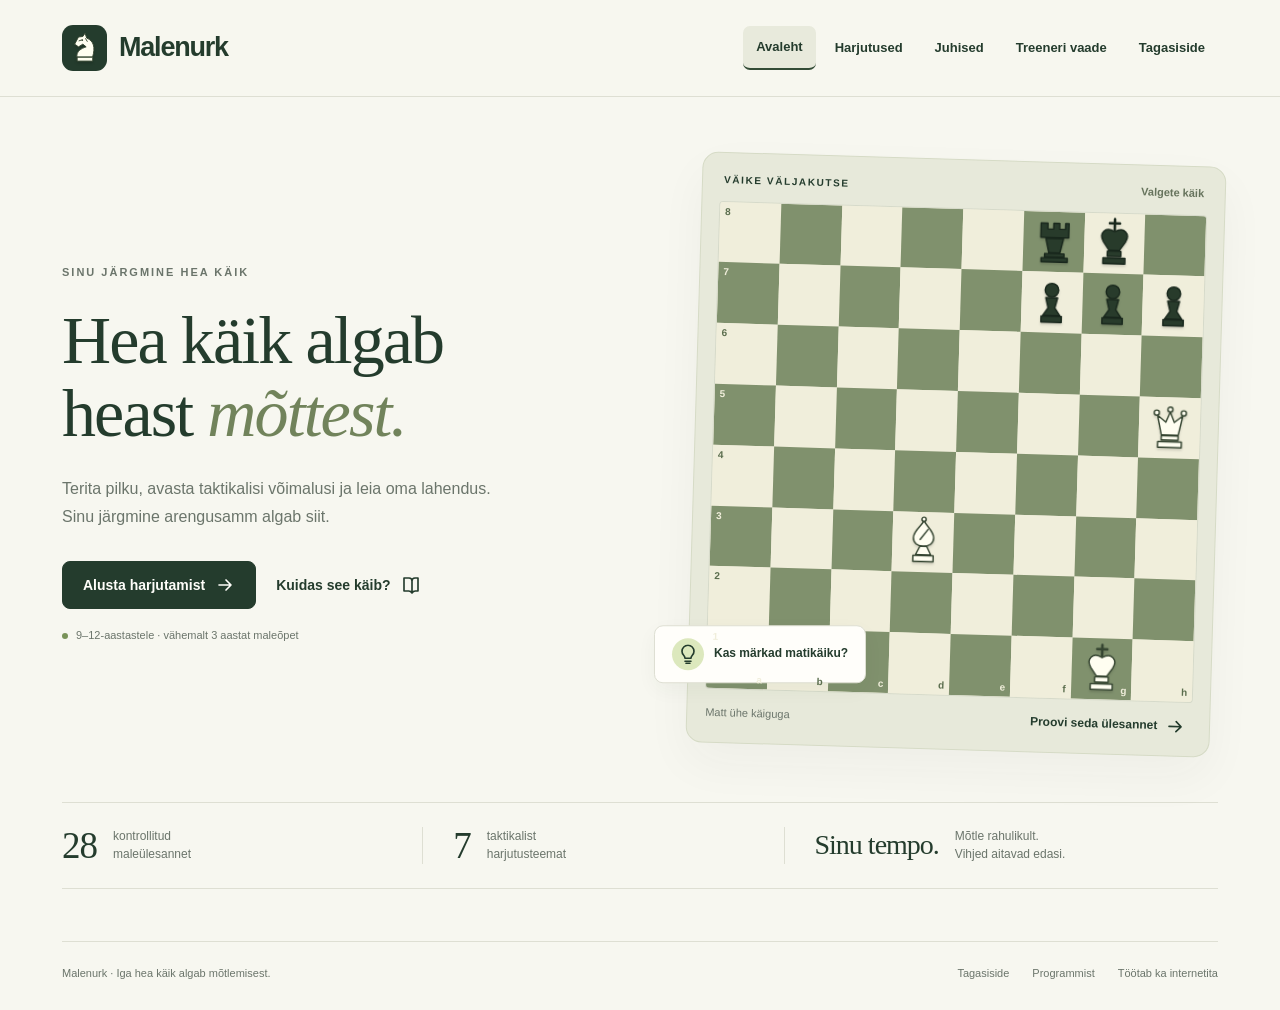
==== index.html @ 1eb13804 "Prepare GitHub Pages root entry and automatic deployment workflow Generate index.html from the exist" ====
<!doctype html>
<html lang="et"><head><meta charset="UTF-8"><meta name="viewport" content="width=device-width,initial-scale=1"><meta name="description" content="Malenurk – eestikeelsed maleharjutused vähemalt kolm aastat malet õppinud 9–12-aastastele. 28 ülesannet, vihjed ja treeneri vaade. Töötab ka internetita."><meta name="theme-color" content="#243c2d"><title>Malenurk – iga käik loeb</title><style>@charset "UTF-8";
:root{--paper:#f7f7f0;--white:#fffefa;--ink:#243c2d;--muted:#6b756b;--line:#dedfd3;--green:#334c36;--lime:#dce8bd;--light:#e8eadc;--square:#f0eedb;--dark:#80916d;--red:#9b493b;--serif:Georgia,'Times New Roman',serif;--sans:'Segoe UI',Arial,sans-serif}
*{box-sizing:border-box}html{scroll-behavior:smooth}body{margin:0;background:var(--paper);color:var(--ink);font:16px/1.6 var(--sans)}button,input,select,textarea{font:inherit}button,a,input,select,textarea{-webkit-tap-highlight-color:transparent}button,a{touch-action:manipulation}button{cursor:pointer}a{color:inherit}button:disabled{cursor:default;opacity:.48}button:focus-visible,a:focus-visible,input:focus-visible,select:focus-visible,textarea:focus-visible{outline:3px solid #9b7b28;outline-offset:4px}button{color:inherit}.hidden{display:none!important}.wrap{max-width:1240px;margin:auto;padding:0 42px}header{border-bottom:1px solid var(--line);background:rgba(247,247,240,.96)}.nav{min-height:96px;display:flex;align-items:center;justify-content:space-between;gap:28px}.brand{display:flex;align-items:center;gap:12px;font-size:27px;font-weight:700;letter-spacing:-1.2px;background:none;border:0;padding:0}.brand-mark{display:grid;place-items:center;width:45px;height:46px;background:var(--ink);border-radius:11px;color:var(--white)}.brand-mark svg{width:35px;height:35px}.navlinks{display:flex;align-items:center;gap:28px}.navlinks button{border:0;background:none;font-size:14px;font-weight:600;padding:12px 0}.navlinks button.active{border-bottom:2px solid var(--green)}.navlinks .nav-coach{border:1px solid var(--line);padding:10px 17px;border-radius:8px;display:flex;align-items:center;gap:8px}.icon{width:20px;height:20px;fill:none;stroke:currentColor;stroke-width:1.65;stroke-linecap:round;stroke-linejoin:round;display:inline-block;vertical-align:middle;flex-shrink:0}.eyebrow{font-size:11px;letter-spacing:2px;text-transform:uppercase;font-weight:700;color:var(--muted)}h1,h2,h3,p{margin:0}h1,h2{font-family:var(--serif);font-weight:400;letter-spacing:-1.9px;line-height:1.08}h1{font-size:68px}h2{font-size:43px}h3{font-size:18px;line-height:1.35;letter-spacing:-.3px}.muted{color:var(--muted)}.hero{display:grid;grid-template-columns:1.06fr 1fr;gap:76px;align-items:center;padding:62px 0 52px}.hero h1{margin:22px 0 24px}.hero h1 em{color:#71835b;font-weight:400}.hero-copy>p{font-size:16px;line-height:1.8;max-width:440px;color:var(--muted)}.hero-actions{display:flex;gap:20px;align-items:center;margin-top:29px}.btn{border:1px solid var(--line);background:var(--white);padding:13px 20px;min-height:48px;border-radius:8px;display:inline-flex;align-items:center;justify-content:center;gap:10px;font-size:14px;font-weight:600;line-height:1.35;text-decoration:none;transition:background .18s,transform .18s}.btn:hover{background:var(--light)}.btn.primary{background:var(--ink);border-color:var(--ink);color:var(--white)}.btn.primary:hover{background:#3e5940}.btn.lime{background:var(--lime);border-color:var(--lime)}.btn.text{background:none;border:0;padding:10px 0}.hero-note{display:flex;gap:8px;align-items:center;margin-top:18px;font-size:11px;color:var(--muted)}.hero-note .dot{width:6px;height:6px;border-radius:50%;background:#799359}.preview{position:relative;padding:18px;background:#e7e9da;border:1px solid #d6dbc6;border-radius:16px;transform:rotate(1.7deg);box-shadow:0 20px 48px #2637230b}.preview-label{display:flex;align-items:center;justify-content:space-between;margin:0 3px 13px;font-size:10px;letter-spacing:1.6px;font-weight:700}.preview-label span:last-child{font-size:11px;letter-spacing:0;color:#66735c}.preview .board-frame{border-radius:3px}.preview-footer{display:flex;align-items:center;justify-content:space-between;gap:10px;margin-top:14px;font-size:12px}.preview-footer>span{font-size:11px;color:var(--muted)}.preview-footer button{background:none;border:0;display:flex;align-items:center;gap:8px;font-size:12px;font-weight:600}.floating-tag{position:absolute;left:-35px;bottom:60px;background:var(--white);padding:12px 17px;border:1px solid var(--line);border-radius:9px;box-shadow:0 7px 20px #243c2d0b;display:flex;align-items:center;gap:10px;font-size:12px;font-weight:600;transform:rotate(-1.7deg)}.floating-tag .round{display:grid;place-items:center;background:var(--lime);width:32px;height:32px;border-radius:50%}.statbar{display:grid;grid-template-columns:1fr 1fr 1.2fr;border-top:1px solid var(--line);border-bottom:1px solid var(--line);padding:24px 0;margin-bottom:52px}.stat{display:flex;align-items:center;gap:16px;padding:0 30px;border-right:1px solid var(--line)}.stat:first-child{padding-left:0}.stat:last-child{border:0}.stat strong{font-family:var(--serif);font-size:37px;font-weight:400;letter-spacing:-1px;line-height:1}.stat:last-child strong{font-size:28px}.stat span{color:var(--muted);font-size:12px;line-height:1.5}.section-head{display:flex;align-items:flex-end;justify-content:space-between;gap:20px;margin-bottom:25px}.section-head h2{margin-top:8px}.section-head p{font-size:13px;max-width:290px;color:var(--muted)}.setup-grid{display:grid;grid-template-columns:1fr 296px;gap:24px;margin-bottom:56px}.setup-card{border:1px solid var(--line);background:var(--white);border-radius:12px;padding:28px}.field-row{display:flex;align-items:center;gap:10px;margin-bottom:14px}.step{border:1px solid #d4d9c7;border-radius:50%;width:23px;height:23px;display:grid;place-items:center;font-size:10px;color:var(--muted)}.field-row h3{font-size:14px;font-weight:600}.field-row .small{margin-left:auto;color:var(--muted);font-size:11px}.segmented{display:flex;gap:8px;flex-wrap:wrap}.choice{border:1px solid var(--line);background:var(--white);border-radius:7px;min-height:43px;padding:9px 17px;display:inline-flex;align-items:center;justify-content:center;gap:8px;font-size:13px}.choice:hover{background:var(--paper)}.choice.selected{border-color:var(--green);background:#eef1e5;box-shadow:inset 0 0 0 1px var(--green)}.choice .icon{width:17px;height:17px}.setup-field+.setup-field{margin-top:25px}.topics{display:flex;gap:8px;flex-wrap:wrap}.topics .choice{font-size:12px;padding:9px 13px;min-height:40px}.setup-bottom{display:flex;align-items:center;justify-content:space-between;gap:15px;border-top:1px solid var(--line);padding-top:22px;margin-top:25px}.setup-bottom p{font-size:12px;color:var(--muted);max-width:290px}.tip-card{background:var(--ink);color:#f2f2e6;border-radius:12px;padding:29px 27px;display:flex;flex-direction:column;position:relative;overflow:hidden}.tip-card>.icon{height:29px;width:29px;margin-bottom:26px;stroke:#dce8bd}.tip-card h3{font-family:var(--serif);font-size:30px;font-weight:400;line-height:1.15;letter-spacing:-.8px}.tip-card p{font-size:12px;color:#bbc9b5;margin-top:16px}.tip-list{display:grid;gap:15px;margin-top:25px}.tip-list div{display:flex;gap:12px;align-items:center;font-size:12px}.tip-list span{border:1px solid #6a7c62;border-radius:50%;height:24px;width:24px;display:grid;place-items:center;font-size:10px;color:var(--lime)}.tip-card .tip-end{margin-top:auto;padding-top:26px;font-size:10px;letter-spacing:1px;color:#bbc9b5}.footer{display:flex;align-items:center;justify-content:space-between;gap:20px;border-top:1px solid var(--line);padding:23px 0 27px;font-size:11px;color:var(--muted)}.footer-links{display:flex;gap:23px}.footer button{border:0;background:none;padding:0;color:var(--muted);font-size:11px}.board-frame{padding:0;background:var(--square);box-shadow:0 0 0 1px #30422c17;overflow:hidden}.board{display:grid;grid-template-columns:repeat(8,1fr);aspect-ratio:1;user-select:none;touch-action:manipulation;width:100%}.square{position:relative;border:0;border-radius:0;padding:0;background:var(--square);aspect-ratio:1;display:grid;place-items:center;min-width:0;touch-action:manipulation}.square.dark{background:var(--dark)}.square.last{box-shadow:inset 0 0 0 100px #dadb5650}.square.selected{box-shadow:inset 0 0 0 100px #d4d745a6}.square.legal:after{content:'';width:22%;height:22%;border-radius:50%;background:#263c2860;position:absolute}.square.legal.occupied:after{background:transparent;width:88%;height:88%;border:4px solid #304d3477}.piece{width:89%;height:89%;max-height:100%;filter:drop-shadow(0 2px 1px #0002);pointer-events:none;position:relative;z-index:1}.piece.w{--fill:#fffef1;--stroke:#354531}.piece.b{--fill:#283b2b;--stroke:#18271c}.square .coord{position:absolute;font-size:10px;line-height:1;color:#5b6e4e;font-weight:600;z-index:2;pointer-events:none}.square.dark .coord{color:#f0eedb}.coord.rank{top:5px;left:5px}.coord.file{bottom:4px;right:5px}.square:focus-visible{outline:3px solid #ceb232;outline-offset:-3px;z-index:2}.preview .square{pointer-events:none}.exercise{padding:33px 0 48px}.exercise-top{display:flex;align-items:center;justify-content:space-between;gap:20px;margin-bottom:24px}.back{border:0;background:none;padding:0;font-size:12px;display:flex;align-items:center;gap:7px}.session-progress{width:260px;font-size:12px}.session-progress>div:first-child{display:flex;justify-content:space-between;margin-bottom:7px}.track{height:5px;background:#dce0d1;border-radius:10px;overflow:hidden}.track span{display:block;height:100%;background:var(--green);transition:width .3s}.play-grid{display:grid;grid-template-columns:minmax(0,600px) minmax(280px,1fr);gap:42px;align-items:start}.board-shell{padding:15px;background:#e8eadc;border:1px solid #d6dbc6;border-radius:12px}.player{font-size:12px;display:flex;align-items:center;justify-content:space-between;margin:0 0 11px;line-height:1.3}.player.bottom{margin:12px 0 0}.player>span{display:flex;align-items:center;gap:7px}.player-dot{height:13px;width:13px;background:#283b2b;border:1px solid #283b2b;border-radius:50%}.player-dot.white{background:#fffef1}.board-tools{display:flex;align-items:center;justify-content:space-between;font-size:11px;color:var(--muted);padding:12px 2px}.board-tools button{border:0;background:none;font-size:11px;display:flex;gap:6px;align-items:center;padding:4px}.task-panel{padding-top:6px}.task-badges{display:flex;gap:7px;margin-bottom:19px;flex-wrap:wrap}.badge{display:inline-flex;align-items:center;gap:6px;padding:4px 9px;font-size:10px;border:1px solid #d4dbc8;border-radius:5px;background:#eef1e5}.badge.level{background:transparent;color:var(--muted)}.task-panel h1{font-size:40px;line-height:1.15;letter-spacing:-1.2px;margin-bottom:16px}.task-question{font-size:15px;line-height:1.65;margin-bottom:20px}.turn{display:flex;align-items:center;gap:9px;font-size:12px;margin-bottom:20px}.turn-dot{height:9px;width:9px;background:var(--green);border-radius:50%}.feedback{font-size:13px;border:1px solid var(--line);background:var(--white);border-radius:8px;padding:14px 16px;margin:17px 0;min-height:67px;line-height:1.6}.feedback.wrong{border-color:#d8b5a8;background:#faf1e9;color:#864638}.feedback.good{border-color:#a8bb8a;background:#edf2e2}.task-actions{display:flex;gap:8px;flex-wrap:wrap}.task-actions .btn{font-size:12px;padding:12px 13px;flex:1}.hint-list{display:grid;gap:9px;margin-top:15px}.hint{padding:13px 15px;font-size:12px;border-left:3px solid #a7ba79;background:#edf0e2;border-radius:0 7px 7px 0}.hint strong{display:block;font-size:10px;text-transform:uppercase;letter-spacing:1px;margin-bottom:3px}.solution-box{border-top:1px solid var(--line);margin-top:21px;padding-top:20px}.solution-box h3{font-size:14px;margin-bottom:7px}.solution-box p{font-size:13px;line-height:1.8}.solution-line{font-weight:600;letter-spacing:.3px;padding:9px 0;color:#3c5534}.solution-meta{font-size:11px!important;color:var(--muted);margin-top:13px}.next-btn{width:100%;margin-top:19px}.session-dots{display:flex;gap:6px;flex-wrap:wrap;margin-top:27px}.session-dot{display:grid;place-items:center;height:25px;min-width:25px;padding:0 4px;border:1px solid #d5dacb;border-radius:5px;font-size:10px;color:var(--muted)}.session-dot.current{border-color:var(--green);background:#e6ebd7;color:var(--green)}.session-dot.ok{background:var(--green);color:white;border-color:var(--green)}.session-dot.revealed{background:#e7dacc;color:#705d44}.help-note{font-size:11px;color:var(--muted);margin-top:15px}.page{padding:45px 0 60px}.page-intro{margin:15px 0 30px;color:var(--muted);max-width:680px;font-size:14px}.filters{display:flex;gap:15px;flex-wrap:wrap;margin:25px 0}.filters label{font-size:11px;color:var(--muted);display:grid;gap:5px}.filters select{background:var(--white);border:1px solid var(--line);border-radius:6px;padding:10px 34px 10px 12px;font-size:13px;color:var(--ink);min-height:44px}.coach-tools{display:flex;justify-content:space-between;align-items:center;gap:15px;flex-wrap:wrap}.coach-tools .btn{font-size:12px}.puzzle-list{display:grid;gap:12px}.puzzle-entry{background:var(--white);border:1px solid var(--line);border-radius:9px;overflow:hidden}.puzzle-entry summary{padding:18px 22px;cursor:pointer;display:flex;align-items:center;gap:14px;list-style:none;font-size:14px}.puzzle-entry summary:after{content:'+';margin-left:auto;color:var(--muted);font-size:20px}.puzzle-entry[open] summary:after{content:'−'}.entry-id{font-size:10px;color:var(--muted);min-width:36px}.entry-name{font-weight:600;flex:1}.entry-details{border-top:1px solid var(--line);padding:20px 22px;display:grid;grid-template-columns:190px 1fr;gap:25px;font-size:12px}.entry-copy p{margin:8px 0}.entry-copy .btn{font-size:11px;margin-top:9px;min-height:42px}.entry-copy code{word-break:break-all;color:var(--muted);font-size:10px}.entry-copy ul{padding-left:18px}.results-hero{text-align:center;margin:14px auto 29px;max-width:650px}.result-symbol{display:grid;place-items:center;background:var(--lime);height:60px;width:60px;border-radius:50%;margin:0 auto 18px}.result-symbol .icon{width:29px;height:29px}.results-hero h1{font-size:51px}.results-hero p{margin-top:16px;color:var(--muted);font-size:14px}.result-stats{display:grid;grid-template-columns:repeat(4,1fr);border:1px solid var(--line);border-radius:10px;background:var(--white);padding:25px;margin:0 auto 27px;max-width:850px}.result-stats>div{text-align:center;border-right:1px solid var(--line)}.result-stats>div:last-child{border:0}.result-stats strong{display:block;font-family:var(--serif);font-size:39px;font-weight:400;line-height:1.2}.result-stats span{font-size:11px;color:var(--muted)}.results-detail{max-width:850px;margin:auto;display:grid;grid-template-columns:1fr 1fr;gap:20px}.result-card{padding:23px;border:1px solid var(--line);background:var(--white);border-radius:10px}.result-card h3{font-size:15px;margin-bottom:13px}.result-card p{font-size:12px;line-height:1.8}.topic-result{display:flex;align-items:center;justify-content:space-between;gap:12px;font-size:12px;margin:13px 0}.result-actions{max-width:850px;margin:24px auto;display:flex;gap:10px;justify-content:center;flex-wrap:wrap}.result-actions .btn{font-size:12px}.result-history{max-width:850px;margin:27px auto 0}.result-history summary{font-size:13px;cursor:pointer}.history-row{padding:10px 0;border-bottom:1px solid var(--line);display:flex;justify-content:space-between;gap:12px;font-size:12px}.form-card{max-width:850px;background:var(--white);border:1px solid var(--line);padding:28px;border-radius:12px}.form-card fieldset{border:0;padding:17px 0;margin:0;border-bottom:1px solid var(--line)}.form-card legend{float:left;width:100%;font-size:13px;font-weight:600;margin-bottom:12px}.rating{display:flex;gap:10px;clear:both}.rating label{position:relative}.rating input{position:absolute;opacity:0}.rating span{display:grid;place-items:center;min-width:43px;height:43px;border:1px solid var(--line);border-radius:6px;font-size:13px;cursor:pointer}.rating input:checked+span{background:var(--green);border-color:var(--green);color:white}.rating input:focus-visible+span{outline:3px solid #9b7b28;outline-offset:2px}.scale-label{font-size:11px;color:var(--muted);margin-bottom:10px}.text-field{display:grid;gap:8px;margin-top:22px;font-size:13px}.text-field input,.text-field textarea{border:1px solid #cbd1c0;background:var(--white);border-radius:6px;padding:11px;max-width:100%;color:var(--ink)}textarea{resize:vertical}.form-actions{display:flex;gap:10px;flex-wrap:wrap;margin-top:25px}.form-status{font-size:12px;margin-top:14px}.assessment-tip{background:#e9eddc;padding:15px 18px;border-radius:8px;margin:0 0 24px;font-size:12px;max-width:850px}dialog{border:1px solid var(--line);border-radius:14px;background:var(--white);color:var(--ink);max-width:570px;width:calc(100% - 32px);padding:31px;max-height:85vh;overflow:auto;box-shadow:0 20px 80px #14201933}dialog::backdrop{background:#1a2b246b;backdrop-filter:blur(3px)}dialog h2{font-size:33px;margin-bottom:18px;letter-spacing:-1px}dialog p,dialog li{font-size:13px;line-height:1.8}dialog ol{padding-left:20px}dialog .close{float:right;border:0;background:none;font-size:23px;line-height:1;padding:0 0 10px 12px}dialog .dialog-foot{margin-top:20px;font-size:11px;color:var(--muted)}.promotion-options{display:flex;gap:10px}.promotion-options button{flex:1;padding:10px 5px;background:var(--paper);border:1px solid var(--line);border-radius:8px;font-size:11px;display:grid;place-items:center}.promotion-options .piece{width:57px;height:57px}.promotion-title{font-size:13px;margin-bottom:15px}.leave-actions{display:flex;gap:10px;margin-top:22px}.sr-only{position:absolute;width:1px;height:1px;padding:0;margin:-1px;overflow:hidden;clip:rect(0,0,0,0);white-space:nowrap;border:0}@media(min-width:1400px){.hero{gap:100px}.hero h1{font-size:73px}}@media(max-width:1000px){.wrap{padding:0 28px}.hero{gap:45px;padding-top:45px}h1{font-size:53px}.floating-tag{left:-20px;bottom:52px}.navlinks{gap:20px}.setup-grid{grid-template-columns:1fr 250px}.setup-card{padding:23px}.tip-card{padding:26px 23px}.stat{padding:0 22px}.play-grid{gap:25px;grid-template-columns:minmax(0,1.2fr) minmax(270px,1fr)}.task-panel h1{font-size:34px}.task-actions .btn{padding:11px 9px}.task-question{font-size:14px}}@media(max-width:760px){.wrap{padding:0 22px}.nav{min-height:79px;gap:15px}.brand{font-size:24px}.brand-mark{width:38px;height:39px}.navlinks{gap:15px}.navlinks button{font-size:12px}.navlinks .nav-coach{padding:8px 10px}.navlinks .nav-coach .icon{display:none}.navlinks .nav-home{display:none}.hero{gap:35px;grid-template-columns:1fr 1fr;padding:42px 0}.hero h1{font-size:44px;letter-spacing:-1.3px;margin:17px 0}.hero-copy>p{font-size:13px;line-height:1.7}.eyebrow{font-size:9px;letter-spacing:1.4px}.hero-actions{flex-direction:column;align-items:flex-start;gap:7px;margin-top:20px}.hero-actions .btn{font-size:12px;padding:12px 15px}.hero-note{font-size:10px}.preview{padding:11px}.preview-label{font-size:8px;letter-spacing:.8px;margin-bottom:9px}.preview-label span:last-child{font-size:9px}.preview-footer{margin-top:8px}.preview-footer>span{display:none}.floating-tag{left:-22px;bottom:42px;font-size:10px;padding:9px 12px}.floating-tag .round{height:25px;width:25px}.statbar{padding:20px 0;margin-bottom:37px;grid-template-columns:.8fr .75fr 1.1fr}.stat{padding:0 15px;gap:10px}.stat strong{font-size:29px}.stat:last-child strong{font-size:22px}.stat span{font-size:10px}.setup-grid{grid-template-columns:1fr 230px;gap:16px;margin-bottom:38px}.setup-card{padding:20px}.setup-bottom{align-items:flex-start;flex-direction:column}.tip-card{padding:24px 20px}.tip-card h3{font-size:26px}.tip-list div{font-size:11px}.section-head h2{font-size:34px}.section-head p{max-width:230px;font-size:12px}.choice{font-size:12px;padding:8px 13px}.topics .choice{font-size:11px}.field-row .small{display:none}.play-grid{grid-template-columns:minmax(0,1fr) 270px;gap:20px}.task-panel h1{font-size:29px}.board-shell{padding:10px}.task-badges{margin-bottom:12px}.task-question{font-size:13px}.task-actions{display:grid;grid-template-columns:1fr}.feedback{font-size:12px;padding:11px;min-height:0}.turn{margin-bottom:10px}.solution-box p{font-size:12px}.square .coord{font-size:8px}.footer{font-size:10px}.footer-links{gap:15px}.footer button{font-size:10px}.session-progress{width:190px}.entry-details{grid-template-columns:150px 1fr}.puzzle-entry summary{padding:14px;gap:8px;font-size:12px}.puzzle-entry summary .badge{font-size:9px}.entry-id{min-width:30px}.result-stats{padding:20px 10px}.result-stats span{font-size:10px}}@media(max-width:620px){.wrap{padding:0 20px}.hero{grid-template-columns:1fr;gap:32px;padding:36px 0}.hero-copy>p{max-width:470px;font-size:14px}.hero h1{font-size:54px}.hero-actions{flex-direction:row;align-items:center;gap:22px}.hero-note{margin-top:14px}.preview{width:min(370px,93%);margin:5px auto 8px;padding:13px}.floating-tag{left:-16px}.hero .eyebrow{font-size:10px}.statbar{grid-template-columns:1fr 1fr 1.3fr;gap:0}.stat{flex-direction:column;align-items:flex-start;gap:8px;padding:0 12px}.stat:first-child{padding-left:0}.stat:last-child strong{font-size:22px;white-space:nowrap}.stat span{font-size:10px}.section-head{align-items:flex-start;flex-direction:column;gap:10px}.section-head p{max-width:100%}.setup-grid{grid-template-columns:1fr}.tip-card{display:none}.setup-bottom{flex-direction:row;align-items:center}.setup-bottom .btn{flex-shrink:0;font-size:12px;padding:12px 15px}.setup-bottom p{font-size:10px}.setup-field+.setup-field{margin-top:23px}.footer{align-items:flex-start;flex-direction:column;gap:12px}.navlinks button{font-size:11px}.navlinks{gap:13px}.brand{font-size:22px;gap:9px}.navlinks .nav-coach{padding:8px}.brand-mark{width:35px;height:36px}.nav-coach .coach-word{display:none}.exercise{padding-top:22px}.exercise-top{gap:12px}.session-progress{width:160px;font-size:11px}.back{font-size:11px}.play-grid{display:flex;flex-direction:column;gap:15px}.board-column,.task-panel{width:100%}.board-column{max-width:510px;margin:auto}.task-panel{padding-top:5px}.task-panel h1{font-size:34px}.task-badges{margin-bottom:12px}.task-question{font-size:14px;margin-bottom:12px}.task-actions{display:flex}.task-actions .btn{font-size:12px;padding:12px}.board-tools{padding:6px 2px}.board-tools>span{font-size:10px}.feedback{font-size:13px}.solution-box p{font-size:13px}.session-dots{margin-top:20px}.page{padding-top:29px}.page>h1{font-size:43px}.page-intro{font-size:13px}.coach-tools{gap:5px}.filters{gap:10px;margin:15px 0}.filters select{max-width:190px;font-size:12px;padding:10px}.puzzle-entry summary{flex-wrap:wrap;gap:7px}.entry-name{min-width:140px}.puzzle-entry summary .badge{font-size:9px}.puzzle-entry summary:after{display:none}.entry-details{grid-template-columns:1fr;padding:18px}.entry-details .board-frame{max-width:240px}.result-stats{grid-template-columns:1fr 1fr;row-gap:20px}.result-stats>div:nth-child(2){border:0}.result-stats strong{font-size:37px}.results-detail{grid-template-columns:1fr;gap:13px}.results-hero h1{font-size:40px}.result-actions{flex-direction:column}.form-card{padding:20px}.form-card legend{font-size:12px}.text-field{font-size:12px}.form-actions .btn{font-size:12px}.form-card fieldset{padding:16px 0}.promotion-options{gap:6px}.promotion-options .piece{width:48px;height:48px}dialog{padding:23px}.history-row{font-size:11px}}@media(prefers-reduced-motion:reduce){*{scroll-behavior:auto!important;transition:none!important}}

/* Versioon 1.1: eraldi menüüvaated, treenerilukk ja avalik tagasiside. */
.nav{gap:24px}.navlinks{gap:6px}.navlinks button{min-height:44px;padding:10px 13px;border-radius:7px;font-size:13px;white-space:nowrap}.navlinks button.active{background:var(--light);border-bottom:2px solid var(--green)}.navlinks button:hover{background:var(--light)}
.exercise-selection .section-head{margin-bottom:30px}.selection-intro{margin-top:14px;color:var(--muted);font-size:17px}.exercise-selection .setup-grid{margin-top:0}.exercise-selection .section-head>div{flex:1}
.instruction-grid{display:grid;grid-template-columns:repeat(2,minmax(0,1fr));gap:20px;margin-bottom:25px}.instruction-card{padding:28px;border:1px solid var(--line);background:var(--white);border-radius:12px}.instruction-card .step{margin-bottom:18px}.instruction-card h2,.notation-card h2,.feedback-delivery h2{font:600 19px/1.35 var(--sans);letter-spacing:-.3px;margin-bottom:12px}.instruction-card p,.notation-card p{font-size:14px;color:var(--muted);line-height:1.8}.notation-card{padding:28px;background:var(--light);border-radius:12px;margin-bottom:25px}.notation-card dl{display:flex;gap:20px;flex-wrap:wrap;margin:20px 0}.notation-card dl div{display:flex;align-items:center;gap:8px}.notation-card dt{font-weight:700;display:grid;place-items:center;background:var(--white);border-radius:5px;width:32px;height:32px}.notation-card dd{margin:0;font-size:13px}.instructions-page>.btn{margin-top:22px}
.login-page{min-height:65vh;display:grid;place-items:center;padding-top:50px;padding-bottom:50px}.login-card{width:100%;max-width:520px;padding:42px;border:1px solid var(--line);background:var(--white);border-radius:16px}.login-symbol{display:grid;place-items:center;background:var(--lime);width:52px;height:52px;border-radius:14px;margin-bottom:22px}.login-symbol .icon{width:27px;height:27px}.login-card h1{font-size:40px;letter-spacing:-1.4px;margin:14px 0 18px}.login-card>p{color:var(--muted);font-size:14px}.login-card .text-field{margin-top:25px}.login-card .btn.primary{width:100%}.login-card>.btn.text{margin-top:20px}.login-card .form-status{color:var(--red);margin:10px 0;min-height:24px}.coach-heading{display:flex;justify-content:space-between;gap:16px;align-items:center;margin-bottom:18px}.coach-heading .btn{font-size:12px}
.feedback-page{max-width:870px;margin:auto}.feedback-page .page-intro{margin-bottom:10px;max-width:720px}.feedback-instruction{font-weight:600;font-size:14px;margin-bottom:12px}.feedback-audience{font-size:13px;color:var(--muted);margin-bottom:24px}.contact-card{padding:22px 26px;border:1px solid #cbd5bc;background:var(--light);border-radius:10px;margin-bottom:22px;font-size:14px}.contact-card p+p{margin-top:5px}.contact-card a,.feedback-delivery a{overflow-wrap:anywhere;text-underline-offset:3px}.feedback-page .form-card{max-width:none}.author-field{margin-top:0;margin-bottom:24px}.feedback-page textarea{min-height:125px;resize:vertical}.feedback-page fieldset{scroll-margin-top:30px}.feedback-page .text-field{scroll-margin-top:30px}.feedback-page .form-actions{flex-wrap:wrap}.feedback-delivery{margin-top:30px;padding:24px;background:var(--paper);border:1px solid var(--line);border-radius:10px}.feedback-delivery p{font-size:13px;color:var(--muted);line-height:1.8}.feedback-delivery p+p{margin-top:10px}.mail-fallback{display:inline-block;margin-top:14px;font-size:13px;text-underline-offset:4px}.form-status.error{color:var(--red);font-weight:600}[aria-invalid="true"]{outline:2px solid var(--red);outline-offset:3px}.form-status:not(:empty){padding-top:10px}
@media(max-width:1050px){.nav{flex-wrap:wrap;padding-top:19px;padding-bottom:17px;gap:14px}.navlinks{width:100%;justify-content:space-between}.navlinks button{flex:1}.login-page{padding-top:35px}.hero{padding-top:45px}}
@media(max-width:620px){.navlinks{display:grid;grid-template-columns:repeat(3,minmax(0,1fr));gap:5px}.navlinks button{white-space:normal;padding:9px 5px;font-size:12px;line-height:1.3}.instruction-grid{grid-template-columns:1fr;gap:14px}.instruction-card,.notation-card{padding:22px}.login-card{padding:26px}.login-card h1{font-size:34px}.coach-heading{align-items:flex-start;flex-direction:column}.feedback-page .form-actions{align-items:stretch;flex-direction:column}.contact-card{padding:18px}.feedback-delivery{padding:18px}.feedback-page .rating{gap:9px}.feedback-page .rating label{flex:1}.feedback-page .rating label>span:first-of-type{width:100%;max-width:50px}.exercise-selection .setup-bottom{align-items:flex-start;flex-direction:column}.exercise-selection .setup-bottom .btn{width:100%}.selection-intro{font-size:15px}.instruction-card h2{font-size:18px}}

.question-error{font-size:13px;color:var(--red);font-weight:600;margin-top:10px}

/* Tagasiside kinnitamine ja eraldi allalaadimised. */
.feedback-saved{margin-top:18px;padding:20px;background:var(--lime);border:1px solid #cbd5bc;border-radius:10px;font-size:14px}.feedback-saved .form-actions{margin-top:15px}.feedback-dirty{margin-top:14px;font-size:13px;font-weight:600;color:var(--muted)}
</style></head><body>
<div id="app"></div><noscript><p>Malenurk vajab JavaScripti. Luba see brauseri seadetes ja ava fail uuesti.</p></noscript>
<dialog id="modal" aria-label="Malenurga juhised"><div id="modal-content"></div></dialog>
<dialog id="promotion" aria-label="Etturi muundamine"><div id="promotion-content"></div></dialog>
<dialog id="leave" aria-labelledby="leave-title"><h2 id="leave-title">Lõpetad selle harjutuskorra?</h2><p>Pooleliolev harjutuskord ja selle tulemused lähevad kaotsi. Võid ka lauale tagasi minna ning jätkata.</p><div class="leave-actions"><button class="btn primary" data-action="leave-stay">Jätka harjutamist</button><button class="btn" data-action="leave-confirm">Lõpeta harjutuskord</button></div></dialog>
<!-- chess.js 1.4.0 is bundled locally for move validation; no runtime network requests.
Copyright (c) 2025, Jeff Hlywa (jhlywa@gmail.com)
All rights reserved.

Redistribution and use in source and binary forms, with or without
modification, are permitted provided that the following conditions are met:

1. Redistributions of source code must retain the above copyright notice,
   this list of conditions and the following disclaimer.
2. Redistributions in binary form must reproduce the above copyright notice,
   this list of conditions and the following disclaimer in the documentation
   and/or other materials provided with the distribution.

THIS SOFTWARE IS PROVIDED BY THE COPYRIGHT HOLDERS AND CONTRIBUTORS "AS IS"
AND ANY EXPRESS OR IMPLIED WARRANTIES, INCLUDING, BUT NOT LIMITED TO, THE
IMPLIED WARRANTIES OF MERCHANTABILITY AND FITNESS FOR A PARTICULAR PURPOSE
ARE DISCLAIMED. IN NO EVENT SHALL THE COPYRIGHT OWNER OR CONTRIBUTORS BE
LIABLE FOR ANY DIRECT, INDIRECT, INCIDENTAL, SPECIAL, EXEMPLARY, OR
CONSEQUENTIAL DAMAGES (INCLUDING, BUT NOT LIMITED TO, PROCUREMENT OF
SUBSTITUTE GOODS OR SERVICES; LOSS OF USE, DATA, OR PROFITS; OR BUSINESS
INTERRUPTION) HOWEVER CAUSED AND ON ANY THEORY OF LIABILITY, WHETHER IN
CONTRACT, STRICT LIABILITY, OR TORT (INCLUDING NEGLIGENCE OR OTHERWISE)
ARISING IN ANY WAY OUT OF THE USE OF THIS SOFTWARE, EVEN IF ADVISED OF THE
POSSIBILITY OF SUCH DAMAGE.

-->
<script>
(function(){const exports={};
'use strict';

// @generated by Peggy 4.2.0.
//
// https://peggyjs.org/



  function rootNode(comment) {
  	return comment !== null ? { comment, variations: [] } : { variations: []}
  }

  function node(move, suffix, nag, comment, variations) {
  	const node = { move, variations };

    if (suffix) {
    	node.suffix = suffix;
    }

    if (nag) {
    	node.nag = nag;
    }

    if (comment !== null) {
    	node.comment = comment;
    }

    return node
  }

  function lineToTree(...nodes) {
  	const [root, ...rest] = nodes;

    let parent = root;

    for (const child of rest) {
    	if (child !== null) {
        	parent.variations = [child, ...child.variations];
            child.variations = [];
            parent = child;
        }
    }

  	return root
  }

  function pgn(headers, game) {
  	if (game.marker && game.marker.comment) {
    	let node = game.root;
        while (true) {
        	const next = node.variations[0];
            if (!next) {
            	node.comment = game.marker.comment;
            	break
            }
            node = next;
        }
    }

  	return {
    	headers,
        root: game.root,
        result: (game.marker && game.marker.result) ?? undefined
    }
  }

function peg$subclass(child, parent) {
  function C() { this.constructor = child; }
  C.prototype = parent.prototype;
  child.prototype = new C();
}

function peg$SyntaxError(message, expected, found, location) {
  var self = Error.call(this, message);
  // istanbul ignore next Check is a necessary evil to support older environments
  if (Object.setPrototypeOf) {
    Object.setPrototypeOf(self, peg$SyntaxError.prototype);
  }
  self.expected = expected;
  self.found = found;
  self.location = location;
  self.name = "SyntaxError";
  return self;
}

peg$subclass(peg$SyntaxError, Error);

function peg$padEnd(str, targetLength, padString) {
  padString = padString || " ";
  if (str.length > targetLength) { return str; }
  targetLength -= str.length;
  padString += padString.repeat(targetLength);
  return str + padString.slice(0, targetLength);
}

peg$SyntaxError.prototype.format = function(sources) {
  var str = "Error: " + this.message;
  if (this.location) {
    var src = null;
    var k;
    for (k = 0; k < sources.length; k++) {
      if (sources[k].source === this.location.source) {
        src = sources[k].text.split(/\r\n|\n|\r/g);
        break;
      }
    }
    var s = this.location.start;
    var offset_s = (this.location.source && (typeof this.location.source.offset === "function"))
      ? this.location.source.offset(s)
      : s;
    var loc = this.location.source + ":" + offset_s.line + ":" + offset_s.column;
    if (src) {
      var e = this.location.end;
      var filler = peg$padEnd("", offset_s.line.toString().length, ' ');
      var line = src[s.line - 1];
      var last = s.line === e.line ? e.column : line.length + 1;
      var hatLen = (last - s.column) || 1;
      str += "\n --> " + loc + "\n"
          + filler + " |\n"
          + offset_s.line + " | " + line + "\n"
          + filler + " | " + peg$padEnd("", s.column - 1, ' ')
          + peg$padEnd("", hatLen, "^");
    } else {
      str += "\n at " + loc;
    }
  }
  return str;
};

peg$SyntaxError.buildMessage = function(expected, found) {
  var DESCRIBE_EXPECTATION_FNS = {
    literal: function(expectation) {
      return "\"" + literalEscape(expectation.text) + "\"";
    },

    class: function(expectation) {
      var escapedParts = expectation.parts.map(function(part) {
        return Array.isArray(part)
          ? classEscape(part[0]) + "-" + classEscape(part[1])
          : classEscape(part);
      });

      return "[" + (expectation.inverted ? "^" : "") + escapedParts.join("") + "]";
    },

    any: function() {
      return "any character";
    },

    end: function() {
      return "end of input";
    },

    other: function(expectation) {
      return expectation.description;
    }
  };

  function hex(ch) {
    return ch.charCodeAt(0).toString(16).toUpperCase();
  }

  function literalEscape(s) {
    return s
      .replace(/\\/g, "\\\\")
      .replace(/"/g,  "\\\"")
      .replace(/\0/g, "\\0")
      .replace(/\t/g, "\\t")
      .replace(/\n/g, "\\n")
      .replace(/\r/g, "\\r")
      .replace(/[\x00-\x0F]/g,          function(ch) { return "\\x0" + hex(ch); })
      .replace(/[\x10-\x1F\x7F-\x9F]/g, function(ch) { return "\\x"  + hex(ch); });
  }

  function classEscape(s) {
    return s
      .replace(/\\/g, "\\\\")
      .replace(/\]/g, "\\]")
      .replace(/\^/g, "\\^")
      .replace(/-/g,  "\\-")
      .replace(/\0/g, "\\0")
      .replace(/\t/g, "\\t")
      .replace(/\n/g, "\\n")
      .replace(/\r/g, "\\r")
      .replace(/[\x00-\x0F]/g,          function(ch) { return "\\x0" + hex(ch); })
      .replace(/[\x10-\x1F\x7F-\x9F]/g, function(ch) { return "\\x"  + hex(ch); });
  }

  function describeExpectation(expectation) {
    return DESCRIBE_EXPECTATION_FNS[expectation.type](expectation);
  }

  function describeExpected(expected) {
    var descriptions = expected.map(describeExpectation);
    var i, j;

    descriptions.sort();

    if (descriptions.length > 0) {
      for (i = 1, j = 1; i < descriptions.length; i++) {
        if (descriptions[i - 1] !== descriptions[i]) {
          descriptions[j] = descriptions[i];
          j++;
        }
      }
      descriptions.length = j;
    }

    switch (descriptions.length) {
      case 1:
        return descriptions[0];

      case 2:
        return descriptions[0] + " or " + descriptions[1];

      default:
        return descriptions.slice(0, -1).join(", ")
          + ", or "
          + descriptions[descriptions.length - 1];
    }
  }

  function describeFound(found) {
    return found ? "\"" + literalEscape(found) + "\"" : "end of input";
  }

  return "Expected " + describeExpected(expected) + " but " + describeFound(found) + " found.";
};

function peg$parse(input, options) {
  options = options !== undefined ? options : {};

  var peg$FAILED = {};
  var peg$source = options.grammarSource;

  var peg$startRuleFunctions = { pgn: peg$parsepgn };
  var peg$startRuleFunction = peg$parsepgn;

  var peg$c0 = "[";
  var peg$c1 = "\"";
  var peg$c2 = "]";
  var peg$c3 = ".";
  var peg$c4 = "O-O-O";
  var peg$c5 = "O-O";
  var peg$c6 = "0-0-0";
  var peg$c7 = "0-0";
  var peg$c8 = "$";
  var peg$c9 = "{";
  var peg$c10 = "}";
  var peg$c11 = ";";
  var peg$c12 = "(";
  var peg$c13 = ")";
  var peg$c14 = "1-0";
  var peg$c15 = "0-1";
  var peg$c16 = "1/2-1/2";
  var peg$c17 = "*";

  var peg$r0 = /^[a-zA-Z]/;
  var peg$r1 = /^[^"]/;
  var peg$r2 = /^[0-9]/;
  var peg$r3 = /^[.]/;
  var peg$r4 = /^[a-zA-Z1-8\-=]/;
  var peg$r5 = /^[+#]/;
  var peg$r6 = /^[!?]/;
  var peg$r7 = /^[^}]/;
  var peg$r8 = /^[^\r\n]/;
  var peg$r9 = /^[ \t\r\n]/;

  var peg$e0 = peg$otherExpectation("tag pair");
  var peg$e1 = peg$literalExpectation("[", false);
  var peg$e2 = peg$literalExpectation("\"", false);
  var peg$e3 = peg$literalExpectation("]", false);
  var peg$e4 = peg$otherExpectation("tag name");
  var peg$e5 = peg$classExpectation([["a", "z"], ["A", "Z"]], false, false);
  var peg$e6 = peg$otherExpectation("tag value");
  var peg$e7 = peg$classExpectation(["\""], true, false);
  var peg$e8 = peg$otherExpectation("move number");
  var peg$e9 = peg$classExpectation([["0", "9"]], false, false);
  var peg$e10 = peg$literalExpectation(".", false);
  var peg$e11 = peg$classExpectation(["."], false, false);
  var peg$e12 = peg$otherExpectation("standard algebraic notation");
  var peg$e13 = peg$literalExpectation("O-O-O", false);
  var peg$e14 = peg$literalExpectation("O-O", false);
  var peg$e15 = peg$literalExpectation("0-0-0", false);
  var peg$e16 = peg$literalExpectation("0-0", false);
  var peg$e17 = peg$classExpectation([["a", "z"], ["A", "Z"], ["1", "8"], "-", "="], false, false);
  var peg$e18 = peg$classExpectation(["+", "#"], false, false);
  var peg$e19 = peg$otherExpectation("suffix annotation");
  var peg$e20 = peg$classExpectation(["!", "?"], false, false);
  var peg$e21 = peg$otherExpectation("NAG");
  var peg$e22 = peg$literalExpectation("$", false);
  var peg$e23 = peg$otherExpectation("brace comment");
  var peg$e24 = peg$literalExpectation("{", false);
  var peg$e25 = peg$classExpectation(["}"], true, false);
  var peg$e26 = peg$literalExpectation("}", false);
  var peg$e27 = peg$otherExpectation("rest of line comment");
  var peg$e28 = peg$literalExpectation(";", false);
  var peg$e29 = peg$classExpectation(["\r", "\n"], true, false);
  var peg$e30 = peg$otherExpectation("variation");
  var peg$e31 = peg$literalExpectation("(", false);
  var peg$e32 = peg$literalExpectation(")", false);
  var peg$e33 = peg$otherExpectation("game termination marker");
  var peg$e34 = peg$literalExpectation("1-0", false);
  var peg$e35 = peg$literalExpectation("0-1", false);
  var peg$e36 = peg$literalExpectation("1/2-1/2", false);
  var peg$e37 = peg$literalExpectation("*", false);
  var peg$e38 = peg$otherExpectation("whitespace");
  var peg$e39 = peg$classExpectation([" ", "\t", "\r", "\n"], false, false);

  var peg$f0 = function(headers, game) { return pgn(headers, game) };
  var peg$f1 = function(tagPairs) { return Object.fromEntries(tagPairs) };
  var peg$f2 = function(tagName, tagValue) { return [tagName, tagValue] };
  var peg$f3 = function(root, marker) { return { root, marker} };
  var peg$f4 = function(comment, moves) { return lineToTree(rootNode(comment), ...moves.flat()) };
  var peg$f5 = function(san, suffix, nag, comment, variations) { return node(san, suffix, nag, comment, variations) };
  var peg$f6 = function(nag) { return nag };
  var peg$f7 = function(comment) { return comment.replace(/[\r\n]+/g, " ") };
  var peg$f8 = function(comment) { return comment.trim() };
  var peg$f9 = function(line) { return line };
  var peg$f10 = function(result, comment) { return { result, comment } };
  var peg$currPos = options.peg$currPos | 0;
  var peg$posDetailsCache = [{ line: 1, column: 1 }];
  var peg$maxFailPos = peg$currPos;
  var peg$maxFailExpected = options.peg$maxFailExpected || [];
  var peg$silentFails = options.peg$silentFails | 0;

  var peg$result;

  if (options.startRule) {
    if (!(options.startRule in peg$startRuleFunctions)) {
      throw new Error("Can't start parsing from rule \"" + options.startRule + "\".");
    }

    peg$startRuleFunction = peg$startRuleFunctions[options.startRule];
  }

  function peg$literalExpectation(text, ignoreCase) {
    return { type: "literal", text: text, ignoreCase: ignoreCase };
  }

  function peg$classExpectation(parts, inverted, ignoreCase) {
    return { type: "class", parts: parts, inverted: inverted, ignoreCase: ignoreCase };
  }

  function peg$endExpectation() {
    return { type: "end" };
  }

  function peg$otherExpectation(description) {
    return { type: "other", description: description };
  }

  function peg$computePosDetails(pos) {
    var details = peg$posDetailsCache[pos];
    var p;

    if (details) {
      return details;
    } else {
      if (pos >= peg$posDetailsCache.length) {
        p = peg$posDetailsCache.length - 1;
      } else {
        p = pos;
        while (!peg$posDetailsCache[--p]) {}
      }

      details = peg$posDetailsCache[p];
      details = {
        line: details.line,
        column: details.column
      };

      while (p < pos) {
        if (input.charCodeAt(p) === 10) {
          details.line++;
          details.column = 1;
        } else {
          details.column++;
        }

        p++;
      }

      peg$posDetailsCache[pos] = details;

      return details;
    }
  }

  function peg$computeLocation(startPos, endPos, offset) {
    var startPosDetails = peg$computePosDetails(startPos);
    var endPosDetails = peg$computePosDetails(endPos);

    var res = {
      source: peg$source,
      start: {
        offset: startPos,
        line: startPosDetails.line,
        column: startPosDetails.column
      },
      end: {
        offset: endPos,
        line: endPosDetails.line,
        column: endPosDetails.column
      }
    };
    return res;
  }

  function peg$fail(expected) {
    if (peg$currPos < peg$maxFailPos) { return; }

    if (peg$currPos > peg$maxFailPos) {
      peg$maxFailPos = peg$currPos;
      peg$maxFailExpected = [];
    }

    peg$maxFailExpected.push(expected);
  }

  function peg$buildStructuredError(expected, found, location) {
    return new peg$SyntaxError(
      peg$SyntaxError.buildMessage(expected, found),
      expected,
      found,
      location
    );
  }

  function peg$parsepgn() {
    var s0, s1, s2;

    s0 = peg$currPos;
    s1 = peg$parsetagPairSection();
    s2 = peg$parsemoveTextSection();
    s0 = peg$f0(s1, s2);

    return s0;
  }

  function peg$parsetagPairSection() {
    var s0, s1, s2;

    s0 = peg$currPos;
    s1 = [];
    s2 = peg$parsetagPair();
    while (s2 !== peg$FAILED) {
      s1.push(s2);
      s2 = peg$parsetagPair();
    }
    s2 = peg$parse_();
    s0 = peg$f1(s1);

    return s0;
  }

  function peg$parsetagPair() {
    var s0, s2, s4, s6, s7, s8, s10;

    peg$silentFails++;
    s0 = peg$currPos;
    peg$parse_();
    if (input.charCodeAt(peg$currPos) === 91) {
      s2 = peg$c0;
      peg$currPos++;
    } else {
      s2 = peg$FAILED;
      if (peg$silentFails === 0) { peg$fail(peg$e1); }
    }
    if (s2 !== peg$FAILED) {
      peg$parse_();
      s4 = peg$parsetagName();
      if (s4 !== peg$FAILED) {
        peg$parse_();
        if (input.charCodeAt(peg$currPos) === 34) {
          s6 = peg$c1;
          peg$currPos++;
        } else {
          s6 = peg$FAILED;
          if (peg$silentFails === 0) { peg$fail(peg$e2); }
        }
        if (s6 !== peg$FAILED) {
          s7 = peg$parsetagValue();
          if (input.charCodeAt(peg$currPos) === 34) {
            s8 = peg$c1;
            peg$currPos++;
          } else {
            s8 = peg$FAILED;
            if (peg$silentFails === 0) { peg$fail(peg$e2); }
          }
          if (s8 !== peg$FAILED) {
            peg$parse_();
            if (input.charCodeAt(peg$currPos) === 93) {
              s10 = peg$c2;
              peg$currPos++;
            } else {
              s10 = peg$FAILED;
              if (peg$silentFails === 0) { peg$fail(peg$e3); }
            }
            if (s10 !== peg$FAILED) {
              s0 = peg$f2(s4, s7);
            } else {
              peg$currPos = s0;
              s0 = peg$FAILED;
            }
          } else {
            peg$currPos = s0;
            s0 = peg$FAILED;
          }
        } else {
          peg$currPos = s0;
          s0 = peg$FAILED;
        }
      } else {
        peg$currPos = s0;
        s0 = peg$FAILED;
      }
    } else {
      peg$currPos = s0;
      s0 = peg$FAILED;
    }
    peg$silentFails--;
    if (s0 === peg$FAILED) {
      if (peg$silentFails === 0) { peg$fail(peg$e0); }
    }

    return s0;
  }

  function peg$parsetagName() {
    var s0, s1, s2;

    peg$silentFails++;
    s0 = peg$currPos;
    s1 = [];
    s2 = input.charAt(peg$currPos);
    if (peg$r0.test(s2)) {
      peg$currPos++;
    } else {
      s2 = peg$FAILED;
      if (peg$silentFails === 0) { peg$fail(peg$e5); }
    }
    if (s2 !== peg$FAILED) {
      while (s2 !== peg$FAILED) {
        s1.push(s2);
        s2 = input.charAt(peg$currPos);
        if (peg$r0.test(s2)) {
          peg$currPos++;
        } else {
          s2 = peg$FAILED;
          if (peg$silentFails === 0) { peg$fail(peg$e5); }
        }
      }
    } else {
      s1 = peg$FAILED;
    }
    if (s1 !== peg$FAILED) {
      s0 = input.substring(s0, peg$currPos);
    } else {
      s0 = s1;
    }
    peg$silentFails--;
    if (s0 === peg$FAILED) {
      s1 = peg$FAILED;
      if (peg$silentFails === 0) { peg$fail(peg$e4); }
    }

    return s0;
  }

  function peg$parsetagValue() {
    var s0, s1, s2;

    peg$silentFails++;
    s0 = peg$currPos;
    s1 = [];
    s2 = input.charAt(peg$currPos);
    if (peg$r1.test(s2)) {
      peg$currPos++;
    } else {
      s2 = peg$FAILED;
      if (peg$silentFails === 0) { peg$fail(peg$e7); }
    }
    while (s2 !== peg$FAILED) {
      s1.push(s2);
      s2 = input.charAt(peg$currPos);
      if (peg$r1.test(s2)) {
        peg$currPos++;
      } else {
        s2 = peg$FAILED;
        if (peg$silentFails === 0) { peg$fail(peg$e7); }
      }
    }
    s0 = input.substring(s0, peg$currPos);
    peg$silentFails--;
    s1 = peg$FAILED;
    if (peg$silentFails === 0) { peg$fail(peg$e6); }

    return s0;
  }

  function peg$parsemoveTextSection() {
    var s0, s1, s3;

    s0 = peg$currPos;
    s1 = peg$parseline();
    peg$parse_();
    s3 = peg$parsegameTerminationMarker();
    if (s3 === peg$FAILED) {
      s3 = null;
    }
    peg$parse_();
    s0 = peg$f3(s1, s3);

    return s0;
  }

  function peg$parseline() {
    var s0, s1, s2, s3;

    s0 = peg$currPos;
    s1 = peg$parsecomment();
    if (s1 === peg$FAILED) {
      s1 = null;
    }
    s2 = [];
    s3 = peg$parsemove();
    while (s3 !== peg$FAILED) {
      s2.push(s3);
      s3 = peg$parsemove();
    }
    s0 = peg$f4(s1, s2);

    return s0;
  }

  function peg$parsemove() {
    var s0, s4, s5, s6, s7, s8, s9, s10;

    s0 = peg$currPos;
    peg$parse_();
    peg$parsemoveNumber();
    peg$parse_();
    s4 = peg$parsesan();
    if (s4 !== peg$FAILED) {
      s5 = peg$parsesuffixAnnotation();
      if (s5 === peg$FAILED) {
        s5 = null;
      }
      s6 = [];
      s7 = peg$parsenag();
      while (s7 !== peg$FAILED) {
        s6.push(s7);
        s7 = peg$parsenag();
      }
      s7 = peg$parse_();
      s8 = peg$parsecomment();
      if (s8 === peg$FAILED) {
        s8 = null;
      }
      s9 = [];
      s10 = peg$parsevariation();
      while (s10 !== peg$FAILED) {
        s9.push(s10);
        s10 = peg$parsevariation();
      }
      s0 = peg$f5(s4, s5, s6, s8, s9);
    } else {
      peg$currPos = s0;
      s0 = peg$FAILED;
    }

    return s0;
  }

  function peg$parsemoveNumber() {
    var s0, s1, s2, s3, s4, s5;

    peg$silentFails++;
    s0 = peg$currPos;
    s1 = [];
    s2 = input.charAt(peg$currPos);
    if (peg$r2.test(s2)) {
      peg$currPos++;
    } else {
      s2 = peg$FAILED;
      if (peg$silentFails === 0) { peg$fail(peg$e9); }
    }
    while (s2 !== peg$FAILED) {
      s1.push(s2);
      s2 = input.charAt(peg$currPos);
      if (peg$r2.test(s2)) {
        peg$currPos++;
      } else {
        s2 = peg$FAILED;
        if (peg$silentFails === 0) { peg$fail(peg$e9); }
      }
    }
    if (input.charCodeAt(peg$currPos) === 46) {
      s2 = peg$c3;
      peg$currPos++;
    } else {
      s2 = peg$FAILED;
      if (peg$silentFails === 0) { peg$fail(peg$e10); }
    }
    if (s2 !== peg$FAILED) {
      s3 = peg$parse_();
      s4 = [];
      s5 = input.charAt(peg$currPos);
      if (peg$r3.test(s5)) {
        peg$currPos++;
      } else {
        s5 = peg$FAILED;
        if (peg$silentFails === 0) { peg$fail(peg$e11); }
      }
      while (s5 !== peg$FAILED) {
        s4.push(s5);
        s5 = input.charAt(peg$currPos);
        if (peg$r3.test(s5)) {
          peg$currPos++;
        } else {
          s5 = peg$FAILED;
          if (peg$silentFails === 0) { peg$fail(peg$e11); }
        }
      }
      s1 = [s1, s2, s3, s4];
      s0 = s1;
    } else {
      peg$currPos = s0;
      s0 = peg$FAILED;
    }
    peg$silentFails--;
    if (s0 === peg$FAILED) {
      s1 = peg$FAILED;
      if (peg$silentFails === 0) { peg$fail(peg$e8); }
    }

    return s0;
  }

  function peg$parsesan() {
    var s0, s1, s2, s3, s4, s5;

    peg$silentFails++;
    s0 = peg$currPos;
    s1 = peg$currPos;
    if (input.substr(peg$currPos, 5) === peg$c4) {
      s2 = peg$c4;
      peg$currPos += 5;
    } else {
      s2 = peg$FAILED;
      if (peg$silentFails === 0) { peg$fail(peg$e13); }
    }
    if (s2 === peg$FAILED) {
      if (input.substr(peg$currPos, 3) === peg$c5) {
        s2 = peg$c5;
        peg$currPos += 3;
      } else {
        s2 = peg$FAILED;
        if (peg$silentFails === 0) { peg$fail(peg$e14); }
      }
      if (s2 === peg$FAILED) {
        if (input.substr(peg$currPos, 5) === peg$c6) {
          s2 = peg$c6;
          peg$currPos += 5;
        } else {
          s2 = peg$FAILED;
          if (peg$silentFails === 0) { peg$fail(peg$e15); }
        }
        if (s2 === peg$FAILED) {
          if (input.substr(peg$currPos, 3) === peg$c7) {
            s2 = peg$c7;
            peg$currPos += 3;
          } else {
            s2 = peg$FAILED;
            if (peg$silentFails === 0) { peg$fail(peg$e16); }
          }
          if (s2 === peg$FAILED) {
            s2 = peg$currPos;
            s3 = input.charAt(peg$currPos);
            if (peg$r0.test(s3)) {
              peg$currPos++;
            } else {
              s3 = peg$FAILED;
              if (peg$silentFails === 0) { peg$fail(peg$e5); }
            }
            if (s3 !== peg$FAILED) {
              s4 = [];
              s5 = input.charAt(peg$currPos);
              if (peg$r4.test(s5)) {
                peg$currPos++;
              } else {
                s5 = peg$FAILED;
                if (peg$silentFails === 0) { peg$fail(peg$e17); }
              }
              if (s5 !== peg$FAILED) {
                while (s5 !== peg$FAILED) {
                  s4.push(s5);
                  s5 = input.charAt(peg$currPos);
                  if (peg$r4.test(s5)) {
                    peg$currPos++;
                  } else {
                    s5 = peg$FAILED;
                    if (peg$silentFails === 0) { peg$fail(peg$e17); }
                  }
                }
              } else {
                s4 = peg$FAILED;
              }
              if (s4 !== peg$FAILED) {
                s3 = [s3, s4];
                s2 = s3;
              } else {
                peg$currPos = s2;
                s2 = peg$FAILED;
              }
            } else {
              peg$currPos = s2;
              s2 = peg$FAILED;
            }
          }
        }
      }
    }
    if (s2 !== peg$FAILED) {
      s3 = input.charAt(peg$currPos);
      if (peg$r5.test(s3)) {
        peg$currPos++;
      } else {
        s3 = peg$FAILED;
        if (peg$silentFails === 0) { peg$fail(peg$e18); }
      }
      if (s3 === peg$FAILED) {
        s3 = null;
      }
      s2 = [s2, s3];
      s1 = s2;
    } else {
      peg$currPos = s1;
      s1 = peg$FAILED;
    }
    if (s1 !== peg$FAILED) {
      s0 = input.substring(s0, peg$currPos);
    } else {
      s0 = s1;
    }
    peg$silentFails--;
    if (s0 === peg$FAILED) {
      s1 = peg$FAILED;
      if (peg$silentFails === 0) { peg$fail(peg$e12); }
    }

    return s0;
  }

  function peg$parsesuffixAnnotation() {
    var s0, s1, s2;

    peg$silentFails++;
    s0 = peg$currPos;
    s1 = [];
    s2 = input.charAt(peg$currPos);
    if (peg$r6.test(s2)) {
      peg$currPos++;
    } else {
      s2 = peg$FAILED;
      if (peg$silentFails === 0) { peg$fail(peg$e20); }
    }
    while (s2 !== peg$FAILED) {
      s1.push(s2);
      if (s1.length >= 2) {
        s2 = peg$FAILED;
      } else {
        s2 = input.charAt(peg$currPos);
        if (peg$r6.test(s2)) {
          peg$currPos++;
        } else {
          s2 = peg$FAILED;
          if (peg$silentFails === 0) { peg$fail(peg$e20); }
        }
      }
    }
    if (s1.length < 1) {
      peg$currPos = s0;
      s0 = peg$FAILED;
    } else {
      s0 = s1;
    }
    peg$silentFails--;
    if (s0 === peg$FAILED) {
      s1 = peg$FAILED;
      if (peg$silentFails === 0) { peg$fail(peg$e19); }
    }

    return s0;
  }

  function peg$parsenag() {
    var s0, s2, s3, s4, s5;

    peg$silentFails++;
    s0 = peg$currPos;
    peg$parse_();
    if (input.charCodeAt(peg$currPos) === 36) {
      s2 = peg$c8;
      peg$currPos++;
    } else {
      s2 = peg$FAILED;
      if (peg$silentFails === 0) { peg$fail(peg$e22); }
    }
    if (s2 !== peg$FAILED) {
      s3 = peg$currPos;
      s4 = [];
      s5 = input.charAt(peg$currPos);
      if (peg$r2.test(s5)) {
        peg$currPos++;
      } else {
        s5 = peg$FAILED;
        if (peg$silentFails === 0) { peg$fail(peg$e9); }
      }
      if (s5 !== peg$FAILED) {
        while (s5 !== peg$FAILED) {
          s4.push(s5);
          s5 = input.charAt(peg$currPos);
          if (peg$r2.test(s5)) {
            peg$currPos++;
          } else {
            s5 = peg$FAILED;
            if (peg$silentFails === 0) { peg$fail(peg$e9); }
          }
        }
      } else {
        s4 = peg$FAILED;
      }
      if (s4 !== peg$FAILED) {
        s3 = input.substring(s3, peg$currPos);
      } else {
        s3 = s4;
      }
      if (s3 !== peg$FAILED) {
        s0 = peg$f6(s3);
      } else {
        peg$currPos = s0;
        s0 = peg$FAILED;
      }
    } else {
      peg$currPos = s0;
      s0 = peg$FAILED;
    }
    peg$silentFails--;
    if (s0 === peg$FAILED) {
      if (peg$silentFails === 0) { peg$fail(peg$e21); }
    }

    return s0;
  }

  function peg$parsecomment() {
    var s0;

    s0 = peg$parsebraceComment();
    if (s0 === peg$FAILED) {
      s0 = peg$parserestOfLineComment();
    }

    return s0;
  }

  function peg$parsebraceComment() {
    var s0, s1, s2, s3, s4;

    peg$silentFails++;
    s0 = peg$currPos;
    if (input.charCodeAt(peg$currPos) === 123) {
      s1 = peg$c9;
      peg$currPos++;
    } else {
      s1 = peg$FAILED;
      if (peg$silentFails === 0) { peg$fail(peg$e24); }
    }
    if (s1 !== peg$FAILED) {
      s2 = peg$currPos;
      s3 = [];
      s4 = input.charAt(peg$currPos);
      if (peg$r7.test(s4)) {
        peg$currPos++;
      } else {
        s4 = peg$FAILED;
        if (peg$silentFails === 0) { peg$fail(peg$e25); }
      }
      while (s4 !== peg$FAILED) {
        s3.push(s4);
        s4 = input.charAt(peg$currPos);
        if (peg$r7.test(s4)) {
          peg$currPos++;
        } else {
          s4 = peg$FAILED;
          if (peg$silentFails === 0) { peg$fail(peg$e25); }
        }
      }
      s2 = input.substring(s2, peg$currPos);
      if (input.charCodeAt(peg$currPos) === 125) {
        s3 = peg$c10;
        peg$currPos++;
      } else {
        s3 = peg$FAILED;
        if (peg$silentFails === 0) { peg$fail(peg$e26); }
      }
      if (s3 !== peg$FAILED) {
        s0 = peg$f7(s2);
      } else {
        peg$currPos = s0;
        s0 = peg$FAILED;
      }
    } else {
      peg$currPos = s0;
      s0 = peg$FAILED;
    }
    peg$silentFails--;
    if (s0 === peg$FAILED) {
      s1 = peg$FAILED;
      if (peg$silentFails === 0) { peg$fail(peg$e23); }
    }

    return s0;
  }

  function peg$parserestOfLineComment() {
    var s0, s1, s2, s3, s4;

    peg$silentFails++;
    s0 = peg$currPos;
    if (input.charCodeAt(peg$currPos) === 59) {
      s1 = peg$c11;
      peg$currPos++;
    } else {
      s1 = peg$FAILED;
      if (peg$silentFails === 0) { peg$fail(peg$e28); }
    }
    if (s1 !== peg$FAILED) {
      s2 = peg$currPos;
      s3 = [];
      s4 = input.charAt(peg$currPos);
      if (peg$r8.test(s4)) {
        peg$currPos++;
      } else {
        s4 = peg$FAILED;
        if (peg$silentFails === 0) { peg$fail(peg$e29); }
      }
      while (s4 !== peg$FAILED) {
        s3.push(s4);
        s4 = input.charAt(peg$currPos);
        if (peg$r8.test(s4)) {
          peg$currPos++;
        } else {
          s4 = peg$FAILED;
          if (peg$silentFails === 0) { peg$fail(peg$e29); }
        }
      }
      s2 = input.substring(s2, peg$currPos);
      s0 = peg$f8(s2);
    } else {
      peg$currPos = s0;
      s0 = peg$FAILED;
    }
    peg$silentFails--;
    if (s0 === peg$FAILED) {
      s1 = peg$FAILED;
      if (peg$silentFails === 0) { peg$fail(peg$e27); }
    }

    return s0;
  }

  function peg$parsevariation() {
    var s0, s2, s3, s5;

    peg$silentFails++;
    s0 = peg$currPos;
    peg$parse_();
    if (input.charCodeAt(peg$currPos) === 40) {
      s2 = peg$c12;
      peg$currPos++;
    } else {
      s2 = peg$FAILED;
      if (peg$silentFails === 0) { peg$fail(peg$e31); }
    }
    if (s2 !== peg$FAILED) {
      s3 = peg$parseline();
      if (s3 !== peg$FAILED) {
        peg$parse_();
        if (input.charCodeAt(peg$currPos) === 41) {
          s5 = peg$c13;
          peg$currPos++;
        } else {
          s5 = peg$FAILED;
          if (peg$silentFails === 0) { peg$fail(peg$e32); }
        }
        if (s5 !== peg$FAILED) {
          s0 = peg$f9(s3);
        } else {
          peg$currPos = s0;
          s0 = peg$FAILED;
        }
      } else {
        peg$currPos = s0;
        s0 = peg$FAILED;
      }
    } else {
      peg$currPos = s0;
      s0 = peg$FAILED;
    }
    peg$silentFails--;
    if (s0 === peg$FAILED) {
      if (peg$silentFails === 0) { peg$fail(peg$e30); }
    }

    return s0;
  }

  function peg$parsegameTerminationMarker() {
    var s0, s1, s3;

    peg$silentFails++;
    s0 = peg$currPos;
    if (input.substr(peg$currPos, 3) === peg$c14) {
      s1 = peg$c14;
      peg$currPos += 3;
    } else {
      s1 = peg$FAILED;
      if (peg$silentFails === 0) { peg$fail(peg$e34); }
    }
    if (s1 === peg$FAILED) {
      if (input.substr(peg$currPos, 3) === peg$c15) {
        s1 = peg$c15;
        peg$currPos += 3;
      } else {
        s1 = peg$FAILED;
        if (peg$silentFails === 0) { peg$fail(peg$e35); }
      }
      if (s1 === peg$FAILED) {
        if (input.substr(peg$currPos, 7) === peg$c16) {
          s1 = peg$c16;
          peg$currPos += 7;
        } else {
          s1 = peg$FAILED;
          if (peg$silentFails === 0) { peg$fail(peg$e36); }
        }
        if (s1 === peg$FAILED) {
          if (input.charCodeAt(peg$currPos) === 42) {
            s1 = peg$c17;
            peg$currPos++;
          } else {
            s1 = peg$FAILED;
            if (peg$silentFails === 0) { peg$fail(peg$e37); }
          }
        }
      }
    }
    if (s1 !== peg$FAILED) {
      peg$parse_();
      s3 = peg$parsecomment();
      if (s3 === peg$FAILED) {
        s3 = null;
      }
      s0 = peg$f10(s1, s3);
    } else {
      peg$currPos = s0;
      s0 = peg$FAILED;
    }
    peg$silentFails--;
    if (s0 === peg$FAILED) {
      s1 = peg$FAILED;
      if (peg$silentFails === 0) { peg$fail(peg$e33); }
    }

    return s0;
  }

  function peg$parse_() {
    var s0, s1;

    peg$silentFails++;
    s0 = [];
    s1 = input.charAt(peg$currPos);
    if (peg$r9.test(s1)) {
      peg$currPos++;
    } else {
      s1 = peg$FAILED;
      if (peg$silentFails === 0) { peg$fail(peg$e39); }
    }
    while (s1 !== peg$FAILED) {
      s0.push(s1);
      s1 = input.charAt(peg$currPos);
      if (peg$r9.test(s1)) {
        peg$currPos++;
      } else {
        s1 = peg$FAILED;
        if (peg$silentFails === 0) { peg$fail(peg$e39); }
      }
    }
    peg$silentFails--;
    s1 = peg$FAILED;
    if (peg$silentFails === 0) { peg$fail(peg$e38); }

    return s0;
  }

  peg$result = peg$startRuleFunction();

  if (options.peg$library) {
    return /** @type {any} */ ({
      peg$result,
      peg$currPos,
      peg$FAILED,
      peg$maxFailExpected,
      peg$maxFailPos
    });
  }
  if (peg$result !== peg$FAILED && peg$currPos === input.length) {
    return peg$result;
  } else {
    if (peg$result !== peg$FAILED && peg$currPos < input.length) {
      peg$fail(peg$endExpectation());
    }

    throw peg$buildStructuredError(
      peg$maxFailExpected,
      peg$maxFailPos < input.length ? input.charAt(peg$maxFailPos) : null,
      peg$maxFailPos < input.length
        ? peg$computeLocation(peg$maxFailPos, peg$maxFailPos + 1)
        : peg$computeLocation(peg$maxFailPos, peg$maxFailPos)
    );
  }
}

/**
 * @license
 * Copyright (c) 2025, Jeff Hlywa (jhlywa@gmail.com)
 * All rights reserved.
 *
 * Redistribution and use in source and binary forms, with or without
 * modification, are permitted provided that the following conditions are met:
 *
 * 1. Redistributions of source code must retain the above copyright notice,
 *    this list of conditions and the following disclaimer.
 * 2. Redistributions in binary form must reproduce the above copyright notice,
 *    this list of conditions and the following disclaimer in the documentation
 *    and/or other materials provided with the distribution.
 *
 * THIS SOFTWARE IS PROVIDED BY THE COPYRIGHT HOLDERS AND CONTRIBUTORS "AS IS"
 * AND ANY EXPRESS OR IMPLIED WARRANTIES, INCLUDING, BUT NOT LIMITED TO, THE
 * IMPLIED WARRANTIES OF MERCHANTABILITY AND FITNESS FOR A PARTICULAR PURPOSE
 * ARE DISCLAIMED. IN NO EVENT SHALL THE COPYRIGHT OWNER OR CONTRIBUTORS BE
 * LIABLE FOR ANY DIRECT, INDIRECT, INCIDENTAL, SPECIAL, EXEMPLARY, OR
 * CONSEQUENTIAL DAMAGES (INCLUDING, BUT NOT LIMITED TO, PROCUREMENT OF
 * SUBSTITUTE GOODS OR SERVICES; LOSS OF USE, DATA, OR PROFITS; OR BUSINESS
 * INTERRUPTION) HOWEVER CAUSED AND ON ANY THEORY OF LIABILITY, WHETHER IN
 * CONTRACT, STRICT LIABILITY, OR TORT (INCLUDING NEGLIGENCE OR OTHERWISE)
 * ARISING IN ANY WAY OUT OF THE USE OF THIS SOFTWARE, EVEN IF ADVISED OF THE
 * POSSIBILITY OF SUCH DAMAGE.
 */
const MASK64 = 0xffffffffffffffffn;
function rotl(x, k) {
    return ((x << k) | (x >> (64n - k))) & 0xffffffffffffffffn;
}
function wrappingMul(x, y) {
    return (x * y) & MASK64;
}
// xoroshiro128**
function xoroshiro128(state) {
    return function () {
        let s0 = BigInt(state & MASK64);
        let s1 = BigInt((state >> 64n) & MASK64);
        const result = wrappingMul(rotl(wrappingMul(s0, 5n), 7n), 9n);
        s1 ^= s0;
        s0 = (rotl(s0, 24n) ^ s1 ^ (s1 << 16n)) & MASK64;
        s1 = rotl(s1, 37n);
        state = (s1 << 64n) | s0;
        return result;
    };
}
const rand = xoroshiro128(0xa187eb39cdcaed8f31c4b365b102e01en);
const PIECE_KEYS = Array.from({ length: 2 }, () => Array.from({ length: 6 }, () => Array.from({ length: 128 }, () => rand())));
const EP_KEYS = Array.from({ length: 8 }, () => rand());
const CASTLING_KEYS = Array.from({ length: 16 }, () => rand());
const SIDE_KEY = rand();
const WHITE = 'w';
const BLACK = 'b';
const PAWN = 'p';
const KNIGHT = 'n';
const BISHOP = 'b';
const ROOK = 'r';
const QUEEN = 'q';
const KING = 'k';
const DEFAULT_POSITION = 'rnbqkbnr/pppppppp/8/8/8/8/PPPPPPPP/RNBQKBNR w KQkq - 0 1';
class Move {
    color;
    from;
    to;
    piece;
    captured;
    promotion;
    /**
     * @deprecated This field is deprecated and will be removed in version 2.0.0.
     * Please use move descriptor functions instead: `isCapture`, `isPromotion`,
     * `isEnPassant`, `isKingsideCastle`, `isQueensideCastle`, `isCastle`, and
     * `isBigPawn`
     */
    flags;
    san;
    lan;
    before;
    after;
    constructor(chess, internal) {
        const { color, piece, from, to, flags, captured, promotion } = internal;
        const fromAlgebraic = algebraic(from);
        const toAlgebraic = algebraic(to);
        this.color = color;
        this.piece = piece;
        this.from = fromAlgebraic;
        this.to = toAlgebraic;
        /*
         * HACK: The chess['_method']() calls below invoke private methods in the
         * Chess class to generate SAN and FEN. It's a bit of a hack, but makes the
         * code cleaner elsewhere.
         */
        this.san = chess['_moveToSan'](internal, chess['_moves']({ legal: true }));
        this.lan = fromAlgebraic + toAlgebraic;
        this.before = chess.fen();
        // Generate the FEN for the 'after' key
        chess['_makeMove'](internal);
        this.after = chess.fen();
        chess['_undoMove']();
        // Build the text representation of the move flags
        this.flags = '';
        for (const flag in BITS) {
            if (BITS[flag] & flags) {
                this.flags += FLAGS[flag];
            }
        }
        if (captured) {
            this.captured = captured;
        }
        if (promotion) {
            this.promotion = promotion;
            this.lan += promotion;
        }
    }
    isCapture() {
        return this.flags.indexOf(FLAGS['CAPTURE']) > -1;
    }
    isPromotion() {
        return this.flags.indexOf(FLAGS['PROMOTION']) > -1;
    }
    isEnPassant() {
        return this.flags.indexOf(FLAGS['EP_CAPTURE']) > -1;
    }
    isKingsideCastle() {
        return this.flags.indexOf(FLAGS['KSIDE_CASTLE']) > -1;
    }
    isQueensideCastle() {
        return this.flags.indexOf(FLAGS['QSIDE_CASTLE']) > -1;
    }
    isBigPawn() {
        return this.flags.indexOf(FLAGS['BIG_PAWN']) > -1;
    }
}
const EMPTY = -1;
const FLAGS = {
    NORMAL: 'n',
    CAPTURE: 'c',
    BIG_PAWN: 'b',
    EP_CAPTURE: 'e',
    PROMOTION: 'p',
    KSIDE_CASTLE: 'k',
    QSIDE_CASTLE: 'q',
    NULL_MOVE: '-',
};
// prettier-ignore
const SQUARES = [
    'a8', 'b8', 'c8', 'd8', 'e8', 'f8', 'g8', 'h8',
    'a7', 'b7', 'c7', 'd7', 'e7', 'f7', 'g7', 'h7',
    'a6', 'b6', 'c6', 'd6', 'e6', 'f6', 'g6', 'h6',
    'a5', 'b5', 'c5', 'd5', 'e5', 'f5', 'g5', 'h5',
    'a4', 'b4', 'c4', 'd4', 'e4', 'f4', 'g4', 'h4',
    'a3', 'b3', 'c3', 'd3', 'e3', 'f3', 'g3', 'h3',
    'a2', 'b2', 'c2', 'd2', 'e2', 'f2', 'g2', 'h2',
    'a1', 'b1', 'c1', 'd1', 'e1', 'f1', 'g1', 'h1'
];
const BITS = {
    NORMAL: 1,
    CAPTURE: 2,
    BIG_PAWN: 4,
    EP_CAPTURE: 8,
    PROMOTION: 16,
    KSIDE_CASTLE: 32,
    QSIDE_CASTLE: 64,
    NULL_MOVE: 128,
};
/* eslint-disable @typescript-eslint/naming-convention */
// these are required, according to spec
const SEVEN_TAG_ROSTER = {
    Event: '?',
    Site: '?',
    Date: '????.??.??',
    Round: '?',
    White: '?',
    Black: '?',
    Result: '*',
};
/**
 * These nulls are placeholders to fix the order of tags (as they appear in PGN spec); null values will be
 * eliminated in getHeaders()
 */
const SUPLEMENTAL_TAGS = {
    WhiteTitle: null,
    BlackTitle: null,
    WhiteElo: null,
    BlackElo: null,
    WhiteUSCF: null,
    BlackUSCF: null,
    WhiteNA: null,
    BlackNA: null,
    WhiteType: null,
    BlackType: null,
    EventDate: null,
    EventSponsor: null,
    Section: null,
    Stage: null,
    Board: null,
    Opening: null,
    Variation: null,
    SubVariation: null,
    ECO: null,
    NIC: null,
    Time: null,
    UTCTime: null,
    UTCDate: null,
    TimeControl: null,
    SetUp: null,
    FEN: null,
    Termination: null,
    Annotator: null,
    Mode: null,
    PlyCount: null,
};
const HEADER_TEMPLATE = {
    ...SEVEN_TAG_ROSTER,
    ...SUPLEMENTAL_TAGS,
};
/* eslint-enable @typescript-eslint/naming-convention */
/*
 * NOTES ABOUT 0x88 MOVE GENERATION ALGORITHM
 * ----------------------------------------------------------------------------
 * From https://github.com/jhlywa/chess.js/issues/230
 *
 * A lot of people are confused when they first see the internal representation
 * of chess.js. It uses the 0x88 Move Generation Algorithm which internally
 * stores the board as an 8x16 array. This is purely for efficiency but has a
 * couple of interesting benefits:
 *
 * 1. 0x88 offers a very inexpensive "off the board" check. Bitwise AND (&) any
 *    square with 0x88, if the result is non-zero then the square is off the
 *    board. For example, assuming a knight square A8 (0 in 0x88 notation),
 *    there are 8 possible directions in which the knight can move. These
 *    directions are relative to the 8x16 board and are stored in the
 *    PIECE_OFFSETS map. One possible move is A8 - 18 (up one square, and two
 *    squares to the left - which is off the board). 0 - 18 = -18 & 0x88 = 0x88
 *    (because of two-complement representation of -18). The non-zero result
 *    means the square is off the board and the move is illegal. Take the
 *    opposite move (from A8 to C7), 0 + 18 = 18 & 0x88 = 0. A result of zero
 *    means the square is on the board.
 *
 * 2. The relative distance (or difference) between two squares on a 8x16 board
 *    is unique and can be used to inexpensively determine if a piece on a
 *    square can attack any other arbitrary square. For example, let's see if a
 *    pawn on E7 can attack E2. The difference between E7 (20) - E2 (100) is
 *    -80. We add 119 to make the ATTACKS array index non-negative (because the
 *    worst case difference is A8 - H1 = -119). The ATTACKS array contains a
 *    bitmask of pieces that can attack from that distance and direction.
 *    ATTACKS[-80 + 119=39] gives us 24 or 0b11000 in binary. Look at the
 *    PIECE_MASKS map to determine the mask for a given piece type. In our pawn
 *    example, we would check to see if 24 & 0x1 is non-zero, which it is
 *    not. So, naturally, a pawn on E7 can't attack a piece on E2. However, a
 *    rook can since 24 & 0x8 is non-zero. The only thing left to check is that
 *    there are no blocking pieces between E7 and E2. That's where the RAYS
 *    array comes in. It provides an offset (in this case 16) to add to E7 (20)
 *    to check for blocking pieces. E7 (20) + 16 = E6 (36) + 16 = E5 (52) etc.
 */
// prettier-ignore
// eslint-disable-next-line
const Ox88 = {
    a8: 0, b8: 1, c8: 2, d8: 3, e8: 4, f8: 5, g8: 6, h8: 7,
    a7: 16, b7: 17, c7: 18, d7: 19, e7: 20, f7: 21, g7: 22, h7: 23,
    a6: 32, b6: 33, c6: 34, d6: 35, e6: 36, f6: 37, g6: 38, h6: 39,
    a5: 48, b5: 49, c5: 50, d5: 51, e5: 52, f5: 53, g5: 54, h5: 55,
    a4: 64, b4: 65, c4: 66, d4: 67, e4: 68, f4: 69, g4: 70, h4: 71,
    a3: 80, b3: 81, c3: 82, d3: 83, e3: 84, f3: 85, g3: 86, h3: 87,
    a2: 96, b2: 97, c2: 98, d2: 99, e2: 100, f2: 101, g2: 102, h2: 103,
    a1: 112, b1: 113, c1: 114, d1: 115, e1: 116, f1: 117, g1: 118, h1: 119
};
const PAWN_OFFSETS = {
    b: [16, 32, 17, 15],
    w: [-16, -32, -17, -15],
};
const PIECE_OFFSETS = {
    n: [-18, -33, -31, -14, 18, 33, 31, 14],
    b: [-17, -15, 17, 15],
    r: [-16, 1, 16, -1],
    q: [-17, -16, -15, 1, 17, 16, 15, -1],
    k: [-17, -16, -15, 1, 17, 16, 15, -1],
};
// prettier-ignore
const ATTACKS = [
    20, 0, 0, 0, 0, 0, 0, 24, 0, 0, 0, 0, 0, 0, 20, 0,
    0, 20, 0, 0, 0, 0, 0, 24, 0, 0, 0, 0, 0, 20, 0, 0,
    0, 0, 20, 0, 0, 0, 0, 24, 0, 0, 0, 0, 20, 0, 0, 0,
    0, 0, 0, 20, 0, 0, 0, 24, 0, 0, 0, 20, 0, 0, 0, 0,
    0, 0, 0, 0, 20, 0, 0, 24, 0, 0, 20, 0, 0, 0, 0, 0,
    0, 0, 0, 0, 0, 20, 2, 24, 2, 20, 0, 0, 0, 0, 0, 0,
    0, 0, 0, 0, 0, 2, 53, 56, 53, 2, 0, 0, 0, 0, 0, 0,
    24, 24, 24, 24, 24, 24, 56, 0, 56, 24, 24, 24, 24, 24, 24, 0,
    0, 0, 0, 0, 0, 2, 53, 56, 53, 2, 0, 0, 0, 0, 0, 0,
    0, 0, 0, 0, 0, 20, 2, 24, 2, 20, 0, 0, 0, 0, 0, 0,
    0, 0, 0, 0, 20, 0, 0, 24, 0, 0, 20, 0, 0, 0, 0, 0,
    0, 0, 0, 20, 0, 0, 0, 24, 0, 0, 0, 20, 0, 0, 0, 0,
    0, 0, 20, 0, 0, 0, 0, 24, 0, 0, 0, 0, 20, 0, 0, 0,
    0, 20, 0, 0, 0, 0, 0, 24, 0, 0, 0, 0, 0, 20, 0, 0,
    20, 0, 0, 0, 0, 0, 0, 24, 0, 0, 0, 0, 0, 0, 20
];
// prettier-ignore
const RAYS = [
    17, 0, 0, 0, 0, 0, 0, 16, 0, 0, 0, 0, 0, 0, 15, 0,
    0, 17, 0, 0, 0, 0, 0, 16, 0, 0, 0, 0, 0, 15, 0, 0,
    0, 0, 17, 0, 0, 0, 0, 16, 0, 0, 0, 0, 15, 0, 0, 0,
    0, 0, 0, 17, 0, 0, 0, 16, 0, 0, 0, 15, 0, 0, 0, 0,
    0, 0, 0, 0, 17, 0, 0, 16, 0, 0, 15, 0, 0, 0, 0, 0,
    0, 0, 0, 0, 0, 17, 0, 16, 0, 15, 0, 0, 0, 0, 0, 0,
    0, 0, 0, 0, 0, 0, 17, 16, 15, 0, 0, 0, 0, 0, 0, 0,
    1, 1, 1, 1, 1, 1, 1, 0, -1, -1, -1, -1, -1, -1, -1, 0,
    0, 0, 0, 0, 0, 0, -15, -16, -17, 0, 0, 0, 0, 0, 0, 0,
    0, 0, 0, 0, 0, -15, 0, -16, 0, -17, 0, 0, 0, 0, 0, 0,
    0, 0, 0, 0, -15, 0, 0, -16, 0, 0, -17, 0, 0, 0, 0, 0,
    0, 0, 0, -15, 0, 0, 0, -16, 0, 0, 0, -17, 0, 0, 0, 0,
    0, 0, -15, 0, 0, 0, 0, -16, 0, 0, 0, 0, -17, 0, 0, 0,
    0, -15, 0, 0, 0, 0, 0, -16, 0, 0, 0, 0, 0, -17, 0, 0,
    -15, 0, 0, 0, 0, 0, 0, -16, 0, 0, 0, 0, 0, 0, -17
];
const PIECE_MASKS = { p: 0x1, n: 0x2, b: 0x4, r: 0x8, q: 0x10, k: 0x20 };
const SYMBOLS = 'pnbrqkPNBRQK';
const PROMOTIONS = [KNIGHT, BISHOP, ROOK, QUEEN];
const RANK_1 = 7;
const RANK_2 = 6;
/*
 * const RANK_3 = 5
 * const RANK_4 = 4
 * const RANK_5 = 3
 * const RANK_6 = 2
 */
const RANK_7 = 1;
const RANK_8 = 0;
const SIDES = {
    [KING]: BITS.KSIDE_CASTLE,
    [QUEEN]: BITS.QSIDE_CASTLE,
};
const ROOKS = {
    w: [
        { square: Ox88.a1, flag: BITS.QSIDE_CASTLE },
        { square: Ox88.h1, flag: BITS.KSIDE_CASTLE },
    ],
    b: [
        { square: Ox88.a8, flag: BITS.QSIDE_CASTLE },
        { square: Ox88.h8, flag: BITS.KSIDE_CASTLE },
    ],
};
const SECOND_RANK = { b: RANK_7, w: RANK_2 };
const SAN_NULLMOVE = '--';
// Extracts the zero-based rank of an 0x88 square.
function rank(square) {
    return square >> 4;
}
// Extracts the zero-based file of an 0x88 square.
function file(square) {
    return square & 0xf;
}
function isDigit(c) {
    return '0123456789'.indexOf(c) !== -1;
}
// Converts a 0x88 square to algebraic notation.
function algebraic(square) {
    const f = file(square);
    const r = rank(square);
    return ('abcdefgh'.substring(f, f + 1) +
        '87654321'.substring(r, r + 1));
}
function swapColor(color) {
    return color === WHITE ? BLACK : WHITE;
}
function validateFen(fen) {
    // 1st criterion: 6 space-seperated fields?
    const tokens = fen.split(/\s+/);
    if (tokens.length !== 6) {
        return {
            ok: false,
            error: 'Invalid FEN: must contain six space-delimited fields',
        };
    }
    // 2nd criterion: move number field is a integer value > 0?
    const moveNumber = parseInt(tokens[5], 10);
    if (isNaN(moveNumber) || moveNumber <= 0) {
        return {
            ok: false,
            error: 'Invalid FEN: move number must be a positive integer',
        };
    }
    // 3rd criterion: half move counter is an integer >= 0?
    const halfMoves = parseInt(tokens[4], 10);
    if (isNaN(halfMoves) || halfMoves < 0) {
        return {
            ok: false,
            error: 'Invalid FEN: half move counter number must be a non-negative integer',
        };
    }
    // 4th criterion: 4th field is a valid e.p.-string?
    if (!/^(-|[abcdefgh][36])$/.test(tokens[3])) {
        return { ok: false, error: 'Invalid FEN: en-passant square is invalid' };
    }
    // 5th criterion: 3th field is a valid castle-string?
    if (/[^kKqQ-]/.test(tokens[2])) {
        return { ok: false, error: 'Invalid FEN: castling availability is invalid' };
    }
    // 6th criterion: 2nd field is "w" (white) or "b" (black)?
    if (!/^(w|b)$/.test(tokens[1])) {
        return { ok: false, error: 'Invalid FEN: side-to-move is invalid' };
    }
    // 7th criterion: 1st field contains 8 rows?
    const rows = tokens[0].split('/');
    if (rows.length !== 8) {
        return {
            ok: false,
            error: "Invalid FEN: piece data does not contain 8 '/'-delimited rows",
        };
    }
    // 8th criterion: every row is valid?
    for (let i = 0; i < rows.length; i++) {
        // check for right sum of fields AND not two numbers in succession
        let sumFields = 0;
        let previousWasNumber = false;
        for (let k = 0; k < rows[i].length; k++) {
            if (isDigit(rows[i][k])) {
                if (previousWasNumber) {
                    return {
                        ok: false,
                        error: 'Invalid FEN: piece data is invalid (consecutive number)',
                    };
                }
                sumFields += parseInt(rows[i][k], 10);
                previousWasNumber = true;
            }
            else {
                if (!/^[prnbqkPRNBQK]$/.test(rows[i][k])) {
                    return {
                        ok: false,
                        error: 'Invalid FEN: piece data is invalid (invalid piece)',
                    };
                }
                sumFields += 1;
                previousWasNumber = false;
            }
        }
        if (sumFields !== 8) {
            return {
                ok: false,
                error: 'Invalid FEN: piece data is invalid (too many squares in rank)',
            };
        }
    }
    // 9th criterion: is en-passant square legal?
    if ((tokens[3][1] == '3' && tokens[1] == 'w') ||
        (tokens[3][1] == '6' && tokens[1] == 'b')) {
        return { ok: false, error: 'Invalid FEN: illegal en-passant square' };
    }
    // 10th criterion: does chess position contain exact two kings?
    const kings = [
        { color: 'white', regex: /K/g },
        { color: 'black', regex: /k/g },
    ];
    for (const { color, regex } of kings) {
        if (!regex.test(tokens[0])) {
            return { ok: false, error: `Invalid FEN: missing ${color} king` };
        }
        if ((tokens[0].match(regex) || []).length > 1) {
            return { ok: false, error: `Invalid FEN: too many ${color} kings` };
        }
    }
    // 11th criterion: are any pawns on the first or eighth rows?
    if (Array.from(rows[0] + rows[7]).some((char) => char.toUpperCase() === 'P')) {
        return {
            ok: false,
            error: 'Invalid FEN: some pawns are on the edge rows',
        };
    }
    return { ok: true };
}
// this function is used to uniquely identify ambiguous moves
function getDisambiguator(move, moves) {
    const from = move.from;
    const to = move.to;
    const piece = move.piece;
    let ambiguities = 0;
    let sameRank = 0;
    let sameFile = 0;
    for (let i = 0, len = moves.length; i < len; i++) {
        const ambigFrom = moves[i].from;
        const ambigTo = moves[i].to;
        const ambigPiece = moves[i].piece;
        /*
         * if a move of the same piece type ends on the same to square, we'll need
         * to add a disambiguator to the algebraic notation
         */
        if (piece === ambigPiece && from !== ambigFrom && to === ambigTo) {
            ambiguities++;
            if (rank(from) === rank(ambigFrom)) {
                sameRank++;
            }
            if (file(from) === file(ambigFrom)) {
                sameFile++;
            }
        }
    }
    if (ambiguities > 0) {
        if (sameRank > 0 && sameFile > 0) {
            /*
             * if there exists a similar moving piece on the same rank and file as
             * the move in question, use the square as the disambiguator
             */
            return algebraic(from);
        }
        else if (sameFile > 0) {
            /*
             * if the moving piece rests on the same file, use the rank symbol as the
             * disambiguator
             */
            return algebraic(from).charAt(1);
        }
        else {
            // else use the file symbol
            return algebraic(from).charAt(0);
        }
    }
    return '';
}
function addMove(moves, color, from, to, piece, captured = undefined, flags = BITS.NORMAL) {
    const r = rank(to);
    if (piece === PAWN && (r === RANK_1 || r === RANK_8)) {
        for (let i = 0; i < PROMOTIONS.length; i++) {
            const promotion = PROMOTIONS[i];
            moves.push({
                color,
                from,
                to,
                piece,
                captured,
                promotion,
                flags: flags | BITS.PROMOTION,
            });
        }
    }
    else {
        moves.push({
            color,
            from,
            to,
            piece,
            captured,
            flags,
        });
    }
}
function inferPieceType(san) {
    let pieceType = san.charAt(0);
    if (pieceType >= 'a' && pieceType <= 'h') {
        const matches = san.match(/[a-h]\d.*[a-h]\d/);
        if (matches) {
            return undefined;
        }
        return PAWN;
    }
    pieceType = pieceType.toLowerCase();
    if (pieceType === 'o') {
        return KING;
    }
    return pieceType;
}
// parses all of the decorators out of a SAN string
function strippedSan(move) {
    return move.replace(/=/, '').replace(/[+#]?[?!]*$/, '');
}
class Chess {
    _board = new Array(128);
    _turn = WHITE;
    _header = {};
    _kings = { w: EMPTY, b: EMPTY };
    _epSquare = -1;
    _halfMoves = 0;
    _moveNumber = 0;
    _history = [];
    _comments = {};
    _castling = { w: 0, b: 0 };
    _hash = 0n;
    // tracks number of times a position has been seen for repetition checking
    _positionCount = new Map();
    constructor(fen = DEFAULT_POSITION, { skipValidation = false } = {}) {
        this.load(fen, { skipValidation });
    }
    clear({ preserveHeaders = false } = {}) {
        this._board = new Array(128);
        this._kings = { w: EMPTY, b: EMPTY };
        this._turn = WHITE;
        this._castling = { w: 0, b: 0 };
        this._epSquare = EMPTY;
        this._halfMoves = 0;
        this._moveNumber = 1;
        this._history = [];
        this._comments = {};
        this._header = preserveHeaders ? this._header : { ...HEADER_TEMPLATE };
        this._hash = this._computeHash();
        this._positionCount = new Map();
        /*
         * Delete the SetUp and FEN headers (if preserved), the board is empty and
         * these headers don't make sense in this state. They'll get added later
         * via .load() or .put()
         */
        this._header['SetUp'] = null;
        this._header['FEN'] = null;
    }
    load(fen, { skipValidation = false, preserveHeaders = false } = {}) {
        let tokens = fen.split(/\s+/);
        // append commonly omitted fen tokens
        if (tokens.length >= 2 && tokens.length < 6) {
            const adjustments = ['-', '-', '0', '1'];
            fen = tokens.concat(adjustments.slice(-(6 - tokens.length))).join(' ');
        }
        tokens = fen.split(/\s+/);
        if (!skipValidation) {
            const { ok, error } = validateFen(fen);
            if (!ok) {
                throw new Error(error);
            }
        }
        const position = tokens[0];
        let square = 0;
        this.clear({ preserveHeaders });
        for (let i = 0; i < position.length; i++) {
            const piece = position.charAt(i);
            if (piece === '/') {
                square += 8;
            }
            else if (isDigit(piece)) {
                square += parseInt(piece, 10);
            }
            else {
                const color = piece < 'a' ? WHITE : BLACK;
                this._put({ type: piece.toLowerCase(), color }, algebraic(square));
                square++;
            }
        }
        this._turn = tokens[1];
        if (tokens[2].indexOf('K') > -1) {
            this._castling.w |= BITS.KSIDE_CASTLE;
        }
        if (tokens[2].indexOf('Q') > -1) {
            this._castling.w |= BITS.QSIDE_CASTLE;
        }
        if (tokens[2].indexOf('k') > -1) {
            this._castling.b |= BITS.KSIDE_CASTLE;
        }
        if (tokens[2].indexOf('q') > -1) {
            this._castling.b |= BITS.QSIDE_CASTLE;
        }
        this._epSquare = tokens[3] === '-' ? EMPTY : Ox88[tokens[3]];
        this._halfMoves = parseInt(tokens[4], 10);
        this._moveNumber = parseInt(tokens[5], 10);
        this._hash = this._computeHash();
        this._updateSetup(fen);
        this._incPositionCount();
    }
    fen({ forceEnpassantSquare = false, } = {}) {
        let empty = 0;
        let fen = '';
        for (let i = Ox88.a8; i <= Ox88.h1; i++) {
            if (this._board[i]) {
                if (empty > 0) {
                    fen += empty;
                    empty = 0;
                }
                const { color, type: piece } = this._board[i];
                fen += color === WHITE ? piece.toUpperCase() : piece.toLowerCase();
            }
            else {
                empty++;
            }
            if ((i + 1) & 0x88) {
                if (empty > 0) {
                    fen += empty;
                }
                if (i !== Ox88.h1) {
                    fen += '/';
                }
                empty = 0;
                i += 8;
            }
        }
        let castling = '';
        if (this._castling[WHITE] & BITS.KSIDE_CASTLE) {
            castling += 'K';
        }
        if (this._castling[WHITE] & BITS.QSIDE_CASTLE) {
            castling += 'Q';
        }
        if (this._castling[BLACK] & BITS.KSIDE_CASTLE) {
            castling += 'k';
        }
        if (this._castling[BLACK] & BITS.QSIDE_CASTLE) {
            castling += 'q';
        }
        // do we have an empty castling flag?
        castling = castling || '-';
        let epSquare = '-';
        /*
         * only print the ep square if en passant is a valid move (pawn is present
         * and ep capture is not pinned)
         */
        if (this._epSquare !== EMPTY) {
            if (forceEnpassantSquare) {
                epSquare = algebraic(this._epSquare);
            }
            else {
                const bigPawnSquare = this._epSquare + (this._turn === WHITE ? 16 : -16);
                const squares = [bigPawnSquare + 1, bigPawnSquare - 1];
                for (const square of squares) {
                    // is the square off the board?
                    if (square & 0x88) {
                        continue;
                    }
                    const color = this._turn;
                    // is there a pawn that can capture the epSquare?
                    if (this._board[square]?.color === color &&
                        this._board[square]?.type === PAWN) {
                        // if the pawn makes an ep capture, does it leave its king in check?
                        this._makeMove({
                            color,
                            from: square,
                            to: this._epSquare,
                            piece: PAWN,
                            captured: PAWN,
                            flags: BITS.EP_CAPTURE,
                        });
                        const isLegal = !this._isKingAttacked(color);
                        this._undoMove();
                        // if ep is legal, break and set the ep square in the FEN output
                        if (isLegal) {
                            epSquare = algebraic(this._epSquare);
                            break;
                        }
                    }
                }
            }
        }
        return [
            fen,
            this._turn,
            castling,
            epSquare,
            this._halfMoves,
            this._moveNumber,
        ].join(' ');
    }
    _pieceKey(i) {
        if (!this._board[i]) {
            return 0n;
        }
        const { color, type } = this._board[i];
        const colorIndex = {
            w: 0,
            b: 1,
        }[color];
        const typeIndex = {
            p: 0,
            n: 1,
            b: 2,
            r: 3,
            q: 4,
            k: 5,
        }[type];
        return PIECE_KEYS[colorIndex][typeIndex][i];
    }
    _epKey() {
        return this._epSquare === EMPTY ? 0n : EP_KEYS[this._epSquare & 7];
    }
    _castlingKey() {
        const index = (this._castling.w >> 5) | (this._castling.b >> 3);
        return CASTLING_KEYS[index];
    }
    _computeHash() {
        let hash = 0n;
        for (let i = Ox88.a8; i <= Ox88.h1; i++) {
            // did we run off the end of the board
            if (i & 0x88) {
                i += 7;
                continue;
            }
            if (this._board[i]) {
                hash ^= this._pieceKey(i);
            }
        }
        hash ^= this._epKey();
        hash ^= this._castlingKey();
        if (this._turn === 'b') {
            hash ^= SIDE_KEY;
        }
        return hash;
    }
    /*
     * Called when the initial board setup is changed with put() or remove().
     * modifies the SetUp and FEN properties of the header object. If the FEN
     * is equal to the default position, the SetUp and FEN are deleted the setup
     * is only updated if history.length is zero, ie moves haven't been made.
     */
    _updateSetup(fen) {
        if (this._history.length > 0)
            return;
        if (fen !== DEFAULT_POSITION) {
            this._header['SetUp'] = '1';
            this._header['FEN'] = fen;
        }
        else {
            this._header['SetUp'] = null;
            this._header['FEN'] = null;
        }
    }
    reset() {
        this.load(DEFAULT_POSITION);
    }
    get(square) {
        return this._board[Ox88[square]];
    }
    findPiece(piece) {
        const squares = [];
        for (let i = Ox88.a8; i <= Ox88.h1; i++) {
            // did we run off the end of the board
            if (i & 0x88) {
                i += 7;
                continue;
            }
            // if empty square or wrong color
            if (!this._board[i] || this._board[i]?.color !== piece.color) {
                continue;
            }
            // check if square contains the requested piece
            if (this._board[i].color === piece.color &&
                this._board[i].type === piece.type) {
                squares.push(algebraic(i));
            }
        }
        return squares;
    }
    put({ type, color }, square) {
        if (this._put({ type, color }, square)) {
            this._updateCastlingRights();
            this._updateEnPassantSquare();
            this._updateSetup(this.fen());
            return true;
        }
        return false;
    }
    _set(sq, piece) {
        this._hash ^= this._pieceKey(sq);
        this._board[sq] = piece;
        this._hash ^= this._pieceKey(sq);
    }
    _put({ type, color }, square) {
        // check for piece
        if (SYMBOLS.indexOf(type.toLowerCase()) === -1) {
            return false;
        }
        // check for valid square
        if (!(square in Ox88)) {
            return false;
        }
        const sq = Ox88[square];
        // don't let the user place more than one king
        if (type == KING &&
            !(this._kings[color] == EMPTY || this._kings[color] == sq)) {
            return false;
        }
        const currentPieceOnSquare = this._board[sq];
        // if one of the kings will be replaced by the piece from args, set the `_kings` respective entry to `EMPTY`
        if (currentPieceOnSquare && currentPieceOnSquare.type === KING) {
            this._kings[currentPieceOnSquare.color] = EMPTY;
        }
        this._set(sq, { type: type, color: color });
        if (type === KING) {
            this._kings[color] = sq;
        }
        return true;
    }
    _clear(sq) {
        this._hash ^= this._pieceKey(sq);
        delete this._board[sq];
    }
    remove(square) {
        const piece = this.get(square);
        this._clear(Ox88[square]);
        if (piece && piece.type === KING) {
            this._kings[piece.color] = EMPTY;
        }
        this._updateCastlingRights();
        this._updateEnPassantSquare();
        this._updateSetup(this.fen());
        return piece;
    }
    _updateCastlingRights() {
        this._hash ^= this._castlingKey();
        const whiteKingInPlace = this._board[Ox88.e1]?.type === KING &&
            this._board[Ox88.e1]?.color === WHITE;
        const blackKingInPlace = this._board[Ox88.e8]?.type === KING &&
            this._board[Ox88.e8]?.color === BLACK;
        if (!whiteKingInPlace ||
            this._board[Ox88.a1]?.type !== ROOK ||
            this._board[Ox88.a1]?.color !== WHITE) {
            this._castling.w &= -65;
        }
        if (!whiteKingInPlace ||
            this._board[Ox88.h1]?.type !== ROOK ||
            this._board[Ox88.h1]?.color !== WHITE) {
            this._castling.w &= -33;
        }
        if (!blackKingInPlace ||
            this._board[Ox88.a8]?.type !== ROOK ||
            this._board[Ox88.a8]?.color !== BLACK) {
            this._castling.b &= -65;
        }
        if (!blackKingInPlace ||
            this._board[Ox88.h8]?.type !== ROOK ||
            this._board[Ox88.h8]?.color !== BLACK) {
            this._castling.b &= -33;
        }
        this._hash ^= this._castlingKey();
    }
    _updateEnPassantSquare() {
        if (this._epSquare === EMPTY) {
            return;
        }
        const startSquare = this._epSquare + (this._turn === WHITE ? -16 : 16);
        const currentSquare = this._epSquare + (this._turn === WHITE ? 16 : -16);
        const attackers = [currentSquare + 1, currentSquare - 1];
        if (this._board[startSquare] !== null ||
            this._board[this._epSquare] !== null ||
            this._board[currentSquare]?.color !== swapColor(this._turn) ||
            this._board[currentSquare]?.type !== PAWN) {
            this._hash ^= this._epKey();
            this._epSquare = EMPTY;
            return;
        }
        const canCapture = (square) => !(square & 0x88) &&
            this._board[square]?.color === this._turn &&
            this._board[square]?.type === PAWN;
        if (!attackers.some(canCapture)) {
            this._hash ^= this._epKey();
            this._epSquare = EMPTY;
        }
    }
    _attacked(color, square, verbose) {
        const attackers = [];
        for (let i = Ox88.a8; i <= Ox88.h1; i++) {
            // did we run off the end of the board
            if (i & 0x88) {
                i += 7;
                continue;
            }
            // if empty square or wrong color
            if (this._board[i] === undefined || this._board[i].color !== color) {
                continue;
            }
            const piece = this._board[i];
            const difference = i - square;
            // skip - to/from square are the same
            if (difference === 0) {
                continue;
            }
            const index = difference + 119;
            if (ATTACKS[index] & PIECE_MASKS[piece.type]) {
                if (piece.type === PAWN) {
                    if ((difference > 0 && piece.color === WHITE) ||
                        (difference <= 0 && piece.color === BLACK)) {
                        if (!verbose) {
                            return true;
                        }
                        else {
                            attackers.push(algebraic(i));
                        }
                    }
                    continue;
                }
                // if the piece is a knight or a king
                if (piece.type === 'n' || piece.type === 'k') {
                    if (!verbose) {
                        return true;
                    }
                    else {
                        attackers.push(algebraic(i));
                        continue;
                    }
                }
                const offset = RAYS[index];
                let j = i + offset;
                let blocked = false;
                while (j !== square) {
                    if (this._board[j] != null) {
                        blocked = true;
                        break;
                    }
                    j += offset;
                }
                if (!blocked) {
                    if (!verbose) {
                        return true;
                    }
                    else {
                        attackers.push(algebraic(i));
                        continue;
                    }
                }
            }
        }
        if (verbose) {
            return attackers;
        }
        else {
            return false;
        }
    }
    attackers(square, attackedBy) {
        if (!attackedBy) {
            return this._attacked(this._turn, Ox88[square], true);
        }
        else {
            return this._attacked(attackedBy, Ox88[square], true);
        }
    }
    _isKingAttacked(color) {
        const square = this._kings[color];
        return square === -1 ? false : this._attacked(swapColor(color), square);
    }
    hash() {
        return this._hash.toString(16);
    }
    isAttacked(square, attackedBy) {
        return this._attacked(attackedBy, Ox88[square]);
    }
    isCheck() {
        return this._isKingAttacked(this._turn);
    }
    inCheck() {
        return this.isCheck();
    }
    isCheckmate() {
        return this.isCheck() && this._moves().length === 0;
    }
    isStalemate() {
        return !this.isCheck() && this._moves().length === 0;
    }
    isInsufficientMaterial() {
        /*
         * k.b. vs k.b. (of opposite colors) with mate in 1:
         * 8/8/8/8/1b6/8/B1k5/K7 b - - 0 1
         *
         * k.b. vs k.n. with mate in 1:
         * 8/8/8/8/1n6/8/B7/K1k5 b - - 2 1
         */
        const pieces = {
            b: 0,
            n: 0,
            r: 0,
            q: 0,
            k: 0,
            p: 0,
        };
        const bishops = [];
        let numPieces = 0;
        let squareColor = 0;
        for (let i = Ox88.a8; i <= Ox88.h1; i++) {
            squareColor = (squareColor + 1) % 2;
            if (i & 0x88) {
                i += 7;
                continue;
            }
            const piece = this._board[i];
            if (piece) {
                pieces[piece.type] = piece.type in pieces ? pieces[piece.type] + 1 : 1;
                if (piece.type === BISHOP) {
                    bishops.push(squareColor);
                }
                numPieces++;
            }
        }
        // k vs. k
        if (numPieces === 2) {
            return true;
        }
        else if (
        // k vs. kn .... or .... k vs. kb
        numPieces === 3 &&
            (pieces[BISHOP] === 1 || pieces[KNIGHT] === 1)) {
            return true;
        }
        else if (numPieces === pieces[BISHOP] + 2) {
            // kb vs. kb where any number of bishops are all on the same color
            let sum = 0;
            const len = bishops.length;
            for (let i = 0; i < len; i++) {
                sum += bishops[i];
            }
            if (sum === 0 || sum === len) {
                return true;
            }
        }
        return false;
    }
    isThreefoldRepetition() {
        return this._getPositionCount(this._hash) >= 3;
    }
    isDrawByFiftyMoves() {
        return this._halfMoves >= 100; // 50 moves per side = 100 half moves
    }
    isDraw() {
        return (this.isDrawByFiftyMoves() ||
            this.isStalemate() ||
            this.isInsufficientMaterial() ||
            this.isThreefoldRepetition());
    }
    isGameOver() {
        return this.isCheckmate() || this.isDraw();
    }
    moves({ verbose = false, square = undefined, piece = undefined, } = {}) {
        const moves = this._moves({ square, piece });
        if (verbose) {
            return moves.map((move) => new Move(this, move));
        }
        else {
            return moves.map((move) => this._moveToSan(move, moves));
        }
    }
    _moves({ legal = true, piece = undefined, square = undefined, } = {}) {
        const forSquare = square ? square.toLowerCase() : undefined;
        const forPiece = piece?.toLowerCase();
        const moves = [];
        const us = this._turn;
        const them = swapColor(us);
        let firstSquare = Ox88.a8;
        let lastSquare = Ox88.h1;
        let singleSquare = false;
        // are we generating moves for a single square?
        if (forSquare) {
            // illegal square, return empty moves
            if (!(forSquare in Ox88)) {
                return [];
            }
            else {
                firstSquare = lastSquare = Ox88[forSquare];
                singleSquare = true;
            }
        }
        for (let from = firstSquare; from <= lastSquare; from++) {
            // did we run off the end of the board
            if (from & 0x88) {
                from += 7;
                continue;
            }
            // empty square or opponent, skip
            if (!this._board[from] || this._board[from].color === them) {
                continue;
            }
            const { type } = this._board[from];
            let to;
            if (type === PAWN) {
                if (forPiece && forPiece !== type)
                    continue;
                // single square, non-capturing
                to = from + PAWN_OFFSETS[us][0];
                if (!this._board[to]) {
                    addMove(moves, us, from, to, PAWN);
                    // double square
                    to = from + PAWN_OFFSETS[us][1];
                    if (SECOND_RANK[us] === rank(from) && !this._board[to]) {
                        addMove(moves, us, from, to, PAWN, undefined, BITS.BIG_PAWN);
                    }
                }
                // pawn captures
                for (let j = 2; j < 4; j++) {
                    to = from + PAWN_OFFSETS[us][j];
                    if (to & 0x88)
                        continue;
                    if (this._board[to]?.color === them) {
                        addMove(moves, us, from, to, PAWN, this._board[to].type, BITS.CAPTURE);
                    }
                    else if (to === this._epSquare) {
                        addMove(moves, us, from, to, PAWN, PAWN, BITS.EP_CAPTURE);
                    }
                }
            }
            else {
                if (forPiece && forPiece !== type)
                    continue;
                for (let j = 0, len = PIECE_OFFSETS[type].length; j < len; j++) {
                    const offset = PIECE_OFFSETS[type][j];
                    to = from;
                    while (true) {
                        to += offset;
                        if (to & 0x88)
                            break;
                        if (!this._board[to]) {
                            addMove(moves, us, from, to, type);
                        }
                        else {
                            // own color, stop loop
                            if (this._board[to].color === us)
                                break;
                            addMove(moves, us, from, to, type, this._board[to].type, BITS.CAPTURE);
                            break;
                        }
                        /* break, if knight or king */
                        if (type === KNIGHT || type === KING)
                            break;
                    }
                }
            }
        }
        /*
         * check for castling if we're:
         *   a) generating all moves, or
         *   b) doing single square move generation on the king's square
         */
        if (forPiece === undefined || forPiece === KING) {
            if (!singleSquare || lastSquare === this._kings[us]) {
                // king-side castling
                if (this._castling[us] & BITS.KSIDE_CASTLE) {
                    const castlingFrom = this._kings[us];
                    const castlingTo = castlingFrom + 2;
                    if (!this._board[castlingFrom + 1] &&
                        !this._board[castlingTo] &&
                        !this._attacked(them, this._kings[us]) &&
                        !this._attacked(them, castlingFrom + 1) &&
                        !this._attacked(them, castlingTo)) {
                        addMove(moves, us, this._kings[us], castlingTo, KING, undefined, BITS.KSIDE_CASTLE);
                    }
                }
                // queen-side castling
                if (this._castling[us] & BITS.QSIDE_CASTLE) {
                    const castlingFrom = this._kings[us];
                    const castlingTo = castlingFrom - 2;
                    if (!this._board[castlingFrom - 1] &&
                        !this._board[castlingFrom - 2] &&
                        !this._board[castlingFrom - 3] &&
                        !this._attacked(them, this._kings[us]) &&
                        !this._attacked(them, castlingFrom - 1) &&
                        !this._attacked(them, castlingTo)) {
                        addMove(moves, us, this._kings[us], castlingTo, KING, undefined, BITS.QSIDE_CASTLE);
                    }
                }
            }
        }
        /*
         * return all pseudo-legal moves (this includes moves that allow the king
         * to be captured)
         */
        if (!legal || this._kings[us] === -1) {
            return moves;
        }
        // filter out illegal moves
        const legalMoves = [];
        for (let i = 0, len = moves.length; i < len; i++) {
            this._makeMove(moves[i]);
            if (!this._isKingAttacked(us)) {
                legalMoves.push(moves[i]);
            }
            this._undoMove();
        }
        return legalMoves;
    }
    move(move, { strict = false } = {}) {
        /*
         * The move function can be called with in the following parameters:
         *
         * .move('Nxb7')       <- argument is a case-sensitive SAN string
         *
         * .move({ from: 'h7', <- argument is a move object
         *         to :'h8',
         *         promotion: 'q' })
         *
         *
         * An optional strict argument may be supplied to tell chess.js to
         * strictly follow the SAN specification.
         */
        let moveObj = null;
        if (typeof move === 'string') {
            moveObj = this._moveFromSan(move, strict);
        }
        else if (move === null) {
            moveObj = this._moveFromSan(SAN_NULLMOVE, strict);
        }
        else if (typeof move === 'object') {
            const moves = this._moves();
            // convert the pretty move object to an ugly move object
            for (let i = 0, len = moves.length; i < len; i++) {
                if (move.from === algebraic(moves[i].from) &&
                    move.to === algebraic(moves[i].to) &&
                    (!('promotion' in moves[i]) || move.promotion === moves[i].promotion)) {
                    moveObj = moves[i];
                    break;
                }
            }
        }
        // failed to find move
        if (!moveObj) {
            if (typeof move === 'string') {
                throw new Error(`Invalid move: ${move}`);
            }
            else {
                throw new Error(`Invalid move: ${JSON.stringify(move)}`);
            }
        }
        //disallow null moves when in check
        if (this.isCheck() && moveObj.flags & BITS.NULL_MOVE) {
            throw new Error('Null move not allowed when in check');
        }
        /*
         * need to make a copy of move because we can't generate SAN after the move
         * is made
         */
        const prettyMove = new Move(this, moveObj);
        this._makeMove(moveObj);
        this._incPositionCount();
        return prettyMove;
    }
    _push(move) {
        this._history.push({
            move,
            kings: { b: this._kings.b, w: this._kings.w },
            turn: this._turn,
            castling: { b: this._castling.b, w: this._castling.w },
            epSquare: this._epSquare,
            halfMoves: this._halfMoves,
            moveNumber: this._moveNumber,
        });
    }
    _movePiece(from, to) {
        this._hash ^= this._pieceKey(from);
        this._board[to] = this._board[from];
        delete this._board[from];
        this._hash ^= this._pieceKey(to);
    }
    _makeMove(move) {
        const us = this._turn;
        const them = swapColor(us);
        this._push(move);
        if (move.flags & BITS.NULL_MOVE) {
            if (us === BLACK) {
                this._moveNumber++;
            }
            this._halfMoves++;
            this._turn = them;
            this._epSquare = EMPTY;
            return;
        }
        this._hash ^= this._epKey();
        this._hash ^= this._castlingKey();
        if (move.captured) {
            this._hash ^= this._pieceKey(move.to);
        }
        this._movePiece(move.from, move.to);
        // if ep capture, remove the captured pawn
        if (move.flags & BITS.EP_CAPTURE) {
            if (this._turn === BLACK) {
                this._clear(move.to - 16);
            }
            else {
                this._clear(move.to + 16);
            }
        }
        // if pawn promotion, replace with new piece
        if (move.promotion) {
            this._clear(move.to);
            this._set(move.to, { type: move.promotion, color: us });
        }
        // if we moved the king
        if (this._board[move.to].type === KING) {
            this._kings[us] = move.to;
            // if we castled, move the rook next to the king
            if (move.flags & BITS.KSIDE_CASTLE) {
                const castlingTo = move.to - 1;
                const castlingFrom = move.to + 1;
                this._movePiece(castlingFrom, castlingTo);
            }
            else if (move.flags & BITS.QSIDE_CASTLE) {
                const castlingTo = move.to + 1;
                const castlingFrom = move.to - 2;
                this._movePiece(castlingFrom, castlingTo);
            }
            // turn off castling
            this._castling[us] = 0;
        }
        // turn off castling if we move a rook
        if (this._castling[us]) {
            for (let i = 0, len = ROOKS[us].length; i < len; i++) {
                if (move.from === ROOKS[us][i].square &&
                    this._castling[us] & ROOKS[us][i].flag) {
                    this._castling[us] ^= ROOKS[us][i].flag;
                    break;
                }
            }
        }
        // turn off castling if we capture a rook
        if (this._castling[them]) {
            for (let i = 0, len = ROOKS[them].length; i < len; i++) {
                if (move.to === ROOKS[them][i].square &&
                    this._castling[them] & ROOKS[them][i].flag) {
                    this._castling[them] ^= ROOKS[them][i].flag;
                    break;
                }
            }
        }
        this._hash ^= this._castlingKey();
        // if big pawn move, update the en passant square
        if (move.flags & BITS.BIG_PAWN) {
            let epSquare;
            if (us === BLACK) {
                epSquare = move.to - 16;
            }
            else {
                epSquare = move.to + 16;
            }
            if ((!((move.to - 1) & 0x88) &&
                this._board[move.to - 1]?.type === PAWN &&
                this._board[move.to - 1]?.color === them) ||
                (!((move.to + 1) & 0x88) &&
                    this._board[move.to + 1]?.type === PAWN &&
                    this._board[move.to + 1]?.color === them)) {
                this._epSquare = epSquare;
                this._hash ^= this._epKey();
            }
            else {
                this._epSquare = EMPTY;
            }
        }
        else {
            this._epSquare = EMPTY;
        }
        // reset the 50 move counter if a pawn is moved or a piece is captured
        if (move.piece === PAWN) {
            this._halfMoves = 0;
        }
        else if (move.flags & (BITS.CAPTURE | BITS.EP_CAPTURE)) {
            this._halfMoves = 0;
        }
        else {
            this._halfMoves++;
        }
        if (us === BLACK) {
            this._moveNumber++;
        }
        this._turn = them;
        this._hash ^= SIDE_KEY;
    }
    undo() {
        const hash = this._hash;
        const move = this._undoMove();
        if (move) {
            const prettyMove = new Move(this, move);
            this._decPositionCount(hash);
            return prettyMove;
        }
        return null;
    }
    _undoMove() {
        const old = this._history.pop();
        if (old === undefined) {
            return null;
        }
        this._hash ^= this._epKey();
        this._hash ^= this._castlingKey();
        const move = old.move;
        this._kings = old.kings;
        this._turn = old.turn;
        this._castling = old.castling;
        this._epSquare = old.epSquare;
        this._halfMoves = old.halfMoves;
        this._moveNumber = old.moveNumber;
        this._hash ^= this._epKey();
        this._hash ^= this._castlingKey();
        this._hash ^= SIDE_KEY;
        const us = this._turn;
        const them = swapColor(us);
        if (move.flags & BITS.NULL_MOVE) {
            return move;
        }
        this._movePiece(move.to, move.from);
        // to undo any promotions
        if (move.piece) {
            this._clear(move.from);
            this._set(move.from, { type: move.piece, color: us });
        }
        if (move.captured) {
            if (move.flags & BITS.EP_CAPTURE) {
                // en passant capture
                let index;
                if (us === BLACK) {
                    index = move.to - 16;
                }
                else {
                    index = move.to + 16;
                }
                this._set(index, { type: PAWN, color: them });
            }
            else {
                // regular capture
                this._set(move.to, { type: move.captured, color: them });
            }
        }
        if (move.flags & (BITS.KSIDE_CASTLE | BITS.QSIDE_CASTLE)) {
            let castlingTo, castlingFrom;
            if (move.flags & BITS.KSIDE_CASTLE) {
                castlingTo = move.to + 1;
                castlingFrom = move.to - 1;
            }
            else {
                castlingTo = move.to - 2;
                castlingFrom = move.to + 1;
            }
            this._movePiece(castlingFrom, castlingTo);
        }
        return move;
    }
    pgn({ newline = '\n', maxWidth = 0, } = {}) {
        /*
         * using the specification from http://www.chessclub.com/help/PGN-spec
         * example for html usage: .pgn({ max_width: 72, newline_char: "<br />" })
         */
        const result = [];
        let headerExists = false;
        /* add the PGN header information */
        for (const i in this._header) {
            /*
             * TODO: order of enumerated properties in header object is not
             * guaranteed, see ECMA-262 spec (section 12.6.4)
             *
             * By using HEADER_TEMPLATE, the order of tags should be preserved; we
             * do have to check for null placeholders, though, and omit them
             */
            const headerTag = this._header[i];
            if (headerTag)
                result.push(`[${i} "${this._header[i]}"]` + newline);
            headerExists = true;
        }
        if (headerExists && this._history.length) {
            result.push(newline);
        }
        const appendComment = (moveString) => {
            const comment = this._comments[this.fen()];
            if (typeof comment !== 'undefined') {
                const delimiter = moveString.length > 0 ? ' ' : '';
                moveString = `${moveString}${delimiter}{${comment}}`;
            }
            return moveString;
        };
        // pop all of history onto reversed_history
        const reversedHistory = [];
        while (this._history.length > 0) {
            reversedHistory.push(this._undoMove());
        }
        const moves = [];
        let moveString = '';
        // special case of a commented starting position with no moves
        if (reversedHistory.length === 0) {
            moves.push(appendComment(''));
        }
        // build the list of moves.  a move_string looks like: "3. e3 e6"
        while (reversedHistory.length > 0) {
            moveString = appendComment(moveString);
            const move = reversedHistory.pop();
            // make TypeScript stop complaining about move being undefined
            if (!move) {
                break;
            }
            // if the position started with black to move, start PGN with #. ...
            if (!this._history.length && move.color === 'b') {
                const prefix = `${this._moveNumber}. ...`;
                // is there a comment preceding the first move?
                moveString = moveString ? `${moveString} ${prefix}` : prefix;
            }
            else if (move.color === 'w') {
                // store the previous generated move_string if we have one
                if (moveString.length) {
                    moves.push(moveString);
                }
                moveString = this._moveNumber + '.';
            }
            moveString =
                moveString + ' ' + this._moveToSan(move, this._moves({ legal: true }));
            this._makeMove(move);
        }
        // are there any other leftover moves?
        if (moveString.length) {
            moves.push(appendComment(moveString));
        }
        // is there a result? (there ALWAYS has to be a result according to spec; see Seven Tag Roster)
        moves.push(this._header.Result || '*');
        /*
         * history should be back to what it was before we started generating PGN,
         * so join together moves
         */
        if (maxWidth === 0) {
            return result.join('') + moves.join(' ');
        }
        // TODO (jah): huh?
        const strip = function () {
            if (result.length > 0 && result[result.length - 1] === ' ') {
                result.pop();
                return true;
            }
            return false;
        };
        // NB: this does not preserve comment whitespace.
        const wrapComment = function (width, move) {
            for (const token of move.split(' ')) {
                if (!token) {
                    continue;
                }
                if (width + token.length > maxWidth) {
                    while (strip()) {
                        width--;
                    }
                    result.push(newline);
                    width = 0;
                }
                result.push(token);
                width += token.length;
                result.push(' ');
                width++;
            }
            if (strip()) {
                width--;
            }
            return width;
        };
        // wrap the PGN output at max_width
        let currentWidth = 0;
        for (let i = 0; i < moves.length; i++) {
            if (currentWidth + moves[i].length > maxWidth) {
                if (moves[i].includes('{')) {
                    currentWidth = wrapComment(currentWidth, moves[i]);
                    continue;
                }
            }
            // if the current move will push past max_width
            if (currentWidth + moves[i].length > maxWidth && i !== 0) {
                // don't end the line with whitespace
                if (result[result.length - 1] === ' ') {
                    result.pop();
                }
                result.push(newline);
                currentWidth = 0;
            }
            else if (i !== 0) {
                result.push(' ');
                currentWidth++;
            }
            result.push(moves[i]);
            currentWidth += moves[i].length;
        }
        return result.join('');
    }
    /**
     * @deprecated Use `setHeader` and `getHeaders` instead. This method will return null header tags (which is not what you want)
     */
    header(...args) {
        for (let i = 0; i < args.length; i += 2) {
            if (typeof args[i] === 'string' && typeof args[i + 1] === 'string') {
                this._header[args[i]] = args[i + 1];
            }
        }
        return this._header;
    }
    // TODO: value validation per spec
    setHeader(key, value) {
        this._header[key] = value ?? SEVEN_TAG_ROSTER[key] ?? null;
        return this.getHeaders();
    }
    removeHeader(key) {
        if (key in this._header) {
            this._header[key] = SEVEN_TAG_ROSTER[key] || null;
            return true;
        }
        return false;
    }
    // return only non-null headers (omit placemarker nulls)
    getHeaders() {
        const nonNullHeaders = {};
        for (const [key, value] of Object.entries(this._header)) {
            if (value !== null) {
                nonNullHeaders[key] = value;
            }
        }
        return nonNullHeaders;
    }
    loadPgn(pgn, { strict = false, newlineChar = '\r?\n', } = {}) {
        // If newlineChar is not the default, replace all instances with \n
        if (newlineChar !== '\r?\n') {
            pgn = pgn.replace(new RegExp(newlineChar, 'g'), '\n');
        }
        const parsedPgn = peg$parse(pgn);
        // Put the board in the starting position
        this.reset();
        // parse PGN header
        const headers = parsedPgn.headers;
        let fen = '';
        for (const key in headers) {
            // check to see user is including fen (possibly with wrong tag case)
            if (key.toLowerCase() === 'fen') {
                fen = headers[key];
            }
            this.header(key, headers[key]);
        }
        /*
         * the permissive parser should attempt to load a fen tag, even if it's the
         * wrong case and doesn't include a corresponding [SetUp "1"] tag
         */
        if (!strict) {
            if (fen) {
                this.load(fen, { preserveHeaders: true });
            }
        }
        else {
            /*
             * strict parser - load the starting position indicated by [Setup '1']
             * and [FEN position]
             */
            if (headers['SetUp'] === '1') {
                if (!('FEN' in headers)) {
                    throw new Error('Invalid PGN: FEN tag must be supplied with SetUp tag');
                }
                // don't clear the headers when loading
                this.load(headers['FEN'], { preserveHeaders: true });
            }
        }
        let node = parsedPgn.root;
        while (node) {
            if (node.move) {
                const move = this._moveFromSan(node.move, strict);
                if (move == null) {
                    throw new Error(`Invalid move in PGN: ${node.move}`);
                }
                else {
                    this._makeMove(move);
                    this._incPositionCount();
                }
            }
            if (node.comment !== undefined) {
                this._comments[this.fen()] = node.comment;
            }
            node = node.variations[0];
        }
        /*
         * Per section 8.2.6 of the PGN spec, the Result tag pair must match match
         * the termination marker. Only do this when headers are present, but the
         * result tag is missing
         */
        const result = parsedPgn.result;
        if (result &&
            Object.keys(this._header).length &&
            this._header['Result'] !== result) {
            this.setHeader('Result', result);
        }
    }
    /*
     * Convert a move from 0x88 coordinates to Standard Algebraic Notation
     * (SAN)
     *
     * @param {boolean} strict Use the strict SAN parser. It will throw errors
     * on overly disambiguated moves (see below):
     *
     * r1bqkbnr/ppp2ppp/2n5/1B1pP3/4P3/8/PPPP2PP/RNBQK1NR b KQkq - 2 4
     * 4. ... Nge7 is overly disambiguated because the knight on c6 is pinned
     * 4. ... Ne7 is technically the valid SAN
     */
    _moveToSan(move, moves) {
        let output = '';
        if (move.flags & BITS.KSIDE_CASTLE) {
            output = 'O-O';
        }
        else if (move.flags & BITS.QSIDE_CASTLE) {
            output = 'O-O-O';
        }
        else if (move.flags & BITS.NULL_MOVE) {
            return SAN_NULLMOVE;
        }
        else {
            if (move.piece !== PAWN) {
                const disambiguator = getDisambiguator(move, moves);
                output += move.piece.toUpperCase() + disambiguator;
            }
            if (move.flags & (BITS.CAPTURE | BITS.EP_CAPTURE)) {
                if (move.piece === PAWN) {
                    output += algebraic(move.from)[0];
                }
                output += 'x';
            }
            output += algebraic(move.to);
            if (move.promotion) {
                output += '=' + move.promotion.toUpperCase();
            }
        }
        this._makeMove(move);
        if (this.isCheck()) {
            if (this.isCheckmate()) {
                output += '#';
            }
            else {
                output += '+';
            }
        }
        this._undoMove();
        return output;
    }
    // convert a move from Standard Algebraic Notation (SAN) to 0x88 coordinates
    _moveFromSan(move, strict = false) {
        // strip off any move decorations: e.g Nf3+?! becomes Nf3
        let cleanMove = strippedSan(move);
        if (!strict) {
            if (cleanMove === '0-0') {
                cleanMove = 'O-O';
            }
            else if (cleanMove === '0-0-0') {
                cleanMove = 'O-O-O';
            }
        }
        //first implementation of null with a dummy move (black king moves from a8 to a8), maybe this can be implemented better
        if (cleanMove == SAN_NULLMOVE) {
            const res = {
                color: this._turn,
                from: 0,
                to: 0,
                piece: 'k',
                flags: BITS.NULL_MOVE,
            };
            return res;
        }
        let pieceType = inferPieceType(cleanMove);
        let moves = this._moves({ legal: true, piece: pieceType });
        // strict parser
        for (let i = 0, len = moves.length; i < len; i++) {
            if (cleanMove === strippedSan(this._moveToSan(moves[i], moves))) {
                return moves[i];
            }
        }
        // the strict parser failed
        if (strict) {
            return null;
        }
        let piece = undefined;
        let matches = undefined;
        let from = undefined;
        let to = undefined;
        let promotion = undefined;
        /*
         * The default permissive (non-strict) parser allows the user to parse
         * non-standard chess notations. This parser is only run after the strict
         * Standard Algebraic Notation (SAN) parser has failed.
         *
         * When running the permissive parser, we'll run a regex to grab the piece, the
         * to/from square, and an optional promotion piece. This regex will
         * parse common non-standard notation like: Pe2-e4, Rc1c4, Qf3xf7,
         * f7f8q, b1c3
         *
         * NOTE: Some positions and moves may be ambiguous when using the permissive
         * parser. For example, in this position: 6k1/8/8/B7/8/8/8/BN4K1 w - - 0 1,
         * the move b1c3 may be interpreted as Nc3 or B1c3 (a disambiguated bishop
         * move). In these cases, the permissive parser will default to the most
         * basic interpretation (which is b1c3 parsing to Nc3).
         */
        let overlyDisambiguated = false;
        matches = cleanMove.match(/([pnbrqkPNBRQK])?([a-h][1-8])x?-?([a-h][1-8])([qrbnQRBN])?/);
        if (matches) {
            piece = matches[1];
            from = matches[2];
            to = matches[3];
            promotion = matches[4];
            if (from.length == 1) {
                overlyDisambiguated = true;
            }
        }
        else {
            /*
             * The [a-h]?[1-8]? portion of the regex below handles moves that may be
             * overly disambiguated (e.g. Nge7 is unnecessary and non-standard when
             * there is one legal knight move to e7). In this case, the value of
             * 'from' variable will be a rank or file, not a square.
             */
            matches = cleanMove.match(/([pnbrqkPNBRQK])?([a-h]?[1-8]?)x?-?([a-h][1-8])([qrbnQRBN])?/);
            if (matches) {
                piece = matches[1];
                from = matches[2];
                to = matches[3];
                promotion = matches[4];
                if (from.length == 1) {
                    overlyDisambiguated = true;
                }
            }
        }
        pieceType = inferPieceType(cleanMove);
        moves = this._moves({
            legal: true,
            piece: piece ? piece : pieceType,
        });
        if (!to) {
            return null;
        }
        for (let i = 0, len = moves.length; i < len; i++) {
            if (!from) {
                // if there is no from square, it could be just 'x' missing from a capture
                if (cleanMove ===
                    strippedSan(this._moveToSan(moves[i], moves)).replace('x', '')) {
                    return moves[i];
                }
                // hand-compare move properties with the results from our permissive regex
            }
            else if ((!piece || piece.toLowerCase() == moves[i].piece) &&
                Ox88[from] == moves[i].from &&
                Ox88[to] == moves[i].to &&
                (!promotion || promotion.toLowerCase() == moves[i].promotion)) {
                return moves[i];
            }
            else if (overlyDisambiguated) {
                /*
                 * SPECIAL CASE: we parsed a move string that may have an unneeded
                 * rank/file disambiguator (e.g. Nge7).  The 'from' variable will
                 */
                const square = algebraic(moves[i].from);
                if ((!piece || piece.toLowerCase() == moves[i].piece) &&
                    Ox88[to] == moves[i].to &&
                    (from == square[0] || from == square[1]) &&
                    (!promotion || promotion.toLowerCase() == moves[i].promotion)) {
                    return moves[i];
                }
            }
        }
        return null;
    }
    ascii() {
        let s = '   +------------------------+\n';
        for (let i = Ox88.a8; i <= Ox88.h1; i++) {
            // display the rank
            if (file(i) === 0) {
                s += ' ' + '87654321'[rank(i)] + ' |';
            }
            if (this._board[i]) {
                const piece = this._board[i].type;
                const color = this._board[i].color;
                const symbol = color === WHITE ? piece.toUpperCase() : piece.toLowerCase();
                s += ' ' + symbol + ' ';
            }
            else {
                s += ' . ';
            }
            if ((i + 1) & 0x88) {
                s += '|\n';
                i += 8;
            }
        }
        s += '   +------------------------+\n';
        s += '     a  b  c  d  e  f  g  h';
        return s;
    }
    perft(depth) {
        const moves = this._moves({ legal: false });
        let nodes = 0;
        const color = this._turn;
        for (let i = 0, len = moves.length; i < len; i++) {
            this._makeMove(moves[i]);
            if (!this._isKingAttacked(color)) {
                if (depth - 1 > 0) {
                    nodes += this.perft(depth - 1);
                }
                else {
                    nodes++;
                }
            }
            this._undoMove();
        }
        return nodes;
    }
    setTurn(color) {
        if (this._turn == color) {
            return false;
        }
        this.move('--');
        return true;
    }
    turn() {
        return this._turn;
    }
    board() {
        const output = [];
        let row = [];
        for (let i = Ox88.a8; i <= Ox88.h1; i++) {
            if (this._board[i] == null) {
                row.push(null);
            }
            else {
                row.push({
                    square: algebraic(i),
                    type: this._board[i].type,
                    color: this._board[i].color,
                });
            }
            if ((i + 1) & 0x88) {
                output.push(row);
                row = [];
                i += 8;
            }
        }
        return output;
    }
    squareColor(square) {
        if (square in Ox88) {
            const sq = Ox88[square];
            return (rank(sq) + file(sq)) % 2 === 0 ? 'light' : 'dark';
        }
        return null;
    }
    history({ verbose = false } = {}) {
        const reversedHistory = [];
        const moveHistory = [];
        while (this._history.length > 0) {
            reversedHistory.push(this._undoMove());
        }
        while (true) {
            const move = reversedHistory.pop();
            if (!move) {
                break;
            }
            if (verbose) {
                moveHistory.push(new Move(this, move));
            }
            else {
                moveHistory.push(this._moveToSan(move, this._moves()));
            }
            this._makeMove(move);
        }
        return moveHistory;
    }
    /*
     * Keeps track of position occurrence counts for the purpose of repetition
     * checking. Old positions are removed from the map if their counts are reduced to 0.
     */
    _getPositionCount(hash) {
        return this._positionCount.get(hash) ?? 0;
    }
    _incPositionCount() {
        this._positionCount.set(this._hash, (this._positionCount.get(this._hash) ?? 0) + 1);
    }
    _decPositionCount(hash) {
        const currentCount = this._positionCount.get(hash) ?? 0;
        if (currentCount === 1) {
            this._positionCount.delete(hash);
        }
        else {
            this._positionCount.set(hash, currentCount - 1);
        }
    }
    _pruneComments() {
        const reversedHistory = [];
        const currentComments = {};
        const copyComment = (fen) => {
            if (fen in this._comments) {
                currentComments[fen] = this._comments[fen];
            }
        };
        while (this._history.length > 0) {
            reversedHistory.push(this._undoMove());
        }
        copyComment(this.fen());
        while (true) {
            const move = reversedHistory.pop();
            if (!move) {
                break;
            }
            this._makeMove(move);
            copyComment(this.fen());
        }
        this._comments = currentComments;
    }
    getComment() {
        return this._comments[this.fen()];
    }
    setComment(comment) {
        this._comments[this.fen()] = comment.replace('{', '[').replace('}', ']');
    }
    /**
     * @deprecated Renamed to `removeComment` for consistency
     */
    deleteComment() {
        return this.removeComment();
    }
    removeComment() {
        const comment = this._comments[this.fen()];
        delete this._comments[this.fen()];
        return comment;
    }
    getComments() {
        this._pruneComments();
        return Object.keys(this._comments).map((fen) => {
            return { fen: fen, comment: this._comments[fen] };
        });
    }
    /**
     * @deprecated Renamed to `removeComments` for consistency
     */
    deleteComments() {
        return this.removeComments();
    }
    removeComments() {
        this._pruneComments();
        return Object.keys(this._comments).map((fen) => {
            const comment = this._comments[fen];
            delete this._comments[fen];
            return { fen: fen, comment: comment };
        });
    }
    setCastlingRights(color, rights) {
        for (const side of [KING, QUEEN]) {
            if (rights[side] !== undefined) {
                if (rights[side]) {
                    this._castling[color] |= SIDES[side];
                }
                else {
                    this._castling[color] &= ~SIDES[side];
                }
            }
        }
        this._updateCastlingRights();
        const result = this.getCastlingRights(color);
        return ((rights[KING] === undefined || rights[KING] === result[KING]) &&
            (rights[QUEEN] === undefined || rights[QUEEN] === result[QUEEN]));
    }
    getCastlingRights(color) {
        return {
            [KING]: (this._castling[color] & SIDES[KING]) !== 0,
            [QUEEN]: (this._castling[color] & SIDES[QUEEN]) !== 0,
        };
    }
    moveNumber() {
        return this._moveNumber;
    }
}

exports.BISHOP = BISHOP;
exports.BLACK = BLACK;
exports.Chess = Chess;
exports.DEFAULT_POSITION = DEFAULT_POSITION;
exports.KING = KING;
exports.KNIGHT = KNIGHT;
exports.Move = Move;
exports.PAWN = PAWN;
exports.QUEEN = QUEEN;
exports.ROOK = ROOK;
exports.SEVEN_TAG_ROSTER = SEVEN_TAG_ROSTER;
exports.SQUARES = SQUARES;
exports.WHITE = WHITE;
exports.validateFen = validateFen;
exports.xoroshiro128 = xoroshiro128;


window.Chess=exports.Chess;
})();
const MALENURK_DATA={"TOPICS":[{"id":"mate1","name":"Matt ühe käiguga","description":"Leia otsustav käik.","icon":"crown"},{"id":"mate2","name":"Matt kahe käiguga","description":"Mõtle vastusest kaugemale.","icon":"flag"},{"id":"fork","name":"Kahvel","description":"Üks malend, mitu sihtmärki.","icon":"fork"},{"id":"pin","name":"Sidumine","description":"Märka malendite taga olevaid nuppe.","icon":"pin"},{"id":"double","name":"Topeltrünnak","description":"Loo kaks ähvardust korraga.","icon":"target"},{"id":"material","name":"Materjalivõit","description":"Arvuta, enne kui lööd.","icon":"diamond"},{"id":"defence","name":"Rünnak ja kaitse","description":"Leia vastase plaanile vastus.","icon":"shield"}],"PUZZLES":[{"id":"m1-1","topic":"mate1","level":0,"title":"Tagumise rea nõrkus","fen":"6k1/5ppp/8/8/8/8/5PPP/3R2K1 w - - 0 1","solution":["d1d8"],"question":"Leia matt ühe käiguga.","hints":["Vaata vastase kuninga tagumist rida.","Milline vankrikäik võtab kuningalt kõik põgenemisruudud?"],"explanation":"Vanker matistab tagumisel real. Oma etturid võtavad vastase kuningalt põgenemisruudud.","rule":{"kind":"mate1"},"source":"Malenurga jaoks koostatud õppeseis","accepted":["d1d8"]},{"id":"m1-2","topic":"mate1","level":1,"title":"Kuningas lõksus","fen":"6rk/6pp/8/4N3/8/8/8/6K1 w - - 0 1","solution":["e5f7"],"question":"Leia matt ratsuga.","hints":["Kuningas on oma malendite vahele surutud.","Ratsu šahhi ei saa vahele käies tõrjuda."],"explanation":"Ratsu annab lämmatatud mati. Kuningat ümbritsevad tema enda malendid ning ükski neist ei saa ratsut lüüa.","rule":{"kind":"mate1"},"source":"Malenurga jaoks koostatud õppeseis","accepted":["e5f7"]},{"id":"m1-3","topic":"mate1","level":2,"title":"Koostöö diagonaalil","fen":"5rk1/5ppp/8/7Q/8/3B4/8/6K1 w - - 0 1","solution":["h5h7"],"question":"Leia matt ühe käiguga. Arvesta kaitstud löögiruutu.","hints":["Oda ja lipp saavad rünnata sama kuningatiiva ruutu.","Jälgi oda pikka diagonaali kuni vastase etturini."],"explanation":"Lipp lööb h7 etturi ja matistab. Oda d3 kaitseb lippu; kuningas ei saa seda lüüa.","rule":{"kind":"mate1"},"source":"Malenurga jaoks koostatud õppeseis","accepted":["h5h7"]},{"id":"m2-1","topic":"mate2","level":0,"title":"Sulge põgenemistee","fen":"7k/8/5K2/8/4Q3/8/8/8 w - - 0 1","solution":["e4b7","h8g8","b7g7"],"question":"Sunni matt hiljemalt oma teisel käigul.","hints":["Ära kiirusta šahhiga. Kõigepealt piira kuninga liikumist.","Lipp võib jätta vastasele üheainsa käigu. Sinu kuningas kaitseb matiruutu."],"explanation":"Näidisplaan: lipp b7-le, vastase kuningas g8-le ja Lg7 matt. Programm võtab vastu ka kõik teised sunnitud kahekäigulised matid.","rule":{"kind":"mate2"},"source":"Malenurga jaoks koostatud õppeseis","mateTree":{"f6g6":{"h8g8":["e4a8","e4e8"]},"e4b7":{"h8g8":["b7g7"]},"e4e7":{"h8g8":["e7g7"]},"e4g4":{"h8h7":["g4g7"]},"e4g2":{"h8h7":["g2g7"]}},"accepted":["e4b7"]},{"id":"m2-2","topic":"mate2","level":1,"title":"Avatud tee odale","fen":"5bkr/5ppp/5r2/3QN3/2B5/8/8/6K1 w - - 0 1","solution":["d5f7","f6f7","c4f7"],"question":"Leia sunnitud matt kahe käiguga.","hints":["Mõnikord avab lipu loovutamine tee teisele malendile.","Oda ja ratsu toetavad sama löögiruutu f7."],"explanation":"Lxf7+ sunnib vankri lippu lööma. Seejärel Oxf7 matt: ratsu kaitseb oda ning musta enda malendid sulgevad põgenemisteed.","rule":{"kind":"mate2"},"source":"Malenurga jaoks koostatud õppeseis","mateTree":{"d5f7":{"f6f7":["c4f7"]}},"accepted":["d5f7"]},{"id":"m2-3","topic":"mate2","level":2,"title":"Lipuohver ja ratsumatt","fen":"5r1k/6pp/4Q2N/8/8/8/8/6K1 w - - 0 1","solution":["e6g8","f8g8","h6f7"],"question":"Leia matt kahe käiguga.","hints":["Vastase kuninga ümbruses on vähe vabu ruute. Kuidas sulgeda viimane?","Lipp saab meelitada vankri kuninga kõrvale. Seejärel otsib ratsu šahhi."],"explanation":"Lg8+! sunnib Vxg8. Seejärel Rf7 matt: ratsu šahhi ei saa katta ning kuningas on oma malenditega ümbritsetud.","rule":{"kind":"mate2"},"source":"Malenurga jaoks koostatud õppeseis","mateTree":{"e6g8":{"f8g8":["h6f7"]}},"accepted":["e6g8"]},{"id":"f-1","topic":"fork","level":0,"title":"Kaks sihtmärki","fen":"r3k3/8/8/1N6/8/8/8/6K1 w - - 0 1","solution":["b5c7"],"question":"Anna ratsuga šahh ja ründa samal ajal vankrit.","hints":["Otsi ruutu, kust ratsu ulatub nii kuninga kui ka vankrini.","Vastane peab esmalt kuninga šahhist välja viima."],"explanation":"Rc7+ ründab korraga kuningat e8 ja vankrit a8. Kuna vastane peab šahhi tõrjuma, saad järgmisel käigul vankri lüüa.","rule":{"kind":"fork","targets":["e8","a8"],"piece":"n","check":true},"source":"Malenurga jaoks koostatud õppeseis","accepted":["b5c7"]},{"id":"f-2","topic":"fork","level":1,"title":"Lipp kahvlis","fen":"r5k1/3q1p1p/8/8/4N3/8/8/6K1 w - - 0 1","solution":["e4f6"],"question":"Leia ratsukahvel kuningale ja lipule.","hints":["Ratsu peab andma šahhi ja ründama ka lippu.","Ära vaata ainult lööke: parim ratsukäik võib minna tühjale ruudule."],"explanation":"Rf6+ ründab kuningat g8 ja lippu d7. Vastase kuningakäigu järel on lipp löögi all.","rule":{"kind":"fork","targets":["g8","d7"],"piece":"n","check":true},"source":"Malenurga jaoks koostatud õppeseis","accepted":["e4f6"]},{"id":"f-3","topic":"fork","level":2,"title":"Etturi üllatus","fen":"8/1r1P1k2/8/8/8/8/8/6K1 w - - 0 1","solution":["d7d8n"],"question":"Muunda ettur nii, et annad šahhi ja ründad vankrit.","hints":["Lipp ei ole alati parim muundumisvalik.","Milline muundunud malend saab korraga rünnata ruute f7 ja b7?"],"explanation":"d8=R+! Ratsu ründab korraga kuningat f7 ja vankrit b7. See on alamuundamine: lipu asemel valid ratsu.","rule":{"kind":"fork","targets":["f7","b7"],"piece":"n","check":true},"source":"Malenurga jaoks koostatud õppeseis","accepted":["d7d8n"]},{"id":"p-1","topic":"pin","level":0,"title":"Kuningas ratsu taga","fen":"r3k3/8/2n5/8/8/8/8/5BK1 w - - 0 1","solution":["f1b5"],"question":"Seo ratsu kuningaga ühele diagonaalile.","hints":["Vaata, mis asub ratsu taga.","Oda saab liikuda diagonaalile b5–e8."],"explanation":"Ob5 seob ratsu c6 kuningaga e8. Ratsu ei tohi diagonaalilt lahkuda, sest kuningas jääks šahhi alla.","rule":{"kind":"pin","front":"c6","back":"e8"},"source":"Malenurga jaoks koostatud õppeseis","accepted":["f1b5"]},{"id":"p-2","topic":"pin","level":1,"title":"Seo tugevam malend","fen":"4k3/4q3/8/8/8/8/8/3R1K2 w - - 0 1","solution":["d1e1"],"question":"Seo lipp kuningaga samale liinile.","hints":["Lipp asub oma kuninga ees.","Vanker saab e-liinil survet avaldada. Kontrolli, kes vankrit kaitseb."],"explanation":"Ve1 seob lipu e7 kuningaga e8. Kuningas f1 kaitseb vankrit: lipp ei saa seda tasuta lüüa. Sidumine piirab lipu liikumist, kuid ei tähenda veel sunnitud lipuvõitu.","rule":{"kind":"pin","front":"e7","back":"e8"},"source":"Malenurga jaoks koostatud õppeseis","accepted":["d1e1"]},{"id":"p-3","topic":"pin","level":2,"title":"Suhteline sidumine","fen":"6k1/8/2q5/3n4/8/8/8/1B4K1 w - - 0 1","solution":["b1e4"],"question":"Seo ratsu tema taga oleva lipuga.","hints":["Siduda saab ka väärtuslikuma malendiga, mitte ainult kuningaga.","Otsi oda diagonaali, millel ratsu jääb oda ja lipu vahele."],"explanation":"Oe4 seob ratsu d5 lipuga c6. Ratsu liikumine võib jätta lipu löögi alla. See on suhteline sidumine: ratsu liikumine on seaduslik, kuid selle tagajärgi peab arvutama.","rule":{"kind":"pin","front":"d5","back":"c6"},"source":"Malenurga jaoks koostatud õppeseis","accepted":["b1e4"]},{"id":"d-1","topic":"double","level":0,"title":"Lipp kahe ülesandega","fen":"r3k3/8/8/8/8/8/8/3Q2K1 w - - 0 1","solution":["d1a4"],"question":"Anna lipuga šahh ja ründa ühtlasi vankrit.","hints":["Otsi lipule ruutu, kus ta ründab kahes eri suunas.","Diagonaal võib anda šahhi, samal ajal kui liin sihib vankrit."],"explanation":"La4+ ründab kuningat e8 diagonaalil ja vankrit a8 a-liinil. Kuningas peab šahhile reageerima ning vanker jääb löögi alla.","rule":{"kind":"double","targets":["e8","a8"],"check":true},"source":"Malenurga jaoks koostatud õppeseis","accepted":["d1a4"]},{"id":"d-2","topic":"double","level":1,"title":"Kaks diagonaali","fen":"r5k1/8/8/8/8/8/8/3Q2K1 w - - 0 1","solution":["d1d5"],"question":"Anna šahh ning ründa vastase vankrit.","hints":["Lipp saab kasutada kaht diagonaali korraga.","Otsi d-liinil ruutu, kust avanevad teed nii a8 kui ka g8 suunas."],"explanation":"Ld5+ ründab kuningat g8 ja vankrit a8 kahel eri diagonaalil. Vastane peab kuninga päästma ning vanker jääb löögi alla.","rule":{"kind":"double","targets":["g8","a8"],"check":true},"source":"Malenurga jaoks koostatud õppeseis","accepted":["d1d5"]},{"id":"d-3","topic":"double","level":2,"title":"Avastatud rünnak","fen":"q7/8/8/3k4/8/8/N7/R5K1 w - - 0 1","solution":["a2c3"],"question":"Liiguta ratsut nii, et annad šahhi ja avad vankri rünnaku lipule.","hints":["Ratsu varjab praegu oma vankri tegevust.","Otsi ratsule šahhiruutu, mis vabastab a-liini."],"explanation":"Rc3+ annab ratsuga šahhi ja avab vankri a1 rünnaku lipule a8. Ratsu šahhi ei saa katta ning musta lipp ei saa ratsut lüüa.","rule":{"kind":"discovered","attacker":"a1","target":"a8","check":true},"source":"Malenurga jaoks koostatud õppeseis","accepted":["a2c3"]},{"id":"v-1","topic":"material","level":0,"title":"Löök viimasel real","fen":"3r4/4P1k1/8/8/8/8/8/6K1 w - - 0 1","solution":["e7d8q"],"question":"Võida vanker ja muunda ettur lipuks.","hints":["Viimasele reale jõudes võib ettur ka lüüa.","Võrdle otse edasiliikumist löögiga naaberliinile."],"explanation":"exd8=L võidab vankri ja muundab etturi lipuks. Üks käik täidab kaks eesmärki. Muundumisvalikus vali lipp.","rule":{"kind":"capture","captured":"r","minGain":13},"source":"Malenurga jaoks koostatud õppeseis","accepted":["e7d8q"]},{"id":"v-2","topic":"material","level":1,"title":"Kas vahetus tasub ära?","fen":"4k3/3q4/8/8/8/8/8/3R2K1 w - - 0 1","solution":["d1d7","e8d7"],"question":"Võida lipp vankri vastu. Arvesta ka vastulööki.","hints":["Ära hülga lööki ainult sellepärast, et sinu malend võidakse tagasi lüüa.","Võrdle lipu ja vankri ligikaudset väärtust."],"explanation":"Vxd7! Kxd7 järel on mõlemad ründavad malendid laualt läinud. Lipp on ligikaudu 9 ja vanker 5 etturi väärtusega: võidad umbes 4 etturit materjali.","rule":{"kind":"capture","captured":"q","minGain":4},"source":"Malenurga jaoks koostatud õppeseis","accepted":["d1d7"]},{"id":"v-3","topic":"material","level":2,"title":"Šahhidega lipuni","fen":"5k2/6q1/8/8/8/8/8/R6K w - - 0 1","solution":["a1a8","f8f7","a8a7","f7g6","a7g7","g6g7"],"question":"Kasuta vankri šahhe, et võita lipp. Lahenda kogu käigujada.","hints":["Šahh sunnib kuninga liikuma. Vaata, millisele reale ta peab astuma.","Kui kuningas ja lipp on samal real, võib vanker need vardasse võtta."],"explanation":"Va8+ Kf7 Va7+! sunnib kuninga lipu eest ära. Vxg7+ Kxg7 vahetab vankri lipu vastu: ligikaudne materjalivõit on 4 etturit. Kontrollime sinu kõiki kolme käiku; vastase käigud teeb programm.","rule":{"kind":"material-line","minGain":4},"source":"Malenurga jaoks koostatud õppeseis","checkedDefenceLeaves":41,"accepted":["a1a8"]},{"id":"k-1","topic":"defence","level":0,"title":"Kõigepealt kuninga ohutus","fen":"6k1/8/8/8/8/5N2/7q/6K1 w - - 0 1","solution":["f3h2"],"question":"Tõrju šahh ratsuga ja võida ründav lipp.","hints":["Šahhi korral kontrolli esmalt, kas saad ründaja lüüa.","Ratsu ulatub kuninga lähedal olevale lipuruudule."],"explanation":"Rxh2 eemaldab šahistava lipu. Šahhile vastates saad vahel ühtaegu kaitsta kuningat ja võita materjali.","rule":{"kind":"defence","captured":"q"},"source":"Malenurga jaoks koostatud õppeseis","accepted":["f3h2"]},{"id":"k-2","topic":"defence","level":1,"title":"Õhuaken","fen":"r5k1/8/8/8/8/8/5PPP/6K1 w - - 0 1","solution":["h2h3"],"question":"Liiguta h-etturit nii, et kuningal oleks pärast ...Va1+ põgenemisruut.","hints":["Tagumise rea matt on ohtlik siis, kui kuningal pole õhuakent.","h-etturi liikumine vabastab ruudu h2."],"explanation":"h3 vabastab kuningale h2. Kui must annab Va1+, saab kuningas liikuda h2-le. Ka h4 täidab selle ülesande eesmärgi.","rule":{"kind":"air","alternatives":["h2h4"],"threat":"a8a1","escape":"g1h2"},"source":"Malenurga jaoks koostatud õppeseis","accepted":["h2h3","h2h4"]},{"id":"k-3","topic":"defence","level":2,"title":"Ainus kaitse","fen":"6kr/8/1b6/8/8/8/R7/4n2K w - - 0 1","solution":["a2h2"],"question":"Leia ainus seaduslik käik, mis tõrjub šahhi.","hints":["Kuninga põgenemisruudud on vastase malendite kontrolli all.","Kui kuningas ei saa liikuda ja ründajat ei saa lüüa, tuleb šahh katta."],"explanation":"Vh2 katab h-liini. Kuningas ei saa minna g1-le oda ega g2-le ratsu tõttu. h2-le ei saa kuningas enne liikuda, sest seda kontrollib vanker.","rule":{"kind":"defence","only":true},"source":"Malenurga jaoks koostatud õppeseis","accepted":["a2h2"]},{"id":"m1-1b","topic":"mate1","level":0,"title":"Tagumise rea nõrkus · mustadega","fen":"1k2r3/ppp5/8/8/8/8/PPP5/1K6 b - - 0 1","solution":["e8e1"],"question":"Leia matt ühe käiguga.","hints":["Vaata vastase kuninga tagumist rida.","Milline vankrikäik võtab kuningalt kõik põgenemisruudud?"],"explanation":"Vanker matistab tagumisel real. Oma etturid võtavad vastase kuningalt põgenemisruudud.","rule":{"kind":"mate1"},"source":"Malenurga jaoks koostatud õppeseis","variantOf":"m1-1","accepted":["e8e1"]},{"id":"m2-1b","topic":"mate2","level":0,"title":"Sulge põgenemistee · mustadega","fen":"8/8/8/3q4/8/2k5/8/K7 b - - 0 1","solution":["d5g2","a1b1","g2b2"],"question":"Sunni matt hiljemalt oma teisel käigul.","hints":["Ära kiirusta šahhiga. Kõigepealt piira kuninga liikumist.","Lipp võib jätta vastasele üheainsa käigu. Sinu kuningas kaitseb matiruutu."],"explanation":"Näidisplaan: lipp g2-le, vastase kuningas b1-le ja Lb2 matt. Programm võtab vastu ka kõik teised sunnitud kahekäigulised matid.","rule":{"kind":"mate2"},"source":"Malenurga jaoks koostatud õppeseis","variantOf":"m2-1","mateTree":{"d5b7":{"a1a2":["b7b2"]},"d5g2":{"a1b1":["g2b2"]},"d5d2":{"a1b1":["d2b2"]},"d5b5":{"a1a2":["b5b2"]},"c3b3":{"a1b1":["d5h1","d5d1"]}},"accepted":["d5g2"]},{"id":"f-1b","topic":"fork","level":0,"title":"Kaks sihtmärki · mustadega","fen":"1k6/8/8/8/6n1/8/8/3K3R b - - 0 1","solution":["g4f2"],"question":"Anna ratsuga šahh ja ründa samal ajal vankrit.","hints":["Otsi ruutu, kust ratsu ulatub nii kuninga kui ka vankrini.","Vastane peab esmalt kuninga šahhist välja viima."],"explanation":"Rf2+ ründab korraga kuningat d1 ja vankrit h1. Kuna vastane peab šahhi tõrjuma, saad järgmisel käigul vankri lüüa.","rule":{"kind":"fork","targets":["d1","h1"],"piece":"n","check":true},"source":"Malenurga jaoks koostatud õppeseis","variantOf":"f-1","accepted":["g4f2"]},{"id":"p-1b","topic":"pin","level":0,"title":"Kuningas ratsu taga · mustadega","fen":"1kb5/8/8/8/8/5N2/8/3K3R b - - 0 1","solution":["c8g4"],"question":"Seo ratsu kuningaga ühele diagonaalile.","hints":["Vaata, mis asub ratsu taga.","Oda saab liikuda diagonaalile g4–d1."],"explanation":"Og4 seob ratsu f3 kuningaga d1. Ratsu ei tohi diagonaalilt lahkuda, sest kuningas jääks šahhi alla.","rule":{"kind":"pin","front":"f3","back":"d1"},"source":"Malenurga jaoks koostatud õppeseis","variantOf":"p-1","accepted":["c8g4"]},{"id":"d-1b","topic":"double","level":0,"title":"Lipp kahe ülesandega · mustadega","fen":"1k2q3/8/8/8/8/8/8/3K3R b - - 0 1","solution":["e8h5"],"question":"Anna lipuga šahh ja ründa ühtlasi vankrit.","hints":["Otsi lipule ruutu, kus ta ründab kahes eri suunas.","Diagonaal võib anda šahhi, samal ajal kui liin sihib vankrit."],"explanation":"Lh5+ ründab kuningat d1 diagonaalil ja vankrit h1 h-liinil. Kuningas peab šahhile reageerima ning vanker jääb löögi alla.","rule":{"kind":"double","targets":["d1","h1"],"check":true},"source":"Malenurga jaoks koostatud õppeseis","variantOf":"d-1","accepted":["e8h5"]},{"id":"v-1b","topic":"material","level":0,"title":"Löök viimasel real · mustadega","fen":"1k6/8/8/8/8/8/1K1p4/4R3 b - - 0 1","solution":["d2e1q"],"question":"Võida vanker ja muunda ettur lipuks.","hints":["Viimasele reale jõudes võib ettur ka lüüa.","Võrdle otse edasiliikumist löögiga naaberliinile."],"explanation":"dxe1=L võidab vankri ja muundab etturi lipuks. Üks käik täidab kaks eesmärki. Muundumisvalikus vali lipp.","rule":{"kind":"capture","captured":"r","minGain":13},"source":"Malenurga jaoks koostatud õppeseis","variantOf":"v-1","accepted":["d2e1q"]},{"id":"k-1b","topic":"defence","level":0,"title":"Kõigepealt kuninga ohutus · mustadega","fen":"1k6/Q7/2n5/8/8/8/8/1K6 b - - 0 1","solution":["c6a7"],"question":"Tõrju šahh ratsuga ja võida ründav lipp.","hints":["Šahhi korral kontrolli esmalt, kas saad ründaja lüüa.","Ratsu ulatub kuninga lähedal olevale lipuruudule."],"explanation":"Rxa7 eemaldab šahistava lipu. Šahhile vastates saad vahel ühtaegu kaitsta kuningat ja võita materjali.","rule":{"kind":"defence","captured":"q"},"source":"Malenurga jaoks koostatud õppeseis","variantOf":"k-1","accepted":["c6a7"]}],"LEVELS":["Keskmine","Tugev","Väga tugev"]};
/* Malenurk. Kogu olek on ainult selle brauserilehe mälus. */
const {TOPICS,LEVELS,PUZZLES}=MALENURK_DATA;
const $=s=>document.querySelector(s);
const esc=s=>String(s).replace(/[&<>"']/g,c=>({'&':'&amp;','<':'&lt;','>':'&gt;','"':'&quot;',"'":'&#39;'}[c]));
const topic=id=>TOPICS.find(t=>t.id===id);
const names={p:'ettur',n:'ratsu',b:'oda',r:'vanker',q:'lipp',k:'kuningas'};
const color=c=>c==='w'?'Valged':'Mustad';
const icons={arrow:'M4 10h12m-5-5 5 5-5 5',back:'M16 10H4m5-5-5 5 5 5',book:'M3 3h5a3 3 0 0 1 3 3v12a4 4 0 0 0-4-2H3zm14 0h-3a3 3 0 0 0-3 3m0 12a4 4 0 0 1 4-2h2V3',bulb:'M7 14c0-3-3-3-3-7a6 6 0 0 1 12 0c0 4-3 4-3 7m-6 0h6m-6 3h6m-5 2h4',crown:'m3 5 4 4 3-6 3 6 4-4-2 11H5zm2 14h10',flag:'M5 18V3m0 1c4-4 7 4 11 0v8c-4 4-7-4-11 0',fork:'M10 18V7M4 3v5l6 5 6-5V3m-9 3 3-3 3 3',pin:'m7 3 6 0-1 5 3 5H5l3-5zm3 10v6',target:'M18 10a8 8 0 1 1-8-8m0 5a3 3 0 1 0 3 3m-3 0 8-8m-4 0h4v4',diamond:'m10 2 8 8-8 8-8-8z',shield:'m10 2 7 3v5c0 4-7 8-7 8s-7-4-7-8V5zm-3 8 2 2 4-4',check:'m4 10 4 4 8-8',eye:'M1 10s3-6 9-6 9 6 9 6-3 6-9 6-9-6-9-6m12 0a3 3 0 1 1-6 0 3 3 0 0 1 6 0',flip:'M3 7h13m-3-3 3 3-3 3M17 13H4m3-3-3 3 3 3',refresh:'M17 6v5h-5m5 0a7 7 0 1 0-2 5',download:'M10 2v11m-4-4 4 4 4-4M3 14v4h14v-4',star:'m10 2 2.5 5 5.5.8-4 4 .9 5.5-4.9-2.6-4.9 2.6.9-5.5-4-4L7.5 7z'};
function icon(n){return `<svg class="icon" viewBox="0 0 20 20" aria-hidden="true"><path d="${icons[n]||icons.diamond}"/></svg>`;}
const piecePaths={
 p:'<circle cx="32" cy="17" r="8"/><path d="M25 26h14l-3 12 6 9H22l6-9z"/><path d="M20 48h24v7H20z"/>',
 r:'<path d="M18 10h7v7h7v-7h7v7h7v-7h4v17H17V10zm5 18h21l-4 17H27zM22 46h23v4H22zm-4 5h31v5H18z"/>',
 n:'<path d="M18 47c-1-10 8-15 17-18l-6-5-8 5-7-5 7-13 8-1 4-6 3 9c13 5 16 17 11 34z"/><path d="m22 18 6-2M34 14l3 5" fill="none"/><circle cx="28" cy="17" r="1.5" fill="var(--stroke)" stroke="none"/><path d="M19 48h28v7H19z"/>',
 b:'<path d="M32 7c-4 7-12 12-12 20 0 6 5 10 12 10s12-4 12-10C44 19 36 14 32 7z"/><path d="m37 17-9 12" fill="none"/><path d="m28 37-5 10h18l-5-10zM20 48h24v7H20z"/><circle cx="32" cy="5" r="2.5"/>',
 q:'<path d="m17 18 5 23h20l5-23-10 8-5-12-5 12zM22 42h20v5H22zm-4 7h28v7H18z"/><circle cx="16" cy="15" r="3"/><circle cx="32" cy="11" r="3"/><circle cx="48" cy="15" r="3"/>',
 k:'<path d="M32 3v13m-6-8h12" fill="none" stroke-width="3"/><path d="M32 18c-11-7-19 2-13 12l7 10h12l7-10c6-10-2-19-13-12zM24 41h16v6H24zm-5 8h26v7H19z"/>'
};
function pieceSVG(p){return `<svg viewBox="0 0 64 64" class="piece ${p.color}" aria-hidden="true"><g fill="var(--fill)" stroke="var(--stroke)" stroke-width="1.7" stroke-linejoin="round" stroke-linecap="round">${piecePaths[p.type]}</g></svg>`;}
function moveUci(m){return m.from+m.to+(m.promotion||'');}
function applyMove(c,u){return c.move({from:u.slice(0,2),to:u.slice(2,4),promotion:u[4]||'q'});}
function notation(s){return s.replace(/^[KQRBN]/,x=>({K:'K',Q:'L',R:'V',B:'O',N:'R'}[x])).replace(/=([QRBN])/,(_,x)=>'='+({Q:'L',R:'V',B:'O',N:'R'}[x]));}
function lineText(p,line=p.solution){const c=new Chess(p.fen);return line.map((u,i)=>{const side=c.turn(),number=c.fen().split(' ')[5];const m=applyMove(c,u);return `${i===0&&side==='b'?number+'… ':side==='w'?number+'. ':''}${notation(m.san)}`;}).join('  ');}
const state={page:'home',config:{level:'all',topic:'all',count:'5'},coach:{level:'all',topic:'all'},session:null,game:null,selected:null,orientation:'w',assessment:{},feedback:{},drag:null,coachUnlocked:false,savedFeedback:null,feedbackDirty:false,feedbackError:''};
let pendingPromotion=null;
function getPool(config=state.config){return PUZZLES.filter(p=>(config.level==='all'||p.level===Number(config.level))&&(config.topic==='all'||p.topic===config.topic)).sort((a,b)=>a.level-b.level||TOPICS.findIndex(t=>t.id===a.topic)-TOPICS.findIndex(t=>t.id===b.topic));}
function nav(){
 const active=['play','results'].includes(state.page)?'exercises':state.page==='coach-login'?'coach':state.page;
 const items=[['home','Avaleht'],['exercises','Harjutused'],['instructions','Juhised'],['coach','Treeneri vaade'],['expert','Tagasiside']];
 return `<header><div class="wrap nav"><button class="brand" data-action="home" aria-label="Malenurk, avaleht"><span class="brand-mark">${pieceSVG({type:'n',color:'w'})}</span>Malenurk<span class="sr-only"> – maleharjutused</span></button><nav class="navlinks" aria-label="Peamenüü">${items.map(([id,label])=>`<button data-action="${id}" class="${active===id?'active':''}" ${active===id?'aria-current="page"':''}>${label}</button>`).join('')}</nav></div></header>`;
}
function footer(){return `<footer class="footer"><span>Malenurk · Iga hea käik algab mõtlemisest.</span><div class="footer-links"><button data-action="expert">Tagasiside</button><button data-action="about">Programmist</button><span>Töötab ka internetita</span></div></footer>`;}
function render(){
 if(state.page==='coach'&&!state.coachUnlocked)state.page='coach-login';
 document.documentElement.lang='et';
 const pages={home:homePage,exercises:exercisesPage,instructions:instructionsPage,play:playPage,coach:coachPage,'coach-login':coachLoginPage,results:resultsPage,expert:expertPage};
 $('#app').innerHTML=nav()+`<main class="wrap" id="main">${(pages[state.page]||homePage)()}${footer()}</main>`;
 const titles={exercises:'Harjutused',instructions:'Juhised',play:'Harjutamine',coach:'Treeneri vaade','coach-login':'Treeneri sisselogimine',results:'Tulemused',expert:'Tagasiside'};
 document.title=(titles[state.page]?titles[state.page]+' · ':'')+'Malenurk';
 bindForms();
}
function exercisesPage(){return `<section class="page exercise-selection" aria-labelledby="setup-title"><div class="section-head"><div><div class="eyebrow">Väike trenn. Teravam mõte.</div><h1 id="setup-title">Harjutused</h1><p class="selection-intro">Millist oskust täna treenime?</p></div><p>Vali sobiv tase ja teema.<br>Siin ei käi aeg sinu vastu.</p></div><div class="setup-grid"><div class="setup-card">${setupFields()}<div class="setup-bottom"><p id="pool-info" role="status">${poolInfo()}</p><button class="btn primary" data-action="start">Läheme lauale ${icon('arrow')}</button></div></div><aside class="tip-card">${icon('bulb')}<h3>Mõtle nagu<br>maletaja.</h3><p>Enne käiku võta hetk ja vaata kogu lauda.</p><div class="tip-list"><div><span>1</span>Millised šahhid on võimalikud?</div><div><span>2</span>Kas mõni malend on kaitseta?</div><div><span>3</span>Mida vastane ähvardab?</div></div><div class="tip-end">HEA PLAAN ON POOL VÕITU.</div></aside></div></section>`;}
function instructionsPage(){
 const steps=[
  ['Vali oma harjutuskord.','Ava „Harjutused“ ja vali tase, teema ning 5, 10 või kõik sobivad ülesanded. Näed enne alustamist tegelikku saadaolevate ülesannete arvu. Väiksemas valikus ülesandeid ei dubleerita.'],
  ['Vali malend ja tee käik.','Vajuta oma malendile ning seejärel sihtruudule. Võimalikud sihtruudud on tähistatud. Arvutis võid malendit ka lohistada; puuteekraanil puuduta malendit ja sihtruutu. Klaviatuuril vali ruut tabeldusklahvi või nooltega ning kinnita sisestusklahviga.'],
  ['Proovi uuesti ja kasuta vihjeid.','Vale käik võetakse tagasi ning õiget lahendust ei avaldata. Seaduslik vale käik lisab eksimuse, ebaseaduslik katse annab juhise. Esimene vihje aitab ideed märgata, teine suunab konkreetsemalt. „Taasta algseis“ säilitab avatud vihjed ja eksimuste arvu.'],
  ['Jätka mitmekäigulist lahendust.','Kahekäigulises matis ja pikemas materjalivõidus ei piisa esimesest õigest käigust. Programm teeb vastase käigu ja ootab sinu järgmist käiku. Etturi viimasele reale jõudmisel vali avanevas aknas lipp, vanker, oda või ratsu. Mõnikord on õige just alamuundamine.'],
  ['Vaata lahenduse mõtet.','„Vaata lahendust“ näitab käike ja selgitust ning märgib ülesande läbituks, kuid mitte õigesti lahendatuks. Ise leitud vastuse järel näed samuti põhjendust. Järgmise ülesande juurde saab pärast lahendamist või lahenduse avamist.'],
  ['Mõtesta oma tulemusi.','Edukus on õigesti lahendatud ülesannete osakaal läbitud ülesannetest. Õigeks loetakse ka pärast vihjet või eksimust leitud vastus. Esimesel katsel ja vihjeta lahendatud ülesanded kuvatakse eraldi. Lõpus saad korrata komplekti, valida raskema taseme või korrata keerulisi teemasid. Üks harjutuskord ei mõõda üldist maletugevust.']
 ];
 return `<section class="page instructions-page"><div class="eyebrow">Üks mõte korraga</div><h1>Juhised</h1><p class="page-intro">Malenurk on taktika harjutamiseks 9–12-aastastele noortele, kes on õppinud malet vähemalt kolm aastat. Võta aega mõtlemiseks ja märka iga käigu mõtet.</p><div class="instruction-grid">${steps.map(([title,text],i)=>`<article class="instruction-card"><span class="step">${i+1}</span><h2>${title}</h2><p>${text}</p></article>`).join('')}</div><div class="notation-card"><h2>Eestikeelsed malenditähised</h2><dl>${[['K','kuningas'],['L','lipp'],['V','vanker'],['O','oda'],['R','ratsu'],['x','löök'],['+','šahh'],['#','matt']].map(([sign,label])=>`<div><dt>${sign}</dt><dd>${label}</dd></div>`).join('')}</dl><p>Näiteks Rf7+ tähendab ratsu käiku ruudule f7 koos šahhiga.</p></div><div class="assessment-tip">Harjutustulemused ja salvestamata tagasiside kaovad lehe värskendamisel. Kinnitatud tagasiside säilib sama brauserivahelehe seansi jooksul ka pärast värskendamist. Vahelehe sulgemisel seanss lõpeb.</div><button class="btn primary" data-action="exercises">Vali harjutuskord ${icon('arrow')}</button></section>`;
}
function coachLoginPage(){return `<section class="page login-page"><div class="login-card"><span class="login-symbol">${icon('shield')}</span><div class="eyebrow">Treeneri töölaud</div><h1>Treeneri sisselogimine</h1><p>Treeneri vaates saad vaadata ülesandeid, vihjeid ja lahendusi.</p><form id="login-form" novalidate><label class="text-field">Salasõna<input type="password" name="password" autocomplete="current-password" required aria-describedby="login-status"></label><p id="login-status" class="form-status" role="status" aria-live="polite"></p><button class="btn primary" type="submit">Sisene treeneri vaatesse ${icon('arrow')}</button></form><button class="btn text" data-action="home">${icon('back')} Tagasi avalehele</button></div></section>`;}

function board(c,interactive=false,orientation='w',last=null){
 const files=orientation==='w'?'abcdefgh':'hgfedcba';const ranks=orientation==='w'?'87654321':'12345678';let squares='';let legal=[];
 if(interactive&&state.selected)legal=c.moves({square:state.selected,verbose:true}).map(m=>m.to);
 for(let row=0;row<8;row++)for(let col=0;col<8;col++){const s=files[col]+ranks[row],p=c.get(s),dark=(s.charCodeAt(0)-97+Number(s[1]))%2===1;const cls=['square',dark?'dark':'',p?'occupied':'',interactive&&state.selected===s?'selected':'',legal.includes(s)?'legal':'',last&&[last.from,last.to].includes(s)?'last':''].filter(Boolean).join(' ');const label=s+(p?`, ${p.color==='w'?'valge':'must'} ${names[p.type]}`:', tühi ruut');const inner=(col===0?`<span class="coord rank">${ranks[row]}</span>`:'')+(row===7?`<span class="coord file">${files[col]}</span>`:'')+(p?pieceSVG(p):'');
 squares+=interactive?`<button type="button" class="${cls}" data-square="${s}" aria-label="${label}" aria-pressed="${state.selected===s}" draggable="${Boolean(p&&p.color===c.turn())}">${inner}</button>`:`<div class="${cls}" aria-hidden="true">${inner}</div>`;
 }
 return `<div class="board-frame"><div class="board" ${interactive?'aria-label="Malelaud. Vali malend, seejärel sihtruut. Klaviatuuril kasuta tabeldusklahvi, nooli ja sisestusklahvi."':'role="img" aria-label="Maleülesande seisu eelvaade"'}>${squares}</div></div>`;
}
function homePage(){const demo=PUZZLES.find(p=>p.id==='m1-3');return `<section class="hero"><div class="hero-copy"><div class="eyebrow">Sinu järgmine hea käik</div><h1>Hea käik algab<br>heast <em>mõttest.</em></h1><p>Terita pilku, avasta taktikalisi võimalusi ja leia oma lahendus. Sinu järgmine arengusamm algab siit.</p><div class="hero-actions"><button class="btn primary" data-action="setup">Alusta harjutamist ${icon('arrow')}</button><button class="btn text" data-action="help">Kuidas see käib? ${icon('book')}</button></div><div class="hero-note"><span class="dot"></span>9–12-aastastele · vähemalt 3 aastat maleõpet</div></div><div class="preview"><div class="preview-label"><span>VÄIKE VÄLJAKUTSE</span><span>Valgete käik</span></div>${board(new Chess(demo.fen))}<div class="floating-tag"><span class="round">${icon('bulb')}</span>Kas märkad matikäiku?</div><div class="preview-footer"><span>Matt ühe käiguga</span><button data-action="demo">Proovi seda ülesannet ${icon('arrow')}</button></div></div></section><div class="statbar"><div class="stat"><strong>28</strong><span>kontrollitud<br>maleülesannet</span></div><div class="stat"><strong>7</strong><span>taktikalist<br>harjutusteemat</span></div><div class="stat"><strong>Sinu tempo.</strong><span>Mõtle rahulikult.<br>Vihjed aitavad edasi.</span></div></div>`; }
function setupFields(){return `<div class="setup-field"><div class="field-row"><span class="step">1</span><h3>Harjutustase</h3><span class="small">Programmi raskusaste</span></div><div class="segmented" role="group" aria-label="Harjutustase">${[['all','Kõik tasemed'],...LEVELS.map((n,i)=>[String(i),n])].map(([id,n])=>`<button class="choice ${state.config.level===id?'selected':''}" aria-pressed="${state.config.level===id}" data-action="level" data-value="${id}">${n}</button>`).join('')}</div></div><div class="setup-field"><div class="field-row"><span class="step">2</span><h3>Harjutuse teema</h3></div><div class="topics" role="group" aria-label="Harjutuse teema">${[{id:'all',name:'Kõik teemad',icon:'diamond'},...TOPICS].map(t=>`<button class="choice ${state.config.topic===t.id?'selected':''}" aria-pressed="${state.config.topic===t.id}" data-action="topic" data-value="${t.id}">${icon(t.icon)}${t.name}</button>`).join('')}</div></div><div class="setup-field"><div class="field-row"><span class="step">3</span><h3>Ülesannete arv</h3></div><div class="segmented" role="group" aria-label="Ülesannete arv">${[['5','5 ülesannet'],['10','10 ülesannet'],['all','Kõik valitud ülesanded']].map(([id,n])=>`<button class="choice ${state.config.count===id?'selected':''}" aria-pressed="${state.config.count===id}" data-action="count" data-value="${id}">${n}</button>`).join('')}</div></div>`;}
function poolInfo(){const total=getPool().length;const count=state.config.count==='all'?total:Math.min(total,Number(state.config.count));return `<strong>${count} ülesannet</strong> selles harjutuskorras. ${total} vastab valikule.${state.config.count!=='all'&&total<Number(state.config.count)?' Näitame kõiki sobivaid ülesandeid.':''}`;}
function startSession(custom){let pool=custom||getPool();if(!pool.length)return;const limit=custom?pool.length:state.config.count==='all'?pool.length:Math.min(pool.length,Number(state.config.count));
 // Taseme sees vaheldub ülesannete järjekord; sama õppeseisu peegelvarianti ei asetata esimeseks.
 if(!custom){pool=[...pool].sort((a,b)=>a.level-b.level||Number(Boolean(a.variantOf))-Number(Boolean(b.variantOf)));}
 state.session={puzzles:pool.slice(0,limit),index:0,results:[],current:null,config:{...state.config}};state.page='play';loadPuzzle();render();window.scrollTo(0,0);
}
function currentPuzzle(){return state.session.puzzles[state.session.index];}
function loadPuzzle(){const p=currentPuzzle();state.game=new Chess(p.fen);state.orientation=state.game.turn();state.selected=null;state.session.current={hints:0,mistakes:0,solved:false,revealed:false,recorded:false,step:0,key:null,reply:null,moves:[],last:null,feedback:'Vali malend ja seejärel sihtruut. Võid malendit ka lohistada.',tone:''};}
function playPage(){if(!state.session)return homePage();const p=currentPuzzle(),r=state.session.current,s=state.session;return `<section class="exercise"><div class="exercise-top"><button class="back" data-action="exercises">${icon('back')} Harjutuste valikusse</button><div class="session-progress"><div><span>Ülesanne ${s.index+1} / ${s.puzzles.length}</span><span>${Math.round(s.results.length/s.puzzles.length*100)}%</span></div><div class="track"><span style="width:${s.results.length/s.puzzles.length*100}%"></span></div></div></div><div class="play-grid"><div class="board-column"><div class="board-shell"><div class="player"><span><span class="player-dot ${state.orientation==='w'?'':'white'}"></span>${color(state.orientation==='w'?'b':'w')}</span><span>${state.orientation===p.fen.split(" ")[1]?"Vastane":"Sina"}</span></div>${board(state.game,!r.solved&&!r.revealed,state.orientation,r.last)}<div class="player bottom"><span><span class="player-dot ${state.orientation==='w'?'white':''}"></span>${color(state.orientation)}</span><span>${state.orientation===p.fen.split(" ")[1]?"Sina":"Vastane"}</span></div></div><div class="board-tools"><span>Vali malend → vali sihtruut</span><button data-action="flip">${icon('flip')} Pööra lauda</button></div></div><div class="task-panel"><div class="task-badges"><span class="badge">${icon(topic(p.topic).icon)}${topic(p.topic).name}</span><span class="badge level">${LEVELS[p.level]}</span></div><h1>${p.title}</h1><p class="task-question">${p.question}</p><div class="turn"><span class="turn-dot"></span>${r.solved?'Ülesanne lahendatud':r.revealed?'Lahendus avatud':color(state.game.turn())+' käivad'}${state.game.isCheck()&&!state.game.isCheckmate()?' · šahh':''}</div><div class="feedback ${r.tone}" role="status" aria-live="polite">${r.feedback}</div>${!r.solved&&!r.revealed?`<div class="task-actions"><button class="btn lime" data-action="hint" ${r.hints>=p.hints.length?'disabled':''}>${icon('bulb')}${r.hints>=p.hints.length?'Kõik vihjed avatud':'Näita vihjet'} <span>(${r.hints}/${p.hints.length})</span></button><button class="btn" data-action="reveal">${icon('eye')} Vaata lahendust</button></div>`:''}${r.hints?`<div class="hint-list">${p.hints.slice(0,r.hints).map((h,i)=>`<div class="hint"><strong>Vihje ${i+1}</strong>${h}</div>`).join('')}</div>`:''}${r.solved||r.revealed?`<div class="solution-box"><h3>${r.solved?'Miks see töötab?':'Vaata käikude mõtet'}</h3><div class="solution-line">${lineText(p,r.revealed?p.solution:r.moves)}</div><p>${p.explanation}</p><p class="solution-meta">${topic(p.topic).name} · ${LEVELS[p.level]} · Vihjeid: ${r.hints} · Ebaõnnestunud katseid: ${r.mistakes}</p></div><button class="btn primary next-btn" data-action="next">${s.index===s.puzzles.length-1?'Vaata tulemusi':'Järgmine ülesanne'} ${icon('arrow')}</button>`:`<button class="btn text" data-action="reset">${icon('refresh')} Taasta algseis</button>`}<div class="session-dots" aria-label="Harjutuskorra edenemine">${s.puzzles.map((_,i)=>`<span class="session-dot ${i===s.index?'current':''} ${s.results[i]?.correct?'ok':s.results[i]?'revealed':''}">${i+1}</span>`).join('')}</div><p class="help-note">Rahulik mõtlemine on osa treeningust. Vihje kasutamine on lubatud.</p></div></div></section>`;}
function squareClick(s){const r=state.session?.current;if(!r||r.solved||r.revealed)return;const c=state.game,piece=c.get(s);
 if(state.selected===s){state.selected=null;refreshPlay();return;}
 if(piece&&piece.color===c.turn()){state.selected=s;refreshPlay();return;}
 if(!state.selected){r.feedback='Vali kõigepealt oma malend.';r.tone='';refreshPlay();return;}
 const from=state.selected;const promotions=c.moves({square:from,verbose:true}).filter(m=>m.to===s&&m.promotion);
 if(promotions.length){pendingPromotion={from,to:s};$('#promotion-content').innerHTML=`<h2>Muunda ettur</h2><p class="promotion-title">Milliseks malendiks etturi muundad?</p><div class="promotion-options">${['q','r','b','n'].map(type=>`<button data-action="promote" data-value="${type}">${pieceSVG({type,color:c.turn()})}<span>${names[type][0].toUpperCase()+names[type].slice(1)}</span></button>`).join('')}</div><button class="btn text" data-action="cancel-promotion">Tühista</button>`;$('#promotion').showModal();return;}
 tryMove(from,s);
}
function tryMove(from,to,promotion='q'){
 const c=state.game,p=currentPuzzle(),r=state.session.current;let move;
 try{move=c.move({from,to,promotion});}catch{r.feedback=c.isCheck()?'Kuningas on šahis. Sinu käik peab šahhi tõrjuma.':'See käik pole selles seisus lubatud. Kontrolli malendi liikumist ja oma kuninga ohutust.';r.tone='wrong';state.selected=null;refreshPlay();return;}
 const u=moveUci(move);let correct=false;
 if(p.rule.kind==='mate1')correct=c.isCheckmate();
 else if(p.rule.kind==='mate2')correct=r.step===0?Boolean(p.mateTree[u]):Boolean(p.mateTree[r.key]?.[r.reply]?.includes(u)&&c.isCheckmate());
 else correct=r.step===0?p.accepted.includes(u):p.solution[r.step]===u;
 if(!correct){c.undo();r.mistakes++;r.tone='wrong';r.feedback=({mate1:'Vaata, kas vastasel jääb mõni kaitse või põgenemisruut. Proovi uuesti.',mate2:'See käik ei sunni nõutud matti. Arvesta ka vastase parima vastusega.',fork:'Vaata, kas sinu malend ründab mõlemat vajalikku sihtmärki.',pin:'Mõtle, millised kolm malendit peaksid jääma samale joonele.',double:'Otsi käiku, mis loob kaks rünnakut korraga.',material:'Võrdle võidetava ja loovutatava materjali väärtust.',defence:'Kõigepealt kontrolli oma kuninga ohutust.'}[p.rule.kind]||'See käik ei täida ülesande eesmärki. Vaata vastase võimalusi ja proovi uuesti.');state.selected=null;refreshPlay();return;}
 state.selected=null;r.moves.push(u);r.last=move;
 if(p.rule.kind==='mate2'&&r.step===0){r.key=u;r.reply=Object.keys(p.mateTree[u])[0];const reply=applyMove(c,r.reply);r.moves.push(r.reply);r.last=reply;r.step=1;r.tone='good';r.feedback=`Hea algus! Vastane vastas ${notation(reply.san)}. Leia nüüd matikäik.`;refreshPlay();return;}
 if(p.rule.kind!=='mate1'&&p.rule.kind!=='mate2'&&p.solution.length>1){r.step=r.moves.length;if(r.step<p.solution.length){const reply=applyMove(c,p.solution[r.step]);r.last=reply;r.moves.push(p.solution[r.step]);r.step++;if(r.step<p.solution.length){r.tone='good';r.feedback=`Õige käik. Vastane vastas ${notation(reply.san)}. Jätka lahendust.`;refreshPlay();return;}}}
 r.solved=true;r.tone='good';r.feedback='Õige! Leidsid taktikalise võimaluse. Vaata allpool, miks see käik töötab.';recordResult(true);refreshPlay();
}
function recordResult(correct){const r=state.session.current;if(r.recorded)return;r.recorded=true;const p=currentPuzzle();state.session.results.push({id:p.id,topic:p.topic,level:p.level,correct,hints:r.hints,mistakes:r.mistakes});}
function refreshPlay(){const pos=window.scrollY,focused=document.activeElement?.dataset?.square;render();if(focused)document.querySelector(`[data-square="${focused}"]`)?.focus({preventScroll:true});window.scrollTo(0,pos);}
function reveal(){const r=state.session.current;if(r.recorded)return;const p=currentPuzzle();state.game=new Chess(p.fen);r.moves=[];for(const m of p.solution){r.last=applyMove(state.game,m);r.moves.push(m);}r.revealed=true;r.feedback='Lahendus on avatud. Jälgi käikude järjekorda ja loe selgitust. Selle ülesande märgime koos ülevaatamisega läbituks.';r.tone='';state.selected=null;recordResult(false);refreshPlay();}
function resultsPage(){const s=state.session;if(!s)return homePage();const results=s.results,total=results.length,correct=results.filter(r=>r.correct).length,hints=results.reduce((x,r)=>x+r.hints,0);const stats=TOPICS.map(t=>({...t,n:results.filter(r=>r.topic===t.id).length,ok:results.filter(r=>r.topic===t.id&&r.correct).length,hints:results.filter(r=>r.topic===t.id).reduce((n,r)=>n+r.hints,0),mistakes:results.filter(r=>r.topic===t.id).reduce((n,r)=>n+r.mistakes,0)})).filter(t=>t.n);
 const best=[...stats].sort((a,b)=>b.ok/b.n-a.ok/a.n||a.hints-b.hints||a.mistakes-b.mistakes)[0];const hard=stats.filter(t=>t.ok<t.n||t.hints||t.mistakes);return `<section class="page"><div class="results-hero"><div class="result-symbol">${icon('star')}</div><div class="eyebrow">Üks harjutuskord targem</div><h1>Hästi mõeldud.</h1><p>Võta hetk, et märgata, mis õnnestus ja millist ideed tahaksid veel proovida.</p></div><div class="result-stats"><div><strong>${total}</strong><span>läbitud ülesannet</span></div><div><strong>${correct}</strong><span>õigesti lahendatud</span></div><div><strong>${total?Math.round(correct/total*100):0}%</strong><span>lahendatud ise või vihjetega</span></div><div><strong>${hints}</strong><span>kasutatud vihjet</span></div></div><div class="results-detail"><div class="result-card"><h3>Sinu teemad</h3>${stats.map(t=>`<div class="topic-result"><span>${t.name}</span><strong>${t.ok} / ${t.n}</strong></div>`).join('')}<p class="muted">Esimesel katsel ja vihjeta: ${results.filter(r=>r.correct&&!r.mistakes&&!r.hints).length}. Avatud lahendusi: ${total-correct}. Edukus arvestab ka pärast uuesti proovimist leitud vastuseid.</p></div><div class="result-card"><h3>Järgmine samm</h3><p>${best?`Kõige kindlamalt läks teemas <strong>${best.name.toLowerCase()}</strong>. `:''}${hard.length?`Uuesti tasub vaadata: ${hard.map(t=>t.name.toLowerCase()).join(', ')}.`:'Selles harjutuskorras lahendasid kõik ülesanded vihjeta ja eksimusteta. Proovi järgmist taset või mõnda uut teemat.'}</p><p class="muted" style="margin-top:12px">See on ühe harjutuskorra ülevaade. Väikese ülesannete arvu põhjal ei saa hinnata sinu üldist mängutugevust.</p></div></div><div class="result-actions"><button class="btn primary" data-action="again">${icon('refresh')} Harjuta uuesti</button><button class="btn" data-action="harder">Harjuta keerulisemaid ülesandeid</button><button class="btn" data-action="repeat-hard">Korda keerulisi teemasid</button><button class="btn" data-action="home">Tagasi avalehele</button></div><details class="result-history"><summary>Vaata ülesannete ülevaadet</summary>${results.map(r=>`<div class="history-row"><span>${esc(PUZZLES.find(p=>p.id===r.id).title)}</span><span>${r.correct?'Lahendatud':'Lahendus avatud'} · ${r.hints} vihjet · ${r.mistakes} eksimust</span></div>`).join('')}</details></section>`;}
function coachPage(){if(!state.coachUnlocked)return coachLoginPage();const pool=getPool(state.coach);return `<section class="page"><div class="coach-heading"><div class="eyebrow">Treeneri töölaud</div><button class="btn" data-action="coach-logout">Välju treeneri vaatest</button></div><h1>Hea ülesanne.<br>Õigel hetkel.</h1><p class="page-intro">Vaata seisud üle, tutvu vihjetega ja vali treeninguks sobiv harjutus. Kõik ${PUZZLES.length} õppeseisu on käikude ja taktikalise eesmärgi järgi automaatselt kontrollitud. Raskusastmed vajavad treeneri hinnangut.</p><div class="coach-tools"><div class="filters"><label>Teema<select id="coach-topic">${[{id:'all',name:'Kõik teemad'},...TOPICS].map(t=>`<option value="${t.id}" ${state.coach.topic===t.id?'selected':''}>${t.name}</option>`).join('')}</select></label><label>Raskusaste<select id="coach-level">${[['all','Kõik tasemed'],...LEVELS.map((n,i)=>[String(i),n])].map(([id,n])=>`<option value="${id}" ${state.coach.level===id?'selected':''}>${n}</option>`).join('')}</select></label></div><button class="btn primary" data-action="coach-start">Harjuta valitud ülesandeid ${icon('arrow')}</button></div><p class="muted" style="font-size:11px;margin-bottom:15px">${pool.length} ülesannet · Ava rida, et näha seisu, lahendust ja vihjeid. Sobivushinnang jääb selle lehe mällu ja lisatakse hinnangufaili.</p><div class="puzzle-list">${pool.map(p=>`<details class="puzzle-entry" data-puzzle="${p.id}"><summary><span class="entry-id">${p.id}</span><span class="entry-name">${p.title}</span><span class="badge">${topic(p.topic).name}</span><span class="badge level">${LEVELS[p.level]}</span></summary><div class="entry-details">${board(new Chess(p.fen),false,new Chess(p.fen).turn())}<div class="entry-copy"><p><strong>${color(new Chess(p.fen).turn())} käivad.</strong> ${p.question}</p><p><strong>Lahendus:</strong> ${lineText(p)}</p><p>${p.explanation}</p><ol>${p.hints.map(h=>`<li>${h}</li>`).join('')}</ol><p>${p.variantOf?'Peegeldatud värvivahetusega õppevariant ülesandest '+p.variantOf+'.':'Malenurga jaoks koostatud õppeseis.'}${p.rule.kind==='mate2'?' Kõik esimese käigu sundmativariandid ja vastase seaduslikud kaitsed on kontrollitud. Rakendus mängib ühes harus ühe kaitse; uut lahendust alustades saab uurida teisi algkäike.':''}</p><label>Sihtrühmale sobivus <select class="assessment" data-id="${p.id}" aria-label="Ülesande ${p.id} sobivus">${[['','Hindamata'],['sobib','Sobib'],['kohandada','Vajab kohandamist'],['ei-sobi','Ei sobi']].map(([v,n])=>`<option value="${v}" ${state.assessment[p.id]===v?'selected':''}>${n}</option>`).join('')}</select></label><p><code>FEN: ${p.fen}</code></p><button class="btn" data-action="one" data-value="${p.id}">Harjuta seda ülesannet ${icon('arrow')}</button></div></div></details>`).join('')}</div><button class="btn" style="margin-top:25px" data-action="expert">Anna tagasisidet ${icon('arrow')}</button></section>`;}
const criteria=[
 'Ülesannete sisu on malealaselt korrektne.',
 'Ülesannete raskusaste sobib sihtrühmale.',
 'Ülesannete jaotus teemade kaupa on loogiline.',
 'Vihjed toetavad õppimist.',
 'Tagasiside on õppijale arusaadav.',
 'Programm sobib iseseisvaks harjutamiseks.',
 'Programm võiks olla treenerile abivahend.',
 'Programm on tehniliselt mugav kasutada.'
];
const openQuestions=[
 'Milline programmi osa on kõige õnnestunum?',
 'Mida tuleks muuta või täiendada?',
 'Milliseid ülesandetüüpe võiks juurde lisada?',
 'Kas programm sobib sihtrühma treeningute toetamiseks? Palun põhjenda.'
];
const FEEDBACK_STORAGE_KEY='malenurk.feedback.v1';
function feedbackFields(payload){
 const fields={author:payload.hindaja};
 payload.hinnangud.forEach((item,i)=>fields['rating'+i]=String(item.punktid));
 payload.vastused.forEach((item,i)=>fields['text'+i]=item.vastus);
 return fields;
}
function restoreFeedback(){
 try{
  const raw=sessionStorage.getItem(FEEDBACK_STORAGE_KEY);if(!raw)return;
  const payload=JSON.parse(raw);
  if(payload.programm!=='Malenurk'||typeof payload.hindaja!=='string'||typeof payload.aeg!=='string'||!Array.isArray(payload.hinnangud)||payload.hinnangud.length!==8||!payload.hinnangud.every((item,i)=>item?.väide===criteria[i]&&Number.isInteger(item.punktid)&&item.punktid>=1&&item.punktid<=5)||!Array.isArray(payload.vastused)||payload.vastused.length!==4||!payload.vastused.every((item,i)=>item?.küsimus===openQuestions[i]&&typeof item.vastus==='string'))throw Error('Invalid feedback');
  const assessments=Object.fromEntries(Object.entries(payload.ülesanneteSobivus||{}).filter(([id,value])=>PUZZLES.some(p=>p.id===id)&&['','sobib','kohandada','ei-sobi'].includes(value)));
  state.savedFeedback={...payload,ülesanneteSobivus:assessments};
  state.feedback=feedbackFields(state.savedFeedback);state.assessment={...assessments};
 }catch{state.feedbackError='Salvestatud hinnangu taastamine ei õnnestunud. Võid vormi uuesti täita ja salvestada.';}
}
function feedbackIsSaved(){return Boolean(state.savedFeedback&&!state.feedbackDirty&&!state.feedbackError);}
function updateFeedbackStatus(){
 const button=$('#feedback-submit');if(!button)return;
 const saved=feedbackIsSaved();button.textContent=saved?'Hinnang salvestatud':'Saadan oma tagasiside';
 $('#feedback-saved').hidden=!saved;$('#feedback-dirty').hidden=!state.feedbackDirty;
 document.querySelectorAll('#feedback-downloads button').forEach(button=>button.disabled=!saved);
}
function markFeedbackChanged(){
 state.feedbackDirty=true;state.feedbackError='';
 const status=$('#form-status');if(status){status.textContent='';status.classList.remove('error');}
 updateFeedbackStatus();
}
function expertPage(){
 const f=state.feedback;
 return `<section class="page feedback-page"><div class="eyebrow">Sinu arvamus aitab edasi</div><h1>Tagasiside</h1><p class="page-intro">Hinda palun iga väidet skaalal 1–5, kus 1 = ei nõustu ja 5 = nõustun täielikult.</p><p class="feedback-instruction">Küsimused 1–8 on kohustuslikud. Küsimustele 9–12 vastamine on vabatahtlik.</p><p class="feedback-audience">Sihtrühm on 9–12-aastased vähemalt kolm aastat malet õppinud noored.</p><aside class="contact-card"><p><strong>Lehe autor:</strong> Rasmus Pallum</p><p><strong>Kontakt:</strong> <a href="mailto:rasmus.pallum@gmail.com">rasmus.pallum@gmail.com</a></p></aside><div class="assessment-tip">Vastused salvestatakse kohalikult selle brauserivahelehe seanssi. Neid ei saadeta autorile. Salvestatud hinnang säilib lehe värskendamisel.</div><form id="expert-form" class="form-card" novalidate><label class="text-field author-field">Hindaja nimi või tähis (soovi korral)<input name="author" value="${esc(f.author||'')}" autocomplete="off"></label><p class="scale-label">1 – ei nõustu · 2 – pigem ei nõustu · 3 – osaliselt nõustun · 4 – pigem nõustun · 5 – nõustun täielikult</p>${criteria.map((q,i)=>`<fieldset id="question-${i+1}"><legend>${i+1}. ${q}</legend><div class="rating">${[1,2,3,4,5].map(n=>`<label><input type="radio" name="rating${i}" value="${n}" required ${f['rating'+i]===String(n)?'checked':''}><span>${n}</span><span class="sr-only">${n} punkti</span></label>`).join('')}</div></fieldset>`).join('')}${openQuestions.map((q,i)=>`<label class="text-field" id="question-${i+9}">${i+9}. ${q}<textarea name="text${i}" rows="4">${esc(f['text'+i]||'')}</textarea></label>`).join('')}<div class="feedback-delivery"><h2>Salvesta oma hinnang</h2><p>Kinnitamine talletab vastused selles brauseriseansis. Pärast salvestamist saad hinnangu eraldi TXT- või CSV-failina alla laadida. Salvestamata muudatused kaovad lehe värskendamisel; salvestatud hinnang säilib vahelehe sulgemiseni.</p></div><div class="form-actions"><button class="btn primary" id="feedback-submit" type="submit">Saadan oma tagasiside</button></div><div id="feedback-saved" class="feedback-saved" hidden><p role="status">Aitäh! Hinnang on selles brauseriseansis talletatud.</p><div class="form-actions" id="feedback-downloads"><button class="btn" type="button" data-action="export-txt" disabled>Laadi alla .txt</button><button class="btn" type="button" data-action="export-csv" disabled>Laadi alla .csv</button></div></div><p class="feedback-dirty" id="feedback-dirty" role="status" hidden>Muudatused salvestamata</p><p class="form-status ${state.feedbackError?'error':''}" id="form-status" role="status" aria-live="polite">${esc(state.feedbackError)}</p></form></section>`;
}
function bindForms(){
 $('#coach-topic')?.addEventListener('change',e=>{state.coach.topic=e.target.value;const pos=window.scrollY;render();window.scrollTo(0,pos);});
 $('#coach-level')?.addEventListener('change',e=>{state.coach.level=e.target.value;const pos=window.scrollY;render();window.scrollTo(0,pos);});
 document.querySelectorAll('.assessment').forEach(el=>el.addEventListener('change',e=>{state.assessment[e.target.dataset.id]=e.target.value;markFeedbackChanged();}));
 const login=$('#login-form');
 if(login)login.addEventListener('submit',e=>{
  e.preventDefault();const input=login.elements.password;
  if(input.value==='male2026'){state.coachUnlocked=true;input.value='';navigate('coach');}
  else{input.setAttribute('aria-invalid','true');$('#login-status').textContent=input.value.trim()?'Vale parool. Proovi uuesti.':'Palun sisesta salasõna.';input.focus();}
 });
 const form=$('#expert-form');
 if(form){
  form.addEventListener('input',e=>{state.feedback=Object.fromEntries(new FormData(form));e.target.removeAttribute('aria-invalid');e.target.removeAttribute('aria-describedby');e.target.closest('fieldset,.text-field')?.querySelector('.question-error')?.remove();markFeedbackChanged();});
  form.addEventListener('submit',e=>{e.preventDefault();saveFeedback();});
  updateFeedbackStatus();
 }
}
function validateFeedback(){
 const form=$('#expert-form');if(!form)return null;
 state.feedback=Object.fromEntries(new FormData(form));
 form.querySelectorAll('.question-error').forEach(el=>el.remove());
 form.querySelectorAll('[aria-invalid]').forEach(el=>{el.removeAttribute('aria-invalid');el.removeAttribute('aria-describedby');});
 for(let i=0;i<8;i++){
  if(!/^[1-5]$/.test(state.feedback['rating'+i]||'')){
   const input=form.querySelector(`[name="rating${i}"]`),status=$('#form-status');
   status.textContent=`Palun vali küsimusele ${i+1} üks hinne skaalal 1–5.`;
   const error=document.createElement('p');error.id='question-error';error.className='question-error';error.textContent=status.textContent;error.setAttribute('role','alert');input.closest('fieldset').append(error);
   status.classList.add('error');input.setAttribute('aria-invalid','true');input.setAttribute('aria-describedby','question-error');
   $('#question-'+(i+1)).scrollIntoView({block:'center'});input.focus({preventScroll:true});return null;
  }
 }
 $('#form-status').classList.remove('error');
 const f=state.feedback;
 return {programm:'Malenurk',versioon:'1.2',aeg:new Date().toISOString(),hindaja:f.author||'',skaala:'1 – ei nõustu; 5 – nõustun täielikult',hinnangud:criteria.map((q,i)=>({väide:q,punktid:Number(f['rating'+i])})),vastused:openQuestions.map((q,i)=>({küsimus:q,vastus:f['text'+i]||''})),ülesanneteSobivus:{...state.assessment}};
}
function saveFeedback(){
 const payload=validateFeedback();if(!payload)return;
 try{
  const serialized=JSON.stringify(payload);
  sessionStorage.setItem(FEEDBACK_STORAGE_KEY,serialized);
  if(sessionStorage.getItem(FEEDBACK_STORAGE_KEY)!==serialized)throw Error('Feedback was not stored');
  state.savedFeedback=payload;state.feedbackDirty=false;state.feedbackError='';
  $('#form-status').textContent='';
 }catch{
  state.feedbackDirty=true;state.feedbackError='Hinnangu salvestamine ei õnnestunud. Vastused on vormis alles. Palun proovi uuesti või luba brauseris seansiandmete salvestamine.';
  $('#form-status').textContent=state.feedbackError;$('#form-status').classList.add('error');
 }
 updateFeedbackStatus();
}
function downloadFeedback(type,payload){
 const answers=[...payload.hinnangud.map((item,i)=>[i+1,item.väide,String(item.punktid)]),...payload.vastused.map((item,i)=>[i+9,item.küsimus,item.vastus])];
 let text;
 if(type==='csv'){
  const rows=[['Number','Küsimus','Vastus'],...answers,['','Hindaja',payload.hindaja],['','Salvestatud',payload.aeg],...Object.entries(payload.ülesanneteSobivus).map(([id,value])=>['','Ülesande '+id+' sobivus',value])];
  text=rows.map(row=>row.map(value=>'"'+String(value).replace(/"/g,'""')+'"').join(';')).join('\r\n')+'\r\n';
 }else{
  text=`MALENURK · TAGASISIDE\nHindaja: ${payload.hindaja||'Märkimata'}\nSalvestatud: ${new Date(payload.aeg).toLocaleString('et-EE')}\nSkaala: ${payload.skaala}\n\n${answers.map(([n,question,answer])=>`${n}. ${question}\n${n<=8?'Hinnang: '+answer+'/5':answer}`).join('\n\n')}\n\nÜLESANNETE SOBIVUS\n${Object.entries(payload.ülesanneteSobivus).map(([id,a])=>`${id}: ${a}`).join('\n')||'Üksikülesannete hinnanguid ei lisatud.'}\n`;
 }
 const url=URL.createObjectURL(new Blob(['\ufeff',text],{type:type==='csv'?'text/csv;charset=utf-8':'text/plain;charset=utf-8'}));
 const a=document.createElement('a');a.href=url;a.download=`malenurk-tagasiside.${type}`;a.hidden=true;document.body.append(a);a.click();
 setTimeout(()=>{a.remove();URL.revokeObjectURL(url);},60000);
}
function exportFeedback(type){
 if(!['txt','csv'].includes(type)||!feedbackIsSaved())return;
 downloadFeedback(type,state.savedFeedback);
}

function showDialog(type){if(type==='help'){navigate('instructions');return;}const content=`<h2>Malenurgast</h2><p>Versioon 1.2 · 28 õppeseisu seitsmel teemal. 21 algset koostatud seisu ja 7 värvivahetusega peegelvarianti aitavad sama ideed mõlema värviga ära tunda.</p><p style="margin-top:12px">Keskmine tase keskendub ühele taktikalisele ideele. Tugev tase lisab vastukäigu või malendite koostöö. Väga tugev tase kasutab ohvrit, alamuundamist, suhtelist sidumist või piiratud kaitset. Raskusastmed ei ole ametlik reiting; need vajavad treeneri ja sihtrühma õpilaste hinnangut.</p><p style="margin-top:12px">Mattides aktsepteeritakse kõiki kontrollitud matilahendusi. Teistes ülesannetes kontrollitakse küsimuses nimetatud konkreetset taktikalist eesmärki. See ei ole vabamängu analüüsimootor.</p><p style="margin-top:12px">Käikude seaduslikkust ning šahhi ja matti kontrollib HTML-i sisse pakitud chess.js 1.4.0 (BSD-2-Clause). Programm ei vaja serverit, kontot ega internetiühendust. Litsentsitekst asub faili lähtekoodis ja kaasasolevas README-failis.</p><p style="margin-top:12px">Õpetaja eksperdihinnangut ei ole veel kogutud. Autori tegelik roll, tema sisulised kontrollid ning tagasiside järel tehtud muudatused tuleb töö dokumentatsioonis eraldi kirjeldada.</p>`;$('#modal-content').innerHTML=`<button class="close" data-action="close-dialog" aria-label="Sulge aken">×</button>${content}<button class="btn primary" data-action="close-dialog" style="margin-top:22px">Selge ${icon('check')}</button>`;$('#modal').showModal();}
function navigate(page){if(state.page==='play'&&state.session&&!state.session.current.recorded){state.pendingPage=page;$('#leave').showModal();return;}state.page=page;render();window.scrollTo(0,0);}
function resetCurrent(){const r=state.session.current;const hints=r.hints,mistakes=r.mistakes;loadPuzzle();Object.assign(state.session.current,{hints,mistakes,feedback:'Algseis on taastatud. Avatud vihjed ja senised katsed jäävad alles.'});refreshPlay();}
document.addEventListener('click',e=>{
 const sq=e.target.closest('[data-square]');if(sq){squareClick(sq.dataset.square);return;}
 const el=e.target.closest('[data-action]');if(!el||el.disabled)return;const a=el.dataset.action,v=el.dataset.value;
 if(a==='home')navigate('home');else if(a==='exercises')navigate('exercises');else if(a==='instructions')navigate('instructions');else if(a==='coach')navigate('coach');else if(a==='expert')navigate('expert');else if(a==='help'||a==='about')showDialog(a);
 else if(a==='setup')navigate('exercises');
 else if(a==='coach-logout'){state.coachUnlocked=false;navigate('coach-login');}
 else if(['level','topic','count'].includes(a)){const pos=window.scrollY;state.config[a]=v;render();window.scrollTo(0,pos);}
 else if(a==='start')startSession();else if(a==='demo')startSession([PUZZLES.find(p=>p.id==='m1-3')]);
 else if(a==='one'||a==='coach-start'){if(!state.coachUnlocked)navigate('coach');else startSession(a==='one'?[PUZZLES.find(p=>p.id===v)]:getPool(state.coach));}
 else if(a==='hint'){const r=state.session.current;if(r.hints<currentPuzzle().hints.length)r.hints++;refreshPlay();}
 else if(a==='reveal')reveal();else if(a==='flip'){state.orientation=state.orientation==='w'?'b':'w';refreshPlay();}
 else if(a==='reset')resetCurrent();
 else if(a==='next'){if(state.session.index===state.session.puzzles.length-1){state.page='results';render();window.scrollTo(0,0);}else{state.session.index++;loadPuzzle();render();window.scrollTo(0,0);}}
 else if(a==='again')startSession(state.session.puzzles);
 else if(a==='harder'){const max=Math.max(...state.session.puzzles.map(p=>p.level));state.config={...state.session.config,level:String(Math.min(2,max+1))};navigate('exercises');}
 else if(a==='repeat-hard'){const hard=new Set(state.session.results.filter(r=>!r.correct||r.hints||r.mistakes).map(r=>r.topic));if(!hard.size){state.config={level:'2',topic:'all',count:'5'};navigate('exercises');}else startSession(PUZZLES.filter(p=>hard.has(p.topic)).sort((a,b)=>a.level-b.level));}
 else if(a==='close-dialog')$('#modal').close();
 else if(a==='promote'){const pending=pendingPromotion;pendingPromotion=null;$('#promotion').close();if(pending)tryMove(pending.from,pending.to,v);}
 else if(a==='cancel-promotion'){pendingPromotion=null;$('#promotion').close();}
 else if(a==='leave-stay')$('#leave').close();
 else if(a==='leave-confirm'){$('#leave').close();state.page=state.pendingPage||'home';state.session=null;state.selected=null;render();window.scrollTo(0,0);}
 else if(a==='export-txt')exportFeedback('txt');
 else if(a==='export-csv')exportFeedback('csv');
});
document.addEventListener('dragstart',e=>{const sq=e.target.closest('[data-square]');if(!sq)return;const p=state.game?.get(sq.dataset.square);if(!p||p.color!==state.game.turn()){e.preventDefault();return;}state.drag=sq.dataset.square;e.dataTransfer.setData('text/plain',sq.dataset.square);e.dataTransfer.effectAllowed='move';});
document.addEventListener('dragover',e=>{if(e.target.closest('[data-square]'))e.preventDefault();});
document.addEventListener('drop',e=>{const sq=e.target.closest('[data-square]');if(!sq||!state.drag)return;e.preventDefault();const from=state.drag;state.drag=null;if(from===sq.dataset.square)return;state.selected=from;squareClick(sq.dataset.square);});
document.addEventListener('dragend',()=>state.drag=null);
document.addEventListener('keydown',e=>{const sq=e.target.closest?.('[data-square]');if(!sq)return;if(e.key==='Escape'){state.selected=null;refreshPlay();return;}const deltas={ArrowLeft:-1,ArrowRight:1,ArrowUp:-8,ArrowDown:8};if(!(e.key in deltas))return;e.preventDefault();const all=[...document.querySelectorAll('[data-square]')],i=all.indexOf(sq),j=i+deltas[e.key];if(j>=0&&j<64&&(Math.abs(deltas[e.key])!==1||Math.floor(j/8)===Math.floor(i/8)))all[j].focus();});
$('#promotion').addEventListener('cancel',()=>{pendingPromotion=null;});
restoreFeedback();
render();

</script></body></html>
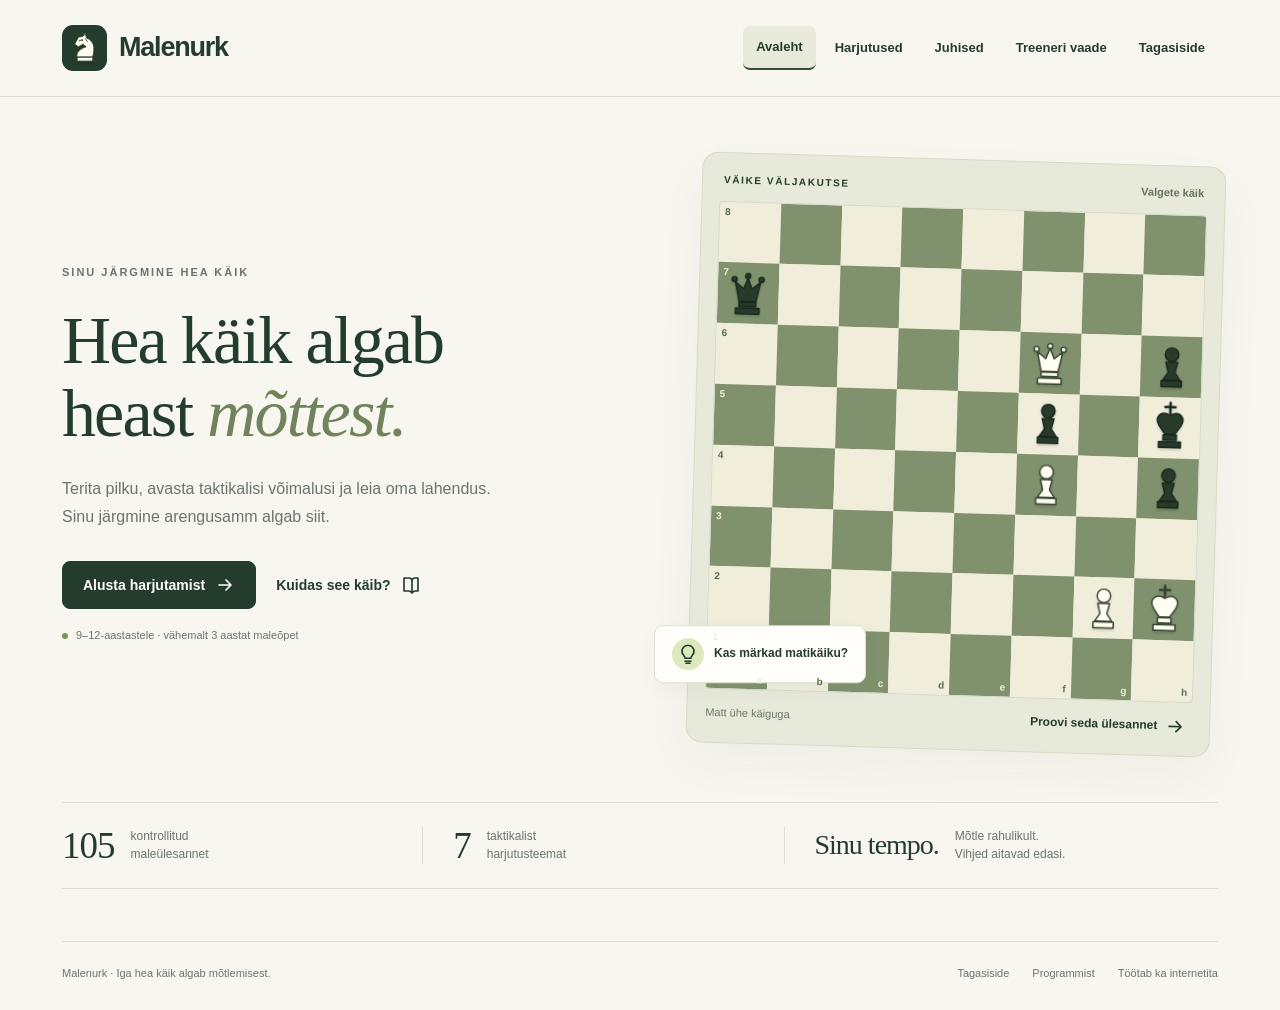
==== commit 2076ea16: "Expand Malenurk to 105 independently verified Lichess puzzles Replace the small synthetic bank with " ====
--- a/index.html
+++ b/index.html
@@ -1,5 +1,5 @@
 <!doctype html>
-<html lang="et"><head><meta charset="UTF-8"><meta name="viewport" content="width=device-width,initial-scale=1"><meta name="description" content="Malenurk – eestikeelsed maleharjutused vähemalt kolm aastat malet õppinud 9–12-aastastele. 28 ülesannet, vihjed ja treeneri vaade. Töötab ka internetita."><meta name="theme-color" content="#243c2d"><title>Malenurk – iga käik loeb</title><style>@charset "UTF-8";
+<html lang="et"><head><meta charset="UTF-8"><meta name="viewport" content="width=device-width,initial-scale=1"><meta name="description" content="Malenurk – eestikeelsed maleharjutused vähemalt kolm aastat malet õppinud 9–12-aastastele. 105 ülesannet, vihjed ja treeneri vaade. Töötab ka internetita."><meta name="theme-color" content="#243c2d"><title>Malenurk – iga käik loeb</title><style>@charset "UTF-8";
 :root{--paper:#f7f7f0;--white:#fffefa;--ink:#243c2d;--muted:#6b756b;--line:#dedfd3;--green:#334c36;--lime:#dce8bd;--light:#e8eadc;--square:#f0eedb;--dark:#80916d;--red:#9b493b;--serif:Georgia,'Times New Roman',serif;--sans:'Segoe UI',Arial,sans-serif}
 *{box-sizing:border-box}html{scroll-behavior:smooth}body{margin:0;background:var(--paper);color:var(--ink);font:16px/1.6 var(--sans)}button,input,select,textarea{font:inherit}button,a,input,select,textarea{-webkit-tap-highlight-color:transparent}button,a{touch-action:manipulation}button{cursor:pointer}a{color:inherit}button:disabled{cursor:default;opacity:.48}button:focus-visible,a:focus-visible,input:focus-visible,select:focus-visible,textarea:focus-visible{outline:3px solid #9b7b28;outline-offset:4px}button{color:inherit}.hidden{display:none!important}.wrap{max-width:1240px;margin:auto;padding:0 42px}header{border-bottom:1px solid var(--line);background:rgba(247,247,240,.96)}.nav{min-height:96px;display:flex;align-items:center;justify-content:space-between;gap:28px}.brand{display:flex;align-items:center;gap:12px;font-size:27px;font-weight:700;letter-spacing:-1.2px;background:none;border:0;padding:0}.brand-mark{display:grid;place-items:center;width:45px;height:46px;background:var(--ink);border-radius:11px;color:var(--white)}.brand-mark svg{width:35px;height:35px}.navlinks{display:flex;align-items:center;gap:28px}.navlinks button{border:0;background:none;font-size:14px;font-weight:600;padding:12px 0}.navlinks button.active{border-bottom:2px solid var(--green)}.navlinks .nav-coach{border:1px solid var(--line);padding:10px 17px;border-radius:8px;display:flex;align-items:center;gap:8px}.icon{width:20px;height:20px;fill:none;stroke:currentColor;stroke-width:1.65;stroke-linecap:round;stroke-linejoin:round;display:inline-block;vertical-align:middle;flex-shrink:0}.eyebrow{font-size:11px;letter-spacing:2px;text-transform:uppercase;font-weight:700;color:var(--muted)}h1,h2,h3,p{margin:0}h1,h2{font-family:var(--serif);font-weight:400;letter-spacing:-1.9px;line-height:1.08}h1{font-size:68px}h2{font-size:43px}h3{font-size:18px;line-height:1.35;letter-spacing:-.3px}.muted{color:var(--muted)}.hero{display:grid;grid-template-columns:1.06fr 1fr;gap:76px;align-items:center;padding:62px 0 52px}.hero h1{margin:22px 0 24px}.hero h1 em{color:#71835b;font-weight:400}.hero-copy>p{font-size:16px;line-height:1.8;max-width:440px;color:var(--muted)}.hero-actions{display:flex;gap:20px;align-items:center;margin-top:29px}.btn{border:1px solid var(--line);background:var(--white);padding:13px 20px;min-height:48px;border-radius:8px;display:inline-flex;align-items:center;justify-content:center;gap:10px;font-size:14px;font-weight:600;line-height:1.35;text-decoration:none;transition:background .18s,transform .18s}.btn:hover{background:var(--light)}.btn.primary{background:var(--ink);border-color:var(--ink);color:var(--white)}.btn.primary:hover{background:#3e5940}.btn.lime{background:var(--lime);border-color:var(--lime)}.btn.text{background:none;border:0;padding:10px 0}.hero-note{display:flex;gap:8px;align-items:center;margin-top:18px;font-size:11px;color:var(--muted)}.hero-note .dot{width:6px;height:6px;border-radius:50%;background:#799359}.preview{position:relative;padding:18px;background:#e7e9da;border:1px solid #d6dbc6;border-radius:16px;transform:rotate(1.7deg);box-shadow:0 20px 48px #2637230b}.preview-label{display:flex;align-items:center;justify-content:space-between;margin:0 3px 13px;font-size:10px;letter-spacing:1.6px;font-weight:700}.preview-label span:last-child{font-size:11px;letter-spacing:0;color:#66735c}.preview .board-frame{border-radius:3px}.preview-footer{display:flex;align-items:center;justify-content:space-between;gap:10px;margin-top:14px;font-size:12px}.preview-footer>span{font-size:11px;color:var(--muted)}.preview-footer button{background:none;border:0;display:flex;align-items:center;gap:8px;font-size:12px;font-weight:600}.floating-tag{position:absolute;left:-35px;bottom:60px;background:var(--white);padding:12px 17px;border:1px solid var(--line);border-radius:9px;box-shadow:0 7px 20px #243c2d0b;display:flex;align-items:center;gap:10px;font-size:12px;font-weight:600;transform:rotate(-1.7deg)}.floating-tag .round{display:grid;place-items:center;background:var(--lime);width:32px;height:32px;border-radius:50%}.statbar{display:grid;grid-template-columns:1fr 1fr 1.2fr;border-top:1px solid var(--line);border-bottom:1px solid var(--line);padding:24px 0;margin-bottom:52px}.stat{display:flex;align-items:center;gap:16px;padding:0 30px;border-right:1px solid var(--line)}.stat:first-child{padding-left:0}.stat:last-child{border:0}.stat strong{font-family:var(--serif);font-size:37px;font-weight:400;letter-spacing:-1px;line-height:1}.stat:last-child strong{font-size:28px}.stat span{color:var(--muted);font-size:12px;line-height:1.5}.section-head{display:flex;align-items:flex-end;justify-content:space-between;gap:20px;margin-bottom:25px}.section-head h2{margin-top:8px}.section-head p{font-size:13px;max-width:290px;color:var(--muted)}.setup-grid{display:grid;grid-template-columns:1fr 296px;gap:24px;margin-bottom:56px}.setup-card{border:1px solid var(--line);background:var(--white);border-radius:12px;padding:28px}.field-row{display:flex;align-items:center;gap:10px;margin-bottom:14px}.step{border:1px solid #d4d9c7;border-radius:50%;width:23px;height:23px;display:grid;place-items:center;font-size:10px;color:var(--muted)}.field-row h3{font-size:14px;font-weight:600}.field-row .small{margin-left:auto;color:var(--muted);font-size:11px}.segmented{display:flex;gap:8px;flex-wrap:wrap}.choice{border:1px solid var(--line);background:var(--white);border-radius:7px;min-height:43px;padding:9px 17px;display:inline-flex;align-items:center;justify-content:center;gap:8px;font-size:13px}.choice:hover{background:var(--paper)}.choice.selected{border-color:var(--green);background:#eef1e5;box-shadow:inset 0 0 0 1px var(--green)}.choice .icon{width:17px;height:17px}.setup-field+.setup-field{margin-top:25px}.topics{display:flex;gap:8px;flex-wrap:wrap}.topics .choice{font-size:12px;padding:9px 13px;min-height:40px}.setup-bottom{display:flex;align-items:center;justify-content:space-between;gap:15px;border-top:1px solid var(--line);padding-top:22px;margin-top:25px}.setup-bottom p{font-size:12px;color:var(--muted);max-width:290px}.tip-card{background:var(--ink);color:#f2f2e6;border-radius:12px;padding:29px 27px;display:flex;flex-direction:column;position:relative;overflow:hidden}.tip-card>.icon{height:29px;width:29px;margin-bottom:26px;stroke:#dce8bd}.tip-card h3{font-family:var(--serif);font-size:30px;font-weight:400;line-height:1.15;letter-spacing:-.8px}.tip-card p{font-size:12px;color:#bbc9b5;margin-top:16px}.tip-list{display:grid;gap:15px;margin-top:25px}.tip-list div{display:flex;gap:12px;align-items:center;font-size:12px}.tip-list span{border:1px solid #6a7c62;border-radius:50%;height:24px;width:24px;display:grid;place-items:center;font-size:10px;color:var(--lime)}.tip-card .tip-end{margin-top:auto;padding-top:26px;font-size:10px;letter-spacing:1px;color:#bbc9b5}.footer{display:flex;align-items:center;justify-content:space-between;gap:20px;border-top:1px solid var(--line);padding:23px 0 27px;font-size:11px;color:var(--muted)}.footer-links{display:flex;gap:23px}.footer button{border:0;background:none;padding:0;color:var(--muted);font-size:11px}.board-frame{padding:0;background:var(--square);box-shadow:0 0 0 1px #30422c17;overflow:hidden}.board{display:grid;grid-template-columns:repeat(8,1fr);aspect-ratio:1;user-select:none;touch-action:manipulation;width:100%}.square{position:relative;border:0;border-radius:0;padding:0;background:var(--square);aspect-ratio:1;display:grid;place-items:center;min-width:0;touch-action:manipulation}.square.dark{background:var(--dark)}.square.last{box-shadow:inset 0 0 0 100px #dadb5650}.square.selected{box-shadow:inset 0 0 0 100px #d4d745a6}.square.legal:after{content:'';width:22%;height:22%;border-radius:50%;background:#263c2860;position:absolute}.square.legal.occupied:after{background:transparent;width:88%;height:88%;border:4px solid #304d3477}.piece{width:89%;height:89%;max-height:100%;filter:drop-shadow(0 2px 1px #0002);pointer-events:none;position:relative;z-index:1}.piece.w{--fill:#fffef1;--stroke:#354531}.piece.b{--fill:#283b2b;--stroke:#18271c}.square .coord{position:absolute;font-size:10px;line-height:1;color:#5b6e4e;font-weight:600;z-index:2;pointer-events:none}.square.dark .coord{color:#f0eedb}.coord.rank{top:5px;left:5px}.coord.file{bottom:4px;right:5px}.square:focus-visible{outline:3px solid #ceb232;outline-offset:-3px;z-index:2}.preview .square{pointer-events:none}.exercise{padding:33px 0 48px}.exercise-top{display:flex;align-items:center;justify-content:space-between;gap:20px;margin-bottom:24px}.back{border:0;background:none;padding:0;font-size:12px;display:flex;align-items:center;gap:7px}.session-progress{width:260px;font-size:12px}.session-progress>div:first-child{display:flex;justify-content:space-between;margin-bottom:7px}.track{height:5px;background:#dce0d1;border-radius:10px;overflow:hidden}.track span{display:block;height:100%;background:var(--green);transition:width .3s}.play-grid{display:grid;grid-template-columns:minmax(0,600px) minmax(280px,1fr);gap:42px;align-items:start}.board-shell{padding:15px;background:#e8eadc;border:1px solid #d6dbc6;border-radius:12px}.player{font-size:12px;display:flex;align-items:center;justify-content:space-between;margin:0 0 11px;line-height:1.3}.player.bottom{margin:12px 0 0}.player>span{display:flex;align-items:center;gap:7px}.player-dot{height:13px;width:13px;background:#283b2b;border:1px solid #283b2b;border-radius:50%}.player-dot.white{background:#fffef1}.board-tools{display:flex;align-items:center;justify-content:space-between;font-size:11px;color:var(--muted);padding:12px 2px}.board-tools button{border:0;background:none;font-size:11px;display:flex;gap:6px;align-items:center;padding:4px}.task-panel{padding-top:6px}.task-badges{display:flex;gap:7px;margin-bottom:19px;flex-wrap:wrap}.badge{display:inline-flex;align-items:center;gap:6px;padding:4px 9px;font-size:10px;border:1px solid #d4dbc8;border-radius:5px;background:#eef1e5}.badge.level{background:transparent;color:var(--muted)}.task-panel h1{font-size:40px;line-height:1.15;letter-spacing:-1.2px;margin-bottom:16px}.task-question{font-size:15px;line-height:1.65;margin-bottom:20px}.turn{display:flex;align-items:center;gap:9px;font-size:12px;margin-bottom:20px}.turn-dot{height:9px;width:9px;background:var(--green);border-radius:50%}.feedback{font-size:13px;border:1px solid var(--line);background:var(--white);border-radius:8px;padding:14px 16px;margin:17px 0;min-height:67px;line-height:1.6}.feedback.wrong{border-color:#d8b5a8;background:#faf1e9;color:#864638}.feedback.good{border-color:#a8bb8a;background:#edf2e2}.task-actions{display:flex;gap:8px;flex-wrap:wrap}.task-actions .btn{font-size:12px;padding:12px 13px;flex:1}.hint-list{display:grid;gap:9px;margin-top:15px}.hint{padding:13px 15px;font-size:12px;border-left:3px solid #a7ba79;background:#edf0e2;border-radius:0 7px 7px 0}.hint strong{display:block;font-size:10px;text-transform:uppercase;letter-spacing:1px;margin-bottom:3px}.solution-box{border-top:1px solid var(--line);margin-top:21px;padding-top:20px}.solution-box h3{font-size:14px;margin-bottom:7px}.solution-box p{font-size:13px;line-height:1.8}.solution-line{font-weight:600;letter-spacing:.3px;padding:9px 0;color:#3c5534}.solution-meta{font-size:11px!important;color:var(--muted);margin-top:13px}.next-btn{width:100%;margin-top:19px}.session-dots{display:flex;gap:6px;flex-wrap:wrap;margin-top:27px}.session-dot{display:grid;place-items:center;height:25px;min-width:25px;padding:0 4px;border:1px solid #d5dacb;border-radius:5px;font-size:10px;color:var(--muted)}.session-dot.current{border-color:var(--green);background:#e6ebd7;color:var(--green)}.session-dot.ok{background:var(--green);color:white;border-color:var(--green)}.session-dot.revealed{background:#e7dacc;color:#705d44}.help-note{font-size:11px;color:var(--muted);margin-top:15px}.page{padding:45px 0 60px}.page-intro{margin:15px 0 30px;color:var(--muted);max-width:680px;font-size:14px}.filters{display:flex;gap:15px;flex-wrap:wrap;margin:25px 0}.filters label{font-size:11px;color:var(--muted);display:grid;gap:5px}.filters select{background:var(--white);border:1px solid var(--line);border-radius:6px;padding:10px 34px 10px 12px;font-size:13px;color:var(--ink);min-height:44px}.coach-tools{display:flex;justify-content:space-between;align-items:center;gap:15px;flex-wrap:wrap}.coach-tools .btn{font-size:12px}.puzzle-list{display:grid;gap:12px}.puzzle-entry{background:var(--white);border:1px solid var(--line);border-radius:9px;overflow:hidden}.puzzle-entry summary{padding:18px 22px;cursor:pointer;display:flex;align-items:center;gap:14px;list-style:none;font-size:14px}.puzzle-entry summary:after{content:'+';margin-left:auto;color:var(--muted);font-size:20px}.puzzle-entry[open] summary:after{content:'−'}.entry-id{font-size:10px;color:var(--muted);min-width:36px}.entry-name{font-weight:600;flex:1}.entry-details{border-top:1px solid var(--line);padding:20px 22px;display:grid;grid-template-columns:190px 1fr;gap:25px;font-size:12px}.entry-copy p{margin:8px 0}.entry-copy .btn{font-size:11px;margin-top:9px;min-height:42px}.entry-copy code{word-break:break-all;color:var(--muted);font-size:10px}.entry-copy ul{padding-left:18px}.results-hero{text-align:center;margin:14px auto 29px;max-width:650px}.result-symbol{display:grid;place-items:center;background:var(--lime);height:60px;width:60px;border-radius:50%;margin:0 auto 18px}.result-symbol .icon{width:29px;height:29px}.results-hero h1{font-size:51px}.results-hero p{margin-top:16px;color:var(--muted);font-size:14px}.result-stats{display:grid;grid-template-columns:repeat(4,1fr);border:1px solid var(--line);border-radius:10px;background:var(--white);padding:25px;margin:0 auto 27px;max-width:850px}.result-stats>div{text-align:center;border-right:1px solid var(--line)}.result-stats>div:last-child{border:0}.result-stats strong{display:block;font-family:var(--serif);font-size:39px;font-weight:400;line-height:1.2}.result-stats span{font-size:11px;color:var(--muted)}.results-detail{max-width:850px;margin:auto;display:grid;grid-template-columns:1fr 1fr;gap:20px}.result-card{padding:23px;border:1px solid var(--line);background:var(--white);border-radius:10px}.result-card h3{font-size:15px;margin-bottom:13px}.result-card p{font-size:12px;line-height:1.8}.topic-result{display:flex;align-items:center;justify-content:space-between;gap:12px;font-size:12px;margin:13px 0}.result-actions{max-width:850px;margin:24px auto;display:flex;gap:10px;justify-content:center;flex-wrap:wrap}.result-actions .btn{font-size:12px}.result-history{max-width:850px;margin:27px auto 0}.result-history summary{font-size:13px;cursor:pointer}.history-row{padding:10px 0;border-bottom:1px solid var(--line);display:flex;justify-content:space-between;gap:12px;font-size:12px}.form-card{max-width:850px;background:var(--white);border:1px solid var(--line);padding:28px;border-radius:12px}.form-card fieldset{border:0;padding:17px 0;margin:0;border-bottom:1px solid var(--line)}.form-card legend{float:left;width:100%;font-size:13px;font-weight:600;margin-bottom:12px}.rating{display:flex;gap:10px;clear:both}.rating label{position:relative}.rating input{position:absolute;opacity:0}.rating span{display:grid;place-items:center;min-width:43px;height:43px;border:1px solid var(--line);border-radius:6px;font-size:13px;cursor:pointer}.rating input:checked+span{background:var(--green);border-color:var(--green);color:white}.rating input:focus-visible+span{outline:3px solid #9b7b28;outline-offset:2px}.scale-label{font-size:11px;color:var(--muted);margin-bottom:10px}.text-field{display:grid;gap:8px;margin-top:22px;font-size:13px}.text-field input,.text-field textarea{border:1px solid #cbd1c0;background:var(--white);border-radius:6px;padding:11px;max-width:100%;color:var(--ink)}textarea{resize:vertical}.form-actions{display:flex;gap:10px;flex-wrap:wrap;margin-top:25px}.form-status{font-size:12px;margin-top:14px}.assessment-tip{background:#e9eddc;padding:15px 18px;border-radius:8px;margin:0 0 24px;font-size:12px;max-width:850px}dialog{border:1px solid var(--line);border-radius:14px;background:var(--white);color:var(--ink);max-width:570px;width:calc(100% - 32px);padding:31px;max-height:85vh;overflow:auto;box-shadow:0 20px 80px #14201933}dialog::backdrop{background:#1a2b246b;backdrop-filter:blur(3px)}dialog h2{font-size:33px;margin-bottom:18px;letter-spacing:-1px}dialog p,dialog li{font-size:13px;line-height:1.8}dialog ol{padding-left:20px}dialog .close{float:right;border:0;background:none;font-size:23px;line-height:1;padding:0 0 10px 12px}dialog .dialog-foot{margin-top:20px;font-size:11px;color:var(--muted)}.promotion-options{display:flex;gap:10px}.promotion-options button{flex:1;padding:10px 5px;background:var(--paper);border:1px solid var(--line);border-radius:8px;font-size:11px;display:grid;place-items:center}.promotion-options .piece{width:57px;height:57px}.promotion-title{font-size:13px;margin-bottom:15px}.leave-actions{display:flex;gap:10px;margin-top:22px}.sr-only{position:absolute;width:1px;height:1px;padding:0;margin:-1px;overflow:hidden;clip:rect(0,0,0,0);white-space:nowrap;border:0}@media(min-width:1400px){.hero{gap:100px}.hero h1{font-size:73px}}@media(max-width:1000px){.wrap{padding:0 28px}.hero{gap:45px;padding-top:45px}h1{font-size:53px}.floating-tag{left:-20px;bottom:52px}.navlinks{gap:20px}.setup-grid{grid-template-columns:1fr 250px}.setup-card{padding:23px}.tip-card{padding:26px 23px}.stat{padding:0 22px}.play-grid{gap:25px;grid-template-columns:minmax(0,1.2fr) minmax(270px,1fr)}.task-panel h1{font-size:34px}.task-actions .btn{padding:11px 9px}.task-question{font-size:14px}}@media(max-width:760px){.wrap{padding:0 22px}.nav{min-height:79px;gap:15px}.brand{font-size:24px}.brand-mark{width:38px;height:39px}.navlinks{gap:15px}.navlinks button{font-size:12px}.navlinks .nav-coach{padding:8px 10px}.navlinks .nav-coach .icon{display:none}.navlinks .nav-home{display:none}.hero{gap:35px;grid-template-columns:1fr 1fr;padding:42px 0}.hero h1{font-size:44px;letter-spacing:-1.3px;margin:17px 0}.hero-copy>p{font-size:13px;line-height:1.7}.eyebrow{font-size:9px;letter-spacing:1.4px}.hero-actions{flex-direction:column;align-items:flex-start;gap:7px;margin-top:20px}.hero-actions .btn{font-size:12px;padding:12px 15px}.hero-note{font-size:10px}.preview{padding:11px}.preview-label{font-size:8px;letter-spacing:.8px;margin-bottom:9px}.preview-label span:last-child{font-size:9px}.preview-footer{margin-top:8px}.preview-footer>span{display:none}.floating-tag{left:-22px;bottom:42px;font-size:10px;padding:9px 12px}.floating-tag .round{height:25px;width:25px}.statbar{padding:20px 0;margin-bottom:37px;grid-template-columns:.8fr .75fr 1.1fr}.stat{padding:0 15px;gap:10px}.stat strong{font-size:29px}.stat:last-child strong{font-size:22px}.stat span{font-size:10px}.setup-grid{grid-template-columns:1fr 230px;gap:16px;margin-bottom:38px}.setup-card{padding:20px}.setup-bottom{align-items:flex-start;flex-direction:column}.tip-card{padding:24px 20px}.tip-card h3{font-size:26px}.tip-list div{font-size:11px}.section-head h2{font-size:34px}.section-head p{max-width:230px;font-size:12px}.choice{font-size:12px;padding:8px 13px}.topics .choice{font-size:11px}.field-row .small{display:none}.play-grid{grid-template-columns:minmax(0,1fr) 270px;gap:20px}.task-panel h1{font-size:29px}.board-shell{padding:10px}.task-badges{margin-bottom:12px}.task-question{font-size:13px}.task-actions{display:grid;grid-template-columns:1fr}.feedback{font-size:12px;padding:11px;min-height:0}.turn{margin-bottom:10px}.solution-box p{font-size:12px}.square .coord{font-size:8px}.footer{font-size:10px}.footer-links{gap:15px}.footer button{font-size:10px}.session-progress{width:190px}.entry-details{grid-template-columns:150px 1fr}.puzzle-entry summary{padding:14px;gap:8px;font-size:12px}.puzzle-entry summary .badge{font-size:9px}.entry-id{min-width:30px}.result-stats{padding:20px 10px}.result-stats span{font-size:10px}}@media(max-width:620px){.wrap{padding:0 20px}.hero{grid-template-columns:1fr;gap:32px;padding:36px 0}.hero-copy>p{max-width:470px;font-size:14px}.hero h1{font-size:54px}.hero-actions{flex-direction:row;align-items:center;gap:22px}.hero-note{margin-top:14px}.preview{width:min(370px,93%);margin:5px auto 8px;padding:13px}.floating-tag{left:-16px}.hero .eyebrow{font-size:10px}.statbar{grid-template-columns:1fr 1fr 1.3fr;gap:0}.stat{flex-direction:column;align-items:flex-start;gap:8px;padding:0 12px}.stat:first-child{padding-left:0}.stat:last-child strong{font-size:22px;white-space:nowrap}.stat span{font-size:10px}.section-head{align-items:flex-start;flex-direction:column;gap:10px}.section-head p{max-width:100%}.setup-grid{grid-template-columns:1fr}.tip-card{display:none}.setup-bottom{flex-direction:row;align-items:center}.setup-bottom .btn{flex-shrink:0;font-size:12px;padding:12px 15px}.setup-bottom p{font-size:10px}.setup-field+.setup-field{margin-top:23px}.footer{align-items:flex-start;flex-direction:column;gap:12px}.navlinks button{font-size:11px}.navlinks{gap:13px}.brand{font-size:22px;gap:9px}.navlinks .nav-coach{padding:8px}.brand-mark{width:35px;height:36px}.nav-coach .coach-word{display:none}.exercise{padding-top:22px}.exercise-top{gap:12px}.session-progress{width:160px;font-size:11px}.back{font-size:11px}.play-grid{display:flex;flex-direction:column;gap:15px}.board-column,.task-panel{width:100%}.board-column{max-width:510px;margin:auto}.task-panel{padding-top:5px}.task-panel h1{font-size:34px}.task-badges{margin-bottom:12px}.task-question{font-size:14px;margin-bottom:12px}.task-actions{display:flex}.task-actions .btn{font-size:12px;padding:12px}.board-tools{padding:6px 2px}.board-tools>span{font-size:10px}.feedback{font-size:13px}.solution-box p{font-size:13px}.session-dots{margin-top:20px}.page{padding-top:29px}.page>h1{font-size:43px}.page-intro{font-size:13px}.coach-tools{gap:5px}.filters{gap:10px;margin:15px 0}.filters select{max-width:190px;font-size:12px;padding:10px}.puzzle-entry summary{flex-wrap:wrap;gap:7px}.entry-name{min-width:140px}.puzzle-entry summary .badge{font-size:9px}.puzzle-entry summary:after{display:none}.entry-details{grid-template-columns:1fr;padding:18px}.entry-details .board-frame{max-width:240px}.result-stats{grid-template-columns:1fr 1fr;row-gap:20px}.result-stats>div:nth-child(2){border:0}.result-stats strong{font-size:37px}.results-detail{grid-template-columns:1fr;gap:13px}.results-hero h1{font-size:40px}.result-actions{flex-direction:column}.form-card{padding:20px}.form-card legend{font-size:12px}.text-field{font-size:12px}.form-actions .btn{font-size:12px}.form-card fieldset{padding:16px 0}.promotion-options{gap:6px}.promotion-options .piece{width:48px;height:48px}dialog{padding:23px}.history-row{font-size:11px}}@media(prefers-reduced-motion:reduce){*{scroll-behavior:auto!important;transition:none!important}}
 
@@ -3436,9 +3436,10 @@
 
 window.Chess=exports.Chess;
 })();
-const MALENURK_DATA={"TOPICS":[{"id":"mate1","name":"Matt ühe käiguga","description":"Leia otsustav käik.","icon":"crown"},{"id":"mate2","name":"Matt kahe käiguga","description":"Mõtle vastusest kaugemale.","icon":"flag"},{"id":"fork","name":"Kahvel","description":"Üks malend, mitu sihtmärki.","icon":"fork"},{"id":"pin","name":"Sidumine","description":"Märka malendite taga olevaid nuppe.","icon":"pin"},{"id":"double","name":"Topeltrünnak","description":"Loo kaks ähvardust korraga.","icon":"target"},{"id":"material","name":"Materjalivõit","description":"Arvuta, enne kui lööd.","icon":"diamond"},{"id":"defence","name":"Rünnak ja kaitse","description":"Leia vastase plaanile vastus.","icon":"shield"}],"PUZZLES":[{"id":"m1-1","topic":"mate1","level":0,"title":"Tagumise rea nõrkus","fen":"6k1/5ppp/8/8/8/8/5PPP/3R2K1 w - - 0 1","solution":["d1d8"],"question":"Leia matt ühe käiguga.","hints":["Vaata vastase kuninga tagumist rida.","Milline vankrikäik võtab kuningalt kõik põgenemisruudud?"],"explanation":"Vanker matistab tagumisel real. Oma etturid võtavad vastase kuningalt põgenemisruudud.","rule":{"kind":"mate1"},"source":"Malenurga jaoks koostatud õppeseis","accepted":["d1d8"]},{"id":"m1-2","topic":"mate1","level":1,"title":"Kuningas lõksus","fen":"6rk/6pp/8/4N3/8/8/8/6K1 w - - 0 1","solution":["e5f7"],"question":"Leia matt ratsuga.","hints":["Kuningas on oma malendite vahele surutud.","Ratsu šahhi ei saa vahele käies tõrjuda."],"explanation":"Ratsu annab lämmatatud mati. Kuningat ümbritsevad tema enda malendid ning ükski neist ei saa ratsut lüüa.","rule":{"kind":"mate1"},"source":"Malenurga jaoks koostatud õppeseis","accepted":["e5f7"]},{"id":"m1-3","topic":"mate1","level":2,"title":"Koostöö diagonaalil","fen":"5rk1/5ppp/8/7Q/8/3B4/8/6K1 w - - 0 1","solution":["h5h7"],"question":"Leia matt ühe käiguga. Arvesta kaitstud löögiruutu.","hints":["Oda ja lipp saavad rünnata sama kuningatiiva ruutu.","Jälgi oda pikka diagonaali kuni vastase etturini."],"explanation":"Lipp lööb h7 etturi ja matistab. Oda d3 kaitseb lippu; kuningas ei saa seda lüüa.","rule":{"kind":"mate1"},"source":"Malenurga jaoks koostatud õppeseis","accepted":["h5h7"]},{"id":"m2-1","topic":"mate2","level":0,"title":"Sulge põgenemistee","fen":"7k/8/5K2/8/4Q3/8/8/8 w - - 0 1","solution":["e4b7","h8g8","b7g7"],"question":"Sunni matt hiljemalt oma teisel käigul.","hints":["Ära kiirusta šahhiga. Kõigepealt piira kuninga liikumist.","Lipp võib jätta vastasele üheainsa käigu. Sinu kuningas kaitseb matiruutu."],"explanation":"Näidisplaan: lipp b7-le, vastase kuningas g8-le ja Lg7 matt. Programm võtab vastu ka kõik teised sunnitud kahekäigulised matid.","rule":{"kind":"mate2"},"source":"Malenurga jaoks koostatud õppeseis","mateTree":{"f6g6":{"h8g8":["e4a8","e4e8"]},"e4b7":{"h8g8":["b7g7"]},"e4e7":{"h8g8":["e7g7"]},"e4g4":{"h8h7":["g4g7"]},"e4g2":{"h8h7":["g2g7"]}},"accepted":["e4b7"]},{"id":"m2-2","topic":"mate2","level":1,"title":"Avatud tee odale","fen":"5bkr/5ppp/5r2/3QN3/2B5/8/8/6K1 w - - 0 1","solution":["d5f7","f6f7","c4f7"],"question":"Leia sunnitud matt kahe käiguga.","hints":["Mõnikord avab lipu loovutamine tee teisele malendile.","Oda ja ratsu toetavad sama löögiruutu f7."],"explanation":"Lxf7+ sunnib vankri lippu lööma. Seejärel Oxf7 matt: ratsu kaitseb oda ning musta enda malendid sulgevad põgenemisteed.","rule":{"kind":"mate2"},"source":"Malenurga jaoks koostatud õppeseis","mateTree":{"d5f7":{"f6f7":["c4f7"]}},"accepted":["d5f7"]},{"id":"m2-3","topic":"mate2","level":2,"title":"Lipuohver ja ratsumatt","fen":"5r1k/6pp/4Q2N/8/8/8/8/6K1 w - - 0 1","solution":["e6g8","f8g8","h6f7"],"question":"Leia matt kahe käiguga.","hints":["Vastase kuninga ümbruses on vähe vabu ruute. Kuidas sulgeda viimane?","Lipp saab meelitada vankri kuninga kõrvale. Seejärel otsib ratsu šahhi."],"explanation":"Lg8+! sunnib Vxg8. Seejärel Rf7 matt: ratsu šahhi ei saa katta ning kuningas on oma malenditega ümbritsetud.","rule":{"kind":"mate2"},"source":"Malenurga jaoks koostatud õppeseis","mateTree":{"e6g8":{"f8g8":["h6f7"]}},"accepted":["e6g8"]},{"id":"f-1","topic":"fork","level":0,"title":"Kaks sihtmärki","fen":"r3k3/8/8/1N6/8/8/8/6K1 w - - 0 1","solution":["b5c7"],"question":"Anna ratsuga šahh ja ründa samal ajal vankrit.","hints":["Otsi ruutu, kust ratsu ulatub nii kuninga kui ka vankrini.","Vastane peab esmalt kuninga šahhist välja viima."],"explanation":"Rc7+ ründab korraga kuningat e8 ja vankrit a8. Kuna vastane peab šahhi tõrjuma, saad järgmisel käigul vankri lüüa.","rule":{"kind":"fork","targets":["e8","a8"],"piece":"n","check":true},"source":"Malenurga jaoks koostatud õppeseis","accepted":["b5c7"]},{"id":"f-2","topic":"fork","level":1,"title":"Lipp kahvlis","fen":"r5k1/3q1p1p/8/8/4N3/8/8/6K1 w - - 0 1","solution":["e4f6"],"question":"Leia ratsukahvel kuningale ja lipule.","hints":["Ratsu peab andma šahhi ja ründama ka lippu.","Ära vaata ainult lööke: parim ratsukäik võib minna tühjale ruudule."],"explanation":"Rf6+ ründab kuningat g8 ja lippu d7. Vastase kuningakäigu järel on lipp löögi all.","rule":{"kind":"fork","targets":["g8","d7"],"piece":"n","check":true},"source":"Malenurga jaoks koostatud õppeseis","accepted":["e4f6"]},{"id":"f-3","topic":"fork","level":2,"title":"Etturi üllatus","fen":"8/1r1P1k2/8/8/8/8/8/6K1 w - - 0 1","solution":["d7d8n"],"question":"Muunda ettur nii, et annad šahhi ja ründad vankrit.","hints":["Lipp ei ole alati parim muundumisvalik.","Milline muundunud malend saab korraga rünnata ruute f7 ja b7?"],"explanation":"d8=R+! Ratsu ründab korraga kuningat f7 ja vankrit b7. See on alamuundamine: lipu asemel valid ratsu.","rule":{"kind":"fork","targets":["f7","b7"],"piece":"n","check":true},"source":"Malenurga jaoks koostatud õppeseis","accepted":["d7d8n"]},{"id":"p-1","topic":"pin","level":0,"title":"Kuningas ratsu taga","fen":"r3k3/8/2n5/8/8/8/8/5BK1 w - - 0 1","solution":["f1b5"],"question":"Seo ratsu kuningaga ühele diagonaalile.","hints":["Vaata, mis asub ratsu taga.","Oda saab liikuda diagonaalile b5–e8."],"explanation":"Ob5 seob ratsu c6 kuningaga e8. Ratsu ei tohi diagonaalilt lahkuda, sest kuningas jääks šahhi alla.","rule":{"kind":"pin","front":"c6","back":"e8"},"source":"Malenurga jaoks koostatud õppeseis","accepted":["f1b5"]},{"id":"p-2","topic":"pin","level":1,"title":"Seo tugevam malend","fen":"4k3/4q3/8/8/8/8/8/3R1K2 w - - 0 1","solution":["d1e1"],"question":"Seo lipp kuningaga samale liinile.","hints":["Lipp asub oma kuninga ees.","Vanker saab e-liinil survet avaldada. Kontrolli, kes vankrit kaitseb."],"explanation":"Ve1 seob lipu e7 kuningaga e8. Kuningas f1 kaitseb vankrit: lipp ei saa seda tasuta lüüa. Sidumine piirab lipu liikumist, kuid ei tähenda veel sunnitud lipuvõitu.","rule":{"kind":"pin","front":"e7","back":"e8"},"source":"Malenurga jaoks koostatud õppeseis","accepted":["d1e1"]},{"id":"p-3","topic":"pin","level":2,"title":"Suhteline sidumine","fen":"6k1/8/2q5/3n4/8/8/8/1B4K1 w - - 0 1","solution":["b1e4"],"question":"Seo ratsu tema taga oleva lipuga.","hints":["Siduda saab ka väärtuslikuma malendiga, mitte ainult kuningaga.","Otsi oda diagonaali, millel ratsu jääb oda ja lipu vahele."],"explanation":"Oe4 seob ratsu d5 lipuga c6. Ratsu liikumine võib jätta lipu löögi alla. See on suhteline sidumine: ratsu liikumine on seaduslik, kuid selle tagajärgi peab arvutama.","rule":{"kind":"pin","front":"d5","back":"c6"},"source":"Malenurga jaoks koostatud õppeseis","accepted":["b1e4"]},{"id":"d-1","topic":"double","level":0,"title":"Lipp kahe ülesandega","fen":"r3k3/8/8/8/8/8/8/3Q2K1 w - - 0 1","solution":["d1a4"],"question":"Anna lipuga šahh ja ründa ühtlasi vankrit.","hints":["Otsi lipule ruutu, kus ta ründab kahes eri suunas.","Diagonaal võib anda šahhi, samal ajal kui liin sihib vankrit."],"explanation":"La4+ ründab kuningat e8 diagonaalil ja vankrit a8 a-liinil. Kuningas peab šahhile reageerima ning vanker jääb löögi alla.","rule":{"kind":"double","targets":["e8","a8"],"check":true},"source":"Malenurga jaoks koostatud õppeseis","accepted":["d1a4"]},{"id":"d-2","topic":"double","level":1,"title":"Kaks diagonaali","fen":"r5k1/8/8/8/8/8/8/3Q2K1 w - - 0 1","solution":["d1d5"],"question":"Anna šahh ning ründa vastase vankrit.","hints":["Lipp saab kasutada kaht diagonaali korraga.","Otsi d-liinil ruutu, kust avanevad teed nii a8 kui ka g8 suunas."],"explanation":"Ld5+ ründab kuningat g8 ja vankrit a8 kahel eri diagonaalil. Vastane peab kuninga päästma ning vanker jääb löögi alla.","rule":{"kind":"double","targets":["g8","a8"],"check":true},"source":"Malenurga jaoks koostatud õppeseis","accepted":["d1d5"]},{"id":"d-3","topic":"double","level":2,"title":"Avastatud rünnak","fen":"q7/8/8/3k4/8/8/N7/R5K1 w - - 0 1","solution":["a2c3"],"question":"Liiguta ratsut nii, et annad šahhi ja avad vankri rünnaku lipule.","hints":["Ratsu varjab praegu oma vankri tegevust.","Otsi ratsule šahhiruutu, mis vabastab a-liini."],"explanation":"Rc3+ annab ratsuga šahhi ja avab vankri a1 rünnaku lipule a8. Ratsu šahhi ei saa katta ning musta lipp ei saa ratsut lüüa.","rule":{"kind":"discovered","attacker":"a1","target":"a8","check":true},"source":"Malenurga jaoks koostatud õppeseis","accepted":["a2c3"]},{"id":"v-1","topic":"material","level":0,"title":"Löök viimasel real","fen":"3r4/4P1k1/8/8/8/8/8/6K1 w - - 0 1","solution":["e7d8q"],"question":"Võida vanker ja muunda ettur lipuks.","hints":["Viimasele reale jõudes võib ettur ka lüüa.","Võrdle otse edasiliikumist löögiga naaberliinile."],"explanation":"exd8=L võidab vankri ja muundab etturi lipuks. Üks käik täidab kaks eesmärki. Muundumisvalikus vali lipp.","rule":{"kind":"capture","captured":"r","minGain":13},"source":"Malenurga jaoks koostatud õppeseis","accepted":["e7d8q"]},{"id":"v-2","topic":"material","level":1,"title":"Kas vahetus tasub ära?","fen":"4k3/3q4/8/8/8/8/8/3R2K1 w - - 0 1","solution":["d1d7","e8d7"],"question":"Võida lipp vankri vastu. Arvesta ka vastulööki.","hints":["Ära hülga lööki ainult sellepärast, et sinu malend võidakse tagasi lüüa.","Võrdle lipu ja vankri ligikaudset väärtust."],"explanation":"Vxd7! Kxd7 järel on mõlemad ründavad malendid laualt läinud. Lipp on ligikaudu 9 ja vanker 5 etturi väärtusega: võidad umbes 4 etturit materjali.","rule":{"kind":"capture","captured":"q","minGain":4},"source":"Malenurga jaoks koostatud õppeseis","accepted":["d1d7"]},{"id":"v-3","topic":"material","level":2,"title":"Šahhidega lipuni","fen":"5k2/6q1/8/8/8/8/8/R6K w - - 0 1","solution":["a1a8","f8f7","a8a7","f7g6","a7g7","g6g7"],"question":"Kasuta vankri šahhe, et võita lipp. Lahenda kogu käigujada.","hints":["Šahh sunnib kuninga liikuma. Vaata, millisele reale ta peab astuma.","Kui kuningas ja lipp on samal real, võib vanker need vardasse võtta."],"explanation":"Va8+ Kf7 Va7+! sunnib kuninga lipu eest ära. Vxg7+ Kxg7 vahetab vankri lipu vastu: ligikaudne materjalivõit on 4 etturit. Kontrollime sinu kõiki kolme käiku; vastase käigud teeb programm.","rule":{"kind":"material-line","minGain":4},"source":"Malenurga jaoks koostatud õppeseis","checkedDefenceLeaves":41,"accepted":["a1a8"]},{"id":"k-1","topic":"defence","level":0,"title":"Kõigepealt kuninga ohutus","fen":"6k1/8/8/8/8/5N2/7q/6K1 w - - 0 1","solution":["f3h2"],"question":"Tõrju šahh ratsuga ja võida ründav lipp.","hints":["Šahhi korral kontrolli esmalt, kas saad ründaja lüüa.","Ratsu ulatub kuninga lähedal olevale lipuruudule."],"explanation":"Rxh2 eemaldab šahistava lipu. Šahhile vastates saad vahel ühtaegu kaitsta kuningat ja võita materjali.","rule":{"kind":"defence","captured":"q"},"source":"Malenurga jaoks koostatud õppeseis","accepted":["f3h2"]},{"id":"k-2","topic":"defence","level":1,"title":"Õhuaken","fen":"r5k1/8/8/8/8/8/5PPP/6K1 w - - 0 1","solution":["h2h3"],"question":"Liiguta h-etturit nii, et kuningal oleks pärast ...Va1+ põgenemisruut.","hints":["Tagumise rea matt on ohtlik siis, kui kuningal pole õhuakent.","h-etturi liikumine vabastab ruudu h2."],"explanation":"h3 vabastab kuningale h2. Kui must annab Va1+, saab kuningas liikuda h2-le. Ka h4 täidab selle ülesande eesmärgi.","rule":{"kind":"air","alternatives":["h2h4"],"threat":"a8a1","escape":"g1h2"},"source":"Malenurga jaoks koostatud õppeseis","accepted":["h2h3","h2h4"]},{"id":"k-3","topic":"defence","level":2,"title":"Ainus kaitse","fen":"6kr/8/1b6/8/8/8/R7/4n2K w - - 0 1","solution":["a2h2"],"question":"Leia ainus seaduslik käik, mis tõrjub šahhi.","hints":["Kuninga põgenemisruudud on vastase malendite kontrolli all.","Kui kuningas ei saa liikuda ja ründajat ei saa lüüa, tuleb šahh katta."],"explanation":"Vh2 katab h-liini. Kuningas ei saa minna g1-le oda ega g2-le ratsu tõttu. h2-le ei saa kuningas enne liikuda, sest seda kontrollib vanker.","rule":{"kind":"defence","only":true},"source":"Malenurga jaoks koostatud õppeseis","accepted":["a2h2"]},{"id":"m1-1b","topic":"mate1","level":0,"title":"Tagumise rea nõrkus · mustadega","fen":"1k2r3/ppp5/8/8/8/8/PPP5/1K6 b - - 0 1","solution":["e8e1"],"question":"Leia matt ühe käiguga.","hints":["Vaata vastase kuninga tagumist rida.","Milline vankrikäik võtab kuningalt kõik põgenemisruudud?"],"explanation":"Vanker matistab tagumisel real. Oma etturid võtavad vastase kuningalt põgenemisruudud.","rule":{"kind":"mate1"},"source":"Malenurga jaoks koostatud õppeseis","variantOf":"m1-1","accepted":["e8e1"]},{"id":"m2-1b","topic":"mate2","level":0,"title":"Sulge põgenemistee · mustadega","fen":"8/8/8/3q4/8/2k5/8/K7 b - - 0 1","solution":["d5g2","a1b1","g2b2"],"question":"Sunni matt hiljemalt oma teisel käigul.","hints":["Ära kiirusta šahhiga. Kõigepealt piira kuninga liikumist.","Lipp võib jätta vastasele üheainsa käigu. Sinu kuningas kaitseb matiruutu."],"explanation":"Näidisplaan: lipp g2-le, vastase kuningas b1-le ja Lb2 matt. Programm võtab vastu ka kõik teised sunnitud kahekäigulised matid.","rule":{"kind":"mate2"},"source":"Malenurga jaoks koostatud õppeseis","variantOf":"m2-1","mateTree":{"d5b7":{"a1a2":["b7b2"]},"d5g2":{"a1b1":["g2b2"]},"d5d2":{"a1b1":["d2b2"]},"d5b5":{"a1a2":["b5b2"]},"c3b3":{"a1b1":["d5h1","d5d1"]}},"accepted":["d5g2"]},{"id":"f-1b","topic":"fork","level":0,"title":"Kaks sihtmärki · mustadega","fen":"1k6/8/8/8/6n1/8/8/3K3R b - - 0 1","solution":["g4f2"],"question":"Anna ratsuga šahh ja ründa samal ajal vankrit.","hints":["Otsi ruutu, kust ratsu ulatub nii kuninga kui ka vankrini.","Vastane peab esmalt kuninga šahhist välja viima."],"explanation":"Rf2+ ründab korraga kuningat d1 ja vankrit h1. Kuna vastane peab šahhi tõrjuma, saad järgmisel käigul vankri lüüa.","rule":{"kind":"fork","targets":["d1","h1"],"piece":"n","check":true},"source":"Malenurga jaoks koostatud õppeseis","variantOf":"f-1","accepted":["g4f2"]},{"id":"p-1b","topic":"pin","level":0,"title":"Kuningas ratsu taga · mustadega","fen":"1kb5/8/8/8/8/5N2/8/3K3R b - - 0 1","solution":["c8g4"],"question":"Seo ratsu kuningaga ühele diagonaalile.","hints":["Vaata, mis asub ratsu taga.","Oda saab liikuda diagonaalile g4–d1."],"explanation":"Og4 seob ratsu f3 kuningaga d1. Ratsu ei tohi diagonaalilt lahkuda, sest kuningas jääks šahhi alla.","rule":{"kind":"pin","front":"f3","back":"d1"},"source":"Malenurga jaoks koostatud õppeseis","variantOf":"p-1","accepted":["c8g4"]},{"id":"d-1b","topic":"double","level":0,"title":"Lipp kahe ülesandega · mustadega","fen":"1k2q3/8/8/8/8/8/8/3K3R b - - 0 1","solution":["e8h5"],"question":"Anna lipuga šahh ja ründa ühtlasi vankrit.","hints":["Otsi lipule ruutu, kus ta ründab kahes eri suunas.","Diagonaal võib anda šahhi, samal ajal kui liin sihib vankrit."],"explanation":"Lh5+ ründab kuningat d1 diagonaalil ja vankrit h1 h-liinil. Kuningas peab šahhile reageerima ning vanker jääb löögi alla.","rule":{"kind":"double","targets":["d1","h1"],"check":true},"source":"Malenurga jaoks koostatud õppeseis","variantOf":"d-1","accepted":["e8h5"]},{"id":"v-1b","topic":"material","level":0,"title":"Löök viimasel real · mustadega","fen":"1k6/8/8/8/8/8/1K1p4/4R3 b - - 0 1","solution":["d2e1q"],"question":"Võida vanker ja muunda ettur lipuks.","hints":["Viimasele reale jõudes võib ettur ka lüüa.","Võrdle otse edasiliikumist löögiga naaberliinile."],"explanation":"dxe1=L võidab vankri ja muundab etturi lipuks. Üks käik täidab kaks eesmärki. Muundumisvalikus vali lipp.","rule":{"kind":"capture","captured":"r","minGain":13},"source":"Malenurga jaoks koostatud õppeseis","variantOf":"v-1","accepted":["d2e1q"]},{"id":"k-1b","topic":"defence","level":0,"title":"Kõigepealt kuninga ohutus · mustadega","fen":"1k6/Q7/2n5/8/8/8/8/1K6 b - - 0 1","solution":["c6a7"],"question":"Tõrju šahh ratsuga ja võida ründav lipp.","hints":["Šahhi korral kontrolli esmalt, kas saad ründaja lüüa.","Ratsu ulatub kuninga lähedal olevale lipuruudule."],"explanation":"Rxa7 eemaldab šahistava lipu. Šahhile vastates saad vahel ühtaegu kaitsta kuningat ja võita materjali.","rule":{"kind":"defence","captured":"q"},"source":"Malenurga jaoks koostatud õppeseis","variantOf":"k-1","accepted":["c6a7"]}],"LEVELS":["Keskmine","Tugev","Väga tugev"]};
+const MALENURK_DATA={"TOPICS":[{"id":"mate1","name":"Matt ühe käiguga","description":"Leia otsustav käik.","icon":"crown"},{"id":"mate2","name":"Matt kahe käiguga","description":"Mõtle vastusest kaugemale.","icon":"flag"},{"id":"fork","name":"Kahvel","description":"Üks malend, mitu sihtmärki.","icon":"fork"},{"id":"pin","name":"Sidumine","description":"Märka malendite taga olevaid nuppe.","icon":"pin"},{"id":"double","name":"Topeltrünnak","description":"Loo kaks ähvardust korraga.","icon":"target"},{"id":"material","name":"Materjalivõit","description":"Arvuta, enne kui lööd.","icon":"diamond"},{"id":"defence","name":"Rünnak ja kaitse","description":"Leia vastase plaanile vastus.","icon":"shield"}],"LEVELS":["Keskmine","Tugev","Väga tugev"],"PUZZLES":[{"id":"lichess-03YJr","source":{"name":"Lichess open puzzle database","id":"03YJr","url":"https://lichess.org/training/03YJr","database":"https://database.lichess.org/#puzzles","license":"CC0-1.0","retrieved":"2026-10-28","rating":800,"sourceFen":"r1bqr1k1/1p1n1p2/p1n1p2Q/2bpP2P/6P1/2NB1N2/PPP2P2/R4RK1 b - - 0 15","preparation":"c5f8","sourceMoves":["c5f8","h6h7"],"gameUrl":"https://lichess.org/Q8BzxLGQ/black#30","themes":["mate","mateIn1","middlegame","oneMove"]},"topic":"mate1","level":0,"fen":"r1bqrbk1/1p1n1p2/p1n1p2Q/3pP2P/6P1/2NB1N2/PPP2P2/R4RK1 w - - 1 16","turn":"w","solution":["h6h7"],"rule":{"kind":"mate1"},"title":"Matt ühe käiguga · h6","question":"Leia matt ühe käiguga.","hints":["Vaata, millised põgenemisruudud on kuningalt ära võetud, ning võrdle võimalikke šahhe.","Uuri malendit lipp ruudul h6. Milline tema käik täidab küsimuses nimetatud eesmärgi?"],"explanation":"Käik Lh7# annab mati: kuningas ei saa põgeneda, ründajat lüüa ega šahhi katta. Kõik seaduslikud matikäigud selles seisus on lubatud.","difficulty":{"sourceRating":800,"levelWithinTopic":0,"basis":"Allika reiting teema sees, seaduslike algkäikude ja kaitsete hulk, taktikaline motiiv ning õpilase käikude arv. Pole ametlik mängureiting.","legalChoices":49,"studentMoves":1,"checkingChoices":7},"accepted":["h6h7"],"checks":{"status":"passed","pythonChess":"1.11.2","engine":"Stockfish 19","report":"audit-report.json","dataSha256":"5cd1e8503a0be9595c5604aa9655283cd6d048d703bb4a57930eadc25c2f714c","chessJs":true}},{"id":"lichess-01fP3","source":{"name":"Lichess open puzzle database","id":"01fP3","url":"https://lichess.org/training/01fP3","database":"https://database.lichess.org/#puzzles","license":"CC0-1.0","retrieved":"2026-10-28","rating":798,"sourceFen":"r2qkb1r/p1pnp2p/1p4N1/5p1Q/3P4/2N5/PPP2PbP/R1B1K2R b KQkq - 0 11","preparation":"h7g6","sourceMoves":["h7g6","h5g6"],"gameUrl":"https://lichess.org/B8Qs9R9Z/black#22","themes":["mate","mateIn1","middlegame","oneMove"]},"topic":"mate1","level":0,"fen":"r2qkb1r/p1pnp3/1p4p1/5p1Q/3P4/2N5/PPP2PbP/R1B1K2R w KQkq - 0 12","turn":"w","solution":["h5g6"],"rule":{"kind":"mate1"},"title":"Matt ühe käiguga · h5","question":"Leia matt ühe käiguga.","hints":["Vaata, millised põgenemisruudud on kuningalt ära võetud, ning võrdle võimalikke šahhe.","Uuri malendit lipp ruudul h5. Milline tema käik täidab küsimuses nimetatud eesmärgi?"],"explanation":"Käik Lxg6# annab mati: kuningas ei saa põgeneda, ründajat lüüa ega šahhi katta. Kõik seaduslikud matikäigud selles seisus on lubatud.","difficulty":{"sourceRating":798,"levelWithinTopic":0,"basis":"Allika reiting teema sees, seaduslike algkäikude ja kaitsete hulk, taktikaline motiiv ning õpilase käikude arv. Pole ametlik mängureiting.","legalChoices":39,"studentMoves":1,"checkingChoices":1},"accepted":["h5g6"],"checks":{"status":"passed","pythonChess":"1.11.2","engine":"Stockfish 19","report":"audit-report.json","dataSha256":"741b7dcde7d6e04d2390a089cc95bb780e104198a6f010a92c6f9989f398bfe1","chessJs":true}},{"id":"lichess-00aZP","source":{"name":"Lichess open puzzle database","id":"00aZP","url":"https://lichess.org/training/00aZP","database":"https://database.lichess.org/#puzzles","license":"CC0-1.0","retrieved":"2026-10-28","rating":797,"sourceFen":"r1b1k2r/p1p2ppp/1pN2n2/2n1b3/2B1P3/P1N5/1PP2PPP/R1BR2K1 b kq - 0 13","preparation":"e5c3","sourceMoves":["e5c3","d1d8"],"gameUrl":"https://lichess.org/7lR4XDLK/black#26","themes":["mate","mateIn1","oneMove","opening"]},"topic":"mate1","level":0,"fen":"r1b1k2r/p1p2ppp/1pN2n2/2n5/2B1P3/P1b5/1PP2PPP/R1BR2K1 w kq - 0 14","turn":"w","solution":["d1d8"],"rule":{"kind":"mate1"},"title":"Matt ühe käiguga · d1","question":"Leia matt ühe käiguga.","hints":["Vaata, millised põgenemisruudud on kuningalt ära võetud, ning võrdle võimalikke šahhe.","Uuri malendit vanker ruudul d1. Milline tema käik täidab küsimuses nimetatud eesmärgi?"],"explanation":"Käik Vd8# annab mati: kuningas ei saa põgeneda, ründajat lüüa ega šahhi katta. Kõik seaduslikud matikäigud selles seisus on lubatud.","difficulty":{"sourceRating":797,"levelWithinTopic":0,"basis":"Allika reiting teema sees, seaduslike algkäikude ja kaitsete hulk, taktikaline motiiv ning õpilase käikude arv. Pole ametlik mängureiting.","legalChoices":47,"studentMoves":1,"checkingChoices":2},"accepted":["d1d8"],"checks":{"status":"passed","pythonChess":"1.11.2","engine":"Stockfish 19","report":"audit-report.json","dataSha256":"34518d6f6d05c556577728143210a90b62a978d37d8bb992302f91591126182f","chessJs":true}},{"id":"lichess-02HEw","source":{"name":"Lichess open puzzle database","id":"02HEw","url":"https://lichess.org/training/02HEw","database":"https://database.lichess.org/#puzzles","license":"CC0-1.0","retrieved":"2026-10-28","rating":804,"sourceFen":"3Q4/7k/6p1/P3BpP1/5P1p/4P2P/2r1K3/7q w - - 9 53","preparation":"e2d3","sourceMoves":["e2d3","h1d1"],"gameUrl":"https://lichess.org/wFvMzZ7y#105","themes":["endgame","master","mate","mateIn1","oneMove"]},"topic":"mate1","level":0,"fen":"3Q4/7k/6p1/P3BpP1/5P1p/3KP2P/2r5/7q b - - 10 53","turn":"b","solution":["h1d1"],"rule":{"kind":"mate1"},"title":"Matt ühe käiguga · h1","question":"Leia matt ühe käiguga.","hints":["Vaata, millised põgenemisruudud on kuningalt ära võetud, ning võrdle võimalikke šahhe.","Uuri malendit lipp ruudul h1. Milline tema käik täidab küsimuses nimetatud eesmärgi?"],"explanation":"Käik Ld1# annab mati: kuningas ei saa põgeneda, ründajat lüüa ega šahhi katta. Kõik seaduslikud matikäigud selles seisus on lubatud.","difficulty":{"sourceRating":804,"levelWithinTopic":0,"basis":"Allika reiting teema sees, seaduslike algkäikude ja kaitsete hulk, taktikaline motiiv ning õpilase käikude arv. Pole ametlik mängureiting.","legalChoices":30,"studentMoves":1,"checkingChoices":6},"accepted":["h1e4","h1d1"],"checks":{"status":"passed","pythonChess":"1.11.2","engine":"Stockfish 19","report":"audit-report.json","dataSha256":"09d5774a0284b7173372c7cace072680208336adf61355b90442cb3fe79378ad","chessJs":true}},{"id":"lichess-00HnR","source":{"name":"Lichess open puzzle database","id":"00HnR","url":"https://lichess.org/training/00HnR","database":"https://database.lichess.org/#puzzles","license":"CC0-1.0","retrieved":"2026-10-28","rating":805,"sourceFen":"q5kr/p4p2/3Bb1p1/4p2p/5n2/2P5/P1Q2PPP/3R1RK1 w - - 4 21","preparation":"d6e5","sourceMoves":["d6e5","a8g2"],"gameUrl":"https://lichess.org/Iva57KFW#41","themes":["master","mate","mateIn1","middlegame","oneMove"]},"topic":"mate1","level":0,"fen":"q5kr/p4p2/4b1p1/4B2p/5n2/2P5/P1Q2PPP/3R1RK1 b - - 0 21","turn":"b","solution":["a8g2"],"rule":{"kind":"mate1"},"title":"Matt ühe käiguga · a8","question":"Leia matt ühe käiguga.","hints":["Vaata, millised põgenemisruudud on kuningalt ära võetud, ning võrdle võimalikke šahhe.","Uuri malendit lipp ruudul a8. Milline tema käik täidab küsimuses nimetatud eesmärgi?"],"explanation":"Käik Lxg2# annab mati: kuningas ei saa põgeneda, ründajat lüüa ega šahhi katta. Kõik seaduslikud matikäigud selles seisus on lubatud.","difficulty":{"sourceRating":805,"levelWithinTopic":0,"basis":"Allika reiting teema sees, seaduslike algkäikude ja kaitsete hulk, taktikaline motiiv ning õpilase käikude arv. Pole ametlik mängureiting.","legalChoices":35,"studentMoves":1,"checkingChoices":3},"accepted":["a8g2"],"checks":{"status":"passed","pythonChess":"1.11.2","engine":"Stockfish 19","report":"audit-report.json","dataSha256":"a5037874ac641637de7dbbd6806d3644dfeda9a6218912549da2db805abb78c2","chessJs":true}},{"id":"lichess-09015","source":{"name":"Lichess open puzzle database","id":"09015","url":"https://lichess.org/training/09015","database":"https://database.lichess.org/#puzzles","license":"CC0-1.0","retrieved":"2026-10-28","rating":1400,"sourceFen":"8/q6p/5Q2/5p1k/5P1p/8/6PK/8 b - - 6 55","preparation":"h7h6","sourceMoves":["h7h6","f6f5"],"gameUrl":"https://lichess.org/KRJZG5CR/black#110","themes":["endgame","epauletteMate","mate","mateIn1","oneMove","queenEndgame"]},"topic":"mate1","level":1,"fen":"8/q7/5Q1p/5p1k/5P1p/8/6PK/8 w - - 0 56","turn":"w","solution":["f6f5"],"rule":{"kind":"mate1"},"title":"Matt ühe käiguga · f6","question":"Leia matt ühe käiguga.","hints":["Vaata, millised põgenemisruudud on kuningalt ära võetud, ning võrdle võimalikke šahhe.","Uuri malendit lipp ruudul f6. Milline tema käik täidab küsimuses nimetatud eesmärgi?"],"explanation":"Käik Lxf5# annab mati: kuningas ei saa põgeneda, ründajat lüüa ega šahhi katta. Kõik seaduslikud matikäigud selles seisus on lubatud.","difficulty":{"sourceRating":1400,"levelWithinTopic":1,"basis":"Allika reiting teema sees, seaduslike algkäikude ja kaitsete hulk, taktikaline motiiv ning õpilase käikude arv. Pole ametlik mängureiting.","legalChoices":25,"studentMoves":1,"checkingChoices":7},"accepted":["f6f5"],"checks":{"status":"passed","pythonChess":"1.11.2","engine":"Stockfish 19","report":"audit-report.json","dataSha256":"dc74cf69d517f8a7d3ce6bdfe33a044eac499af9855e79fe8f66fa97fb3d68f1","chessJs":true}},{"id":"lichess-04ZIs","source":{"name":"Lichess open puzzle database","id":"04ZIs","url":"https://lichess.org/training/04ZIs","database":"https://database.lichess.org/#puzzles","license":"CC0-1.0","retrieved":"2026-10-28","rating":1397,"sourceFen":"4r3/ppR5/3P2pk/3N2p1/2Bb2n1/1P5P/P5P1/1R4K1 w - - 1 32","preparation":"g1f1","sourceMoves":["g1f1","g4h2"],"gameUrl":"https://lichess.org/oYX1AYgS#63","themes":["mate","mateIn1","middlegame","oneMove"]},"topic":"mate1","level":1,"fen":"4r3/ppR5/3P2pk/3N2p1/2Bb2n1/1P5P/P5P1/1R3K2 b - - 2 32","turn":"b","solution":["g4h2"],"rule":{"kind":"mate1"},"title":"Matt ühe käiguga · g4","question":"Leia matt ühe käiguga.","hints":["Vaata, millised põgenemisruudud on kuningalt ära võetud, ning võrdle võimalikke šahhe.","Uuri malendit ratsu ruudul g4. Milline tema käik täidab küsimuses nimetatud eesmärgi?"],"explanation":"Käik Rh2# annab mati: kuningas ei saa põgeneda, ründajat lüüa ega šahhi katta. Kõik seaduslikud matikäigud selles seisus on lubatud.","difficulty":{"sourceRating":1397,"levelWithinTopic":1,"basis":"Allika reiting teema sees, seaduslike algkäikude ja kaitsete hulk, taktikaline motiiv ning õpilase käikude arv. Pole ametlik mängureiting.","legalChoices":36,"studentMoves":1,"checkingChoices":4},"accepted":["g4h2"],"checks":{"status":"passed","pythonChess":"1.11.2","engine":"Stockfish 19","report":"audit-report.json","dataSha256":"f54a386be80d2cdce2942d103156bec56d40a08f1d8229817e27c5db0444a9ef","chessJs":true}},{"id":"lichess-07lPB","source":{"name":"Lichess open puzzle database","id":"07lPB","url":"https://lichess.org/training/07lPB","database":"https://database.lichess.org/#puzzles","license":"CC0-1.0","retrieved":"2026-10-28","rating":1403,"sourceFen":"1q5r/p5k1/Pp2Q3/5N2/1PP3p1/6b1/7r/R5K1 b - - 2 31","preparation":"g7h7","sourceMoves":["g7h7","e6f7"],"gameUrl":"https://lichess.org/w5szPy2A/black#62","themes":["master","mate","mateIn1","middlegame","oneMove"]},"topic":"mate1","level":1,"fen":"1q5r/p6k/Pp2Q3/5N2/1PP3p1/6b1/7r/R5K1 w - - 3 32","turn":"w","solution":["e6f7"],"rule":{"kind":"mate1"},"title":"Matt ühe käiguga · e6","question":"Leia matt ühe käiguga.","hints":["Vaata, millised põgenemisruudud on kuningalt ära võetud, ning võrdle võimalikke šahhe.","Uuri malendit lipp ruudul e6. Milline tema käik täidab küsimuses nimetatud eesmärgi?"],"explanation":"Käik Lf7# annab mati: kuningas ei saa põgeneda, ründajat lüüa ega šahhi katta. Kõik seaduslikud matikäigud selles seisus on lubatud.","difficulty":{"sourceRating":1403,"levelWithinTopic":1,"basis":"Allika reiting teema sees, seaduslike algkäikude ja kaitsete hulk, taktikaline motiiv ning õpilase käikude arv. Pole ametlik mängureiting.","legalChoices":38,"studentMoves":1,"checkingChoices":6},"accepted":["e6f7"],"checks":{"status":"passed","pythonChess":"1.11.2","engine":"Stockfish 19","report":"audit-report.json","dataSha256":"e8aab1a5d0cf10245300d8a51f26f32dd6d830e6aebf9453bc8e3b36799c2f2d","chessJs":true}},{"id":"lichess-094yw","source":{"name":"Lichess open puzzle database","id":"094yw","url":"https://lichess.org/training/094yw","database":"https://database.lichess.org/#puzzles","license":"CC0-1.0","retrieved":"2026-10-28","rating":1397,"sourceFen":"8/Q1p4k/6p1/8/2Ppb2p/1P4qP/P5P1/6RK w - - 0 34","preparation":"a7d4","sourceMoves":["a7d4","g3h3"],"gameUrl":"https://lichess.org/vexh6IE5#67","themes":["endgame","mate","mateIn1","oneMove","pin"]},"topic":"mate1","level":1,"fen":"8/2p4k/6p1/8/2PQb2p/1P4qP/P5P1/6RK b - - 0 34","turn":"b","solution":["g3h3"],"rule":{"kind":"mate1"},"title":"Matt ühe käiguga · g3","question":"Leia matt ühe käiguga.","hints":["Vaata, millised põgenemisruudud on kuningalt ära võetud, ning võrdle võimalikke šahhe.","Uuri malendit lipp ruudul g3. Milline tema käik täidab küsimuses nimetatud eesmärgi?"],"explanation":"Käik Lxh3# annab mati: kuningas ei saa põgeneda, ründajat lüüa ega šahhi katta. Kõik seaduslikud matikäigud selles seisus on lubatud.","difficulty":{"sourceRating":1397,"levelWithinTopic":1,"basis":"Allika reiting teema sees, seaduslike algkäikude ja kaitsete hulk, taktikaline motiiv ning õpilase käikude arv. Pole ametlik mängureiting.","legalChoices":30,"studentMoves":1,"checkingChoices":4},"accepted":["g3h3"],"checks":{"status":"passed","pythonChess":"1.11.2","engine":"Stockfish 19","report":"audit-report.json","dataSha256":"a9454be489bd0dfa394dea745fa77454c1b5aaaafebbea25b7616f521e32a347","chessJs":true}},{"id":"lichess-040x1","source":{"name":"Lichess open puzzle database","id":"040x1","url":"https://lichess.org/training/040x1","database":"https://database.lichess.org/#puzzles","license":"CC0-1.0","retrieved":"2026-10-28","rating":1404,"sourceFen":"5k2/ppr1npp1/1q2p3/3pP3/3P3Q/5N2/PP3P1P/1R4K1 b - - 2 23","preparation":"e7f5","sourceMoves":["e7f5","h4d8"],"gameUrl":"https://lichess.org/LUMnoGXj/black#46","themes":["endgame","mate","mateIn1","oneMove"]},"topic":"mate1","level":1,"fen":"5k2/ppr2pp1/1q2p3/3pPn2/3P3Q/5N2/PP3P1P/1R4K1 w - - 3 24","turn":"w","solution":["h4d8"],"rule":{"kind":"mate1"},"title":"Matt ühe käiguga · h4","question":"Leia matt ühe käiguga.","hints":["Vaata, millised põgenemisruudud on kuningalt ära võetud, ning võrdle võimalikke šahhe.","Uuri malendit lipp ruudul h4. Milline tema käik täidab küsimuses nimetatud eesmärgi?"],"explanation":"Käik Ld8# annab mati: kuningas ei saa põgeneda, ründajat lüüa ega šahhi katta. Kõik seaduslikud matikäigud selles seisus on lubatud.","difficulty":{"sourceRating":1404,"levelWithinTopic":1,"basis":"Allika reiting teema sees, seaduslike algkäikude ja kaitsete hulk, taktikaline motiiv ning õpilase käikude arv. Pole ametlik mängureiting.","legalChoices":29,"studentMoves":1,"checkingChoices":3},"accepted":["h4d8"],"checks":{"status":"passed","pythonChess":"1.11.2","engine":"Stockfish 19","report":"audit-report.json","dataSha256":"b949aa92f9933fab08d5e8870f720c2e89966d13e2c0306cdff09cd18215f2ab","chessJs":true}},{"id":"lichess-0H8LG","source":{"name":"Lichess open puzzle database","id":"0H8LG","url":"https://lichess.org/training/0H8LG","database":"https://database.lichess.org/#puzzles","license":"CC0-1.0","retrieved":"2026-10-28","rating":2000,"sourceFen":"2k1r3/ppp2ppp/b7/3p4/P2P1b2/1BN1rP2/1PPK2PP/R2R4 w - - 4 21","preparation":"c3d5","sourceMoves":["c3d5","e3d3"],"gameUrl":"https://lichess.org/pW6rLvpM#41","themes":["discoveredCheck","doubleCheck","mate","mateIn1","middlegame","oneMove","operaMate","pillsburysMate"]},"topic":"mate1","level":2,"fen":"2k1r3/ppp2ppp/b7/3N4/P2P1b2/1B2rP2/1PPK2PP/R2R4 b - - 0 21","turn":"b","solution":["e3d3"],"rule":{"kind":"mate1"},"title":"Matt ühe käiguga · e3","question":"Leia matt ühe käiguga.","hints":["Vaata, millised põgenemisruudud on kuningalt ära võetud, ning võrdle võimalikke šahhe.","Uuri malendit vanker ruudul e3. Milline tema käik täidab küsimuses nimetatud eesmärgi?"],"explanation":"Käik Vd3# annab mati: kuningas ei saa põgeneda, ründajat lüüa ega šahhi katta. Kõik seaduslikud matikäigud selles seisus on lubatud.","difficulty":{"sourceRating":2000,"levelWithinTopic":2,"basis":"Allika reiting teema sees, seaduslike algkäikude ja kaitsete hulk, taktikaline motiiv ning õpilase käikude arv. Pole ametlik mängureiting.","legalChoices":42,"studentMoves":1,"checkingChoices":10},"accepted":["e3d3"],"checks":{"status":"passed","pythonChess":"1.11.2","engine":"Stockfish 19","report":"audit-report.json","dataSha256":"44243c848a8d2fee923c9061fddbbbdb199649dc5b9b5a2ff822363164100805","chessJs":true}},{"id":"lichess-1Lk6N","source":{"name":"Lichess open puzzle database","id":"1Lk6N","url":"https://lichess.org/training/1Lk6N","database":"https://database.lichess.org/#puzzles","license":"CC0-1.0","retrieved":"2026-10-28","rating":2002,"sourceFen":"r3k1nr/p5Qp/2p2B2/8/1bb5/2N1PN2/Pq3PPP/3RK2R w Kkq - 1 18","preparation":"g7h8","sourceMoves":["g7h8","b2e2"],"gameUrl":"https://lichess.org/4jgl8PvF#35","themes":["mate","mateIn1","middlegame","oneMove","pin"]},"topic":"mate1","level":2,"fen":"r3k1nQ/p6p/2p2B2/8/1bb5/2N1PN2/Pq3PPP/3RK2R b Kq - 0 18","turn":"b","solution":["b2e2"],"rule":{"kind":"mate1"},"title":"Matt ühe käiguga · b2","question":"Leia matt ühe käiguga.","hints":["Vaata, millised põgenemisruudud on kuningalt ära võetud, ning võrdle võimalikke šahhe.","Uuri malendit lipp ruudul b2. Milline tema käik täidab küsimuses nimetatud eesmärgi?"],"explanation":"Käik Le2# annab mati: kuningas ei saa põgeneda, ründajat lüüa ega šahhi katta. Kõik seaduslikud matikäigud selles seisus on lubatud.","difficulty":{"sourceRating":2002,"levelWithinTopic":2,"basis":"Allika reiting teema sees, seaduslike algkäikude ja kaitsete hulk, taktikaline motiiv ning õpilase käikude arv. Pole ametlik mängureiting.","legalChoices":38,"studentMoves":1,"checkingChoices":5},"accepted":["b2e2"],"checks":{"status":"passed","pythonChess":"1.11.2","engine":"Stockfish 19","report":"audit-report.json","dataSha256":"c5ee31ca52b69859e3dfdc1908e1640076ace5bf5b00744eab6ef1192193e62c","chessJs":true}},{"id":"lichess-1Rmb2","source":{"name":"Lichess open puzzle database","id":"1Rmb2","url":"https://lichess.org/training/1Rmb2","database":"https://database.lichess.org/#puzzles","license":"CC0-1.0","retrieved":"2026-10-28","rating":1994,"sourceFen":"8/7p/R5b1/2pNp2k/2P1P2P/7K/p1r3P1/8 b - - 2 43","preparation":"g6e4","sourceMoves":["g6e4","g2g4"],"gameUrl":"https://lichess.org/wm53meCZ/black#86","themes":["endgame","mate","mateIn1","oneMove"]},"topic":"mate1","level":2,"fen":"8/7p/R7/2pNp2k/2P1b2P/7K/p1r3P1/8 w - - 0 44","turn":"w","solution":["g2g4"],"rule":{"kind":"mate1"},"title":"Matt ühe käiguga · g2","question":"Leia matt ühe käiguga.","hints":["Vaata, millised põgenemisruudud on kuningalt ära võetud, ning võrdle võimalikke šahhe.","Uuri malendit ettur ruudul g2. Milline tema käik täidab küsimuses nimetatud eesmärgi?"],"explanation":"Käik g4# annab mati: kuningas ei saa põgeneda, ründajat lüüa ega šahhi katta. Kõik seaduslikud matikäigud selles seisus on lubatud.","difficulty":{"sourceRating":1994,"levelWithinTopic":2,"basis":"Allika reiting teema sees, seaduslike algkäikude ja kaitsete hulk, taktikaline motiiv ning õpilase käikude arv. Pole ametlik mängureiting.","legalChoices":25,"studentMoves":1,"checkingChoices":4},"accepted":["g2g4"],"checks":{"status":"passed","pythonChess":"1.11.2","engine":"Stockfish 19","report":"audit-report.json","dataSha256":"18a5e3987cddef5ae5e8a7ebc25cb8b281d8dd07b347f3c5c081fb6c5ff56471","chessJs":true}},{"id":"lichess-09kAc","source":{"name":"Lichess open puzzle database","id":"09kAc","url":"https://lichess.org/training/09kAc","database":"https://database.lichess.org/#puzzles","license":"CC0-1.0","retrieved":"2026-10-28","rating":1991,"sourceFen":"8/4Q2p/5ppk/p7/P3BP2/4n1PK/4q2P/8 w - - 9 49","preparation":"e7f6","sourceMoves":["e7f6","e2g4"],"gameUrl":"https://lichess.org/xeVzc1vE#97","themes":["endgame","mate","mateIn1","oneMove"]},"topic":"mate1","level":2,"fen":"8/7p/5Qpk/p7/P3BP2/4n1PK/4q2P/8 b - - 0 49","turn":"b","solution":["e2g4"],"rule":{"kind":"mate1"},"title":"Matt ühe käiguga · e2","question":"Leia matt ühe käiguga.","hints":["Vaata, millised põgenemisruudud on kuningalt ära võetud, ning võrdle võimalikke šahhe.","Uuri malendit lipp ruudul e2. Milline tema käik täidab küsimuses nimetatud eesmärgi?"],"explanation":"Käik Lg4# annab mati: kuningas ei saa põgeneda, ründajat lüüa ega šahhi katta. Kõik seaduslikud matikäigud selles seisus on lubatud.","difficulty":{"sourceRating":1991,"levelWithinTopic":2,"basis":"Allika reiting teema sees, seaduslike algkäikude ja kaitsete hulk, taktikaline motiiv ning õpilase käikude arv. Pole ametlik mängureiting.","legalChoices":26,"studentMoves":1,"checkingChoices":5},"accepted":["e2g4"],"checks":{"status":"passed","pythonChess":"1.11.2","engine":"Stockfish 19","report":"audit-report.json","dataSha256":"b2a4fd5820ff55758c6266f441dc60aa686069ad14e3a6ca4809434141aab31d","chessJs":true}},{"id":"lichess-27N1U","source":{"name":"Lichess open puzzle database","id":"27N1U","url":"https://lichess.org/training/27N1U","database":"https://database.lichess.org/#puzzles","license":"CC0-1.0","retrieved":"2026-10-28","rating":2009,"sourceFen":"6k1/7p/3p2bb/1p1Pp2p/4q3/PKR1BrP1/1P1Q3P/2N5 w - - 5 36","preparation":"e3h6","sourceMoves":["e3h6","e4c4"],"gameUrl":"https://lichess.org/oDCgG0Vp#71","themes":["mate","mateIn1","middlegame","oneMove","pin"]},"topic":"mate1","level":2,"fen":"6k1/7p/3p2bB/1p1Pp2p/4q3/PKR2rP1/1P1Q3P/2N5 b - - 0 36","turn":"b","solution":["e4c4"],"rule":{"kind":"mate1"},"title":"Matt ühe käiguga · e4","question":"Leia matt ühe käiguga.","hints":["Vaata, millised põgenemisruudud on kuningalt ära võetud, ning võrdle võimalikke šahhe.","Uuri malendit lipp ruudul e4. Milline tema käik täidab küsimuses nimetatud eesmärgi?"],"explanation":"Käik Lc4# annab mati: kuningas ei saa põgeneda, ründajat lüüa ega šahhi katta. Kõik seaduslikud matikäigud selles seisus on lubatud.","difficulty":{"sourceRating":2009,"levelWithinTopic":2,"basis":"Allika reiting teema sees, seaduslike algkäikude ja kaitsete hulk, taktikaline motiiv ning õpilase käikude arv. Pole ametlik mängureiting.","legalChoices":33,"studentMoves":1,"checkingChoices":6},"accepted":["e4c4"],"checks":{"status":"passed","pythonChess":"1.11.2","engine":"Stockfish 19","report":"audit-report.json","dataSha256":"0f7f9fbe0c13481c1bee26244e2e93b00f493a1e91a9baa071cc4cb1108946bf","chessJs":true}},{"id":"lichess-03eh3","source":{"name":"Lichess open puzzle database","id":"03eh3","url":"https://lichess.org/training/03eh3","database":"https://database.lichess.org/#puzzles","license":"CC0-1.0","retrieved":"2026-10-28","rating":1150,"sourceFen":"r5rk/1bq2pp1/p4n1p/2p2BQ1/1p3p2/3p3R/PPP3PP/R5K1 b - - 1 24","preparation":"f6e4","sourceMoves":["f6e4","h3h6","g7h6","g5h6"],"gameUrl":"https://lichess.org/YZ7Q9Bvv/black#48","themes":["kingsideAttack","mate","mateIn2","middlegame","sacrifice","short"]},"topic":"mate2","level":0,"fen":"r5rk/1bq2pp1/p6p/2p2BQ1/1p2np2/3p3R/PPP3PP/R5K1 w - - 2 25","turn":"w","solution":["h3h6","g7h6","g5h6"],"rule":{"kind":"mate2"},"title":"Matt kahe käiguga · h3","question":"Sunni matt oma teisel käigul. Leia ka lõpetav käik pärast vastase kaitset.","hints":["Võrdle šahhe ja kuninga põgenemisteid. Esimene käik peab jätma mativõimaluse iga kaitse vastu.","Uuri malendit vanker ruudul h3. Milline tema käik täidab küsimuses nimetatud eesmärgi?"],"explanation":"Näidisvariant Vxh6+, gxh6, Lxh6# lõpeb matiga. Kõik lubatud algkäigud on kontrollitud iga seadusliku vastasekäigu vastu; ka sinu teine käik tuleb ise leida.","difficulty":{"sourceRating":1150,"levelWithinTopic":0,"basis":"Allika reiting teema sees, seaduslike algkäikude ja kaitsete hulk, taktikaline motiiv ning õpilase käikude arv. Pole ametlik mängureiting.","legalChoices":40,"studentMoves":2,"checkingChoices":3},"accepted":["h3h6"],"mateTree":{"h3h6":{"g7h6":["g5h6"]}},"checks":{"status":"passed","pythonChess":"1.11.2","engine":"Stockfish 19","report":"audit-report.json","dataSha256":"96ff5d7d29403e5a86ae37594180d6eea3ab0b9958c1e7d5f98ad5fa57f38402","chessJs":true}},{"id":"lichess-009f8","source":{"name":"Lichess open puzzle database","id":"009f8","url":"https://lichess.org/training/009f8","database":"https://database.lichess.org/#puzzles","license":"CC0-1.0","retrieved":"2026-10-28","rating":1149,"sourceFen":"8/1p4p1/pb2ppkp/3n4/3P4/P3BN1P/1P2KPP1/8 b - - 0 26","preparation":"g6f5","sourceMoves":["g6f5","f3h4","f5e4","f2f3"],"gameUrl":"https://lichess.org/paDYagZM/black#52","themes":["endgame","mate","mateIn2","short"]},"topic":"mate2","level":0,"fen":"8/1p4p1/pb2pp1p/3n1k2/3P4/P3BN1P/1P2KPP1/8 w - - 1 27","turn":"w","solution":["f3h4","f5e4","f2f3"],"rule":{"kind":"mate2"},"title":"Matt kahe käiguga · f3","question":"Sunni matt oma teisel käigul. Leia ka lõpetav käik pärast vastase kaitset.","hints":["Võrdle šahhe ja kuninga põgenemisteid. Esimene käik peab jätma mativõimaluse iga kaitse vastu.","Uuri malendit ratsu ruudul f3. Milline tema käik täidab küsimuses nimetatud eesmärgi?"],"explanation":"Näidisvariant Rh4+, Ke4, f3# lõpeb matiga. Kõik lubatud algkäigud on kontrollitud iga seadusliku vastasekäigu vastu; ka sinu teine käik tuleb ise leida.","difficulty":{"sourceRating":1149,"levelWithinTopic":0,"basis":"Allika reiting teema sees, seaduslike algkäikude ja kaitsete hulk, taktikaline motiiv ning õpilase käikude arv. Pole ametlik mängureiting.","legalChoices":23,"studentMoves":2,"checkingChoices":2},"accepted":["f3h4"],"mateTree":{"f3h4":{"f5e4":["f2f3"]}},"checks":{"status":"passed","pythonChess":"1.11.2","engine":"Stockfish 19","report":"audit-report.json","dataSha256":"1523600f7745e1eae43ae52e71e54d1361242b48fc67c51e7f53e06af1a0202d","chessJs":true}},{"id":"lichess-01Xbe","source":{"name":"Lichess open puzzle database","id":"01Xbe","url":"https://lichess.org/training/01Xbe","database":"https://database.lichess.org/#puzzles","license":"CC0-1.0","retrieved":"2026-10-28","rating":1151,"sourceFen":"8/3R3p/6pk/3p4/2p1b1P1/6KP/r7/4R3 w - - 0 41","preparation":"g3h4","sourceMoves":["g3h4","g6g5","h4g3","a2g2"],"gameUrl":"https://lichess.org/MFtff6Yc#81","themes":["endgame","mate","mateIn2","short"]},"topic":"mate2","level":0,"fen":"8/3R3p/6pk/3p4/2p1b1PK/7P/r7/4R3 b - - 1 41","turn":"b","solution":["g6g5","h4g3","a2g2"],"rule":{"kind":"mate2"},"title":"Matt kahe käiguga · g6","question":"Sunni matt oma teisel käigul. Leia ka lõpetav käik pärast vastase kaitset.","hints":["Võrdle šahhe ja kuninga põgenemisteid. Esimene käik peab jätma mativõimaluse iga kaitse vastu.","Uuri malendit ettur ruudul g6. Milline tema käik täidab küsimuses nimetatud eesmärgi?"],"explanation":"Näidisvariant g5+, Kg3, Vg2# lõpeb matiga. Kõik lubatud algkäigud on kontrollitud iga seadusliku vastasekäigu vastu; ka sinu teine käik tuleb ise leida.","difficulty":{"sourceRating":1151,"levelWithinTopic":0,"basis":"Allika reiting teema sees, seaduslike algkäikude ja kaitsete hulk, taktikaline motiiv ning õpilase käikude arv. Pole ametlik mängureiting.","legalChoices":24,"studentMoves":2,"checkingChoices":1},"accepted":["g6g5"],"mateTree":{"g6g5":{"h4g3":["a2g2"]}},"checks":{"status":"passed","pythonChess":"1.11.2","engine":"Stockfish 19","report":"audit-report.json","dataSha256":"577fb39cea7d22470a6976cb1d179a432743d5f0d097ada4cead9d1d82a32ca6","chessJs":true}},{"id":"lichess-037iS","source":{"name":"Lichess open puzzle database","id":"037iS","url":"https://lichess.org/training/037iS","database":"https://database.lichess.org/#puzzles","license":"CC0-1.0","retrieved":"2026-10-28","rating":1149,"sourceFen":"r1bqrnk1/ppbn2pB/2p1pp2/3pN2Q/2PP1P2/2N1P1B1/PP4PP/R4RK1 b - - 0 13","preparation":"f8h7","sourceMoves":["f8h7","h5f7","g8h8","e5g6"],"gameUrl":"https://lichess.org/Wq8ClGIK/black#26","themes":["kingsideAttack","master","mate","mateIn2","middlegame","short"]},"topic":"mate2","level":0,"fen":"r1bqr1k1/ppbn2pn/2p1pp2/3pN2Q/2PP1P2/2N1P1B1/PP4PP/R4RK1 w - - 0 14","turn":"w","solution":["h5f7","g8h8","e5g6"],"rule":{"kind":"mate2"},"title":"Matt kahe käiguga · h5","question":"Sunni matt oma teisel käigul. Leia ka lõpetav käik pärast vastase kaitset.","hints":["Võrdle šahhe ja kuninga põgenemisteid. Esimene käik peab jätma mativõimaluse iga kaitse vastu.","Uuri malendit lipp ruudul h5. Milline tema käik täidab küsimuses nimetatud eesmärgi?"],"explanation":"Näidisvariant Lf7+, Kh8, Rg6# lõpeb matiga. Kõik lubatud algkäigud on kontrollitud iga seadusliku vastasekäigu vastu; ka sinu teine käik tuleb ise leida.","difficulty":{"sourceRating":1149,"levelWithinTopic":0,"basis":"Allika reiting teema sees, seaduslike algkäikude ja kaitsete hulk, taktikaline motiiv ning õpilase käikude arv. Pole ametlik mängureiting.","legalChoices":52,"studentMoves":2,"checkingChoices":3},"accepted":["h5f7"],"mateTree":{"h5f7":{"g8h8":["e5g6"]}},"checks":{"status":"passed","pythonChess":"1.11.2","engine":"Stockfish 19","report":"audit-report.json","dataSha256":"b5949b4a3c0528cae734214dc9860d07d33cbf9912aada90b46d16fab7dde874","chessJs":true}},{"id":"lichess-00aCb","source":{"name":"Lichess open puzzle database","id":"00aCb","url":"https://lichess.org/training/00aCb","database":"https://database.lichess.org/#puzzles","license":"CC0-1.0","retrieved":"2026-10-28","rating":1148,"sourceFen":"r2q1rk1/pp2bpp1/2p1b2p/3nP3/3PN3/1P1Q3P/P4BP1/1BR2RK1 b - - 4 25","preparation":"d5f4","sourceMoves":["d5f4","e4f6","g7f6","d3h7"],"gameUrl":"https://lichess.org/teDm3wIz/black#50","themes":["clearance","kingsideAttack","mate","mateIn2","middlegame","sacrifice","short"]},"topic":"mate2","level":0,"fen":"r2q1rk1/pp2bpp1/2p1b2p/4P3/3PNn2/1P1Q3P/P4BP1/1BR2RK1 w - - 5 26","turn":"w","solution":["e4f6","g7f6","d3h7"],"rule":{"kind":"mate2"},"title":"Matt kahe käiguga · e4","question":"Sunni matt oma teisel käigul. Leia ka lõpetav käik pärast vastase kaitset.","hints":["Võrdle šahhe ja kuninga põgenemisteid. Esimene käik peab jätma mativõimaluse iga kaitse vastu.","Uuri malendit ratsu ruudul e4. Milline tema käik täidab küsimuses nimetatud eesmärgi?"],"explanation":"Näidisvariant Rf6+, gxf6, Lh7# lõpeb matiga. Kõik lubatud algkäigud on kontrollitud iga seadusliku vastasekäigu vastu; ka sinu teine käik tuleb ise leida.","difficulty":{"sourceRating":1148,"levelWithinTopic":0,"basis":"Allika reiting teema sees, seaduslike algkäikude ja kaitsete hulk, taktikaline motiiv ning õpilase käikude arv. Pole ametlik mängureiting.","legalChoices":41,"studentMoves":2,"checkingChoices":1},"accepted":["e4f6"],"mateTree":{"e4f6":{"g8h8":["d3h7"],"e7f6":["d3h7"],"g7f6":["d3h7"]}},"checks":{"status":"passed","pythonChess":"1.11.2","engine":"Stockfish 19","report":"audit-report.json","dataSha256":"8d43df3d3b4b107ed1ae34004a6d3f7c6e263fa19b04067aad2a3f05da59d4d6","chessJs":true}},{"id":"lichess-01QgQ","source":{"name":"Lichess open puzzle database","id":"01QgQ","url":"https://lichess.org/training/01QgQ","database":"https://database.lichess.org/#puzzles","license":"CC0-1.0","retrieved":"2026-10-28","rating":1650,"sourceFen":"r1qk4/pp4Q1/2p1p3/4Pp1B/7P/6P1/P5K1/8 b - - 4 41","preparation":"c6c5","sourceMoves":["c6c5","g7f8","d8c7","f8d6"],"gameUrl":"https://lichess.org/xBcvuwZY/black#82","themes":["dovetailMate","endgame","mate","mateIn2","short"]},"topic":"mate2","level":1,"fen":"r1qk4/pp4Q1/4p3/2p1Pp1B/7P/6P1/P5K1/8 w - - 0 42","turn":"w","solution":["g7f8","d8c7","f8d6"],"rule":{"kind":"mate2"},"title":"Matt kahe käiguga · g7","question":"Sunni matt oma teisel käigul. Leia ka lõpetav käik pärast vastase kaitset.","hints":["Võrdle šahhe ja kuninga põgenemisteid. Esimene käik peab jätma mativõimaluse iga kaitse vastu.","Uuri malendit lipp ruudul g7. Milline tema käik täidab küsimuses nimetatud eesmärgi?"],"explanation":"Näidisvariant Lf8+, Kc7, Ld6# lõpeb matiga. Kõik lubatud algkäigud on kontrollitud iga seadusliku vastasekäigu vastu; ka sinu teine käik tuleb ise leida.","difficulty":{"sourceRating":1650,"levelWithinTopic":1,"basis":"Allika reiting teema sees, seaduslike algkäikude ja kaitsete hulk, taktikaline motiiv ning õpilase käikude arv. Pole ametlik mängureiting.","legalChoices":31,"studentMoves":2,"checkingChoices":8},"accepted":["g7f8"],"mateTree":{"g7f8":{"d8d7":["f8d6"],"d8c7":["f8d6"]}},"checks":{"status":"passed","pythonChess":"1.11.2","engine":"Stockfish 19","report":"audit-report.json","dataSha256":"1f4de543c4021c8eadd2eec2707955a815c037f70930eb2c5d4364c8755efc87","chessJs":true}},{"id":"lichess-0Bk9P","source":{"name":"Lichess open puzzle database","id":"0Bk9P","url":"https://lichess.org/training/0Bk9P","database":"https://database.lichess.org/#puzzles","license":"CC0-1.0","retrieved":"2026-10-28","rating":1650,"sourceFen":"2n3k1/5pp1/4b2p/1pQp4/1P4P1/5r1q/2B5/3KR3 b - - 1 37","preparation":"h3g4","sourceMoves":["h3g4","c5c8","e6c8","e1e8"],"gameUrl":"https://lichess.org/eVFyanBZ/black#74","themes":["mate","mateIn2","middlegame","pillsburysMate","sacrifice","short"]},"topic":"mate2","level":1,"fen":"2n3k1/5pp1/4b2p/1pQp4/1P4q1/5r2/2B5/3KR3 w - - 0 38","turn":"w","solution":["c5c8","e6c8","e1e8"],"rule":{"kind":"mate2"},"title":"Matt kahe käiguga · c5","question":"Sunni matt oma teisel käigul. Leia ka lõpetav käik pärast vastase kaitset.","hints":["Võrdle šahhe ja kuninga põgenemisteid. Esimene käik peab jätma mativõimaluse iga kaitse vastu.","Uuri malendit lipp ruudul c5. Milline tema käik täidab küsimuses nimetatud eesmärgi?"],"explanation":"Näidisvariant Lxc8+, Oxc8, Ve8# lõpeb matiga. Kõik lubatud algkäigud on kontrollitud iga seadusliku vastasekäigu vastu; ka sinu teine käik tuleb ise leida.","difficulty":{"sourceRating":1650,"levelWithinTopic":1,"basis":"Allika reiting teema sees, seaduslike algkäikude ja kaitsete hulk, taktikaline motiiv ning õpilase käikude arv. Pole ametlik mängureiting.","legalChoices":35,"studentMoves":2,"checkingChoices":3},"accepted":["c5c8"],"mateTree":{"c5c8":{"e6c8":["e1e8"]}},"checks":{"status":"passed","pythonChess":"1.11.2","engine":"Stockfish 19","report":"audit-report.json","dataSha256":"d2c83ad722f83ca6fccdf6579c06b9520569e6c2771abad353c4043a5f3ee128","chessJs":true}},{"id":"lichess-0Aqjg","source":{"name":"Lichess open puzzle database","id":"0Aqjg","url":"https://lichess.org/training/0Aqjg","database":"https://database.lichess.org/#puzzles","license":"CC0-1.0","retrieved":"2026-10-28","rating":1649,"sourceFen":"4Q3/p1p3k1/1p1p1qpp/2nP4/1PP5/6P1/PKB4P/8 w - - 3 30","preparation":"b2a3","sourceMoves":["b2a3","f6c3","c2b3","c3c1"],"gameUrl":"https://lichess.org/ooMCHHmn#59","themes":["endgame","fork","mate","mateIn2","short"]},"topic":"mate2","level":1,"fen":"4Q3/p1p3k1/1p1p1qpp/2nP4/1PP5/K5P1/P1B4P/8 b - - 4 30","turn":"b","solution":["f6c3","c2b3","c3c1"],"rule":{"kind":"mate2"},"title":"Matt kahe käiguga · f6","question":"Sunni matt oma teisel käigul. Leia ka lõpetav käik pärast vastase kaitset.","hints":["Võrdle šahhe ja kuninga põgenemisteid. Esimene käik peab jätma mativõimaluse iga kaitse vastu.","Uuri malendit lipp ruudul f6. Milline tema käik täidab küsimuses nimetatud eesmärgi?"],"explanation":"Näidisvariant Lc3+, Ob3, Lc1# lõpeb matiga. Kõik lubatud algkäigud on kontrollitud iga seadusliku vastasekäigu vastu; ka sinu teine käik tuleb ise leida.","difficulty":{"sourceRating":1649,"levelWithinTopic":1,"basis":"Allika reiting teema sees, seaduslike algkäikude ja kaitsete hulk, taktikaline motiiv ning õpilase käikude arv. Pole ametlik mängureiting.","legalChoices":32,"studentMoves":2,"checkingChoices":3},"accepted":["f6c3"],"mateTree":{"f6c3":{"c2b3":["c3c1"]}},"checks":{"status":"passed","pythonChess":"1.11.2","engine":"Stockfish 19","report":"audit-report.json","dataSha256":"d2b1a7e6da9d2c7bf541e851300e04aa71ba9a54f8b8eb756255829424a69f25","chessJs":true}},{"id":"lichess-0BoDL","source":{"name":"Lichess open puzzle database","id":"0BoDL","url":"https://lichess.org/training/0BoDL","database":"https://database.lichess.org/#puzzles","license":"CC0-1.0","retrieved":"2026-10-28","rating":1649,"sourceFen":"r2q1b1r/3pnkpp/p2P2n1/1p6/8/5Q2/PP3PPP/R1BR2K1 b - - 0 15","preparation":"f7g8","sourceMoves":["f7g8","f3b3","e7d5","b3d5"],"gameUrl":"https://lichess.org/VApnBcvo/black#30","themes":["mate","mateIn2","middlegame","short"]},"topic":"mate2","level":1,"fen":"r2q1bkr/3pn1pp/p2P2n1/1p6/8/5Q2/PP3PPP/R1BR2K1 w - - 1 16","turn":"w","solution":["f3b3","e7d5","b3d5"],"rule":{"kind":"mate2"},"title":"Matt kahe käiguga · f3","question":"Sunni matt oma teisel käigul. Leia ka lõpetav käik pärast vastase kaitset.","hints":["Võrdle šahhe ja kuninga põgenemisteid. Esimene käik peab jätma mativõimaluse iga kaitse vastu.","Uuri malendit lipp ruudul f3. Milline tema käik täidab küsimuses nimetatud eesmärgi?"],"explanation":"Näidisvariant Lb3+, Rd5, Lxd5# lõpeb matiga. Kõik lubatud algkäigud on kontrollitud iga seadusliku vastasekäigu vastu; ka sinu teine käik tuleb ise leida.","difficulty":{"sourceRating":1649,"levelWithinTopic":1,"basis":"Allika reiting teema sees, seaduslike algkäikude ja kaitsete hulk, taktikaline motiiv ning õpilase käikude arv. Pole ametlik mängureiting.","legalChoices":43,"studentMoves":2,"checkingChoices":4},"accepted":["f3b3"],"mateTree":{"f3b3":{"e7d5":["b3d5"]}},"checks":{"status":"passed","pythonChess":"1.11.2","engine":"Stockfish 19","report":"audit-report.json","dataSha256":"93ee5632ff952d1678f7709fe7f3f43004997b2d1736990a4db595aa3187f5e9","chessJs":true}},{"id":"lichess-01wIv","source":{"name":"Lichess open puzzle database","id":"01wIv","url":"https://lichess.org/training/01wIv","database":"https://database.lichess.org/#puzzles","license":"CC0-1.0","retrieved":"2026-10-28","rating":1648,"sourceFen":"3r4/p5R1/8/2p2p1k/2K1rB2/2P2bR1/PP3P2/8 w - - 3 40","preparation":"c4b3","sourceMoves":["c4b3","f3d1","b3a3","e4a4"],"gameUrl":"https://lichess.org/xNeKTRXN#79","themes":["endgame","mate","mateIn2","operaMate","short"]},"topic":"mate2","level":1,"fen":"3r4/p5R1/8/2p2p1k/4rB2/1KP2bR1/PP3P2/8 b - - 4 40","turn":"b","solution":["f3d1","b3a3","e4a4"],"rule":{"kind":"mate2"},"title":"Matt kahe käiguga · f3","question":"Sunni matt oma teisel käigul. Leia ka lõpetav käik pärast vastase kaitset.","hints":["Võrdle šahhe ja kuninga põgenemisteid. Esimene käik peab jätma mativõimaluse iga kaitse vastu.","Uuri malendit oda ruudul f3. Milline tema käik täidab küsimuses nimetatud eesmärgi?"],"explanation":"Näidisvariant Od1+, Ka3, Va4# lõpeb matiga. Kõik lubatud algkäigud on kontrollitud iga seadusliku vastasekäigu vastu; ka sinu teine käik tuleb ise leida.","difficulty":{"sourceRating":1648,"levelWithinTopic":1,"basis":"Allika reiting teema sees, seaduslike algkäikude ja kaitsete hulk, taktikaline motiiv ning õpilase käikude arv. Pole ametlik mängureiting.","legalChoices":35,"studentMoves":2,"checkingChoices":4},"accepted":["f3d1"],"mateTree":{"f3d1":{"b3a3":["e4a4"]}},"checks":{"status":"passed","pythonChess":"1.11.2","engine":"Stockfish 19","report":"audit-report.json","dataSha256":"aa961ec77271334ef7cbc6abe402b4f26bb5d113fd5dac2d74fee44a6ed88c0c","chessJs":true}},{"id":"lichess-02YZG","source":{"name":"Lichess open puzzle database","id":"02YZG","url":"https://lichess.org/training/02YZG","database":"https://database.lichess.org/#puzzles","license":"CC0-1.0","retrieved":"2026-10-28","rating":2199,"sourceFen":"4qB1k/pp4pp/4K3/2Q1P3/2P5/3r2PP/P7/R6R w - - 7 32","preparation":"f8e7","sourceMoves":["f8e7","e8d7","e6f7","d3f3"],"gameUrl":"https://lichess.org/lEeBiGlY#63","themes":["endgame","epauletteMate","mate","mateIn2","short"]},"topic":"mate2","level":2,"fen":"4q2k/pp2B1pp/4K3/2Q1P3/2P5/3r2PP/P7/R6R b - - 8 32","turn":"b","solution":["e8d7","e6f7","d3f3"],"rule":{"kind":"mate2"},"title":"Matt kahe käiguga · e8","question":"Sunni matt oma teisel käigul. Leia ka lõpetav käik pärast vastase kaitset.","hints":["Võrdle šahhe ja kuninga põgenemisteid. Esimene käik peab jätma mativõimaluse iga kaitse vastu.","Uuri malendit lipp ruudul e8. Milline tema käik täidab küsimuses nimetatud eesmärgi?"],"explanation":"Näidisvariant Ld7+, Kf7, Vf3# lõpeb matiga. Kõik lubatud algkäigud on kontrollitud iga seadusliku vastasekäigu vastu; ka sinu teine käik tuleb ise leida.","difficulty":{"sourceRating":2199,"levelWithinTopic":2,"basis":"Allika reiting teema sees, seaduslike algkäikude ja kaitsete hulk, taktikaline motiiv ning õpilase käikude arv. Pole ametlik mängureiting.","legalChoices":36,"studentMoves":2,"checkingChoices":8},"accepted":["e8d7"],"mateTree":{"e8d7":{"e6f7":["d3f3"]}},"checks":{"status":"passed","pythonChess":"1.11.2","engine":"Stockfish 19","report":"audit-report.json","dataSha256":"34427f1e560b1313d4b677e3780835b8177825fa0751b8e229074543f3c1d56c","chessJs":true}},{"id":"lichess-0LDZp","source":{"name":"Lichess open puzzle database","id":"0LDZp","url":"https://lichess.org/training/0LDZp","database":"https://database.lichess.org/#puzzles","license":"CC0-1.0","retrieved":"2026-10-28","rating":2201,"sourceFen":"6k1/2p1Qqpp/p7/1pN5/P1b2P2/4R3/1B4PP/3r2K1 w - - 1 29","preparation":"g1f2","sourceMoves":["g1f2","f7f4","e3f3","d1f1"],"gameUrl":"https://lichess.org/R0Kk1joX#57","themes":["mate","mateIn2","middlegame","operaMate","short"]},"topic":"mate2","level":2,"fen":"6k1/2p1Qqpp/p7/1pN5/P1b2P2/4R3/1B3KPP/3r4 b - - 2 29","turn":"b","solution":["f7f4","e3f3","d1f1"],"rule":{"kind":"mate2"},"title":"Matt kahe käiguga · f7","question":"Sunni matt oma teisel käigul. Leia ka lõpetav käik pärast vastase kaitset.","hints":["Võrdle šahhe ja kuninga põgenemisteid. Esimene käik peab jätma mativõimaluse iga kaitse vastu.","Uuri malendit lipp ruudul f7. Milline tema käik täidab küsimuses nimetatud eesmärgi?"],"explanation":"Näidisvariant Lxf4+, Vf3, Vf1# lõpeb matiga. Kõik lubatud algkäigud on kontrollitud iga seadusliku vastasekäigu vastu; ka sinu teine käik tuleb ise leida.","difficulty":{"sourceRating":2201,"levelWithinTopic":2,"basis":"Allika reiting teema sees, seaduslike algkäikude ja kaitsete hulk, taktikaline motiiv ning õpilase käikude arv. Pole ametlik mängureiting.","legalChoices":40,"studentMoves":2,"checkingChoices":3},"accepted":["f7f4"],"mateTree":{"f7f4":{"e3f3":["d1f1"]}},"checks":{"status":"passed","pythonChess":"1.11.2","engine":"Stockfish 19","report":"audit-report.json","dataSha256":"8df314280d897ddf346968f42cf86d7cdef20934aaba96a1a54c8b67b4ab9c24","chessJs":true}},{"id":"lichess-19IET","source":{"name":"Lichess open puzzle database","id":"19IET","url":"https://lichess.org/training/19IET","database":"https://database.lichess.org/#puzzles","license":"CC0-1.0","retrieved":"2026-10-28","rating":2199,"sourceFen":"1k4r1/1Bp4p/1p2p3/n7/P2P1n1q/2P5/3NQPP1/R4RK1 w - - 3 25","preparation":"e2f3","sourceMoves":["e2f3","g8g2","f3g2","f4e2"],"gameUrl":"https://lichess.org/UccI6tpw#49","themes":["kingsideAttack","mate","mateIn2","middlegame","sacrifice","short"]},"topic":"mate2","level":2,"fen":"1k4r1/1Bp4p/1p2p3/n7/P2P1n1q/2P2Q2/3N1PP1/R4RK1 b - - 4 25","turn":"b","solution":["g8g2","f3g2","f4e2"],"rule":{"kind":"mate2"},"title":"Matt kahe käiguga · g8","question":"Sunni matt oma teisel käigul. Leia ka lõpetav käik pärast vastase kaitset.","hints":["Võrdle šahhe ja kuninga põgenemisteid. Esimene käik peab jätma mativõimaluse iga kaitse vastu.","Uuri malendit vanker ruudul g8. Milline tema käik täidab küsimuses nimetatud eesmärgi?"],"explanation":"Näidisvariant Vxg2+, Lxg2, Re2# lõpeb matiga. Kõik lubatud algkäigud on kontrollitud iga seadusliku vastasekäigu vastu; ka sinu teine käik tuleb ise leida.","difficulty":{"sourceRating":2199,"levelWithinTopic":2,"basis":"Allika reiting teema sees, seaduslike algkäikude ja kaitsete hulk, taktikaline motiiv ning õpilase käikude arv. Pole ametlik mängureiting.","legalChoices":41,"studentMoves":2,"checkingChoices":6},"accepted":["g8g2"],"mateTree":{"g8g2":{"f3g2":["f4e2"]}},"checks":{"status":"passed","pythonChess":"1.11.2","engine":"Stockfish 19","report":"audit-report.json","dataSha256":"00c7b9ed14ad625317f5527ab96a2b00ec0b8faab56c9e9d65cebee66fe33748","chessJs":true}},{"id":"lichess-0PhdF","source":{"name":"Lichess open puzzle database","id":"0PhdF","url":"https://lichess.org/training/0PhdF","database":"https://database.lichess.org/#puzzles","license":"CC0-1.0","retrieved":"2026-10-28","rating":2205,"sourceFen":"5r1k/pp3pp1/2p1p2p/8/5Q1R/2qP2RP/5PPK/4r3 b - - 13 34","preparation":"c3e5","sourceMoves":["c3e5","f4h6","g7h6","h4h6"],"gameUrl":"https://lichess.org/9m1rW23k/black#68","themes":["endgame","mate","mateIn2","sacrifice","short"]},"topic":"mate2","level":2,"fen":"5r1k/pp3pp1/2p1p2p/4q3/5Q1R/3P2RP/5PPK/4r3 w - - 14 35","turn":"w","solution":["f4h6","g7h6","h4h6"],"rule":{"kind":"mate2"},"title":"Matt kahe käiguga · f4","question":"Sunni matt oma teisel käigul. Leia ka lõpetav käik pärast vastase kaitset.","hints":["Võrdle šahhe ja kuninga põgenemisteid. Esimene käik peab jätma mativõimaluse iga kaitse vastu.","Uuri malendit lipp ruudul f4. Milline tema käik täidab küsimuses nimetatud eesmärgi?"],"explanation":"Näidisvariant Lxh6+, gxh6, Vxh6# lõpeb matiga. Kõik lubatud algkäigud on kontrollitud iga seadusliku vastasekäigu vastu; ka sinu teine käik tuleb ise leida.","difficulty":{"sourceRating":2205,"levelWithinTopic":2,"basis":"Allika reiting teema sees, seaduslike algkäikude ja kaitsete hulk, taktikaline motiiv ning õpilase käikude arv. Pole ametlik mängureiting.","legalChoices":27,"studentMoves":2,"checkingChoices":2},"accepted":["f4h6"],"mateTree":{"f4h6":{"h8g8":["h6h8","h6h7"],"g7h6":["h4h6"]}},"checks":{"status":"passed","pythonChess":"1.11.2","engine":"Stockfish 19","report":"audit-report.json","dataSha256":"5573a94cbc188d1da57d4f3838864ba0049a2a797242c65c99532614c9c3c50d","chessJs":true}},{"id":"lichess-0inBx","source":{"name":"Lichess open puzzle database","id":"0inBx","url":"https://lichess.org/training/0inBx","database":"https://database.lichess.org/#puzzles","license":"CC0-1.0","retrieved":"2026-10-28","rating":2195,"sourceFen":"4k3/6R1/p2pp2p/Pp3p2/3KbQ1P/8/1Pr4n/3N4 w - - 2 34","preparation":"f4h6","sourceMoves":["f4h6","e6e5","d4e3","h2f1"],"gameUrl":"https://lichess.org/0NJpxrtS#67","themes":["cornerMate","endgame","mate","mateIn2","short"]},"topic":"mate2","level":2,"fen":"4k3/6R1/p2pp2Q/Pp3p2/3Kb2P/8/1Pr4n/3N4 b - - 0 34","turn":"b","solution":["e6e5","d4e3","h2f1"],"rule":{"kind":"mate2"},"title":"Matt kahe käiguga · e6","question":"Sunni matt oma teisel käigul. Leia ka lõpetav käik pärast vastase kaitset.","hints":["Võrdle šahhe ja kuninga põgenemisteid. Esimene käik peab jätma mativõimaluse iga kaitse vastu.","Uuri malendit ettur ruudul e6. Milline tema käik täidab küsimuses nimetatud eesmärgi?"],"explanation":"Näidisvariant e5+, Ke3, Rf1# lõpeb matiga. Kõik lubatud algkäigud on kontrollitud iga seadusliku vastasekäigu vastu; ka sinu teine käik tuleb ise leida.","difficulty":{"sourceRating":2195,"levelWithinTopic":2,"basis":"Allika reiting teema sees, seaduslike algkäikude ja kaitsete hulk, taktikaline motiiv ning õpilase käikude arv. Pole ametlik mängureiting.","legalChoices":29,"studentMoves":2,"checkingChoices":4},"accepted":["e6e5"],"mateTree":{"e6e5":{"d4e3":["h2f1"]}},"checks":{"status":"passed","pythonChess":"1.11.2","engine":"Stockfish 19","report":"audit-report.json","dataSha256":"886a9b6c180c220befff867ed5ade9eaf232767e1d2e9b0e143abc5725442df1","chessJs":true}},{"id":"lichess-04jF9","source":{"name":"Lichess open puzzle database","id":"04jF9","url":"https://lichess.org/training/04jF9","database":"https://database.lichess.org/#puzzles","license":"CC0-1.0","retrieved":"2026-10-28","rating":1153,"sourceFen":"8/p3r3/3kp1Q1/3PN3/8/4q3/1P1R2P1/7K b - - 0 43","preparation":"e3d2","sourceMoves":["e3d2","e5c4","d6d5","c4d2"],"gameUrl":"https://lichess.org/BFATKOiq/black#86","themes":["crushing","endgame","fork","pin","short"]},"topic":"fork","level":0,"fen":"8/p3r3/3kp1Q1/3PN3/8/8/1P1q2P1/7K w - - 0 44","turn":"w","solution":["e5c4","d6d5","c4d2"],"rule":{"kind":"fork","attacker":"c4","targets":["d6","d2"]},"title":"Kahvel · e5","question":"Loo kahvel ja lahenda kogu võitev käigujada.","hints":["Otsi ühele malendile ruutu, kust ta saaks rünnata korraga kaht olulist sihtmärki.","Uuri malendit ratsu ruudul e5. Milline tema käik täidab küsimuses nimetatud eesmärgi?"],"explanation":"Esimese käigu järel ründab ratsu korraga sihtmärke kuningas d6, lipp d2. Järgnev käigujada kasutab seda sundi: Rc4+, Kxd5, Rxd2.","difficulty":{"sourceRating":1153,"levelWithinTopic":0,"basis":"Allika reiting teema sees, seaduslike algkäikude ja kaitsete hulk, taktikaline motiiv ning õpilase käikude arv. Pole ametlik mängureiting.","legalChoices":31,"studentMoves":2,"checkingChoices":3},"accepted":["e5c4"],"checks":{"status":"passed","pythonChess":"1.11.2","engine":"Stockfish 19","report":"audit-report.json","dataSha256":"234e8b0478acbd54cba1c30c20002aa143b9df1fd9de874b2128448ab03aff48","chessJs":true}},{"id":"lichess-02qUN","source":{"name":"Lichess open puzzle database","id":"02qUN","url":"https://lichess.org/training/02qUN","database":"https://database.lichess.org/#puzzles","license":"CC0-1.0","retrieved":"2026-10-28","rating":1146,"sourceFen":"7r/ppp1k1p1/7p/4N3/8/2P5/P1P2PbP/2KR4 b - - 0 18","preparation":"g2h3","sourceMoves":["g2h3","e5g6","e7f6","g6h8"],"gameUrl":"https://lichess.org/Qz9tJff1/black#36","themes":["crushing","endgame","fork","short"]},"topic":"fork","level":0,"fen":"7r/ppp1k1p1/7p/4N3/8/2P4b/P1P2P1P/2KR4 w - - 1 19","turn":"w","solution":["e5g6","e7f6","g6h8"],"rule":{"kind":"fork","attacker":"g6","targets":["h8","e7"]},"title":"Kahvel · e5","question":"Loo kahvel ja lahenda kogu võitev käigujada.","hints":["Otsi ühele malendile ruutu, kust ta saaks rünnata korraga kaht olulist sihtmärki.","Uuri malendit ratsu ruudul e5. Milline tema käik täidab küsimuses nimetatud eesmärgi?"],"explanation":"Esimese käigu järel ründab ratsu korraga sihtmärke vanker h8, kuningas e7. Järgnev käigujada kasutab seda sundi: Rg6+, Kf6, Rxh8.","difficulty":{"sourceRating":1146,"levelWithinTopic":0,"basis":"Allika reiting teema sees, seaduslike algkäikude ja kaitsete hulk, taktikaline motiiv ning õpilase käikude arv. Pole ametlik mängureiting.","legalChoices":27,"studentMoves":2,"checkingChoices":3},"accepted":["e5g6"],"checks":{"status":"passed","pythonChess":"1.11.2","engine":"Stockfish 19","report":"audit-report.json","dataSha256":"28b7dbc26edcf6fe3bac27b99aa111c36bb4a54fc8655116d2dbace11c796475","chessJs":true}},{"id":"lichess-01VBW","source":{"name":"Lichess open puzzle database","id":"01VBW","url":"https://lichess.org/training/01VBW","database":"https://database.lichess.org/#puzzles","license":"CC0-1.0","retrieved":"2026-10-28","rating":1155,"sourceFen":"2b1rr1k/3q2pB/p1p2b2/PpPp4/1P1P1Np1/8/2Q2P1P/R4RK1 b - - 2 21","preparation":"f6d4","sourceMoves":["f6d4","f4g6","h8h7","g6f8","h7g8","f8d7"],"gameUrl":"https://lichess.org/pTPf5wbm/black#42","themes":["crushing","discoveredCheck","doubleCheck","fork","long","middlegame"]},"topic":"fork","level":0,"fen":"2b1rr1k/3q2pB/p1p5/PpPp4/1P1b1Np1/8/2Q2P1P/R4RK1 w - - 0 22","turn":"w","solution":["f4g6","h8h7","g6f8","h7g8","f8d7"],"rule":{"kind":"fork","attacker":"g6","targets":["h8","f8"]},"title":"Kahvel · f4","question":"Loo kahvel ja lahenda kogu võitev käigujada.","hints":["Otsi ühele malendile ruutu, kust ta saaks rünnata korraga kaht olulist sihtmärki.","Uuri malendit ratsu ruudul f4. Milline tema käik täidab küsimuses nimetatud eesmärgi?"],"explanation":"Esimese käigu järel ründab ratsu korraga sihtmärke kuningas h8, vanker f8. Järgnev käigujada kasutab seda sundi: Rg6+, Kxh7, Rxf8+, Kg8, Rxd7.","difficulty":{"sourceRating":1155,"levelWithinTopic":0,"basis":"Allika reiting teema sees, seaduslike algkäikude ja kaitsete hulk, taktikaline motiiv ning õpilase käikude arv. Pole ametlik mängureiting.","legalChoices":43,"studentMoves":3,"checkingChoices":1},"accepted":["f4g6"],"checks":{"status":"passed","pythonChess":"1.11.2","engine":"Stockfish 19","report":"audit-report.json","dataSha256":"d5085b33eb73fa878f87fdc94c694309c216170ac09cbd3c4004d01c9cad2de3","chessJs":true}},{"id":"lichess-02lUz","source":{"name":"Lichess open puzzle database","id":"02lUz","url":"https://lichess.org/training/02lUz","database":"https://database.lichess.org/#puzzles","license":"CC0-1.0","retrieved":"2026-10-28","rating":1144,"sourceFen":"r1r3k1/1p3ppp/2q1pn2/1N5P/P7/1P4Q1/2P2PP1/2KR3R w - - 1 21","preparation":"d1d2","sourceMoves":["d1d2","f6e4","g3e3","e4d2"],"gameUrl":"https://lichess.org/mbtBqygR#41","themes":["advantage","fork","middlegame","short"]},"topic":"fork","level":0,"fen":"r1r3k1/1p3ppp/2q1pn2/1N5P/P7/1P4Q1/2PR1PP1/2K4R b - - 2 21","turn":"b","solution":["f6e4","g3e3","e4d2"],"rule":{"kind":"fork","attacker":"e4","targets":["g3","d2"]},"title":"Kahvel · f6","question":"Loo kahvel ja lahenda kogu võitev käigujada.","hints":["Otsi ühele malendile ruutu, kust ta saaks rünnata korraga kaht olulist sihtmärki.","Uuri malendit ratsu ruudul f6. Milline tema käik täidab küsimuses nimetatud eesmärgi?"],"explanation":"Esimese käigu järel ründab ratsu korraga sihtmärke lipp g3, vanker d2. Järgnev käigujada kasutab seda sundi: Re4, Le3, Rxd2.","difficulty":{"sourceRating":1144,"levelWithinTopic":0,"basis":"Allika reiting teema sees, seaduslike algkäikude ja kaitsete hulk, taktikaline motiiv ning õpilase käikude arv. Pole ametlik mängureiting.","legalChoices":38,"studentMoves":2,"checkingChoices":1},"accepted":["f6e4"],"checks":{"status":"passed","pythonChess":"1.11.2","engine":"Stockfish 19","report":"audit-report.json","dataSha256":"8a31d79e580b3e4d3ca540f408a362c462673553a71b6360ffdcfffaf972be3d","chessJs":true}},{"id":"lichess-03Cgx","source":{"name":"Lichess open puzzle database","id":"03Cgx","url":"https://lichess.org/training/03Cgx","database":"https://database.lichess.org/#puzzles","license":"CC0-1.0","retrieved":"2026-10-28","rating":1157,"sourceFen":"N4k1r/pp2nppp/3p2q1/4n3/4Pb2/2P2B1b/PP3PPP/RN1Q1R1K b - - 4 14","preparation":"e5f3","sourceMoves":["e5f3","d1f3","g6g2","f3g2","h3g2","h1g2"],"gameUrl":"https://lichess.org/kQjtZqPb/black#28","themes":["crushing","fork","long","middlegame"]},"topic":"fork","level":0,"fen":"N4k1r/pp2nppp/3p2q1/8/4Pb2/2P2n1b/PP3PPP/RN1Q1R1K w - - 0 15","turn":"w","solution":["d1f3","g6g2","f3g2","h3g2","h1g2"],"rule":{"kind":"fork","attacker":"f3","targets":["f4","h3"]},"title":"Kahvel · d1","question":"Loo kahvel ja lahenda kogu võitev käigujada.","hints":["Otsi ühele malendile ruutu, kust ta saaks rünnata korraga kaht olulist sihtmärki.","Uuri malendit lipp ruudul d1. Milline tema käik täidab küsimuses nimetatud eesmärgi?"],"explanation":"Esimese käigu järel ründab lipp korraga sihtmärke oda f4, oda h3. Järgnev käigujada kasutab seda sundi: Lxf3, Lxg2+, Lxg2, Oxg2+, Kxg2.","difficulty":{"sourceRating":1157,"levelWithinTopic":0,"basis":"Allika reiting teema sees, seaduslike algkäikude ja kaitsete hulk, taktikaline motiiv ning õpilase käikude arv. Pole ametlik mängureiting.","legalChoices":28,"studentMoves":3,"checkingChoices":0},"accepted":["d1f3"],"checks":{"status":"passed","pythonChess":"1.11.2","engine":"Stockfish 19","report":"audit-report.json","dataSha256":"02e50a21791f8debbf0c59ac2fe10e5148f87ffd92b9f8a5334c87a617b278de","chessJs":true}},{"id":"lichess-0871Z","source":{"name":"Lichess open puzzle database","id":"0871Z","url":"https://lichess.org/training/0871Z","database":"https://database.lichess.org/#puzzles","license":"CC0-1.0","retrieved":"2026-10-28","rating":1650,"sourceFen":"1r2r2k/1pN1pQbp/2n3p1/2q1p3/2P5/2B3PB/4PP1P/1R4K1 b - - 9 29","preparation":"e8f8","sourceMoves":["e8f8","f7g7","h8g7","c7e6","g7f7","e6c5"],"gameUrl":"https://lichess.org/6U6BuzTE/black#58","themes":["advantage","attraction","fork","long","master","middlegame","sacrifice"]},"topic":"fork","level":1,"fen":"1r3r1k/1pN1pQbp/2n3p1/2q1p3/2P5/2B3PB/4PP1P/1R4K1 w - - 10 30","turn":"w","solution":["f7g7","h8g7","c7e6","g7f7","e6c5"],"rule":{"kind":"fork","attacker":"g7","targets":["h8","f8"]},"title":"Kahvel · f7","question":"Loo kahvel ja lahenda kogu võitev käigujada.","hints":["Otsi ühele malendile ruutu, kust ta saaks rünnata korraga kaht olulist sihtmärki.","Uuri malendit lipp ruudul f7. Milline tema käik täidab küsimuses nimetatud eesmärgi?"],"explanation":"Esimese käigu järel ründab lipp korraga sihtmärke kuningas h8, vanker f8. Järgnev käigujada kasutab seda sundi: Lxg7+, Kxg7, Re6+, Kf7, Rxc5.","difficulty":{"sourceRating":1650,"levelWithinTopic":1,"basis":"Allika reiting teema sees, seaduslike algkäikude ja kaitsete hulk, taktikaline motiiv ning õpilase käikude arv. Pole ametlik mängureiting.","legalChoices":50,"studentMoves":3,"checkingChoices":3},"accepted":["f7g7"],"checks":{"status":"passed","pythonChess":"1.11.2","engine":"Stockfish 19","report":"audit-report.json","dataSha256":"3a280fd6d6c133f8621ccea1992d2ac97221ea2670232bece6e01ae1030ad7a0","chessJs":true}},{"id":"lichess-08mpr","source":{"name":"Lichess open puzzle database","id":"08mpr","url":"https://lichess.org/training/08mpr","database":"https://database.lichess.org/#puzzles","license":"CC0-1.0","retrieved":"2026-10-28","rating":1650,"sourceFen":"1n3rk1/r4ppp/p1b1p3/8/1p2QP2/1B5q/PPP1N1P1/3R1RK1 w - - 0 21","preparation":"e4c6","sourceMoves":["e4c6","h3e3","g1h2","b8c6"],"gameUrl":"https://lichess.org/hKXEqqzn#41","themes":["crushing","fork","intermezzo","middlegame","short"]},"topic":"fork","level":1,"fen":"1n3rk1/r4ppp/p1Q1p3/8/1p3P2/1B5q/PPP1N1P1/3R1RK1 b - - 0 21","turn":"b","solution":["h3e3","g1h2","b8c6"],"rule":{"kind":"fork","attacker":"e3","targets":["b3","e2","g1"]},"title":"Kahvel · h3","question":"Loo kahvel ja lahenda kogu võitev käigujada.","hints":["Otsi ühele malendile ruutu, kust ta saaks rünnata korraga kaht olulist sihtmärki.","Uuri malendit lipp ruudul h3. Milline tema käik täidab küsimuses nimetatud eesmärgi?"],"explanation":"Esimese käigu järel ründab lipp korraga sihtmärke oda b3, ratsu e2, kuningas g1. Järgnev käigujada kasutab seda sundi: Le3+, Kh2, Rxc6.","difficulty":{"sourceRating":1650,"levelWithinTopic":1,"basis":"Allika reiting teema sees, seaduslike algkäikude ja kaitsete hulk, taktikaline motiiv ning õpilase käikude arv. Pole ametlik mängureiting.","legalChoices":33,"studentMoves":2,"checkingChoices":4},"accepted":["h3e3"],"checks":{"status":"passed","pythonChess":"1.11.2","engine":"Stockfish 19","report":"audit-report.json","dataSha256":"650810564f66e13695b43a3d40498bb1ef5a04b7f31514f30fd6ba38998a5570","chessJs":true}},{"id":"lichess-04GHG","source":{"name":"Lichess open puzzle database","id":"04GHG","url":"https://lichess.org/training/04GHG","database":"https://database.lichess.org/#puzzles","license":"CC0-1.0","retrieved":"2026-10-28","rating":1651,"sourceFen":"2r5/p4kpp/2nB4/1p6/1P2Q3/q3P3/1b3PPP/2R3K1 b - - 0 27","preparation":"b2c1","sourceMoves":["b2c1","e4f5","f7e8","f5c8"],"gameUrl":"https://lichess.org/iALuk70n/black#54","themes":["crushing","endgame","fork","master","short"]},"topic":"fork","level":1,"fen":"2r5/p4kpp/2nB4/1p6/1P2Q3/q3P3/5PPP/2b3K1 w - - 0 28","turn":"w","solution":["e4f5","f7e8","f5c8"],"rule":{"kind":"fork","attacker":"f5","targets":["c8","f7"]},"title":"Kahvel · e4","question":"Loo kahvel ja lahenda kogu võitev käigujada.","hints":["Otsi ühele malendile ruutu, kust ta saaks rünnata korraga kaht olulist sihtmärki.","Uuri malendit lipp ruudul e4. Milline tema käik täidab küsimuses nimetatud eesmärgi?"],"explanation":"Esimese käigu järel ründab lipp korraga sihtmärke vanker c8, kuningas f7. Järgnev käigujada kasutab seda sundi: Lf5+, Ke8, Lxc8+.","difficulty":{"sourceRating":1651,"levelWithinTopic":1,"basis":"Allika reiting teema sees, seaduslike algkäikude ja kaitsete hulk, taktikaline motiiv ning õpilase käikude arv. Pole ametlik mängureiting.","legalChoices":34,"studentMoves":2,"checkingChoices":9},"accepted":["e4f5"],"checks":{"status":"passed","pythonChess":"1.11.2","engine":"Stockfish 19","report":"audit-report.json","dataSha256":"239586ab37a21543da554a940ede5aed5b54eb44b8c847f0175e0310f9bcd927","chessJs":true}},{"id":"lichess-04U8S","source":{"name":"Lichess open puzzle database","id":"04U8S","url":"https://lichess.org/training/04U8S","database":"https://database.lichess.org/#puzzles","license":"CC0-1.0","retrieved":"2026-10-28","rating":1651,"sourceFen":"3r2k1/1bq2r1p/1p2Q1p1/1P6/6N1/5P2/7P/2R2R1K b - - 2 34","preparation":"c7e7","sourceMoves":["c7e7","g4h6","g8g7","e6f7","e7f7","h6f7"],"gameUrl":"https://lichess.org/t8RvFVQG/black#68","themes":["advantage","fork","long","middlegame"]},"topic":"fork","level":1,"fen":"3r2k1/1b2qr1p/1p2Q1p1/1P6/6N1/5P2/7P/2R2R1K w - - 3 35","turn":"w","solution":["g4h6","g8g7","e6f7","e7f7","h6f7"],"rule":{"kind":"fork","attacker":"h6","targets":["g8","f7"]},"title":"Kahvel · g4","question":"Loo kahvel ja lahenda kogu võitev käigujada.","hints":["Otsi ühele malendile ruutu, kust ta saaks rünnata korraga kaht olulist sihtmärki.","Uuri malendit ratsu ruudul g4. Milline tema käik täidab küsimuses nimetatud eesmärgi?"],"explanation":"Esimese käigu järel ründab ratsu korraga sihtmärke kuningas g8, vanker f7. Järgnev käigujada kasutab seda sundi: Rh6+, Kg7, Lxf7+, Lxf7, Rxf7.","difficulty":{"sourceRating":1651,"levelWithinTopic":1,"basis":"Allika reiting teema sees, seaduslike algkäikude ja kaitsete hulk, taktikaline motiiv ning õpilase käikude arv. Pole ametlik mängureiting.","legalChoices":43,"studentMoves":3,"checkingChoices":4},"accepted":["g4h6"],"checks":{"status":"passed","pythonChess":"1.11.2","engine":"Stockfish 19","report":"audit-report.json","dataSha256":"07e1329b23611697d77d00fcc455a804d0b67623a44fe31993c69ad7449aa10e","chessJs":true}},{"id":"lichess-01cmV","source":{"name":"Lichess open puzzle database","id":"01cmV","url":"https://lichess.org/training/01cmV","database":"https://database.lichess.org/#puzzles","license":"CC0-1.0","retrieved":"2026-10-28","rating":1652,"sourceFen":"2rqr1k1/1b2bp1p/p3p1pQ/4P3/1p2N3/8/PPB2PPP/2R2RK1 b - - 2 22","preparation":"c8c2","sourceMoves":["c8c2","e4f6","e7f6","e5f6","d8f6","c1c2"],"gameUrl":"https://lichess.org/VJKWlbR4/black#44","themes":["advantage","fork","long","middlegame"]},"topic":"fork","level":1,"fen":"3qr1k1/1b2bp1p/p3p1pQ/4P3/1p2N3/8/PPr2PPP/2R2RK1 w - - 0 23","turn":"w","solution":["e4f6","e7f6","e5f6","d8f6","c1c2"],"rule":{"kind":"fork","attacker":"f6","targets":["g8","e8"]},"title":"Kahvel · e4","question":"Loo kahvel ja lahenda kogu võitev käigujada.","hints":["Otsi ühele malendile ruutu, kust ta saaks rünnata korraga kaht olulist sihtmärki.","Uuri malendit ratsu ruudul e4. Milline tema käik täidab küsimuses nimetatud eesmärgi?"],"explanation":"Esimese käigu järel ründab ratsu korraga sihtmärke kuningas g8, vanker e8. Järgnev käigujada kasutab seda sundi: Rf6+, Oxf6, exf6, Lxf6, Vxc2.","difficulty":{"sourceRating":1652,"levelWithinTopic":1,"basis":"Allika reiting teema sees, seaduslike algkäikude ja kaitsete hulk, taktikaline motiiv ning õpilase käikude arv. Pole ametlik mängureiting.","legalChoices":35,"studentMoves":3,"checkingChoices":5},"accepted":["e4f6"],"checks":{"status":"passed","pythonChess":"1.11.2","engine":"Stockfish 19","report":"audit-report.json","dataSha256":"c7c73eb5891643c1777eb76c2f38c216f35a7194d8c991bf79d7f32fe9b9ef19","chessJs":true}},{"id":"lichess-0AagP","source":{"name":"Lichess open puzzle database","id":"0AagP","url":"https://lichess.org/training/0AagP","database":"https://database.lichess.org/#puzzles","license":"CC0-1.0","retrieved":"2026-10-28","rating":2199,"sourceFen":"r5k1/2p3pp/p1q2r2/4Rb2/8/2P2P2/P5PP/R1BQ2K1 b - - 0 19","preparation":"c6c3","sourceMoves":["c6c3","d1d5","f5e6","e5e6","f6e6","d5e6"],"gameUrl":"https://lichess.org/WQ3CnL5g/black#38","themes":["crushing","fork","long","middlegame"]},"topic":"fork","level":2,"fen":"r5k1/2p3pp/p4r2/4Rb2/8/2q2P2/P5PP/R1BQ2K1 w - - 0 20","turn":"w","solution":["d1d5","f5e6","e5e6","f6e6","d5e6"],"rule":{"kind":"fork","attacker":"d5","targets":["g8","a8"]},"title":"Kahvel · d1","question":"Loo kahvel ja lahenda kogu võitev käigujada.","hints":["Otsi ühele malendile ruutu, kust ta saaks rünnata korraga kaht olulist sihtmärki.","Uuri malendit lipp ruudul d1. Milline tema käik täidab küsimuses nimetatud eesmärgi?"],"explanation":"Esimese käigu järel ründab lipp korraga sihtmärke kuningas g8, vanker a8. Järgnev käigujada kasutab seda sundi: Ld5+, Oe6, Vxe6, Vxe6, Lxe6+.","difficulty":{"sourceRating":2199,"levelWithinTopic":2,"basis":"Allika reiting teema sees, seaduslike algkäikude ja kaitsete hulk, taktikaline motiiv ning õpilase käikude arv. Pole ametlik mängureiting.","legalChoices":43,"studentMoves":3,"checkingChoices":4},"accepted":["d1d5"],"checks":{"status":"passed","pythonChess":"1.11.2","engine":"Stockfish 19","report":"audit-report.json","dataSha256":"4709ce693b03b6aa7b5651af459676f44cd767ef5cb826d719fbaa0dfa9f1f3e","chessJs":true}},{"id":"lichess-0E6WY","source":{"name":"Lichess open puzzle database","id":"0E6WY","url":"https://lichess.org/training/0E6WY","database":"https://database.lichess.org/#puzzles","license":"CC0-1.0","retrieved":"2026-10-28","rating":2198,"sourceFen":"8/6p1/5p2/5R1K/2k5/4P1rP/8/8 w - - 1 47","preparation":"e3e4","sourceMoves":["e3e4","g7g6","h5h4","g6f5","h4g3","f5e4"],"gameUrl":"https://lichess.org/UDClsvJ5#93","themes":["crushing","endgame","fork","long","rookEndgame"]},"topic":"fork","level":2,"fen":"8/6p1/5p2/5R1K/2k1P3/6rP/8/8 b - - 0 47","turn":"b","solution":["g7g6","h5h4","g6f5","h4g3","f5e4"],"rule":{"kind":"fork","attacker":"g6","targets":["h5","f5"]},"title":"Kahvel · g7","question":"Loo kahvel ja lahenda kogu võitev käigujada.","hints":["Otsi ühele malendile ruutu, kust ta saaks rünnata korraga kaht olulist sihtmärki.","Uuri malendit ettur ruudul g7. Milline tema käik täidab küsimuses nimetatud eesmärgi?"],"explanation":"Esimese käigu järel ründab ettur korraga sihtmärke kuningas h5, vanker f5. Järgnev käigujada kasutab seda sundi: g6+, Kh4, gxf5, Kxg3, fxe4.","difficulty":{"sourceRating":2198,"levelWithinTopic":2,"basis":"Allika reiting teema sees, seaduslike algkäikude ja kaitsete hulk, taktikaline motiiv ning õpilase käikude arv. Pole ametlik mängureiting.","legalChoices":19,"studentMoves":3,"checkingChoices":3},"accepted":["g7g6"],"checks":{"status":"passed","pythonChess":"1.11.2","engine":"Stockfish 19","report":"audit-report.json","dataSha256":"1b299f0ea84b5c5b4bfc6280793ae3cb962147501d89a8c87fe5597f667dd2b4","chessJs":true}},{"id":"lichess-0EYQV","source":{"name":"Lichess open puzzle database","id":"0EYQV","url":"https://lichess.org/training/0EYQV","database":"https://database.lichess.org/#puzzles","license":"CC0-1.0","retrieved":"2026-10-28","rating":2194,"sourceFen":"1k2r3/p3r1p1/2Q1P1Pp/3N4/2RP3P/8/Pq6/3K4 b - - 6 42","preparation":"e7e6","sourceMoves":["e7e6","c4b4","b2b4","c6c7","b8a8","d5b4"],"gameUrl":"https://lichess.org/vFHVNBfX/black#84","themes":["crushing","endgame","fork","intermezzo","long","sacrifice"]},"topic":"fork","level":2,"fen":"1k2r3/p5p1/2Q1r1Pp/3N4/2RP3P/8/Pq6/3K4 w - - 0 43","turn":"w","solution":["c4b4","b2b4","c6c7","b8a8","d5b4"],"rule":{"kind":"fork","attacker":"b4","targets":["b8","b2"]},"title":"Kahvel · c4","question":"Loo kahvel ja lahenda kogu võitev käigujada.","hints":["Otsi ühele malendile ruutu, kust ta saaks rünnata korraga kaht olulist sihtmärki.","Uuri malendit vanker ruudul c4. Milline tema käik täidab küsimuses nimetatud eesmärgi?"],"explanation":"Esimese käigu järel ründab vanker korraga sihtmärke kuningas b8, lipp b2. Järgnev käigujada kasutab seda sundi: Vb4+, Lxb4, Lc7+, Ka8, Rxb4.","difficulty":{"sourceRating":2194,"levelWithinTopic":2,"basis":"Allika reiting teema sees, seaduslike algkäikude ja kaitsete hulk, taktikaline motiiv ning õpilase käikude arv. Pole ametlik mängureiting.","legalChoices":30,"studentMoves":3,"checkingChoices":9},"accepted":["c4b4"],"checks":{"status":"passed","pythonChess":"1.11.2","engine":"Stockfish 19","report":"audit-report.json","dataSha256":"6bf899a751780eacaafd377cd11272e3c8b83a5c1d7e85cf19432e05b2e87f92","chessJs":true}},{"id":"lichess-0Csn4","source":{"name":"Lichess open puzzle database","id":"0Csn4","url":"https://lichess.org/training/0Csn4","database":"https://database.lichess.org/#puzzles","license":"CC0-1.0","retrieved":"2026-10-28","rating":2193,"sourceFen":"2r3k1/p2q1p1p/4b1p1/8/2P1QB2/1Pb2P2/P2pB1PP/3R2K1 w - - 6 31","preparation":"e4c2","sourceMoves":["e4c2","d7d4","g1f1","e6f5","d1d2","f5c2","d2d4","c3d4"],"gameUrl":"https://lichess.org/lQGqRVBj#61","themes":["crushing","fork","middlegame","trappedPiece","veryLong"]},"topic":"fork","level":2,"fen":"2r3k1/p2q1p1p/4b1p1/8/2P2B2/1Pb2P2/P1QpB1PP/3R2K1 b - - 7 31","turn":"b","solution":["d7d4","g1f1","e6f5","d1d2","f5c2","d2d4","c3d4"],"rule":{"kind":"fork","attacker":"d4","targets":["f4","g1"]},"title":"Kahvel · d7","question":"Loo kahvel ja lahenda kogu võitev käigujada.","hints":["Otsi ühele malendile ruutu, kust ta saaks rünnata korraga kaht olulist sihtmärki.","Uuri malendit lipp ruudul d7. Milline tema käik täidab küsimuses nimetatud eesmärgi?"],"explanation":"Esimese käigu järel ründab lipp korraga sihtmärke oda f4, kuningas g1. Järgnev käigujada kasutab seda sundi: Ld4+, Kf1, Of5, Vxd2, Oxc2, Vxd4, Oxd4.","difficulty":{"sourceRating":2193,"levelWithinTopic":2,"basis":"Allika reiting teema sees, seaduslike algkäikude ja kaitsete hulk, taktikaline motiiv ning õpilase käikude arv. Pole ametlik mängureiting.","legalChoices":45,"studentMoves":4,"checkingChoices":2},"accepted":["d7d4"],"checks":{"status":"passed","pythonChess":"1.11.2","engine":"Stockfish 19","report":"audit-report.json","dataSha256":"909aaa76f077ba6dcc67a7baa90549637c530ad00f22ff491694b88d57e087df","chessJs":true}},{"id":"lichess-09X01","source":{"name":"Lichess open puzzle database","id":"09X01","url":"https://lichess.org/training/09X01","database":"https://database.lichess.org/#puzzles","license":"CC0-1.0","retrieved":"2026-10-28","rating":2208,"sourceFen":"2r1kbr1/1bqp3p/4BB2/p3N3/3P4/1Q6/1Pn2PPP/R3K2R w KQ - 1 21","preparation":"e1f1","sourceMoves":["e1f1","b7g2","f1g1","g2d5","e6g8","d5b3"],"gameUrl":"https://lichess.org/8S81q4ni#41","themes":["advantage","discoveredAttack","discoveredCheck","fork","long","middlegame"]},"topic":"fork","level":2,"fen":"2r1kbr1/1bqp3p/4BB2/p3N3/3P4/1Q6/1Pn2PPP/R4K1R b - - 2 21","turn":"b","solution":["b7g2","f1g1","g2d5","e6g8","d5b3"],"rule":{"kind":"fork","attacker":"g2","targets":["h1","f1"]},"title":"Kahvel · b7","question":"Loo kahvel ja lahenda kogu võitev käigujada.","hints":["Otsi ühele malendile ruutu, kust ta saaks rünnata korraga kaht olulist sihtmärki.","Uuri malendit oda ruudul b7. Milline tema käik täidab küsimuses nimetatud eesmärgi?"],"explanation":"Esimese käigu järel ründab oda korraga sihtmärke vanker h1, kuningas f1. Järgnev käigujada kasutab seda sundi: Oxg2+, Kg1, Od5+, Oxg8, Oxb3.","difficulty":{"sourceRating":2208,"levelWithinTopic":2,"basis":"Allika reiting teema sees, seaduslike algkäikude ja kaitsete hulk, taktikaline motiiv ning õpilase käikude arv. Pole ametlik mängureiting.","legalChoices":45,"studentMoves":3,"checkingChoices":4},"accepted":["b7g2"],"checks":{"status":"passed","pythonChess":"1.11.2","engine":"Stockfish 19","report":"audit-report.json","dataSha256":"f35f942ce93ce12af74d4092ce18f3136373787ca52e66564fb17ab874f55fdb","chessJs":true}},{"id":"lichess-0KUDH","source":{"name":"Lichess open puzzle database","id":"0KUDH","url":"https://lichess.org/training/0KUDH","database":"https://database.lichess.org/#puzzles","license":"CC0-1.0","retrieved":"2026-10-28","rating":1150,"sourceFen":"r3k2r/1pp1qppp/p2p4/5P2/8/1KPn2Q1/PP1N2PP/R3R3 b kq - 1 19","preparation":"d3e1","sourceMoves":["d3e1","a1e1","e7e1","g3e1"],"gameUrl":"https://lichess.org/TONZ849G/black#38","themes":["advantage","middlegame","pin","short"]},"topic":"pin","level":0,"fen":"r3k2r/1pp1qppp/p2p4/5P2/8/1KP3Q1/PP1N2PP/R3n3 w kq - 0 20","turn":"w","solution":["a1e1","e7e1","g3e1"],"rule":{"kind":"pin","mode":"create","attacker":"e1","front":"e7","back":"e8"},"title":"Sidumine · a1","question":"Kasuta sidumist ja lahenda kogu taktikaline käigujada.","hints":["Vaata ründejooni, kus üks vastase malend varjab kuningat või lippu. Selline malend ei pruugi saada kaitsta naaberruutu.","Uuri malendit vanker ruudul a1. Milline tema käik täidab küsimuses nimetatud eesmärgi?"],"explanation":"Sidumise joon on e1–e7–e8. Esimene käik loob sidumise. Kontrollitud jätk on Vxe1, Lxe1, Lxe1+.","difficulty":{"sourceRating":1150,"levelWithinTopic":0,"basis":"Allika reiting teema sees, seaduslike algkäikude ja kaitsete hulk, taktikaline motiiv ning õpilase käikude arv. Pole ametlik mängureiting.","legalChoices":33,"studentMoves":2,"checkingChoices":0},"accepted":["a1e1"],"checks":{"status":"passed","pythonChess":"1.11.2","engine":"Stockfish 19","report":"audit-report.json","dataSha256":"578adb526cadc3cbb4387144176e542976e912aa945356f4fbc00f9d8a2130a1","chessJs":true}},{"id":"lichess-05428","source":{"name":"Lichess open puzzle database","id":"05428","url":"https://lichess.org/training/05428","database":"https://database.lichess.org/#puzzles","license":"CC0-1.0","retrieved":"2026-10-28","rating":1151,"sourceFen":"2r2rk1/p4ppp/2n1p3/1pPpP1q1/1P5n/2B2B2/P4PPP/2RQR1K1 w - - 3 20","preparation":"c3d2","sourceMoves":["c3d2","h4f3","d1f3","g5d2"],"gameUrl":"https://lichess.org/9IbOAJ2W#39","themes":["advantage","kingsideAttack","middlegame","pin","short"]},"topic":"pin","level":0,"fen":"2r2rk1/p4ppp/2n1p3/1pPpP1q1/1P5n/5B2/P2B1PPP/2RQR1K1 b - - 4 20","turn":"b","solution":["h4f3","d1f3","g5d2"],"rule":{"kind":"pin","mode":"pinned-defender","attacker":"g5","front":"g2","back":"g1"},"title":"Sidumine · h4","question":"Kasuta sidumist ja lahenda kogu taktikaline käigujada.","hints":["Vaata ründejooni, kus üks vastase malend varjab kuningat või lippu. Selline malend ei pruugi saada kaitsta naaberruutu.","Uuri malendit ratsu ruudul h4. Milline tema käik täidab küsimuses nimetatud eesmärgi?"],"explanation":"Sidumise joon on g5–g2–g1. Esimene käik kasutab seda, et kuningaga seotud kaitsja ei saa löögiruudule lahkuda. Kontrollitud jätk on Rxf3+, Lxf3, Lxd2.","difficulty":{"sourceRating":1151,"levelWithinTopic":0,"basis":"Allika reiting teema sees, seaduslike algkäikude ja kaitsete hulk, taktikaline motiiv ning õpilase käikude arv. Pole ametlik mängureiting.","legalChoices":41,"studentMoves":2,"checkingChoices":2},"accepted":["h4f3"],"checks":{"status":"passed","pythonChess":"1.11.2","engine":"Stockfish 19","report":"audit-report.json","dataSha256":"42c925875ce4d5ceeb71b2f7a4cbf483d5a40c664a6c6a127117b29dafcfd74c","chessJs":true}},{"id":"lichess-0BJad","source":{"name":"Lichess open puzzle database","id":"0BJad","url":"https://lichess.org/training/0BJad","database":"https://database.lichess.org/#puzzles","license":"CC0-1.0","retrieved":"2026-10-28","rating":1152,"sourceFen":"6k1/2p5/3p4/3P3p/3r2bP/3B4/PPK1p3/4R3 b - - 5 52","preparation":"d4d5","sourceMoves":["d4d5","d3c4","g8g7","c4d5"],"gameUrl":"https://lichess.org/cKsCGhty/black#104","themes":["crushing","endgame","pin","short"]},"topic":"pin","level":0,"fen":"6k1/2p5/3p4/3r3p/6bP/3B4/PPK1p3/4R3 w - - 0 53","turn":"w","solution":["d3c4","g8g7","c4d5"],"rule":{"kind":"pin","mode":"create","attacker":"c4","front":"d5","back":"g8"},"title":"Sidumine · d3","question":"Kasuta sidumist ja lahenda kogu taktikaline käigujada.","hints":["Vaata ründejooni, kus üks vastase malend varjab kuningat või lippu. Selline malend ei pruugi saada kaitsta naaberruutu.","Uuri malendit oda ruudul d3. Milline tema käik täidab küsimuses nimetatud eesmärgi?"],"explanation":"Sidumise joon on c4–d5–g8. Esimene käik loob sidumise. Kontrollitud jätk on Oc4, Kg7, Oxd5.","difficulty":{"sourceRating":1152,"levelWithinTopic":0,"basis":"Allika reiting teema sees, seaduslike algkäikude ja kaitsete hulk, taktikaline motiiv ning õpilase käikude arv. Pole ametlik mängureiting.","legalChoices":25,"studentMoves":2,"checkingChoices":1},"accepted":["d3c4"],"checks":{"status":"passed","pythonChess":"1.11.2","engine":"Stockfish 19","report":"audit-report.json","dataSha256":"3244075aab5279156dd9631c982beee8cf65df512329448142b8b07147993a5b","chessJs":true}},{"id":"lichess-0CsBI","source":{"name":"Lichess open puzzle database","id":"0CsBI","url":"https://lichess.org/training/0CsBI","database":"https://database.lichess.org/#puzzles","license":"CC0-1.0","retrieved":"2026-10-28","rating":1152,"sourceFen":"8/1p2k3/4P3/p1b5/P3R1p1/1P4K1/5p2/8 w - - 0 50","preparation":"e4f4","sourceMoves":["e4f4","c5d6","g3f2","d6f4"],"gameUrl":"https://lichess.org/PtxTjjWf#99","themes":["crushing","endgame","master","pin","short"]},"topic":"pin","level":0,"fen":"8/1p2k3/4P3/p1b5/P4Rp1/1P4K1/5p2/8 b - - 1 50","turn":"b","solution":["c5d6","g3f2","d6f4"],"rule":{"kind":"pin","mode":"create","attacker":"d6","front":"f4","back":"g3"},"title":"Sidumine · c5","question":"Kasuta sidumist ja lahenda kogu taktikaline käigujada.","hints":["Vaata ründejooni, kus üks vastase malend varjab kuningat või lippu. Selline malend ei pruugi saada kaitsta naaberruutu.","Uuri malendit oda ruudul c5. Milline tema käik täidab küsimuses nimetatud eesmärgi?"],"explanation":"Sidumise joon on d6–f4–g3. Esimene käik loob sidumise. Kontrollitud jätk on Od6, Kxf2, Oxf4.","difficulty":{"sourceRating":1152,"levelWithinTopic":0,"basis":"Allika reiting teema sees, seaduslike algkäikude ja kaitsete hulk, taktikaline motiiv ning õpilase käikude arv. Pole ametlik mängureiting.","legalChoices":17,"studentMoves":2,"checkingChoices":1},"accepted":["c5d6"],"checks":{"status":"passed","pythonChess":"1.11.2","engine":"Stockfish 19","report":"audit-report.json","dataSha256":"4b9abef89b44e92d940f5ae1ea6d11ba4775a73abf85afa98091357f14b9eddf","chessJs":true}},{"id":"lichess-09Hpb","source":{"name":"Lichess open puzzle database","id":"09Hpb","url":"https://lichess.org/training/09Hpb","database":"https://database.lichess.org/#puzzles","license":"CC0-1.0","retrieved":"2026-10-28","rating":1153,"sourceFen":"3r1rk1/ppp3pp/2nq4/3P1p2/8/4BP2/P1B2P1P/Q3RK2 b - - 1 18","preparation":"d6d5","sourceMoves":["d6d5","c2b3","d5b3","a2b3"],"gameUrl":"https://lichess.org/qhdWF2iA/black#36","themes":["advantage","middlegame","pin","short"]},"topic":"pin","level":0,"fen":"3r1rk1/ppp3pp/2n5/3q1p2/8/4BP2/P1B2P1P/Q3RK2 w - - 0 19","turn":"w","solution":["c2b3","d5b3","a2b3"],"rule":{"kind":"pin","mode":"create","attacker":"b3","front":"d5","back":"g8"},"title":"Sidumine · c2","question":"Kasuta sidumist ja lahenda kogu taktikaline käigujada.","hints":["Vaata ründejooni, kus üks vastase malend varjab kuningat või lippu. Selline malend ei pruugi saada kaitsta naaberruutu.","Uuri malendit oda ruudul c2. Milline tema käik täidab küsimuses nimetatud eesmärgi?"],"explanation":"Sidumise joon on b3–d5–g8. Esimene käik loob sidumise. Kontrollitud jätk on Ob3, Lxb3, axb3.","difficulty":{"sourceRating":1153,"levelWithinTopic":0,"basis":"Allika reiting teema sees, seaduslike algkäikude ja kaitsete hulk, taktikaline motiiv ning õpilase käikude arv. Pole ametlik mängureiting.","legalChoices":37,"studentMoves":2,"checkingChoices":1},"accepted":["c2b3"],"checks":{"status":"passed","pythonChess":"1.11.2","engine":"Stockfish 19","report":"audit-report.json","dataSha256":"32a9456634efc55cdaee366b8b4eb18ca295dd4e4a8d1caf6f2c121c66fa01d9","chessJs":true}},{"id":"lichess-04uOg","source":{"name":"Lichess open puzzle database","id":"04uOg","url":"https://lichess.org/training/04uOg","database":"https://database.lichess.org/#puzzles","license":"CC0-1.0","retrieved":"2026-10-28","rating":1650,"sourceFen":"3r4/1p4pk/p4npp/2b1q3/8/1Q1B2PP/PP3P2/3R1RK1 w - - 1 30","preparation":"b3b7","sourceMoves":["b3b7","e5g3","b7g2","d8d3","g2g3","d3g3"],"gameUrl":"https://lichess.org/63KP4Bf0#59","themes":["advantage","long","middlegame","pin"]},"topic":"pin","level":1,"fen":"3r4/1Q4pk/p4npp/2b1q3/8/3B2PP/PP3P2/3R1RK1 b - - 0 30","turn":"b","solution":["e5g3","b7g2","d8d3","g2g3","d3g3"],"rule":{"kind":"pin","mode":"pinned-defender","attacker":"c5","front":"f2","back":"g1"},"title":"Sidumine · e5","question":"Kasuta sidumist ja lahenda kogu taktikaline käigujada.","hints":["Vaata ründejooni, kus üks vastase malend varjab kuningat või lippu. Selline malend ei pruugi saada kaitsta naaberruutu.","Uuri malendit lipp ruudul e5. Milline tema käik täidab küsimuses nimetatud eesmärgi?"],"explanation":"Sidumise joon on c5–f2–g1. Esimene käik kasutab seda, et kuningaga seotud kaitsja ei saa löögiruudule lahkuda. Kontrollitud jätk on Lxg3+, Lg2, Vxd3, Lxg3, Vxg3+.","difficulty":{"sourceRating":1650,"levelWithinTopic":1,"basis":"Allika reiting teema sees, seaduslike algkäikude ja kaitsete hulk, taktikaline motiiv ning õpilase käikude arv. Pole ametlik mängureiting.","legalChoices":52,"studentMoves":3,"checkingChoices":2},"accepted":["e5g3"],"checks":{"status":"passed","pythonChess":"1.11.2","engine":"Stockfish 19","report":"audit-report.json","dataSha256":"76aff293077a745d5c226ca2fac9846bfd58fb213ad22410e7018f1f3d4173a4","chessJs":true}},{"id":"lichess-0Fo1B","source":{"name":"Lichess open puzzle database","id":"0Fo1B","url":"https://lichess.org/training/0Fo1B","database":"https://database.lichess.org/#puzzles","license":"CC0-1.0","retrieved":"2026-10-28","rating":1652,"sourceFen":"r5k1/p1p3pp/2pb4/3p4/6bB/3B1R2/PnP1N3/R5K1 w - - 4 21","preparation":"f3e3","sourceMoves":["f3e3","d6c5","h4f2","c5e3"],"gameUrl":"https://lichess.org/QAXf07n7#41","themes":["advantage","middlegame","pin","short"]},"topic":"pin","level":1,"fen":"r5k1/p1p3pp/2pb4/3p4/6bB/3BR3/PnP1N3/R5K1 b - - 5 21","turn":"b","solution":["d6c5","h4f2","c5e3"],"rule":{"kind":"pin","mode":"create","attacker":"c5","front":"e3","back":"g1"},"title":"Sidumine · d6","question":"Kasuta sidumist ja lahenda kogu taktikaline käigujada.","hints":["Vaata ründejooni, kus üks vastase malend varjab kuningat või lippu. Selline malend ei pruugi saada kaitsta naaberruutu.","Uuri malendit oda ruudul d6. Milline tema käik täidab küsimuses nimetatud eesmärgi?"],"explanation":"Sidumise joon on c5–e3–g1. Esimene käik loob sidumise. Kontrollitud jätk on Oc5, Of2, Oxe3.","difficulty":{"sourceRating":1652,"levelWithinTopic":1,"basis":"Allika reiting teema sees, seaduslike algkäikude ja kaitsete hulk, taktikaline motiiv ning õpilase käikude arv. Pole ametlik mängureiting.","legalChoices":37,"studentMoves":2,"checkingChoices":1},"accepted":["d6c5"],"checks":{"status":"passed","pythonChess":"1.11.2","engine":"Stockfish 19","report":"audit-report.json","dataSha256":"523fd88cfa91c91ee774d17b06fb9c578984013e39e161888c884d51b51661d7","chessJs":true}},{"id":"lichess-0CCBh","source":{"name":"Lichess open puzzle database","id":"0CCBh","url":"https://lichess.org/training/0CCBh","database":"https://database.lichess.org/#puzzles","license":"CC0-1.0","retrieved":"2026-10-28","rating":1660,"sourceFen":"r2qr1k1/pb3p2/1p4pp/2p5/2B3Q1/8/PPP1NPPP/R5K1 b - - 1 21","preparation":"e8e4","sourceMoves":["e8e4","g4g6","g8h8","g6h6"],"gameUrl":"https://lichess.org/F5mGO08s/black#42","themes":["crushing","kingsideAttack","middlegame","pin","short"]},"topic":"pin","level":1,"fen":"r2q2k1/pb3p2/1p4pp/2p5/2B1r1Q1/8/PPP1NPPP/R5K1 w - - 2 22","turn":"w","solution":["g4g6","g8h8","g6h6"],"rule":{"kind":"pin","mode":"capture-pinned","attacker":"g4","front":"g6","back":"g8"},"title":"Sidumine · g4","question":"Kasuta sidumist ja lahenda kogu taktikaline käigujada.","hints":["Vaata ründejooni, kus üks vastase malend varjab kuningat või lippu. Selline malend ei pruugi saada kaitsta naaberruutu.","Uuri malendit lipp ruudul g4. Milline tema käik täidab küsimuses nimetatud eesmärgi?"],"explanation":"Sidumise joon on g4–g6–g8. Esimene käik lööb seotud malendi. Kontrollitud jätk on Lxg6+, Kh8, Lxh6+.","difficulty":{"sourceRating":1660,"levelWithinTopic":1,"basis":"Allika reiting teema sees, seaduslike algkäikude ja kaitsete hulk, taktikaline motiiv ning õpilase käikude arv. Pole ametlik mängureiting.","legalChoices":42,"studentMoves":2,"checkingChoices":2},"accepted":["g4g6"],"checks":{"status":"passed","pythonChess":"1.11.2","engine":"Stockfish 19","report":"audit-report.json","dataSha256":"c0e731ffb81fbb06ee379352762255381d975c5cce3c6f9cde88b04e7feb13bc","chessJs":true}},{"id":"lichess-00oXF","source":{"name":"Lichess open puzzle database","id":"00oXF","url":"https://lichess.org/training/00oXF","database":"https://database.lichess.org/#puzzles","license":"CC0-1.0","retrieved":"2026-10-28","rating":1661,"sourceFen":"3r1rk1/1p3p1p/p1q1b1p1/4P2P/2p2P2/P5R1/2Q1B1P1/3R2K1 b - - 1 25","preparation":"e6f5","sourceMoves":["e6f5","c2f5","d8d1","e2d1"],"gameUrl":"https://lichess.org/UNhxKWVR/black#50","themes":["crushing","middlegame","pin","short"]},"topic":"pin","level":1,"fen":"3r1rk1/1p3p1p/p1q3p1/4Pb1P/2p2P2/P5R1/2Q1B1P1/3R2K1 w - - 2 26","turn":"w","solution":["c2f5","d8d1","e2d1"],"rule":{"kind":"pin","mode":"pinned-defender","attacker":"g3","front":"g6","back":"g8"},"title":"Sidumine · c2","question":"Kasuta sidumist ja lahenda kogu taktikaline käigujada.","hints":["Vaata ründejooni, kus üks vastase malend varjab kuningat või lippu. Selline malend ei pruugi saada kaitsta naaberruutu.","Uuri malendit lipp ruudul c2. Milline tema käik täidab küsimuses nimetatud eesmärgi?"],"explanation":"Sidumise joon on g3–g6–g8. Esimene käik kasutab seda, et kuningaga seotud kaitsja ei saa löögiruudule lahkuda. Kontrollitud jätk on Lxf5, Vxd1+, Oxd1.","difficulty":{"sourceRating":1661,"levelWithinTopic":1,"basis":"Allika reiting teema sees, seaduslike algkäikude ja kaitsete hulk, taktikaline motiiv ning õpilase käikude arv. Pole ametlik mängureiting.","legalChoices":46,"studentMoves":2,"checkingChoices":1},"accepted":["c2f5"],"checks":{"status":"passed","pythonChess":"1.11.2","engine":"Stockfish 19","report":"audit-report.json","dataSha256":"24570b0d3b47049dcce134fec800b2fbfb29d435b6bd012d955fd75b0ae3d9a5","chessJs":true}},{"id":"lichess-0BYnD","source":{"name":"Lichess open puzzle database","id":"0BYnD","url":"https://lichess.org/training/0BYnD","database":"https://database.lichess.org/#puzzles","license":"CC0-1.0","retrieved":"2026-10-28","rating":1639,"sourceFen":"2kr4/5p1p/p5pP/qpQ3P1/3R1P2/8/1P6/6K1 b - - 2 54","preparation":"a5c7","sourceMoves":["a5c7","d4d8","c8d8","c5f8","d8d7","f8f7","d7c6","f7c7"],"gameUrl":"https://lichess.org/jIb3cEY1/black#108","themes":["attraction","crushing","endgame","exposedKing","interference","pin","veryLong"]},"topic":"pin","level":1,"fen":"2kr4/2q2p1p/p5pP/1pQ3P1/3R1P2/8/1P6/6K1 w - - 3 55","turn":"w","solution":["d4d8","c8d8","c5f8","d8d7","f8f7","d7c6","f7c7"],"rule":{"kind":"pin","mode":"pinned-defender","attacker":"c5","front":"c7","back":"c8"},"title":"Sidumine · d4","question":"Kasuta sidumist ja lahenda kogu taktikaline käigujada.","hints":["Vaata ründejooni, kus üks vastase malend varjab kuningat või lippu. Selline malend ei pruugi saada kaitsta naaberruutu.","Uuri malendit vanker ruudul d4. Milline tema käik täidab küsimuses nimetatud eesmärgi?"],"explanation":"Sidumise joon on c5–c7–c8. Esimene käik kasutab seda, et kuningaga seotud kaitsja ei saa löögiruudule lahkuda. Kontrollitud jätk on Vxd8+, Kxd8, Lf8+, Kd7, Lxf7+, Kc6, Lxc7+.","difficulty":{"sourceRating":1639,"levelWithinTopic":1,"basis":"Allika reiting teema sees, seaduslike algkäikude ja kaitsete hulk, taktikaline motiiv ning õpilase käikude arv. Pole ametlik mängureiting.","legalChoices":36,"studentMoves":4,"checkingChoices":3},"accepted":["d4d8"],"checks":{"status":"passed","pythonChess":"1.11.2","engine":"Stockfish 19","report":"audit-report.json","dataSha256":"7c251fff6ae5597201bdb714ba7b5d58514f2e25730f6c81dcf7c4bde0bab67c","chessJs":true}},{"id":"lichess-0D5ow","source":{"name":"Lichess open puzzle database","id":"0D5ow","url":"https://lichess.org/training/0D5ow","database":"https://database.lichess.org/#puzzles","license":"CC0-1.0","retrieved":"2026-10-28","rating":2197,"sourceFen":"5rrk/1p5p/8/p3p2q/5p2/2P2b1P/1P1Q2BB/4R1RK w - - 0 32","preparation":"d2f2","sourceMoves":["d2f2","g8g2","g1g2","f8g8"],"gameUrl":"https://lichess.org/E6zg4s9A#63","themes":["crushing","master","middlegame","pin","sacrifice","short"]},"topic":"pin","level":2,"fen":"5rrk/1p5p/8/p3p2q/5p2/2P2b1P/1P3QBB/4R1RK b - - 1 32","turn":"b","solution":["g8g2","g1g2","f8g8"],"rule":{"kind":"pin","mode":"capture-pinned","attacker":"f3","front":"g2","back":"h1"},"title":"Sidumine · g8","question":"Kasuta sidumist ja lahenda kogu taktikaline käigujada.","hints":["Vaata ründejooni, kus üks vastase malend varjab kuningat või lippu. Selline malend ei pruugi saada kaitsta naaberruutu.","Uuri malendit vanker ruudul g8. Milline tema käik täidab küsimuses nimetatud eesmärgi?"],"explanation":"Sidumise joon on f3–g2–h1. Esimene käik lööb seotud malendi. Kontrollitud jätk on Vxg2, Vxg2, Vg8.","difficulty":{"sourceRating":2197,"levelWithinTopic":2,"basis":"Allika reiting teema sees, seaduslike algkäikude ja kaitsete hulk, taktikaline motiiv ning õpilase käikude arv. Pole ametlik mängureiting.","legalChoices":36,"studentMoves":2,"checkingChoices":1},"accepted":["g8g2"],"checks":{"status":"passed","pythonChess":"1.11.2","engine":"Stockfish 19","report":"audit-report.json","dataSha256":"c0d82355f994786c5ce70cca5685dc69d05715602d549e9edf49bd6ba64fa5bd","chessJs":true}},{"id":"lichess-0G1tE","source":{"name":"Lichess open puzzle database","id":"0G1tE","url":"https://lichess.org/training/0G1tE","database":"https://database.lichess.org/#puzzles","license":"CC0-1.0","retrieved":"2026-10-28","rating":2197,"sourceFen":"4rb2/p4kpp/1p6/4pP2/2r5/2P1R1B1/P5PP/4R1K1 w - - 0 25","preparation":"g3e5","sourceMoves":["g3e5","f8c5","e5d4","c4d4"],"gameUrl":"https://lichess.org/wVL6fsFi#49","themes":["crushing","endgame","master","pin","short"]},"topic":"pin","level":2,"fen":"4rb2/p4kpp/1p6/4BP2/2r5/2P1R3/P5PP/4R1K1 b - - 0 25","turn":"b","solution":["f8c5","e5d4","c4d4"],"rule":{"kind":"pin","mode":"create","attacker":"c5","front":"e3","back":"g1"},"title":"Sidumine · f8","question":"Kasuta sidumist ja lahenda kogu taktikaline käigujada.","hints":["Vaata ründejooni, kus üks vastase malend varjab kuningat või lippu. Selline malend ei pruugi saada kaitsta naaberruutu.","Uuri malendit oda ruudul f8. Milline tema käik täidab küsimuses nimetatud eesmärgi?"],"explanation":"Sidumise joon on c5–e3–g1. Esimene käik loob sidumise. Kontrollitud jätk on Oc5, Od4, Vxd4.","difficulty":{"sourceRating":2197,"levelWithinTopic":2,"basis":"Allika reiting teema sees, seaduslike algkäikude ja kaitsete hulk, taktikaline motiiv ning õpilase käikude arv. Pole ametlik mängureiting.","legalChoices":33,"studentMoves":2,"checkingChoices":0},"accepted":["f8c5"],"checks":{"status":"passed","pythonChess":"1.11.2","engine":"Stockfish 19","report":"audit-report.json","dataSha256":"f8beb298663c2a458471e730a7605ead8c155914ef35e2ba356e52dda55a1d64","chessJs":true}},{"id":"lichess-0H8Nr","source":{"name":"Lichess open puzzle database","id":"0H8Nr","url":"https://lichess.org/training/0H8Nr","database":"https://database.lichess.org/#puzzles","license":"CC0-1.0","retrieved":"2026-10-28","rating":2192,"sourceFen":"r4rk1/2p2p1p/p2p1p2/1p6/3nq3/1B1QNb1P/PPP2PP1/R3K2R b KQ - 2 17","preparation":"f3g2","sourceMoves":["f3g2","h1g1","d4f3","e1e2","f3g1","a1g1","e4f3","e2e1"],"gameUrl":"https://lichess.org/EqUfwmFD/black#34","themes":["advantage","middlegame","pin","sacrifice","veryLong"]},"topic":"pin","level":2,"fen":"r4rk1/2p2p1p/p2p1p2/1p6/3nq3/1B1QN2P/PPP2Pb1/R3K2R w KQ - 0 18","turn":"w","solution":["h1g1","d4f3","e1e2","f3g1","a1g1","e4f3","e2e1"],"rule":{"kind":"pin","mode":"create","attacker":"g1","front":"g2","back":"g8"},"title":"Sidumine · h1","question":"Kasuta sidumist ja lahenda kogu taktikaline käigujada.","hints":["Vaata ründejooni, kus üks vastase malend varjab kuningat või lippu. Selline malend ei pruugi saada kaitsta naaberruutu.","Uuri malendit vanker ruudul h1. Milline tema käik täidab küsimuses nimetatud eesmärgi?"],"explanation":"Sidumise joon on g1–g2–g8. Esimene käik loob sidumise. Kontrollitud jätk on Vg1, Rf3+, Ke2, Rxg1+, Vxg1, Lf3+, Ke1.","difficulty":{"sourceRating":2192,"levelWithinTopic":2,"basis":"Allika reiting teema sees, seaduslike algkäikude ja kaitsete hulk, taktikaline motiiv ning õpilase käikude arv. Pole ametlik mängureiting.","legalChoices":30,"studentMoves":4,"checkingChoices":1},"accepted":["h1g1"],"checks":{"status":"passed","pythonChess":"1.11.2","engine":"Stockfish 19","report":"audit-report.json","dataSha256":"1916cf87d3e5aaf8d10491d1960d1f4eec72a5637eb3ccd329205d3a12cdaf3b","chessJs":true}},{"id":"lichess-0AGfC","source":{"name":"Lichess open puzzle database","id":"0AGfC","url":"https://lichess.org/training/0AGfC","database":"https://database.lichess.org/#puzzles","license":"CC0-1.0","retrieved":"2026-10-28","rating":2188,"sourceFen":"2k3r1/pp3p2/2pb2r1/4p2p/2P1Pq2/1PB2NP1/PQ3PK1/R6R w - - 4 23","preparation":"c3e5","sourceMoves":["c3e5","g6g3","g2f1","f4f3","e5g3","f3h1","f1e2","h1e4"],"gameUrl":"https://lichess.org/6LiuWuOl#45","themes":["crushing","deflection","middlegame","pin","veryLong"]},"topic":"pin","level":2,"fen":"2k3r1/pp3p2/2pb2r1/4B2p/2P1Pq2/1P3NP1/PQ3PK1/R6R b - - 0 23","turn":"b","solution":["g6g3","g2f1","f4f3","e5g3","f3h1","f1e2","h1e4"],"rule":{"kind":"pin","mode":"capture-pinned","attacker":"g6","front":"g3","back":"g2"},"title":"Sidumine · g6","question":"Kasuta sidumist ja lahenda kogu taktikaline käigujada.","hints":["Vaata ründejooni, kus üks vastase malend varjab kuningat või lippu. Selline malend ei pruugi saada kaitsta naaberruutu.","Uuri malendit vanker ruudul g6. Milline tema käik täidab küsimuses nimetatud eesmärgi?"],"explanation":"Sidumise joon on g6–g3–g2. Esimene käik lööb seotud malendi. Kontrollitud jätk on Vxg3+, Kf1, Lxf3, Oxg3, Lxh1+, Ke2, Lxe4+.","difficulty":{"sourceRating":2188,"levelWithinTopic":2,"basis":"Allika reiting teema sees, seaduslike algkäikude ja kaitsete hulk, taktikaline motiiv ning õpilase käikude arv. Pole ametlik mängureiting.","legalChoices":45,"studentMoves":4,"checkingChoices":3},"accepted":["g6g3"],"checks":{"status":"passed","pythonChess":"1.11.2","engine":"Stockfish 19","report":"audit-report.json","dataSha256":"e7cdf26d80d31c66fc07ece96074c43d3c152610915a410e93ca846813bf4f5b","chessJs":true}},{"id":"lichess-0IKZY","source":{"name":"Lichess open puzzle database","id":"0IKZY","url":"https://lichess.org/training/0IKZY","database":"https://database.lichess.org/#puzzles","license":"CC0-1.0","retrieved":"2026-10-28","rating":2212,"sourceFen":"3r2k1/1p3r1p/p3Q1p1/3pP3/1b2p3/P6P/1P3qP1/3R1R1K b - - 1 26","preparation":"e4e3","sourceMoves":["e4e3","f1f2","e3f2","a3b4","g8f8","d1f1"],"gameUrl":"https://lichess.org/cSqnpUBp/black#52","themes":["advantage","long","middlegame","pin"]},"topic":"pin","level":2,"fen":"3r2k1/1p3r1p/p3Q1p1/3pP3/1b6/P3p2P/1P3qP1/3R1R1K w - - 0 27","turn":"w","solution":["f1f2","e3f2","a3b4","g8f8","d1f1"],"rule":{"kind":"pin","mode":"pinned-defender","attacker":"e6","front":"f7","back":"g8"},"title":"Sidumine · f1","question":"Kasuta sidumist ja lahenda kogu taktikaline käigujada.","hints":["Vaata ründejooni, kus üks vastase malend varjab kuningat või lippu. Selline malend ei pruugi saada kaitsta naaberruutu.","Uuri malendit vanker ruudul f1. Milline tema käik täidab küsimuses nimetatud eesmärgi?"],"explanation":"Sidumise joon on e6–f7–g8. Esimene käik kasutab seda, et kuningaga seotud kaitsja ei saa löögiruudule lahkuda. Kontrollitud jätk on Vxf2, exf2, axb4, Kf8, Vf1.","difficulty":{"sourceRating":2212,"levelWithinTopic":2,"basis":"Allika reiting teema sees, seaduslike algkäikude ja kaitsete hulk, taktikaline motiiv ning õpilase käikude arv. Pole ametlik mängureiting.","legalChoices":32,"studentMoves":3,"checkingChoices":3},"accepted":["f1f2"],"checks":{"status":"passed","pythonChess":"1.11.2","engine":"Stockfish 19","report":"audit-report.json","dataSha256":"8f6a59cf20b82b2c77f36adfea8f309ae6d1d1ed24ff42ead2e4cf687630912e","chessJs":true}},{"id":"lichess-02UFP","source":{"name":"Lichess open puzzle database","id":"02UFP","url":"https://lichess.org/training/02UFP","database":"https://database.lichess.org/#puzzles","license":"CC0-1.0","retrieved":"2026-10-28","rating":1149,"sourceFen":"r1b3k1/pp3rpp/8/2ppp1B1/3n3P/P1qB2Q1/2P2PP1/1R1K3R b - - 1 18","preparation":"c5c4","sourceMoves":["c5c4","d3h7","g8h7","g3c3"],"gameUrl":"https://lichess.org/Nw1ZVsBg/black#36","themes":["advantage","discoveredAttack","middlegame","short"]},"topic":"double","level":0,"fen":"r1b3k1/pp3rpp/8/3pp1B1/2pn3P/P1qB2Q1/2P2PP1/1R1K3R w - - 0 19","turn":"w","solution":["d3h7","g8h7","g3c3"],"rule":{"kind":"double","attacker":"g3","target":"c3","movingAttacker":"h7","otherTarget":"g8"},"title":"Topeltrünnak · d3","question":"Loo avastatud topeltrünnak ja lahenda jätk lõpuni.","hints":["Otsi malendit, mille liikumine avab teise oma malendi ründejoone ning tekitab ise uue ähvarduse.","Uuri malendit oda ruudul d3. Milline tema käik täidab küsimuses nimetatud eesmärgi?"],"explanation":"Käik avab malendi g3 rünnaku ruudule c3 ning liikunud malend ründab ruutu g8. Kaks eri ründajat loovad kaks eri sihtmärgile suunatud ähvardust. Jätk: Oxh7+, Kxh7, Lxc3.","difficulty":{"sourceRating":1149,"levelWithinTopic":0,"basis":"Allika reiting teema sees, seaduslike algkäikude ja kaitsete hulk, taktikaline motiiv ning õpilase käikude arv. Pole ametlik mängureiting.","legalChoices":40,"studentMoves":2,"checkingChoices":1},"accepted":["d3h7"],"checks":{"status":"passed","pythonChess":"1.11.2","engine":"Stockfish 19","report":"audit-report.json","dataSha256":"c4cde60777832201e6069db55038b50b3ba06e1a42e32e8d44929c3a233abc69","chessJs":true}},{"id":"lichess-04I5l","source":{"name":"Lichess open puzzle database","id":"04I5l","url":"https://lichess.org/training/04I5l","database":"https://database.lichess.org/#puzzles","license":"CC0-1.0","retrieved":"2026-10-28","rating":1151,"sourceFen":"5k2/5bp1/7p/p2r4/2KB4/1PP1R1P1/P6P/8 w - - 5 36","preparation":"e3f3","sourceMoves":["e3f3","d5f5","c4d3","f5f3"],"gameUrl":"https://lichess.org/uBo3xWMr#71","themes":["crushing","discoveredAttack","discoveredCheck","endgame","short"]},"topic":"double","level":0,"fen":"5k2/5bp1/7p/p2r4/2KB4/1PP2RP1/P6P/8 b - - 6 36","turn":"b","solution":["d5f5","c4d3","f5f3"],"rule":{"kind":"double","attacker":"f7","target":"c4","movingAttacker":"f5","otherTarget":"f3"},"title":"Topeltrünnak · d5","question":"Loo avastatud topeltrünnak ja lahenda jätk lõpuni.","hints":["Otsi malendit, mille liikumine avab teise oma malendi ründejoone ning tekitab ise uue ähvarduse.","Uuri malendit vanker ruudul d5. Milline tema käik täidab küsimuses nimetatud eesmärgi?"],"explanation":"Käik avab malendi f7 rünnaku ruudule c4 ning liikunud malend ründab ruutu f3. Kaks eri ründajat loovad kaks eri sihtmärgile suunatud ähvardust. Jätk: Vf5+, Kd3, Vxf3+.","difficulty":{"sourceRating":1151,"levelWithinTopic":0,"basis":"Allika reiting teema sees, seaduslike algkäikude ja kaitsete hulk, taktikaline motiiv ning õpilase käikude arv. Pole ametlik mängureiting.","legalChoices":17,"studentMoves":2,"checkingChoices":10},"accepted":["d5f5"],"checks":{"status":"passed","pythonChess":"1.11.2","engine":"Stockfish 19","report":"audit-report.json","dataSha256":"1bc0d35abded8be662fe3ddb87570e844a636948f034af85fae8e1f8e0d262c4","chessJs":true}},{"id":"lichess-0EsGB","source":{"name":"Lichess open puzzle database","id":"0EsGB","url":"https://lichess.org/training/0EsGB","database":"https://database.lichess.org/#puzzles","license":"CC0-1.0","retrieved":"2026-10-28","rating":1151,"sourceFen":"5rk1/pp1r1pp1/7p/6q1/P5R1/1P3QPP/6PK/5R2 b - - 3 31","preparation":"g5h5","sourceMoves":["g5h5","g4g7","g8g7","f3h5"],"gameUrl":"https://lichess.org/OQBGD4gb/black#62","themes":["crushing","discoveredAttack","endgame","short"]},"topic":"double","level":0,"fen":"5rk1/pp1r1pp1/7p/7q/P5R1/1P3QPP/6PK/5R2 w - - 4 32","turn":"w","solution":["g4g7","g8g7","f3h5"],"rule":{"kind":"double","attacker":"f3","target":"h5","movingAttacker":"g7","otherTarget":"g8"},"title":"Topeltrünnak · g4","question":"Loo avastatud topeltrünnak ja lahenda jätk lõpuni.","hints":["Otsi malendit, mille liikumine avab teise oma malendi ründejoone ning tekitab ise uue ähvarduse.","Uuri malendit vanker ruudul g4. Milline tema käik täidab küsimuses nimetatud eesmärgi?"],"explanation":"Käik avab malendi f3 rünnaku ruudule h5 ning liikunud malend ründab ruutu g8. Kaks eri ründajat loovad kaks eri sihtmärgile suunatud ähvardust. Jätk: Vxg7+, Kxg7, Lxh5.","difficulty":{"sourceRating":1151,"levelWithinTopic":0,"basis":"Allika reiting teema sees, seaduslike algkäikude ja kaitsete hulk, taktikaline motiiv ning õpilase käikude arv. Pole ametlik mängureiting.","legalChoices":36,"studentMoves":2,"checkingChoices":2},"accepted":["g4g7"],"checks":{"status":"passed","pythonChess":"1.11.2","engine":"Stockfish 19","report":"audit-report.json","dataSha256":"7c037c96c76d75f4c0d52ef42a5c349c258193a2a2ae4dfed26f688c6cf90f79","chessJs":true}},{"id":"lichess-044zv","source":{"name":"Lichess open puzzle database","id":"044zv","url":"https://lichess.org/training/044zv","database":"https://database.lichess.org/#puzzles","license":"CC0-1.0","retrieved":"2026-10-28","rating":1153,"sourceFen":"rnb1r1k1/pp2npp1/7p/q1b3Q1/2B5/2N5/PPP1NPPP/R1B1K2R w KQ - 0 12","preparation":"g5h5","sourceMoves":["g5h5","c5f2","e1f2","a5h5"],"gameUrl":"https://lichess.org/wPVc9tTp#23","themes":["attackingF2F7","crushing","discoveredAttack","opening","short"]},"topic":"double","level":0,"fen":"rnb1r1k1/pp2npp1/7p/q1b4Q/2B5/2N5/PPP1NPPP/R1B1K2R b KQ - 1 12","turn":"b","solution":["c5f2","e1f2","a5h5"],"rule":{"kind":"double","attacker":"a5","target":"h5","movingAttacker":"f2","otherTarget":"e1"},"title":"Topeltrünnak · c5","question":"Loo avastatud topeltrünnak ja lahenda jätk lõpuni.","hints":["Otsi malendit, mille liikumine avab teise oma malendi ründejoone ning tekitab ise uue ähvarduse.","Uuri malendit oda ruudul c5. Milline tema käik täidab küsimuses nimetatud eesmärgi?"],"explanation":"Käik avab malendi a5 rünnaku ruudule h5 ning liikunud malend ründab ruutu e1. Kaks eri ründajat loovad kaks eri sihtmärgile suunatud ähvardust. Jätk: Oxf2+, Kxf2, Lxh5.","difficulty":{"sourceRating":1153,"levelWithinTopic":0,"basis":"Allika reiting teema sees, seaduslike algkäikude ja kaitsete hulk, taktikaline motiiv ning õpilase käikude arv. Pole ametlik mängureiting.","legalChoices":39,"studentMoves":2,"checkingChoices":2},"accepted":["c5f2"],"checks":{"status":"passed","pythonChess":"1.11.2","engine":"Stockfish 19","report":"audit-report.json","dataSha256":"895685844fdbb511d8d19705bc3fc12cb3f331ef6f7359df3c43dda6acb9ec85","chessJs":true}},{"id":"lichess-07YFf","source":{"name":"Lichess open puzzle database","id":"07YFf","url":"https://lichess.org/training/07YFf","database":"https://database.lichess.org/#puzzles","license":"CC0-1.0","retrieved":"2026-10-28","rating":1153,"sourceFen":"5rk1/2pb1ppp/2q1pn2/2b5/2p1N3/4B1PP/1PQ2PB1/R5K1 b - - 0 22","preparation":"c5e3","sourceMoves":["c5e3","e4f6","g7f6","g2c6"],"gameUrl":"https://lichess.org/CEFoPmwI/black#44","themes":["advantage","discoveredAttack","middlegame","short"]},"topic":"double","level":0,"fen":"5rk1/2pb1ppp/2q1pn2/8/2p1N3/4b1PP/1PQ2PB1/R5K1 w - - 0 23","turn":"w","solution":["e4f6","g7f6","g2c6"],"rule":{"kind":"double","attacker":"g2","target":"c6","movingAttacker":"f6","otherTarget":"g8"},"title":"Topeltrünnak · e4","question":"Loo avastatud topeltrünnak ja lahenda jätk lõpuni.","hints":["Otsi malendit, mille liikumine avab teise oma malendi ründejoone ning tekitab ise uue ähvarduse.","Uuri malendit ratsu ruudul e4. Milline tema käik täidab küsimuses nimetatud eesmärgi?"],"explanation":"Käik avab malendi g2 rünnaku ruudule c6 ning liikunud malend ründab ruutu g8. Kaks eri ründajat loovad kaks eri sihtmärgile suunatud ähvardust. Jätk: Rxf6+, gxf6, Oxc6.","difficulty":{"sourceRating":1153,"levelWithinTopic":0,"basis":"Allika reiting teema sees, seaduslike algkäikude ja kaitsete hulk, taktikaline motiiv ning õpilase käikude arv. Pole ametlik mängureiting.","legalChoices":39,"studentMoves":2,"checkingChoices":1},"accepted":["e4f6"],"checks":{"status":"passed","pythonChess":"1.11.2","engine":"Stockfish 19","report":"audit-report.json","dataSha256":"834d002fc5effc866e722f803b72425a589642e9400353fd99e77bee12e2db5b","chessJs":true}},{"id":"lichess-0BcyA","source":{"name":"Lichess open puzzle database","id":"0BcyA","url":"https://lichess.org/training/0BcyA","database":"https://database.lichess.org/#puzzles","license":"CC0-1.0","retrieved":"2026-10-28","rating":1652,"sourceFen":"r4rk1/p4p1p/1pRPqp2/4n3/8/5B1P/P4PP1/3QR1K1 w - - 1 22","preparation":"d6d7","sourceMoves":["d6d7","e5f3","d1f3","e6e1"],"gameUrl":"https://lichess.org/qZVMXAL8#43","themes":["crushing","discoveredAttack","kingsideAttack","middlegame","short"]},"topic":"double","level":1,"fen":"r4rk1/p2P1p1p/1pR1qp2/4n3/8/5B1P/P4PP1/3QR1K1 b - - 0 22","turn":"b","solution":["e5f3","d1f3","e6e1"],"rule":{"kind":"double","attacker":"e6","target":"e1","movingAttacker":"f3","otherTarget":"g1"},"title":"Topeltrünnak · e5","question":"Loo avastatud topeltrünnak ja lahenda jätk lõpuni.","hints":["Otsi malendit, mille liikumine avab teise oma malendi ründejoone ning tekitab ise uue ähvarduse.","Uuri malendit ratsu ruudul e5. Milline tema käik täidab küsimuses nimetatud eesmärgi?"],"explanation":"Käik avab malendi e6 rünnaku ruudule e1 ning liikunud malend ründab ruutu g1. Kaks eri ründajat loovad kaks eri sihtmärgile suunatud ähvardust. Jätk: Rxf3+, Lxf3, Lxe1+.","difficulty":{"sourceRating":1652,"levelWithinTopic":1,"basis":"Allika reiting teema sees, seaduslike algkäikude ja kaitsete hulk, taktikaline motiiv ning õpilase käikude arv. Pole ametlik mängureiting.","legalChoices":35,"studentMoves":2,"checkingChoices":1},"accepted":["e5f3"],"checks":{"status":"passed","pythonChess":"1.11.2","engine":"Stockfish 19","report":"audit-report.json","dataSha256":"630f89474fa32b236b942eea7e4b83df43e90fb99e4b3b24813061e658b76f61","chessJs":true}},{"id":"lichess-0Jbx2","source":{"name":"Lichess open puzzle database","id":"0Jbx2","url":"https://lichess.org/training/0Jbx2","database":"https://database.lichess.org/#puzzles","license":"CC0-1.0","retrieved":"2026-10-28","rating":1648,"sourceFen":"r7/p5pk/bp2pq1b/3pN1PQ/5r2/2P5/PP6/1K4RR b - - 0 24","preparation":"f6e5","sourceMoves":["f6e5","g5g6","h7g8","h5e5","a6d3","b1a1"],"gameUrl":"https://lichess.org/19E9tKO9/black#48","themes":["crushing","discoveredAttack","long","middlegame"]},"topic":"double","level":1,"fen":"r7/p5pk/bp2p2b/3pq1PQ/5r2/2P5/PP6/1K4RR w - - 0 25","turn":"w","solution":["g5g6","h7g8","h5e5","a6d3","b1a1"],"rule":{"kind":"double","attacker":"h5","target":"e5","movingAttacker":"g6","otherTarget":"h7"},"title":"Topeltrünnak · g5","question":"Loo avastatud topeltrünnak ja lahenda jätk lõpuni.","hints":["Otsi malendit, mille liikumine avab teise oma malendi ründejoone ning tekitab ise uue ähvarduse.","Uuri malendit ettur ruudul g5. Milline tema käik täidab küsimuses nimetatud eesmärgi?"],"explanation":"Käik avab malendi h5 rünnaku ruudule e5 ning liikunud malend ründab ruutu h7. Kaks eri ründajat loovad kaks eri sihtmärgile suunatud ähvardust. Jätk: g6+, Kg8, Lxe5, Od3+, Ka1.","difficulty":{"sourceRating":1648,"levelWithinTopic":1,"basis":"Allika reiting teema sees, seaduslike algkäikude ja kaitsete hulk, taktikaline motiiv ning õpilase käikude arv. Pole ametlik mängureiting.","legalChoices":31,"studentMoves":3,"checkingChoices":3},"accepted":["g5g6"],"checks":{"status":"passed","pythonChess":"1.11.2","engine":"Stockfish 19","report":"audit-report.json","dataSha256":"57e4743c870f3b612305a3c76bd871e2e33319f4743e5a73b4e69169a0209505","chessJs":true}},{"id":"lichess-0DY8b","source":{"name":"Lichess open puzzle database","id":"0DY8b","url":"https://lichess.org/training/0DY8b","database":"https://database.lichess.org/#puzzles","license":"CC0-1.0","retrieved":"2026-10-28","rating":1647,"sourceFen":"2rr2k1/p4p1p/1p1q2p1/3B1b2/2P5/5Q1P/P1R2PP1/3R2K1 b - - 3 23","preparation":"f5c2","sourceMoves":["f5c2","d5f7","g8g7","d1d6"],"gameUrl":"https://lichess.org/1ZNbu1fR/black#46","themes":["advantage","discoveredAttack","master","middlegame","short"]},"topic":"double","level":1,"fen":"2rr2k1/p4p1p/1p1q2p1/3B4/2P5/5Q1P/P1b2PP1/3R2K1 w - - 0 24","turn":"w","solution":["d5f7","g8g7","d1d6"],"rule":{"kind":"double","attacker":"d1","target":"d6","movingAttacker":"f7","otherTarget":"g8"},"title":"Topeltrünnak · d5","question":"Loo avastatud topeltrünnak ja lahenda jätk lõpuni.","hints":["Otsi malendit, mille liikumine avab teise oma malendi ründejoone ning tekitab ise uue ähvarduse.","Uuri malendit oda ruudul d5. Milline tema käik täidab küsimuses nimetatud eesmärgi?"],"explanation":"Käik avab malendi d1 rünnaku ruudule d6 ning liikunud malend ründab ruutu g8. Kaks eri ründajat loovad kaks eri sihtmärgile suunatud ähvardust. Jätk: Oxf7+, Kg7, Vxd6.","difficulty":{"sourceRating":1647,"levelWithinTopic":1,"basis":"Allika reiting teema sees, seaduslike algkäikude ja kaitsete hulk, taktikaline motiiv ning õpilase käikude arv. Pole ametlik mängureiting.","legalChoices":36,"studentMoves":2,"checkingChoices":2},"accepted":["d5f7"],"checks":{"status":"passed","pythonChess":"1.11.2","engine":"Stockfish 19","report":"audit-report.json","dataSha256":"a033372927ba31be8b45d7685420f9073b57419b17b7b2c8ef63deb5670fd952","chessJs":true}},{"id":"lichess-07M1s","source":{"name":"Lichess open puzzle database","id":"07M1s","url":"https://lichess.org/training/07M1s","database":"https://database.lichess.org/#puzzles","license":"CC0-1.0","retrieved":"2026-10-28","rating":1656,"sourceFen":"4k2r/pp1rP1pp/n3Qpq1/2p2n2/P7/2P3P1/2P2P1P/R1B1R1K1 b k - 2 21","preparation":"d7e7","sourceMoves":["d7e7","e6c8","e8f7","e1e7","f5e7","c8h8"],"gameUrl":"https://lichess.org/K6fUyt9z/black#42","themes":["advantage","discoveredAttack","exposedKing","long","middlegame"]},"topic":"double","level":1,"fen":"4k2r/pp2r1pp/n3Qpq1/2p2n2/P7/2P3P1/2P2P1P/R1B1R1K1 w k - 0 22","turn":"w","solution":["e6c8","e8f7","e1e7","f5e7","c8h8"],"rule":{"kind":"double","attacker":"e1","target":"e7","movingAttacker":"c8","otherTarget":"e8"},"title":"Topeltrünnak · e6","question":"Loo avastatud topeltrünnak ja lahenda jätk lõpuni.","hints":["Otsi malendit, mille liikumine avab teise oma malendi ründejoone ning tekitab ise uue ähvarduse.","Uuri malendit lipp ruudul e6. Milline tema käik täidab küsimuses nimetatud eesmärgi?"],"explanation":"Käik avab malendi e1 rünnaku ruudule e7 ning liikunud malend ründab ruutu e8. Kaks eri ründajat loovad kaks eri sihtmärgile suunatud ähvardust. Jätk: Lc8+, Kf7, Vxe7+, Rxe7, Lxh8.","difficulty":{"sourceRating":1656,"levelWithinTopic":1,"basis":"Allika reiting teema sees, seaduslike algkäikude ja kaitsete hulk, taktikaline motiiv ning õpilase käikude arv. Pole ametlik mängureiting.","legalChoices":45,"studentMoves":3,"checkingChoices":6},"accepted":["e6c8"],"checks":{"status":"passed","pythonChess":"1.11.2","engine":"Stockfish 19","report":"audit-report.json","dataSha256":"a023caea76f35d995be8247dd0767345f74214fb33a4e1b594a4ad560a6bf29e","chessJs":true}},{"id":"lichess-04hhS","source":{"name":"Lichess open puzzle database","id":"04hhS","url":"https://lichess.org/training/04hhS","database":"https://database.lichess.org/#puzzles","license":"CC0-1.0","retrieved":"2026-10-28","rating":1642,"sourceFen":"2r2rk1/B1pn2pp/3p2n1/1NP1p1q1/P4p2/3P2PP/3QPPK1/R4R2 w - - 1 25","preparation":"c5d6","sourceMoves":["c5d6","f4f3","g2h2","g5d2"],"gameUrl":"https://lichess.org/7kdfBXdq#49","themes":["crushing","discoveredAttack","middlegame","short"]},"topic":"double","level":1,"fen":"2r2rk1/B1pn2pp/3P2n1/1N2p1q1/P4p2/3P2PP/3QPPK1/R4R2 b - - 0 25","turn":"b","solution":["f4f3","g2h2","g5d2"],"rule":{"kind":"double","attacker":"g5","target":"d2","movingAttacker":"f3","otherTarget":"g2"},"title":"Topeltrünnak · f4","question":"Loo avastatud topeltrünnak ja lahenda jätk lõpuni.","hints":["Otsi malendit, mille liikumine avab teise oma malendi ründejoone ning tekitab ise uue ähvarduse.","Uuri malendit ettur ruudul f4. Milline tema käik täidab küsimuses nimetatud eesmärgi?"],"explanation":"Käik avab malendi g5 rünnaku ruudule d2 ning liikunud malend ründab ruutu g2. Kaks eri ründajat loovad kaks eri sihtmärgile suunatud ähvardust. Jätk: f3+, Kh2, Lxd2.","difficulty":{"sourceRating":1642,"levelWithinTopic":1,"basis":"Allika reiting teema sees, seaduslike algkäikude ja kaitsete hulk, taktikaline motiiv ning õpilase käikude arv. Pole ametlik mängureiting.","legalChoices":35,"studentMoves":2,"checkingChoices":3},"accepted":["f4f3"],"checks":{"status":"passed","pythonChess":"1.11.2","engine":"Stockfish 19","report":"audit-report.json","dataSha256":"fbff13cb0c1bb5d4fd6b2d8899576245b1c6716516b42037b54af54f999c17f9","chessJs":true}},{"id":"lichess-0SHxm","source":{"name":"Lichess open puzzle database","id":"0SHxm","url":"https://lichess.org/training/0SHxm","database":"https://database.lichess.org/#puzzles","license":"CC0-1.0","retrieved":"2026-10-28","rating":2201,"sourceFen":"4r1k1/5p1p/p2B2p1/8/1p1n4/qPN4P/P1Q2PP1/2R3K1 w - - 0 30","preparation":"c2d2","sourceMoves":["c2d2","b4c3","c1c3","a3d6"],"gameUrl":"https://lichess.org/aYYFpCfE#59","themes":["advantage","discoveredAttack","middlegame","short"]},"topic":"double","level":2,"fen":"4r1k1/5p1p/p2B2p1/8/1p1n4/qPN4P/P2Q1PP1/2R3K1 b - - 1 30","turn":"b","solution":["b4c3","c1c3","a3d6"],"rule":{"kind":"double","attacker":"a3","target":"d6","movingAttacker":"c3","otherTarget":"d2"},"title":"Topeltrünnak · b4","question":"Loo avastatud topeltrünnak ja lahenda jätk lõpuni.","hints":["Otsi malendit, mille liikumine avab teise oma malendi ründejoone ning tekitab ise uue ähvarduse.","Uuri malendit ettur ruudul b4. Milline tema käik täidab küsimuses nimetatud eesmärgi?"],"explanation":"Käik avab malendi a3 rünnaku ruudule d6 ning liikunud malend ründab ruutu d2. Kaks eri ründajat loovad kaks eri sihtmärgile suunatud ähvardust. Jätk: bxc3, Vxc3, Lxd6.","difficulty":{"sourceRating":2201,"levelWithinTopic":2,"basis":"Allika reiting teema sees, seaduslike algkäikude ja kaitsete hulk, taktikaline motiiv ning õpilase käikude arv. Pole ametlik mängureiting.","legalChoices":35,"studentMoves":2,"checkingChoices":4},"accepted":["b4c3"],"checks":{"status":"passed","pythonChess":"1.11.2","engine":"Stockfish 19","report":"audit-report.json","dataSha256":"455f176c5be56eb53782e6a9011f411b12c29c4775275c8fc267de06286e1c71","chessJs":true}},{"id":"lichess-0Spmn","source":{"name":"Lichess open puzzle database","id":"0Spmn","url":"https://lichess.org/training/0Spmn","database":"https://database.lichess.org/#puzzles","license":"CC0-1.0","retrieved":"2026-10-28","rating":2201,"sourceFen":"5krr/1bp3b1/p2p1qQp/1p1PpP2/4P3/3BB3/PPP4R/2K4R w - - 5 32","preparation":"e3h6","sourceMoves":["e3h6","g7h6","h2h6","g8g6","h6h8","g6g8"],"gameUrl":"https://lichess.org/jySqdcVJ#63","themes":["advantage","discoveredAttack","long","middlegame"]},"topic":"double","level":2,"fen":"5krr/1bp3b1/p2p1qQB/1p1PpP2/4P3/3B4/PPP4R/2K4R b - - 0 32","turn":"b","solution":["g7h6","h2h6","g8g6","h6h8","g6g8"],"rule":{"kind":"double","attacker":"g8","target":"g6","movingAttacker":"h6","otherTarget":"c1"},"title":"Topeltrünnak · g7","question":"Loo avastatud topeltrünnak ja lahenda jätk lõpuni.","hints":["Otsi malendit, mille liikumine avab teise oma malendi ründejoone ning tekitab ise uue ähvarduse.","Uuri malendit oda ruudul g7. Milline tema käik täidab küsimuses nimetatud eesmärgi?"],"explanation":"Käik avab malendi g8 rünnaku ruudule g6 ning liikunud malend ründab ruutu c1. Kaks eri ründajat loovad kaks eri sihtmärgile suunatud ähvardust. Jätk: Oxh6+, Vxh6, Vxg6, Vxh8+, Vg8.","difficulty":{"sourceRating":2201,"levelWithinTopic":2,"basis":"Allika reiting teema sees, seaduslike algkäikude ja kaitsete hulk, taktikaline motiiv ning õpilase käikude arv. Pole ametlik mängureiting.","legalChoices":20,"studentMoves":3,"checkingChoices":2},"accepted":["g7h6"],"checks":{"status":"passed","pythonChess":"1.11.2","engine":"Stockfish 19","report":"audit-report.json","dataSha256":"b24fe5c6ed4afba58c2bc16f0e8cf8f14afcf87b3a778abd7a167fc0a73faa96","chessJs":true}},{"id":"lichess-0UUq6","source":{"name":"Lichess open puzzle database","id":"0UUq6","url":"https://lichess.org/training/0UUq6","database":"https://database.lichess.org/#puzzles","license":"CC0-1.0","retrieved":"2026-10-28","rating":2204,"sourceFen":"1k1r3r/pppq1pb1/2n4p/3pP1p1/Q1P1b3/P3PNB1/1P2BPPP/R4RK1 w - - 4 15","preparation":"f1d1","sourceMoves":["f1d1","c6d4","d1d4","d7a4"],"gameUrl":"https://lichess.org/DYhVChtf#29","themes":["crushing","discoveredAttack","master","middlegame","short"]},"topic":"double","level":2,"fen":"1k1r3r/pppq1pb1/2n4p/3pP1p1/Q1P1b3/P3PNB1/1P2BPPP/R2R2K1 b - - 5 15","turn":"b","solution":["c6d4","d1d4","d7a4"],"rule":{"kind":"double","attacker":"d7","target":"a4","movingAttacker":"d4","otherTarget":"f3"},"title":"Topeltrünnak · c6","question":"Loo avastatud topeltrünnak ja lahenda jätk lõpuni.","hints":["Otsi malendit, mille liikumine avab teise oma malendi ründejoone ning tekitab ise uue ähvarduse.","Uuri malendit ratsu ruudul c6. Milline tema käik täidab küsimuses nimetatud eesmärgi?"],"explanation":"Käik avab malendi d7 rünnaku ruudule a4 ning liikunud malend ründab ruutu f3. Kaks eri ründajat loovad kaks eri sihtmärgile suunatud ähvardust. Jätk: Rd4, Vxd4, Lxa4.","difficulty":{"sourceRating":2204,"levelWithinTopic":2,"basis":"Allika reiting teema sees, seaduslike algkäikude ja kaitsete hulk, taktikaline motiiv ning õpilase käikude arv. Pole ametlik mängureiting.","legalChoices":43,"studentMoves":2,"checkingChoices":0},"accepted":["c6d4"],"checks":{"status":"passed","pythonChess":"1.11.2","engine":"Stockfish 19","report":"audit-report.json","dataSha256":"b58bf8c73dd9fd193f5cf7e55ca538e48c8905e183ebf15d2b5511d579ecbd04","chessJs":true}},{"id":"lichess-00ZEW","source":{"name":"Lichess open puzzle database","id":"00ZEW","url":"https://lichess.org/training/00ZEW","database":"https://database.lichess.org/#puzzles","license":"CC0-1.0","retrieved":"2026-10-28","rating":2206,"sourceFen":"r1b5/pppqNkp1/3p3p/6rn/1PP2p1N/P5P1/4Q2P/4RRK1 b - - 3 22","preparation":"g5e5","sourceMoves":["g5e5","e2h5","e5h5","f1f4","f7e8","e7g6"],"gameUrl":"https://lichess.org/cjMxj5uZ/black#44","themes":["advantage","discoveredAttack","discoveredCheck","long","middlegame","pin","sacrifice"]},"topic":"double","level":2,"fen":"r1b5/pppqNkp1/3p3p/4r2n/1PP2p1N/P5P1/4Q2P/4RRK1 w - - 4 23","turn":"w","solution":["e2h5","e5h5","f1f4","f7e8","e7g6"],"rule":{"kind":"double","attacker":"e1","target":"e5","movingAttacker":"h5","otherTarget":"f7"},"title":"Topeltrünnak · e2","question":"Loo avastatud topeltrünnak ja lahenda jätk lõpuni.","hints":["Otsi malendit, mille liikumine avab teise oma malendi ründejoone ning tekitab ise uue ähvarduse.","Uuri malendit lipp ruudul e2. Milline tema käik täidab küsimuses nimetatud eesmärgi?"],"explanation":"Käik avab malendi e1 rünnaku ruudule e5 ning liikunud malend ründab ruutu f7. Kaks eri ründajat loovad kaks eri sihtmärgile suunatud ähvardust. Jätk: Lxh5+, Vxh5, Vxf4+, Ke8, Reg6+.","difficulty":{"sourceRating":2206,"levelWithinTopic":2,"basis":"Allika reiting teema sees, seaduslike algkäikude ja kaitsete hulk, taktikaline motiiv ning õpilase käikude arv. Pole ametlik mängureiting.","legalChoices":40,"studentMoves":3,"checkingChoices":2},"accepted":["e2h5"],"checks":{"status":"passed","pythonChess":"1.11.2","engine":"Stockfish 19","report":"audit-report.json","dataSha256":"ffb206c04099d24a350e7b28ebd25b9dfd5b7bb2c886f734023283b63ca3fb17","chessJs":true}},{"id":"lichess-0QHHL","source":{"name":"Lichess open puzzle database","id":"0QHHL","url":"https://lichess.org/training/0QHHL","database":"https://database.lichess.org/#puzzles","license":"CC0-1.0","retrieved":"2026-10-28","rating":2186,"sourceFen":"r2q1rk1/pppn1ppB/8/3pP3/3P2bP/2P1pN2/PPN2bP1/R2Q1K1R b - - 0 14","preparation":"g8h7","sourceMoves":["g8h7","f3g5","h7g8","d1g4","f7f6","g4e6"],"gameUrl":"https://lichess.org/cb1flMCj/black#28","themes":["advantage","discoveredAttack","long","middlegame"]},"topic":"double","level":2,"fen":"r2q1r2/pppn1ppk/8/3pP3/3P2bP/2P1pN2/PPN2bP1/R2Q1K1R w - - 0 15","turn":"w","solution":["f3g5","h7g8","d1g4","f7f6","g4e6"],"rule":{"kind":"double","attacker":"d1","target":"g4","movingAttacker":"g5","otherTarget":"h7"},"title":"Topeltrünnak · f3","question":"Loo avastatud topeltrünnak ja lahenda jätk lõpuni.","hints":["Otsi malendit, mille liikumine avab teise oma malendi ründejoone ning tekitab ise uue ähvarduse.","Uuri malendit ratsu ruudul f3. Milline tema käik täidab küsimuses nimetatud eesmärgi?"],"explanation":"Käik avab malendi d1 rünnaku ruudule g4 ning liikunud malend ründab ruutu h7. Kaks eri ründajat loovad kaks eri sihtmärgile suunatud ähvardust. Jätk: Rg5+, Kg8, Lxg4, f6, Le6+.","difficulty":{"sourceRating":2186,"levelWithinTopic":2,"basis":"Allika reiting teema sees, seaduslike algkäikude ja kaitsete hulk, taktikaline motiiv ning õpilase käikude arv. Pole ametlik mängureiting.","legalChoices":29,"studentMoves":3,"checkingChoices":2},"accepted":["f3g5"],"checks":{"status":"passed","pythonChess":"1.11.2","engine":"Stockfish 19","report":"audit-report.json","dataSha256":"f9a74d81b6292e8cfcb8ec1d15aad4e86ac9f5425fecfc1ef67ec54a26774cdb","chessJs":true}},{"id":"lichess-041yQ","source":{"name":"Lichess open puzzle database","id":"041yQ","url":"https://lichess.org/training/041yQ","database":"https://database.lichess.org/#puzzles","license":"CC0-1.0","retrieved":"2026-10-28","rating":1153,"sourceFen":"8/1p3pk1/p1pN1bp1/2P5/1P6/P5P1/3Q1P1K/1q6 b - - 9 40","preparation":"b1b3","sourceMoves":["b1b3","d6e8","g7f8","e8f6"],"gameUrl":"https://lichess.org/HMPPmCe6/black#80","themes":["crushing","deflection","endgame","master","short"]},"topic":"material","level":0,"fen":"8/1p3pk1/p1pN1bp1/2P5/1P6/Pq4P1/3Q1P1K/8 w - - 10 41","turn":"w","solution":["d6e8","g7f8","e8f6"],"rule":{"kind":"material","minGain":2,"materialProof":{"minimumGain":2,"defenceLeaves":48,"includesReplyAfterLastStudentMove":true}},"title":"Materjalivõit · d6","question":"Leia käigujada, mis võidab vähemalt 2 etturi väärtuses materjali.","hints":["Võrdle lööke ja vastulööke. Arvesta kogu vahetusjada, mitte ainult esimest võidetud malendit.","Uuri malendit ratsu ruudul d6. Milline tema käik täidab küsimuses nimetatud eesmärgi?"],"explanation":"Jada Re8+, Kf8, Rxf6 võidab materjali. Ka teised seaduslikud kaitsed ja vastulöök pärast sinu viimast käiku jätavad kontrollitud plaanile vähemalt 2 etturi suuruse materjalikasvu.","difficulty":{"sourceRating":1153,"levelWithinTopic":0,"basis":"Allika reiting teema sees, seaduslike algkäikude ja kaitsete hulk, taktikaline motiiv ning õpilase käikude arv. Pole ametlik mängureiting.","legalChoices":32,"studentMoves":2,"checkingChoices":3},"accepted":["d6e8"],"checks":{"status":"passed","pythonChess":"1.11.2","engine":"Stockfish 19","report":"audit-report.json","dataSha256":"6f692db1809ddee4fbf74b68f0263764af7cb502c52039f7b7881214e4c2c41c","chessJs":true}},{"id":"lichess-003eP","source":{"name":"Lichess open puzzle database","id":"003eP","url":"https://lichess.org/training/003eP","database":"https://database.lichess.org/#puzzles","license":"CC0-1.0","retrieved":"2026-10-28","rating":1156,"sourceFen":"8/r1b1q2k/2p3p1/2Pp4/1P2p1n1/2B1P3/NQ6/2K4R b - - 1 36","preparation":"h7g8","sourceMoves":["h7g8","h1h8","g8f7","h8h7","f7e8","h7e7"],"gameUrl":"https://lichess.org/n9vCFmKh/black#72","themes":["crushing","exposedKing","long","middlegame","skewer"]},"topic":"material","level":0,"fen":"6k1/r1b1q3/2p3p1/2Pp4/1P2p1n1/2B1P3/NQ6/2K4R w - - 2 37","turn":"w","solution":["h1h8","g8f7","h8h7","f7e8","h7e7"],"rule":{"kind":"material","minGain":4,"materialProof":{"minimumGain":4,"defenceLeaves":56,"includesReplyAfterLastStudentMove":true}},"title":"Materjalivõit · h1","question":"Leia käigujada, mis võidab vähemalt 4 etturi väärtuses materjali.","hints":["Võrdle lööke ja vastulööke. Arvesta kogu vahetusjada, mitte ainult esimest võidetud malendit.","Uuri malendit vanker ruudul h1. Milline tema käik täidab küsimuses nimetatud eesmärgi?"],"explanation":"Jada Vh8+, Kf7, Vh7+, Ke8, Vxe7+ võidab materjali. Ka teised seaduslikud kaitsed ja vastulöök pärast sinu viimast käiku jätavad kontrollitud plaanile vähemalt 4 etturi suuruse materjalikasvu.","difficulty":{"sourceRating":1156,"levelWithinTopic":0,"basis":"Allika reiting teema sees, seaduslike algkäikude ja kaitsete hulk, taktikaline motiiv ning õpilase käikude arv. Pole ametlik mängureiting.","legalChoices":33,"studentMoves":3,"checkingChoices":1},"accepted":["h1h8"],"checks":{"status":"passed","pythonChess":"1.11.2","engine":"Stockfish 19","report":"audit-report.json","dataSha256":"37045e9efac48d556be8568922253f404246b301efafedfcb89e3f2a3e4dbb38","chessJs":true}},{"id":"lichess-03Qx8","source":{"name":"Lichess open puzzle database","id":"03Qx8","url":"https://lichess.org/training/03Qx8","database":"https://database.lichess.org/#puzzles","license":"CC0-1.0","retrieved":"2026-10-28","rating":1139,"sourceFen":"8/6k1/6p1/8/3Pp1P1/R7/4K3/6r1 w - - 1 48","preparation":"e2e3","sourceMoves":["e2e3","g1g3","e3f4","g3a3"],"gameUrl":"https://lichess.org/78dTYpfP#95","themes":["crushing","endgame","master","rookEndgame","short","skewer"]},"topic":"material","level":0,"fen":"8/6k1/6p1/8/3Pp1P1/R3K3/8/6r1 b - - 2 48","turn":"b","solution":["g1g3","e3f4","g3a3"],"rule":{"kind":"material","minGain":4,"materialProof":{"minimumGain":4,"defenceLeaves":31,"includesReplyAfterLastStudentMove":true}},"title":"Materjalivõit · g1","question":"Leia käigujada, mis võidab vähemalt 4 etturi väärtuses materjali.","hints":["Võrdle lööke ja vastulööke. Arvesta kogu vahetusjada, mitte ainult esimest võidetud malendit.","Uuri malendit vanker ruudul g1. Milline tema käik täidab küsimuses nimetatud eesmärgi?"],"explanation":"Jada Vg3+, Kf4, Vxa3 võidab materjali. Ka teised seaduslikud kaitsed ja vastulöök pärast sinu viimast käiku jätavad kontrollitud plaanile vähemalt 4 etturi suuruse materjalikasvu.","difficulty":{"sourceRating":1139,"levelWithinTopic":0,"basis":"Allika reiting teema sees, seaduslike algkäikude ja kaitsete hulk, taktikaline motiiv ning õpilase käikude arv. Pole ametlik mängureiting.","legalChoices":18,"studentMoves":2,"checkingChoices":2},"accepted":["g1g3"],"checks":{"status":"passed","pythonChess":"1.11.2","engine":"Stockfish 19","report":"audit-report.json","dataSha256":"8cfd5006862ff97d6a9a0743d17a9d24dd222518c99a9e43ed8cb30c754936db","chessJs":true}},{"id":"lichess-087Yo","source":{"name":"Lichess open puzzle database","id":"087Yo","url":"https://lichess.org/training/087Yo","database":"https://database.lichess.org/#puzzles","license":"CC0-1.0","retrieved":"2026-10-28","rating":1139,"sourceFen":"8/8/p3kp2/PbP2n1R/1P3P1p/7K/8/8 w - - 2 49","preparation":"h3g4","sourceMoves":["h3g4","b5e2","g4h3","e2h5"],"gameUrl":"https://lichess.org/MfNiDBr6#97","themes":["crushing","endgame","short","skewer"]},"topic":"material","level":0,"fen":"8/8/p3kp2/PbP2n1R/1P3PKp/8/8/8 b - - 3 49","turn":"b","solution":["b5e2","g4h3","e2h5"],"rule":{"kind":"material","minGain":5,"materialProof":{"minimumGain":5,"defenceLeaves":4,"includesReplyAfterLastStudentMove":true}},"title":"Materjalivõit · b5","question":"Leia käigujada, mis võidab vähemalt 5 etturi väärtuses materjali.","hints":["Võrdle lööke ja vastulööke. Arvesta kogu vahetusjada, mitte ainult esimest võidetud malendit.","Uuri malendit oda ruudul b5. Milline tema käik täidab küsimuses nimetatud eesmärgi?"],"explanation":"Jada Oe2+, Kh3, Oxh5 võidab materjali. Ka teised seaduslikud kaitsed ja vastulöök pärast sinu viimast käiku jätavad kontrollitud plaanile vähemalt 5 etturi suuruse materjalikasvu.","difficulty":{"sourceRating":1139,"levelWithinTopic":0,"basis":"Allika reiting teema sees, seaduslike algkäikude ja kaitsete hulk, taktikaline motiiv ning õpilase käikude arv. Pole ametlik mängureiting.","legalChoices":20,"studentMoves":2,"checkingChoices":3},"accepted":["b5e2"],"checks":{"status":"passed","pythonChess":"1.11.2","engine":"Stockfish 19","report":"audit-report.json","dataSha256":"202cb0fb8d3e93a75cb6fbc1a2051c5e63145b51ceb16e57c084b50d9a376c30","chessJs":true}},{"id":"lichess-00TiV","source":{"name":"Lichess open puzzle database","id":"00TiV","url":"https://lichess.org/training/00TiV","database":"https://database.lichess.org/#puzzles","license":"CC0-1.0","retrieved":"2026-10-28","rating":1135,"sourceFen":"8/1kp5/4n3/3pN3/r2P3R/2K4P/8/8 w - - 5 48","preparation":"e5f3","sourceMoves":["e5f3","a4a3","c3c2","a3f3"],"gameUrl":"https://lichess.org/Wm6c0Vk6#95","themes":["crushing","endgame","short","skewer"]},"topic":"material","level":0,"fen":"8/1kp5/4n3/3p4/r2P3R/2K2N1P/8/8 b - - 6 48","turn":"b","solution":["a4a3","c3c2","a3f3"],"rule":{"kind":"material","minGain":3,"materialProof":{"minimumGain":3,"defenceLeaves":46,"includesReplyAfterLastStudentMove":true}},"title":"Materjalivõit · a4","question":"Leia käigujada, mis võidab vähemalt 3 etturi väärtuses materjali.","hints":["Võrdle lööke ja vastulööke. Arvesta kogu vahetusjada, mitte ainult esimest võidetud malendit.","Uuri malendit vanker ruudul a4. Milline tema käik täidab küsimuses nimetatud eesmärgi?"],"explanation":"Jada Va3+, Kc2, Vxf3 võidab materjali. Ka teised seaduslikud kaitsed ja vastulöök pärast sinu viimast käiku jätavad kontrollitud plaanile vähemalt 3 etturi suuruse materjalikasvu.","difficulty":{"sourceRating":1135,"levelWithinTopic":0,"basis":"Allika reiting teema sees, seaduslike algkäikude ja kaitsete hulk, taktikaline motiiv ning õpilase käikude arv. Pole ametlik mängureiting.","legalChoices":26,"studentMoves":2,"checkingChoices":2},"accepted":["a4a3"],"checks":{"status":"passed","pythonChess":"1.11.2","engine":"Stockfish 19","report":"audit-report.json","dataSha256":"62bee27a34a8581818143378d37d6167f742695ad67f2c0220ecdc75e273b556","chessJs":true}},{"id":"lichess-07ybB","source":{"name":"Lichess open puzzle database","id":"07ybB","url":"https://lichess.org/training/07ybB","database":"https://database.lichess.org/#puzzles","license":"CC0-1.0","retrieved":"2026-10-28","rating":1642,"sourceFen":"1r5r/1q3pkp/5bp1/1B6/P7/R6b/5Q1P/1R4K1 b - - 0 31","preparation":"f6d4","sourceMoves":["f6d4","f2d4","f7f6","a3h3"],"gameUrl":"https://lichess.org/bP3rQZ4C/black#62","themes":["advantage","hangingPiece","middlegame","short"]},"topic":"material","level":1,"fen":"1r5r/1q3pkp/6p1/1B6/P2b4/R6b/5Q1P/1R4K1 w - - 1 32","turn":"w","solution":["f2d4","f7f6","a3h3"],"rule":{"kind":"material","minGain":3,"materialProof":{"minimumGain":3,"defenceLeaves":87,"includesReplyAfterLastStudentMove":true}},"title":"Materjalivõit · f2","question":"Leia käigujada, mis võidab vähemalt 3 etturi väärtuses materjali.","hints":["Võrdle lööke ja vastulööke. Arvesta kogu vahetusjada, mitte ainult esimest võidetud malendit.","Uuri malendit lipp ruudul f2. Milline tema käik täidab küsimuses nimetatud eesmärgi?"],"explanation":"Jada Lxd4+, f6, Vxh3 võidab materjali. Ka teised seaduslikud kaitsed ja vastulöök pärast sinu viimast käiku jätavad kontrollitud plaanile vähemalt 3 etturi suuruse materjalikasvu.","difficulty":{"sourceRating":1642,"levelWithinTopic":1,"basis":"Allika reiting teema sees, seaduslike algkäikude ja kaitsete hulk, taktikaline motiiv ning õpilase käikude arv. Pole ametlik mängureiting.","legalChoices":28,"studentMoves":2,"checkingChoices":1},"accepted":["f2d4"],"checks":{"status":"passed","pythonChess":"1.11.2","engine":"Stockfish 19","report":"audit-report.json","dataSha256":"104eaac095e314d54d9e74722e3bf75c12fea2b32560ceb584550aeb14438b2b","chessJs":true}},{"id":"lichess-02Pu3","source":{"name":"Lichess open puzzle database","id":"02Pu3","url":"https://lichess.org/training/02Pu3","database":"https://database.lichess.org/#puzzles","license":"CC0-1.0","retrieved":"2026-10-28","rating":1670,"sourceFen":"5r2/3R4/6k1/1p6/p1pB3P/3n2K1/5P2/8 b - - 3 43","preparation":"f8f7","sourceMoves":["f8f7","h4h5","g6h5","d7f7"],"gameUrl":"https://lichess.org/lE1ZWltu/black#86","themes":["crushing","deflection","endgame","short"]},"topic":"material","level":1,"fen":"8/3R1r2/6k1/1p6/p1pB3P/3n2K1/5P2/8 w - - 4 44","turn":"w","solution":["h4h5","g6h5","d7f7"],"rule":{"kind":"material","minGain":3,"materialProof":{"minimumGain":3,"defenceLeaves":45,"includesReplyAfterLastStudentMove":true}},"title":"Materjalivõit · h4","question":"Leia käigujada, mis võidab vähemalt 3 etturi väärtuses materjali.","hints":["Võrdle lööke ja vastulööke. Arvesta kogu vahetusjada, mitte ainult esimest võidetud malendit.","Uuri malendit ettur ruudul h4. Milline tema käik täidab küsimuses nimetatud eesmärgi?"],"explanation":"Jada h5+, Kxh5, Vxf7 võidab materjali. Ka teised seaduslikud kaitsed ja vastulöök pärast sinu viimast käiku jätavad kontrollitud plaanile vähemalt 3 etturi suuruse materjalikasvu.","difficulty":{"sourceRating":1670,"levelWithinTopic":1,"basis":"Allika reiting teema sees, seaduslike algkäikude ja kaitsete hulk, taktikaline motiiv ning õpilase käikude arv. Pole ametlik mängureiting.","legalChoices":26,"studentMoves":2,"checkingChoices":2},"accepted":["h4h5"],"checks":{"status":"passed","pythonChess":"1.11.2","engine":"Stockfish 19","report":"audit-report.json","dataSha256":"6c4fa7175a799d70bda0907f52d8f07f2dd089622fa87e360f09e4d6aa6509ca","chessJs":true}},{"id":"lichess-05qJ2","source":{"name":"Lichess open puzzle database","id":"05qJ2","url":"https://lichess.org/training/05qJ2","database":"https://database.lichess.org/#puzzles","license":"CC0-1.0","retrieved":"2026-10-28","rating":1625,"sourceFen":"6R1/p7/1n1p4/3k2Np/4P1pP/3K2P1/5r2/8 b - - 0 43","preparation":"d5e5","sourceMoves":["d5e5","g8e8","e5f6","e8f8","f6e7","f8f2"],"gameUrl":"https://lichess.org/lOLTTVEA/black#86","themes":["crushing","endgame","long","skewer"]},"topic":"material","level":1,"fen":"6R1/p7/1n1p4/4k1Np/4P1pP/3K2P1/5r2/8 w - - 1 44","turn":"w","solution":["g8e8","e5f6","e8f8","f6e7","f8f2"],"rule":{"kind":"material","minGain":5,"materialProof":{"minimumGain":5,"defenceLeaves":45,"includesReplyAfterLastStudentMove":true}},"title":"Materjalivõit · g8","question":"Leia käigujada, mis võidab vähemalt 5 etturi väärtuses materjali.","hints":["Võrdle lööke ja vastulööke. Arvesta kogu vahetusjada, mitte ainult esimest võidetud malendit.","Uuri malendit vanker ruudul g8. Milline tema käik täidab küsimuses nimetatud eesmärgi?"],"explanation":"Jada Ve8+, Kf6, Vf8+, Ke7, Vxf2 võidab materjali. Ka teised seaduslikud kaitsed ja vastulöök pärast sinu viimast käiku jätavad kontrollitud plaanile vähemalt 5 etturi suuruse materjalikasvu.","difficulty":{"sourceRating":1625,"levelWithinTopic":1,"basis":"Allika reiting teema sees, seaduslike algkäikude ja kaitsete hulk, taktikaline motiiv ning õpilase käikude arv. Pole ametlik mängureiting.","legalChoices":16,"studentMoves":3,"checkingChoices":3},"accepted":["g8e8"],"checks":{"status":"passed","pythonChess":"1.11.2","engine":"Stockfish 19","report":"audit-report.json","dataSha256":"aa72fe3c83bf88bfc8e175822782e1d68d919313a2b1586d49092bbf87140945","chessJs":true}},{"id":"lichess-03xhx","source":{"name":"Lichess open puzzle database","id":"03xhx","url":"https://lichess.org/training/03xhx","database":"https://database.lichess.org/#puzzles","license":"CC0-1.0","retrieved":"2026-10-28","rating":1616,"sourceFen":"2k1q1rr/p1p1n3/1p2p2b/P2bN1np/1P1P1p2/2P2P2/3N1BPP/1R1QRBK1 w - - 1 24","preparation":"a5b6","sourceMoves":["a5b6","g5h3","g1h1","h3f2"],"gameUrl":"https://lichess.org/Gz7N5Kza#47","themes":["advantage","deflection","kingsideAttack","middlegame","pin","short"]},"topic":"material","level":1,"fen":"2k1q1rr/p1p1n3/1P2p2b/3bN1np/1P1P1p2/2P2P2/3N1BPP/1R1QRBK1 b - - 0 24","turn":"b","solution":["g5h3","g1h1","h3f2"],"rule":{"kind":"material","minGain":3,"materialProof":{"minimumGain":3,"defenceLeaves":1,"includesReplyAfterLastStudentMove":true}},"title":"Materjalivõit · g5","question":"Leia käigujada, mis võidab vähemalt 3 etturi väärtuses materjali.","hints":["Võrdle lööke ja vastulööke. Arvesta kogu vahetusjada, mitte ainult esimest võidetud malendit.","Uuri malendit ratsu ruudul g5. Milline tema käik täidab küsimuses nimetatud eesmärgi?"],"explanation":"Jada Rh3+, Kh1, Rxf2+ võidab materjali. Ka teised seaduslikud kaitsed ja vastulöök pärast sinu viimast käiku jätavad kontrollitud plaanile vähemalt 3 etturi suuruse materjalikasvu.","difficulty":{"sourceRating":1616,"levelWithinTopic":1,"basis":"Allika reiting teema sees, seaduslike algkäikude ja kaitsete hulk, taktikaline motiiv ning õpilase käikude arv. Pole ametlik mängureiting.","legalChoices":40,"studentMoves":2,"checkingChoices":2},"accepted":["g5h3"],"checks":{"status":"passed","pythonChess":"1.11.2","engine":"Stockfish 19","report":"audit-report.json","dataSha256":"76c9f5bb067c51862c7733d1d28e4fd0f56c45cd739099b4c41632d79dd19ada","chessJs":true}},{"id":"lichess-03LZQ","source":{"name":"Lichess open puzzle database","id":"03LZQ","url":"https://lichess.org/training/03LZQ","database":"https://database.lichess.org/#puzzles","license":"CC0-1.0","retrieved":"2026-10-28","rating":1607,"sourceFen":"r6k/pb4pp/1p2p3/2p2P2/2n2P1q/P1P1B3/4Q2P/3R1RK1 w - - 0 24","preparation":"e2c4","sourceMoves":["e2c4","h4g4","g1f2","g4f3","f2e1","f3e3"],"gameUrl":"https://lichess.org/YO1oiAso#47","themes":["advantage","deflection","kingsideAttack","long","middlegame"]},"topic":"material","level":1,"fen":"r6k/pb4pp/1p2p3/2p2P2/2Q2P1q/P1P1B3/7P/3R1RK1 b - - 0 24","turn":"b","solution":["h4g4","g1f2","g4f3","f2e1","f3e3"],"rule":{"kind":"material","minGain":3,"materialProof":{"minimumGain":3,"defenceLeaves":2,"includesReplyAfterLastStudentMove":true}},"title":"Materjalivõit · h4","question":"Leia käigujada, mis võidab vähemalt 3 etturi väärtuses materjali.","hints":["Võrdle lööke ja vastulööke. Arvesta kogu vahetusjada, mitte ainult esimest võidetud malendit.","Uuri malendit lipp ruudul h4. Milline tema käik täidab küsimuses nimetatud eesmärgi?"],"explanation":"Jada Lg4+, Kf2, Lf3+, Ke1, Lxe3+ võidab materjali. Ka teised seaduslikud kaitsed ja vastulöök pärast sinu viimast käiku jätavad kontrollitud plaanile vähemalt 3 etturi suuruse materjalikasvu.","difficulty":{"sourceRating":1607,"levelWithinTopic":1,"basis":"Allika reiting teema sees, seaduslike algkäikude ja kaitsete hulk, taktikaline motiiv ning õpilase käikude arv. Pole ametlik mängureiting.","legalChoices":37,"studentMoves":3,"checkingChoices":5},"accepted":["h4g4"],"checks":{"status":"passed","pythonChess":"1.11.2","engine":"Stockfish 19","report":"audit-report.json","dataSha256":"7a9aaf7d9fe6f0b00a7a568ddf954ffdf8b9ae2f78f32f53e4c29094ea6dd2de","chessJs":true}},{"id":"lichess-0E3g5","source":{"name":"Lichess open puzzle database","id":"0E3g5","url":"https://lichess.org/training/0E3g5","database":"https://database.lichess.org/#puzzles","license":"CC0-1.0","retrieved":"2026-10-28","rating":2171,"sourceFen":"8/5B2/3p1p2/4kp2/7P/6P1/3bK3/8 b - - 4 59","preparation":"d6d5","sourceMoves":["d6d5","e2d2","f5f4","g3g4"],"gameUrl":"https://lichess.org/qMVdeBh9/black#118","themes":["bishopEndgame","crushing","defensiveMove","endgame","hangingPiece","master","short"]},"topic":"material","level":2,"fen":"8/5B2/5p2/3pkp2/7P/6P1/3bK3/8 w - - 0 60","turn":"w","solution":["e2d2","f5f4","g3g4"],"rule":{"kind":"material","minGain":2,"materialProof":{"minimumGain":2,"defenceLeaves":34,"includesReplyAfterLastStudentMove":true}},"title":"Materjalivõit · e2","question":"Leia käigujada, mis võidab vähemalt 2 etturi väärtuses materjali.","hints":["Võrdle lööke ja vastulööke. Arvesta kogu vahetusjada, mitte ainult esimest võidetud malendit.","Uuri malendit kuningas ruudul e2. Milline tema käik täidab küsimuses nimetatud eesmärgi?"],"explanation":"Jada Kxd2, f4, g4 võidab materjali. Ka teised seaduslikud kaitsed ja vastulöök pärast sinu viimast käiku jätavad kontrollitud plaanile vähemalt 2 etturi suuruse materjalikasvu.","difficulty":{"sourceRating":2171,"levelWithinTopic":2,"basis":"Allika reiting teema sees, seaduslike algkäikude ja kaitsete hulk, taktikaline motiiv ning õpilase käikude arv. Pole ametlik mängureiting.","legalChoices":14,"studentMoves":2,"checkingChoices":0},"accepted":["e2d2"],"checks":{"status":"passed","pythonChess":"1.11.2","engine":"Stockfish 19","report":"audit-report.json","dataSha256":"e97f03ea4d655084d572fc80fb53e234ca03496643fbf9d5708cb4b45965c985","chessJs":true}},{"id":"lichess-0B2Dr","source":{"name":"Lichess open puzzle database","id":"0B2Dr","url":"https://lichess.org/training/0B2Dr","database":"https://database.lichess.org/#puzzles","license":"CC0-1.0","retrieved":"2026-10-28","rating":2233,"sourceFen":"8/8/2pR4/1p6/4pk2/2P2rp1/1P4K1/8 b - - 1 55","preparation":"e4e3","sourceMoves":["e4e3","d6d4","f4f5","g2f3"],"gameUrl":"https://lichess.org/vQHjbUKI/black#110","themes":["crushing","deflection","endgame","rookEndgame","short"]},"topic":"material","level":2,"fen":"8/8/2pR4/1p6/5k2/2P1prp1/1P4K1/8 w - - 0 56","turn":"w","solution":["d6d4","f4f5","g2f3"],"rule":{"kind":"material","minGain":5,"materialProof":{"minimumGain":5,"defenceLeaves":25,"includesReplyAfterLastStudentMove":true}},"title":"Materjalivõit · d6","question":"Leia käigujada, mis võidab vähemalt 5 etturi väärtuses materjali.","hints":["Võrdle lööke ja vastulööke. Arvesta kogu vahetusjada, mitte ainult esimest võidetud malendit.","Uuri malendit vanker ruudul d6. Milline tema käik täidab küsimuses nimetatud eesmärgi?"],"explanation":"Jada Vd4+, Kf5, Kxf3 võidab materjali. Ka teised seaduslikud kaitsed ja vastulöök pärast sinu viimast käiku jätavad kontrollitud plaanile vähemalt 5 etturi suuruse materjalikasvu.","difficulty":{"sourceRating":2233,"levelWithinTopic":2,"basis":"Allika reiting teema sees, seaduslike algkäikude ja kaitsete hulk, taktikaline motiiv ning õpilase käikude arv. Pole ametlik mängureiting.","legalChoices":18,"studentMoves":2,"checkingChoices":2},"accepted":["d6d4"],"checks":{"status":"passed","pythonChess":"1.11.2","engine":"Stockfish 19","report":"audit-report.json","dataSha256":"006b8ba09c63aed3558333b8ad64361df4d2fc0b05d535651184087668248b2e","chessJs":true}},{"id":"lichess-0Dnoc","source":{"name":"Lichess open puzzle database","id":"0Dnoc","url":"https://lichess.org/training/0Dnoc","database":"https://database.lichess.org/#puzzles","license":"CC0-1.0","retrieved":"2026-10-28","rating":2150,"sourceFen":"2kr2R1/1p1nb2r/p2pQp2/3Pp2p/7P/4q2B/P5P1/5R1K b - - 1 27","preparation":"e3d3","sourceMoves":["e3d3","e6d7","c8b8","g8d8"],"gameUrl":"https://lichess.org/KahTRgNS/black#54","themes":["advantage","deflection","master","middlegame","pin","queensideAttack","short"]},"topic":"material","level":2,"fen":"2kr2R1/1p1nb2r/p2pQp2/3Pp2p/7P/3q3B/P5P1/5R1K w - - 2 28","turn":"w","solution":["e6d7","c8b8","g8d8"],"rule":{"kind":"material","minGain":3,"materialProof":{"minimumGain":3,"defenceLeaves":2,"includesReplyAfterLastStudentMove":true}},"title":"Materjalivõit · e6","question":"Leia käigujada, mis võidab vähemalt 3 etturi väärtuses materjali.","hints":["Võrdle lööke ja vastulööke. Arvesta kogu vahetusjada, mitte ainult esimest võidetud malendit.","Uuri malendit lipp ruudul e6. Milline tema käik täidab küsimuses nimetatud eesmärgi?"],"explanation":"Jada Lxd7+, Kb8, Vxd8+ võidab materjali. Ka teised seaduslikud kaitsed ja vastulöök pärast sinu viimast käiku jätavad kontrollitud plaanile vähemalt 3 etturi suuruse materjalikasvu.","difficulty":{"sourceRating":2150,"levelWithinTopic":2,"basis":"Allika reiting teema sees, seaduslike algkäikude ja kaitsete hulk, taktikaline motiiv ning õpilase käikude arv. Pole ametlik mängureiting.","legalChoices":36,"studentMoves":2,"checkingChoices":3},"accepted":["e6d7"],"checks":{"status":"passed","pythonChess":"1.11.2","engine":"Stockfish 19","report":"audit-report.json","dataSha256":"1b2a13e687f23d1e934c8911d26ed823e3e464280b637456c36c53243be38cd9","chessJs":true}},{"id":"lichess-03IoD","source":{"name":"Lichess open puzzle database","id":"03IoD","url":"https://lichess.org/training/03IoD","database":"https://database.lichess.org/#puzzles","license":"CC0-1.0","retrieved":"2026-10-28","rating":2129,"sourceFen":"6k1/p4rp1/1p1pBnRp/2pPp3/8/2N2P2/PP1b3r/1K4R1 b - - 9 31","preparation":"d2c3","sourceMoves":["d2c3","g6g7","g8h8","g7f7"],"gameUrl":"https://lichess.org/O6v3kYJh/black#62","themes":["crushing","deflection","kingsideAttack","middlegame","pin","short"]},"topic":"material","level":2,"fen":"6k1/p4rp1/1p1pBnRp/2pPp3/8/2b2P2/PP5r/1K4R1 w - - 0 32","turn":"w","solution":["g6g7","g8h8","g7f7"],"rule":{"kind":"material","minGain":5,"materialProof":{"minimumGain":5,"defenceLeaves":31,"includesReplyAfterLastStudentMove":true}},"title":"Materjalivõit · g6","question":"Leia käigujada, mis võidab vähemalt 5 etturi väärtuses materjali.","hints":["Võrdle lööke ja vastulööke. Arvesta kogu vahetusjada, mitte ainult esimest võidetud malendit.","Uuri malendit vanker ruudul g6. Milline tema käik täidab küsimuses nimetatud eesmärgi?"],"explanation":"Jada Vxg7+, Kh8, Vxf7 võidab materjali. Ka teised seaduslikud kaitsed ja vastulöök pärast sinu viimast käiku jätavad kontrollitud plaanile vähemalt 5 etturi suuruse materjalikasvu.","difficulty":{"sourceRating":2129,"levelWithinTopic":2,"basis":"Allika reiting teema sees, seaduslike algkäikude ja kaitsete hulk, taktikaline motiiv ning õpilase käikude arv. Pole ametlik mängureiting.","legalChoices":30,"studentMoves":2,"checkingChoices":2},"accepted":["g6g7"],"checks":{"status":"passed","pythonChess":"1.11.2","engine":"Stockfish 19","report":"audit-report.json","dataSha256":"4743cfd5189e2962fd9e00ed3c66e9d3544033b38477d3d7a4ddd5d2ad93da37","chessJs":true}},{"id":"lichess-01CmR","source":{"name":"Lichess open puzzle database","id":"01CmR","url":"https://lichess.org/training/01CmR","database":"https://database.lichess.org/#puzzles","license":"CC0-1.0","retrieved":"2026-10-28","rating":2288,"sourceFen":"5r1k/2p3p1/p1pp3p/8/Pb1PP3/1Q3P2/1P2RK1q/R1B5 w - - 3 25","preparation":"f2e3","sourceMoves":["f2e3","f8f3","e3f3","h2h3","f3f2","h3b3"],"gameUrl":"https://lichess.org/iNxnHQeK#49","themes":["advantage","attraction","long","middlegame","sacrifice","skewer"]},"topic":"material","level":2,"fen":"5r1k/2p3p1/p1pp3p/8/Pb1PP3/1Q2KP2/1P2R2q/R1B5 b - - 4 25","turn":"b","solution":["f8f3","e3f3","h2h3","f3f2","h3b3"],"rule":{"kind":"material","minGain":4,"materialProof":{"minimumGain":4,"defenceLeaves":35,"includesReplyAfterLastStudentMove":true}},"title":"Materjalivõit · f8","question":"Leia käigujada, mis võidab vähemalt 4 etturi väärtuses materjali.","hints":["Võrdle lööke ja vastulööke. Arvesta kogu vahetusjada, mitte ainult esimest võidetud malendit.","Uuri malendit vanker ruudul f8. Milline tema käik täidab küsimuses nimetatud eesmärgi?"],"explanation":"Jada Vxf3+, Kxf3, Lh3+, Kf2, Lxb3 võidab materjali. Ka teised seaduslikud kaitsed ja vastulöök pärast sinu viimast käiku jätavad kontrollitud plaanile vähemalt 4 etturi suuruse materjalikasvu.","difficulty":{"sourceRating":2288,"levelWithinTopic":2,"basis":"Allika reiting teema sees, seaduslike algkäikude ja kaitsete hulk, taktikaline motiiv ning õpilase käikude arv. Pole ametlik mängureiting.","legalChoices":35,"studentMoves":3,"checkingChoices":6},"accepted":["f8f3"],"checks":{"status":"passed","pythonChess":"1.11.2","engine":"Stockfish 19","report":"audit-report.json","dataSha256":"d768967c3135f374a425c45c6c7379ed8d4a6b0ea2fbe1350811b54822a2ee3c","chessJs":true}},{"id":"lichess-06AH0","source":{"name":"Lichess open puzzle database","id":"06AH0","url":"https://lichess.org/training/06AH0","database":"https://database.lichess.org/#puzzles","license":"CC0-1.0","retrieved":"2026-10-28","rating":1150,"sourceFen":"4r1k1/pp3p1p/3p2p1/8/3n4/P2RN2q/1P6/1B1Q2K1 b - - 0 33","preparation":"h3g3","sourceMoves":["h3g3","e3g2","d4e2","d1e2","e8e2","d3g3"],"gameUrl":"https://lichess.org/yPd41jI3/black#66","themes":["advantage","defensiveMove","long","middlegame"]},"topic":"defence","level":0,"fen":"4r1k1/pp3p1p/3p2p1/8/3n4/P2RN1q1/1P6/1B1Q2K1 w - - 1 34","turn":"w","solution":["e3g2","d4e2","d1e2","e8e2","d3g3"],"rule":{"kind":"defence","only":false},"title":"Rünnak ja kaitse · e3","question":"Tõrju šahh parimal viisil ja lahenda kaitsevariant lõpuni.","hints":["Šahile vastates võrdle kuninga liikumist, ründaja löömist ja vahele käimist. Arvesta ka järgnevat ähvardust.","Uuri malendit ratsu ruudul e3. Milline tema käik täidab küsimuses nimetatud eesmärgi?"],"explanation":"Algseisus on kuningas šahis. Esimene käik kõrvaldab selle ning kontrollitud jätk Rg2, Re2+, Lxe2, Vxe2, Vxg3 säilitab kaitstava seisu. Teised seaduslikud kaitsed on mootoriga võrreldud; küsimus ei väida, et need oleksid kõik ebaseaduslikud.","difficulty":{"sourceRating":1150,"levelWithinTopic":0,"basis":"Allika reiting teema sees, seaduslike algkäikude ja kaitsete hulk, taktikaline motiiv ning õpilase käikude arv. Pole ametlik mängureiting.","legalChoices":3,"studentMoves":3,"checkingChoices":0},"accepted":["e3g2"],"checks":{"status":"passed","pythonChess":"1.11.2","engine":"Stockfish 19","report":"audit-report.json","dataSha256":"ef9944196a88cdc7650a7363860ae9fb50233d6847e21487cdde963784e316eb","chessJs":true}},{"id":"lichess-0AN5p","source":{"name":"Lichess open puzzle database","id":"0AN5p","url":"https://lichess.org/training/0AN5p","database":"https://database.lichess.org/#puzzles","license":"CC0-1.0","retrieved":"2026-10-28","rating":1150,"sourceFen":"7k/7p/1n4p1/1P1rN3/1K3P2/8/8/1R6 b - - 4 49","preparation":"d5d4","sourceMoves":["d5d4","b4c5","d4f4","c5b6"],"gameUrl":"https://lichess.org/akCLJjG6/black#98","themes":["crushing","defensiveMove","endgame","short"]},"topic":"defence","level":0,"fen":"7k/7p/1n4p1/1P2N3/1K1r1P2/8/8/1R6 w - - 5 50","turn":"w","solution":["b4c5","d4f4","c5b6"],"rule":{"kind":"defence","only":false},"title":"Rünnak ja kaitse · b4","question":"Tõrju šahh parimal viisil ja lahenda kaitsevariant lõpuni.","hints":["Šahile vastates võrdle kuninga liikumist, ründaja löömist ja vahele käimist. Arvesta ka järgnevat ähvardust.","Uuri malendit kuningas ruudul b4. Milline tema käik täidab küsimuses nimetatud eesmärgi?"],"explanation":"Algseisus on kuningas šahis. Esimene käik kõrvaldab selle ning kontrollitud jätk Kc5, Vxf4, Kxb6 säilitab kaitstava seisu. Teised seaduslikud kaitsed on mootoriga võrreldud; küsimus ei väida, et need oleksid kõik ebaseaduslikud.","difficulty":{"sourceRating":1150,"levelWithinTopic":0,"basis":"Allika reiting teema sees, seaduslike algkäikude ja kaitsete hulk, taktikaline motiiv ning õpilase käikude arv. Pole ametlik mängureiting.","legalChoices":6,"studentMoves":2,"checkingChoices":0},"accepted":["b4c5"],"checks":{"status":"passed","pythonChess":"1.11.2","engine":"Stockfish 19","report":"audit-report.json","dataSha256":"061ca440780dc1bb0fd12babc9d338cf6b90942ae6222c00a37dbdf6100f02aa","chessJs":true}},{"id":"lichess-00Gvr","source":{"name":"Lichess open puzzle database","id":"00Gvr","url":"https://lichess.org/training/00Gvr","database":"https://database.lichess.org/#puzzles","license":"CC0-1.0","retrieved":"2026-10-28","rating":1149,"sourceFen":"8/1b3pp1/1k4Pp/4K2P/4PP2/8/8/8 b - - 0 46","preparation":"f7f6","sourceMoves":["f7f6","e5e6","b7e4","e6f7"],"gameUrl":"https://lichess.org/tHhRpYsL/black#92","themes":["advantage","bishopEndgame","defensiveMove","endgame","master","short"]},"topic":"defence","level":0,"fen":"8/1b4p1/1k3pPp/4K2P/4PP2/8/8/8 w - - 0 47","turn":"w","solution":["e5e6","b7e4","e6f7"],"rule":{"kind":"defence","only":false},"title":"Rünnak ja kaitse · e5","question":"Tõrju šahh parimal viisil ja lahenda kaitsevariant lõpuni.","hints":["Šahile vastates võrdle kuninga liikumist, ründaja löömist ja vahele käimist. Arvesta ka järgnevat ähvardust.","Uuri malendit kuningas ruudul e5. Milline tema käik täidab küsimuses nimetatud eesmärgi?"],"explanation":"Algseisus on kuningas šahis. Esimene käik kõrvaldab selle ning kontrollitud jätk Ke6, Oxe4, Kf7 säilitab kaitstava seisu. Teised seaduslikud kaitsed on mootoriga võrreldud; küsimus ei väida, et need oleksid kõik ebaseaduslikud.","difficulty":{"sourceRating":1149,"levelWithinTopic":0,"basis":"Allika reiting teema sees, seaduslike algkäikude ja kaitsete hulk, taktikaline motiiv ning õpilase käikude arv. Pole ametlik mängureiting.","legalChoices":4,"studentMoves":2,"checkingChoices":0},"accepted":["e5e6"],"checks":{"status":"passed","pythonChess":"1.11.2","engine":"Stockfish 19","report":"audit-report.json","dataSha256":"4e1424da538aa4fd75491d4e86a366f06b173cfb219e35be285b72e1f2097166","chessJs":true}},{"id":"lichess-09ndC","source":{"name":"Lichess open puzzle database","id":"09ndC","url":"https://lichess.org/training/09ndC","database":"https://database.lichess.org/#puzzles","license":"CC0-1.0","retrieved":"2026-10-28","rating":1152,"sourceFen":"8/1p4k1/p4qp1/3PQ3/5p2/3b1B2/P4rPP/2R4K w - - 0 40","preparation":"c1c7","sourceMoves":["c1c7","g7h6","e5e1","f2f1","e1f1","d3f1"],"gameUrl":"https://lichess.org/Eg1tK8Et#79","themes":["crushing","defensiveMove","endgame","fork","long"]},"topic":"defence","level":0,"fen":"8/1pR3k1/p4qp1/3PQ3/5p2/3b1B2/P4rPP/7K b - - 1 40","turn":"b","solution":["g7h6","e5e1","f2f1","e1f1","d3f1"],"rule":{"kind":"defence","only":false},"title":"Rünnak ja kaitse · g7","question":"Tõrju šahh parimal viisil ja lahenda kaitsevariant lõpuni.","hints":["Šahile vastates võrdle kuninga liikumist, ründaja löömist ja vahele käimist. Arvesta ka järgnevat ähvardust.","Uuri malendit kuningas ruudul g7. Milline tema käik täidab küsimuses nimetatud eesmärgi?"],"explanation":"Algseisus on kuningas šahis. Esimene käik kõrvaldab selle ning kontrollitud jätk Kh6, Le1, Vf1+, Lxf1, Oxf1 säilitab kaitstava seisu. Teised seaduslikud kaitsed on mootoriga võrreldud; küsimus ei väida, et need oleksid kõik ebaseaduslikud.","difficulty":{"sourceRating":1152,"levelWithinTopic":0,"basis":"Allika reiting teema sees, seaduslike algkäikude ja kaitsete hulk, taktikaline motiiv ning õpilase käikude arv. Pole ametlik mängureiting.","legalChoices":4,"studentMoves":3,"checkingChoices":0},"accepted":["g7h6"],"checks":{"status":"passed","pythonChess":"1.11.2","engine":"Stockfish 19","report":"audit-report.json","dataSha256":"585c3cd60c70c4249ac74f019f6bc6d02e74c305411bfc4556f8acf7e852f09e","chessJs":true}},{"id":"lichess-02ccm","source":{"name":"Lichess open puzzle database","id":"02ccm","url":"https://lichess.org/training/02ccm","database":"https://database.lichess.org/#puzzles","license":"CC0-1.0","retrieved":"2026-10-28","rating":1144,"sourceFen":"8/8/r3k2p/4p1p1/4P1P1/RK3P1P/8/8 b - - 0 47","preparation":"a6a3","sourceMoves":["a6a3","b3a3","e6d7","a3b4","d7c6","b4c4"],"gameUrl":"https://lichess.org/aoIiywfA/black#94","themes":["crushing","defensiveMove","endgame","long","zugzwang"]},"topic":"defence","level":0,"fen":"8/8/4k2p/4p1p1/4P1P1/rK3P1P/8/8 w - - 0 48","turn":"w","solution":["b3a3","e6d7","a3b4","d7c6","b4c4"],"rule":{"kind":"defence","only":false},"title":"Rünnak ja kaitse · b3","question":"Tõrju šahh parimal viisil ja lahenda kaitsevariant lõpuni.","hints":["Šahile vastates võrdle kuninga liikumist, ründaja löömist ja vahele käimist. Arvesta ka järgnevat ähvardust.","Uuri malendit kuningas ruudul b3. Milline tema käik täidab küsimuses nimetatud eesmärgi?"],"explanation":"Algseisus on kuningas šahis. Esimene käik kõrvaldab selle ning kontrollitud jätk Kxa3, Kd7, Kb4, Kc6, Kc4 säilitab kaitstava seisu. Teised seaduslikud kaitsed on mootoriga võrreldud; küsimus ei väida, et need oleksid kõik ebaseaduslikud.","difficulty":{"sourceRating":1144,"levelWithinTopic":0,"basis":"Allika reiting teema sees, seaduslike algkäikude ja kaitsete hulk, taktikaline motiiv ning õpilase käikude arv. Pole ametlik mängureiting.","legalChoices":5,"studentMoves":3,"checkingChoices":0},"accepted":["b3a3"],"checks":{"status":"passed","pythonChess":"1.11.2","engine":"Stockfish 19","report":"audit-report.json","dataSha256":"72dfc1ef1d968cda5eee2eb9573c065bb6ac33cbe3b00e72ef9d5ac475f39565","chessJs":true}},{"id":"lichess-02FEH","source":{"name":"Lichess open puzzle database","id":"02FEH","url":"https://lichess.org/training/02FEH","database":"https://database.lichess.org/#puzzles","license":"CC0-1.0","retrieved":"2026-10-28","rating":1650,"sourceFen":"6k1/5pp1/7p/3pP3/3P4/8/1pr1N1PP/1Rb1K3 b - - 5 38","preparation":"c1d2","sourceMoves":["c1d2","e1d1","c2c1","e2c1","b2c1q","b1c1"],"gameUrl":"https://lichess.org/hZlGqUVT/black#76","themes":["advantage","defensiveMove","endgame","long"]},"topic":"defence","level":1,"fen":"6k1/5pp1/7p/3pP3/3P4/8/1prbN1PP/1R2K3 w - - 6 39","turn":"w","solution":["e1d1","c2c1","e2c1","b2c1q","b1c1"],"rule":{"kind":"defence","only":false},"title":"Rünnak ja kaitse · e1","question":"Tõrju šahh parimal viisil ja lahenda kaitsevariant lõpuni.","hints":["Šahile vastates võrdle kuninga liikumist, ründaja löömist ja vahele käimist. Arvesta ka järgnevat ähvardust.","Uuri malendit kuningas ruudul e1. Milline tema käik täidab küsimuses nimetatud eesmärgi?"],"explanation":"Algseisus on kuningas šahis. Esimene käik kõrvaldab selle ning kontrollitud jätk Kd1, Vc1+, Rxc1, bxc1=L+, Vxc1 säilitab kaitstava seisu. Teised seaduslikud kaitsed on mootoriga võrreldud; küsimus ei väida, et need oleksid kõik ebaseaduslikud.","difficulty":{"sourceRating":1650,"levelWithinTopic":1,"basis":"Allika reiting teema sees, seaduslike algkäikude ja kaitsete hulk, taktikaline motiiv ning õpilase käikude arv. Pole ametlik mängureiting.","legalChoices":3,"studentMoves":3,"checkingChoices":0},"accepted":["e1d1"],"checks":{"status":"passed","pythonChess":"1.11.2","engine":"Stockfish 19","report":"audit-report.json","dataSha256":"a4aacfcebe32d08953b62058b24d1e302338e391e482498e9bcb77230d6c723f","chessJs":true}},{"id":"lichess-070k6","source":{"name":"Lichess open puzzle database","id":"070k6","url":"https://lichess.org/training/070k6","database":"https://database.lichess.org/#puzzles","license":"CC0-1.0","retrieved":"2026-10-28","rating":1654,"sourceFen":"6k1/5ppp/p4b1B/3p1P2/3Pr3/1qr5/1R4QP/5RK1 b - - 1 32","preparation":"f6d4","sourceMoves":["f6d4","g1h1","b3b2","g2b2"],"gameUrl":"https://lichess.org/mnKP8WEy/black#64","themes":["advantage","defensiveMove","middlegame","pin","short"]},"topic":"defence","level":1,"fen":"6k1/5ppp/p6B/3p1P2/3br3/1qr5/1R4QP/5RK1 w - - 0 33","turn":"w","solution":["g1h1","b3b2","g2b2"],"rule":{"kind":"defence","only":false},"title":"Rünnak ja kaitse · g1","question":"Tõrju šahh parimal viisil ja lahenda kaitsevariant lõpuni.","hints":["Šahile vastates võrdle kuninga liikumist, ründaja löömist ja vahele käimist. Arvesta ka järgnevat ähvardust.","Uuri malendit kuningas ruudul g1. Milline tema käik täidab küsimuses nimetatud eesmärgi?"],"explanation":"Algseisus on kuningas šahis. Esimene käik kõrvaldab selle ning kontrollitud jätk Kh1, Lxb2, Lxb2 säilitab kaitstava seisu. Teised seaduslikud kaitsed on mootoriga võrreldud; küsimus ei väida, et need oleksid kõik ebaseaduslikud.","difficulty":{"sourceRating":1654,"levelWithinTopic":1,"basis":"Allika reiting teema sees, seaduslike algkäikude ja kaitsete hulk, taktikaline motiiv ning õpilase käikude arv. Pole ametlik mängureiting.","legalChoices":5,"studentMoves":2,"checkingChoices":0},"accepted":["g1h1"],"checks":{"status":"passed","pythonChess":"1.11.2","engine":"Stockfish 19","report":"audit-report.json","dataSha256":"811e2c1b638ada0772d97805857cd6bd26516190e5ded90a9e019b5d4ab7183f","chessJs":true}},{"id":"lichess-0BuC1","source":{"name":"Lichess open puzzle database","id":"0BuC1","url":"https://lichess.org/training/0BuC1","database":"https://database.lichess.org/#puzzles","license":"CC0-1.0","retrieved":"2026-10-28","rating":1642,"sourceFen":"8/8/4kppp/8/4KPPP/8/8/8 b - - 4 48","preparation":"f6f5","sourceMoves":["f6f5","g4f5","g6f5","e4d4"],"gameUrl":"https://lichess.org/ZSW2cw0t/black#96","themes":["crushing","defensiveMove","endgame","pawnEndgame","short"]},"topic":"defence","level":1,"fen":"8/8/4k1pp/5p2/4KPPP/8/8/8 w - - 0 49","turn":"w","solution":["g4f5","g6f5","e4d4"],"rule":{"kind":"defence","only":false},"title":"Rünnak ja kaitse · g4","question":"Tõrju šahh parimal viisil ja lahenda kaitsevariant lõpuni.","hints":["Šahile vastates võrdle kuninga liikumist, ründaja löömist ja vahele käimist. Arvesta ka järgnevat ähvardust.","Uuri malendit ettur ruudul g4. Milline tema käik täidab küsimuses nimetatud eesmärgi?"],"explanation":"Algseisus on kuningas šahis. Esimene käik kõrvaldab selle ning kontrollitud jätk gxf5+, gxf5+, Kd4 säilitab kaitstava seisu. Teised seaduslikud kaitsed on mootoriga võrreldud; küsimus ei väida, et need oleksid kõik ebaseaduslikud.","difficulty":{"sourceRating":1642,"levelWithinTopic":1,"basis":"Allika reiting teema sees, seaduslike algkäikude ja kaitsete hulk, taktikaline motiiv ning õpilase käikude arv. Pole ametlik mängureiting.","legalChoices":5,"studentMoves":2,"checkingChoices":1},"accepted":["g4f5"],"checks":{"status":"passed","pythonChess":"1.11.2","engine":"Stockfish 19","report":"audit-report.json","dataSha256":"50d87b6a51bbb1e2819ac82c1fcfaf0079fb2df253211a4f9d88ce79bef2470d","chessJs":true}},{"id":"lichess-00XZR","source":{"name":"Lichess open puzzle database","id":"00XZR","url":"https://lichess.org/training/00XZR","database":"https://database.lichess.org/#puzzles","license":"CC0-1.0","retrieved":"2026-10-28","rating":1641,"sourceFen":"8/2p5/p1n5/1pP1p2k/1P1p4/P2P3P/5P2/R4KRq b - - 9 34","preparation":"h1h3","sourceMoves":["h1h3","f1e2","e5e4","g1h1","e4d3","e2d2"],"gameUrl":"https://lichess.org/cvl7Zq2b/black#68","themes":["crushing","defensiveMove","endgame","long","pin"]},"topic":"defence","level":1,"fen":"8/2p5/p1n5/1pP1p2k/1P1p4/P2P3q/5P2/R4KR1 w - - 0 35","turn":"w","solution":["f1e2","e5e4","g1h1","e4d3","e2d2"],"rule":{"kind":"defence","only":false},"title":"Rünnak ja kaitse · f1","question":"Tõrju šahh parimal viisil ja lahenda kaitsevariant lõpuni.","hints":["Šahile vastates võrdle kuninga liikumist, ründaja löömist ja vahele käimist. Arvesta ka järgnevat ähvardust.","Uuri malendit kuningas ruudul f1. Milline tema käik täidab küsimuses nimetatud eesmärgi?"],"explanation":"Algseisus on kuningas šahis. Esimene käik kõrvaldab selle ning kontrollitud jätk Ke2, e4, Vh1, exd3+, Kd2 säilitab kaitstava seisu. Teised seaduslikud kaitsed on mootoriga võrreldud; küsimus ei väida, et need oleksid kõik ebaseaduslikud.","difficulty":{"sourceRating":1641,"levelWithinTopic":1,"basis":"Allika reiting teema sees, seaduslike algkäikude ja kaitsete hulk, taktikaline motiiv ning õpilase käikude arv. Pole ametlik mängureiting.","legalChoices":3,"studentMoves":3,"checkingChoices":0},"accepted":["f1e2"],"checks":{"status":"passed","pythonChess":"1.11.2","engine":"Stockfish 19","report":"audit-report.json","dataSha256":"b79bd7370919d59410e3d2b3e1404b80faf919aff74615dfde7d17e85bcdf90f","chessJs":true}},{"id":"lichess-00veX","source":{"name":"Lichess open puzzle database","id":"00veX","url":"https://lichess.org/training/00veX","database":"https://database.lichess.org/#puzzles","license":"CC0-1.0","retrieved":"2026-10-28","rating":1661,"sourceFen":"1r3rk1/p4p2/2pq3p/4p1p1/4Pnb1/2PB1PB1/P1Q3PP/3R1RK1 b - - 0 18","preparation":"d6c5","sourceMoves":["d6c5","g3f2","c5a3","f3g4","b8b2","c2c1"],"gameUrl":"https://lichess.org/pUj3STn8/black#36","themes":["advantage","defensiveMove","long","middlegame"]},"topic":"defence","level":1,"fen":"1r3rk1/p4p2/2p4p/2q1p1p1/4Pnb1/2PB1PB1/P1Q3PP/3R1RK1 w - - 1 19","turn":"w","solution":["g3f2","c5a3","f3g4","b8b2","c2c1"],"rule":{"kind":"defence","only":false},"title":"Rünnak ja kaitse · g3","question":"Tõrju šahh parimal viisil ja lahenda kaitsevariant lõpuni.","hints":["Šahile vastates võrdle kuninga liikumist, ründaja löömist ja vahele käimist. Arvesta ka järgnevat ähvardust.","Uuri malendit oda ruudul g3. Milline tema käik täidab küsimuses nimetatud eesmärgi?"],"explanation":"Algseisus on kuningas šahis. Esimene käik kõrvaldab selle ning kontrollitud jätk Of2, La3, fxg4, Vb2, Lc1 säilitab kaitstava seisu. Teised seaduslikud kaitsed on mootoriga võrreldud; küsimus ei väida, et need oleksid kõik ebaseaduslikud.","difficulty":{"sourceRating":1661,"levelWithinTopic":1,"basis":"Allika reiting teema sees, seaduslike algkäikude ja kaitsete hulk, taktikaline motiiv ning õpilase käikude arv. Pole ametlik mängureiting.","legalChoices":4,"studentMoves":3,"checkingChoices":0},"accepted":["g3f2"],"checks":{"status":"passed","pythonChess":"1.11.2","engine":"Stockfish 19","report":"audit-report.json","dataSha256":"d1bcd5062320caefdb3e42f4b50049334749ea47abfd953e755ae38f3aac6315","chessJs":true}},{"id":"lichess-03Xp4","source":{"name":"Lichess open puzzle database","id":"03Xp4","url":"https://lichess.org/training/03Xp4","database":"https://database.lichess.org/#puzzles","license":"CC0-1.0","retrieved":"2026-10-28","rating":2189,"sourceFen":"r4rk1/ppp2pp1/3q1b2/3p3Q/3B4/2P5/PP3P1P/2K1R1R1 w - - 10 21","preparation":"g1g7","sourceMoves":["g1g7","f6g7","e1g1","f7f6"],"gameUrl":"https://lichess.org/cCgBSgbm#41","themes":["advantage","defensiveMove","middlegame","short"]},"topic":"defence","level":2,"fen":"r4rk1/ppp2pR1/3q1b2/3p3Q/3B4/2P5/PP3P1P/2K1R3 b - - 0 21","turn":"b","solution":["f6g7","e1g1","f7f6"],"rule":{"kind":"defence","only":false},"title":"Rünnak ja kaitse · f6","question":"Tõrju šahh parimal viisil ja lahenda kaitsevariant lõpuni.","hints":["Šahile vastates võrdle kuninga liikumist, ründaja löömist ja vahele käimist. Arvesta ka järgnevat ähvardust.","Uuri malendit oda ruudul f6. Milline tema käik täidab küsimuses nimetatud eesmärgi?"],"explanation":"Algseisus on kuningas šahis. Esimene käik kõrvaldab selle ning kontrollitud jätk Oxg7, Vg1, f6 säilitab kaitstava seisu. Teised seaduslikud kaitsed on mootoriga võrreldud; küsimus ei väida, et need oleksid kõik ebaseaduslikud.","difficulty":{"sourceRating":2189,"levelWithinTopic":2,"basis":"Allika reiting teema sees, seaduslike algkäikude ja kaitsete hulk, taktikaline motiiv ning õpilase käikude arv. Pole ametlik mängureiting.","legalChoices":2,"studentMoves":2,"checkingChoices":0},"accepted":["f6g7"],"checks":{"status":"passed","pythonChess":"1.11.2","engine":"Stockfish 19","report":"audit-report.json","dataSha256":"97192f5c3c0379a4f9a36cd504ae7333cc6bdcbb6074b5aa6c1c8504babfd381","chessJs":true}},{"id":"lichess-0AcRz","source":{"name":"Lichess open puzzle database","id":"0AcRz","url":"https://lichess.org/training/0AcRz","database":"https://database.lichess.org/#puzzles","license":"CC0-1.0","retrieved":"2026-10-28","rating":2188,"sourceFen":"r3r1k1/1b2bppp/p2p1P2/3p2P1/8/3B1Qq1/PPP5/R1B2R1K b - - 5 20","preparation":"g3h4","sourceMoves":["g3h4","h1g2","a8b8","f1h1","h4h1","g2h1"],"gameUrl":"https://lichess.org/hFGFXiJP/black#40","themes":["advantage","clearance","defensiveMove","long","master","middlegame"]},"topic":"defence","level":2,"fen":"r3r1k1/1b2bppp/p2p1P2/3p2P1/7q/3B1Q2/PPP5/R1B2R1K w - - 6 21","turn":"w","solution":["h1g2","a8b8","f1h1","h4h1","g2h1"],"rule":{"kind":"defence","only":false},"title":"Rünnak ja kaitse · h1","question":"Tõrju šahh parimal viisil ja lahenda kaitsevariant lõpuni.","hints":["Šahile vastates võrdle kuninga liikumist, ründaja löömist ja vahele käimist. Arvesta ka järgnevat ähvardust.","Uuri malendit kuningas ruudul h1. Milline tema käik täidab küsimuses nimetatud eesmärgi?"],"explanation":"Algseisus on kuningas šahis. Esimene käik kõrvaldab selle ning kontrollitud jätk Kg2, Vab8, Vh1, Lxh1+, Kxh1 säilitab kaitstava seisu. Teised seaduslikud kaitsed on mootoriga võrreldud; küsimus ei väida, et need oleksid kõik ebaseaduslikud.","difficulty":{"sourceRating":2188,"levelWithinTopic":2,"basis":"Allika reiting teema sees, seaduslike algkäikude ja kaitsete hulk, taktikaline motiiv ning õpilase käikude arv. Pole ametlik mängureiting.","legalChoices":3,"studentMoves":3,"checkingChoices":0},"accepted":["h1g2"],"checks":{"status":"passed","pythonChess":"1.11.2","engine":"Stockfish 19","report":"audit-report.json","dataSha256":"dd1c978df2b102ec071776305bdcebb8896086f129d6bbe2da097596dbed1acf","chessJs":true}},{"id":"lichess-00ZvN","source":{"name":"Lichess open puzzle database","id":"00ZvN","url":"https://lichess.org/training/00ZvN","database":"https://database.lichess.org/#puzzles","license":"CC0-1.0","retrieved":"2026-10-28","rating":2183,"sourceFen":"8/8/8/4kppp/8/4KPPP/8/8 b - - 0 35","preparation":"f5f4","sourceMoves":["f5f4","g3f4","g5f4","e3d3","e5f6","h3h4"],"gameUrl":"https://lichess.org/IxlFLAaM/black#70","themes":["crushing","defensiveMove","endgame","long","pawnEndgame"]},"topic":"defence","level":2,"fen":"8/8/8/4k1pp/5p2/4KPPP/8/8 w - - 0 36","turn":"w","solution":["g3f4","g5f4","e3d3","e5f6","h3h4"],"rule":{"kind":"defence","only":false},"title":"Rünnak ja kaitse · g3","question":"Tõrju šahh parimal viisil ja lahenda kaitsevariant lõpuni.","hints":["Šahile vastates võrdle kuninga liikumist, ründaja löömist ja vahele käimist. Arvesta ka järgnevat ähvardust.","Uuri malendit ettur ruudul g3. Milline tema käik täidab küsimuses nimetatud eesmärgi?"],"explanation":"Algseisus on kuningas šahis. Esimene käik kõrvaldab selle ning kontrollitud jätk gxf4+, gxf4+, Kd3, Kf6, h4 säilitab kaitstava seisu. Teised seaduslikud kaitsed on mootoriga võrreldud; küsimus ei väida, et need oleksid kõik ebaseaduslikud.","difficulty":{"sourceRating":2183,"levelWithinTopic":2,"basis":"Allika reiting teema sees, seaduslike algkäikude ja kaitsete hulk, taktikaline motiiv ning õpilase käikude arv. Pole ametlik mängureiting.","legalChoices":5,"studentMoves":3,"checkingChoices":1},"accepted":["g3f4"],"checks":{"status":"passed","pythonChess":"1.11.2","engine":"Stockfish 19","report":"audit-report.json","dataSha256":"793c03546ce7c7aae1fccc898cb3e119b6f65333a535dce6aa4cfd7b433928bc","chessJs":true}},{"id":"lichess-05KMF","source":{"name":"Lichess open puzzle database","id":"05KMF","url":"https://lichess.org/training/05KMF","database":"https://database.lichess.org/#puzzles","license":"CC0-1.0","retrieved":"2026-10-28","rating":2220,"sourceFen":"8/3n4/1pB1pn2/1Pppk3/N1PP4/2K1P3/8/8 b - - 0 35","preparation":"c5d4","sourceMoves":["c5d4","e3d4","e5d6","c6d7","d6d7","a4b6","d7c7","c4c5"],"gameUrl":"https://lichess.org/j4vpDo34/black#70","themes":["attraction","capturingDefender","crushing","defensiveMove","endgame","veryLong"]},"topic":"defence","level":2,"fen":"8/3n4/1pB1pn2/1P1pk3/N1Pp4/2K1P3/8/8 w - - 0 36","turn":"w","solution":["e3d4","e5d6","c6d7","d6d7","a4b6","d7c7","c4c5"],"rule":{"kind":"defence","only":false},"title":"Rünnak ja kaitse · e3","question":"Tõrju šahh parimal viisil ja lahenda kaitsevariant lõpuni.","hints":["Šahile vastates võrdle kuninga liikumist, ründaja löömist ja vahele käimist. Arvesta ka järgnevat ähvardust.","Uuri malendit ettur ruudul e3. Milline tema käik täidab küsimuses nimetatud eesmärgi?"],"explanation":"Algseisus on kuningas šahis. Esimene käik kõrvaldab selle ning kontrollitud jätk exd4+, Kd6, Oxd7, Kxd7, Rxb6+, Kc7, c5 säilitab kaitstava seisu. Teised seaduslikud kaitsed on mootoriga võrreldud; küsimus ei väida, et need oleksid kõik ebaseaduslikud.","difficulty":{"sourceRating":2220,"levelWithinTopic":2,"basis":"Allika reiting teema sees, seaduslike algkäikude ja kaitsete hulk, taktikaline motiiv ning õpilase käikude arv. Pole ametlik mängureiting.","legalChoices":7,"studentMoves":4,"checkingChoices":1},"accepted":["e3d4"],"checks":{"status":"passed","pythonChess":"1.11.2","engine":"Stockfish 19","report":"audit-report.json","dataSha256":"a62354dd2c319b1f2b1bcd42f1258c333ff5b3017c149d61f63da2b81c8e474b","chessJs":true}},{"id":"lichess-08H8F","source":{"name":"Lichess open puzzle database","id":"08H8F","url":"https://lichess.org/training/08H8F","database":"https://database.lichess.org/#puzzles","license":"CC0-1.0","retrieved":"2026-10-28","rating":2177,"sourceFen":"2R5/P5p1/7k/2p1K2P/2r4P/8/5Pb1/8 b - - 1 56","preparation":"c4e4","sourceMoves":["c4e4","e5f5","g7g6","h5g6","e4a4","c8h8","h6g7","h8h7"],"gameUrl":"https://lichess.org/XwBtY2D5/black#112","themes":["advantage","defensiveMove","endgame","exposedKing","veryLong"]},"topic":"defence","level":2,"fen":"2R5/P5p1/7k/2p1K2P/4r2P/8/5Pb1/8 w - - 2 57","turn":"w","solution":["e5f5","g7g6","h5g6","e4a4","c8h8","h6g7","h8h7"],"rule":{"kind":"defence","only":false},"title":"Rünnak ja kaitse · e5","question":"Tõrju šahh parimal viisil ja lahenda kaitsevariant lõpuni.","hints":["Šahile vastates võrdle kuninga liikumist, ründaja löömist ja vahele käimist. Arvesta ka järgnevat ähvardust.","Uuri malendit kuningas ruudul e5. Milline tema käik täidab küsimuses nimetatud eesmärgi?"],"explanation":"Algseisus on kuningas šahis. Esimene käik kõrvaldab selle ning kontrollitud jätk Kf5, g6+, hxg6, Va4, Vh8+, Kg7, Vh7+ säilitab kaitstava seisu. Teised seaduslikud kaitsed on mootoriga võrreldud; küsimus ei väida, et need oleksid kõik ebaseaduslikud.","difficulty":{"sourceRating":2177,"levelWithinTopic":2,"basis":"Allika reiting teema sees, seaduslike algkäikude ja kaitsete hulk, taktikaline motiiv ning õpilase käikude arv. Pole ametlik mängureiting.","legalChoices":3,"studentMoves":4,"checkingChoices":0},"accepted":["e5f5"],"checks":{"status":"passed","pythonChess":"1.11.2","engine":"Stockfish 19","report":"audit-report.json","dataSha256":"d41549d53506aa39d5d4be0683575ac1050176a4d930f0f242764c509399402d","chessJs":true}}]};
 /* Malenurk. Kogu olek on ainult selle brauserilehe mälus. */
 const {TOPICS,LEVELS,PUZZLES}=MALENURK_DATA;
+const demoPuzzle=()=>PUZZLES.find(p=>p.topic==='mate1'&&p.level===1);
 const $=s=>document.querySelector(s);
 const esc=s=>String(s).replace(/[&<>"']/g,c=>({'&':'&amp;','<':'&lt;','>':'&gt;','"':'&quot;',"'":'&#39;'}[c]));
 const topic=id=>TOPICS.find(t=>t.id===id);
@@ -3499,12 +3500,12 @@
  }
  return `<div class="board-frame"><div class="board" ${interactive?'aria-label="Malelaud. Vali malend, seejärel sihtruut. Klaviatuuril kasuta tabeldusklahvi, nooli ja sisestusklahvi."':'role="img" aria-label="Maleülesande seisu eelvaade"'}>${squares}</div></div>`;
 }
-function homePage(){const demo=PUZZLES.find(p=>p.id==='m1-3');return `<section class="hero"><div class="hero-copy"><div class="eyebrow">Sinu järgmine hea käik</div><h1>Hea käik algab<br>heast <em>mõttest.</em></h1><p>Terita pilku, avasta taktikalisi võimalusi ja leia oma lahendus. Sinu järgmine arengusamm algab siit.</p><div class="hero-actions"><button class="btn primary" data-action="setup">Alusta harjutamist ${icon('arrow')}</button><button class="btn text" data-action="help">Kuidas see käib? ${icon('book')}</button></div><div class="hero-note"><span class="dot"></span>9–12-aastastele · vähemalt 3 aastat maleõpet</div></div><div class="preview"><div class="preview-label"><span>VÄIKE VÄLJAKUTSE</span><span>Valgete käik</span></div>${board(new Chess(demo.fen))}<div class="floating-tag"><span class="round">${icon('bulb')}</span>Kas märkad matikäiku?</div><div class="preview-footer"><span>Matt ühe käiguga</span><button data-action="demo">Proovi seda ülesannet ${icon('arrow')}</button></div></div></section><div class="statbar"><div class="stat"><strong>28</strong><span>kontrollitud<br>maleülesannet</span></div><div class="stat"><strong>7</strong><span>taktikalist<br>harjutusteemat</span></div><div class="stat"><strong>Sinu tempo.</strong><span>Mõtle rahulikult.<br>Vihjed aitavad edasi.</span></div></div>`; }
+function homePage(){const demo=demoPuzzle();return `<section class="hero"><div class="hero-copy"><div class="eyebrow">Sinu järgmine hea käik</div><h1>Hea käik algab<br>heast <em>mõttest.</em></h1><p>Terita pilku, avasta taktikalisi võimalusi ja leia oma lahendus. Sinu järgmine arengusamm algab siit.</p><div class="hero-actions"><button class="btn primary" data-action="setup">Alusta harjutamist ${icon('arrow')}</button><button class="btn text" data-action="help">Kuidas see käib? ${icon('book')}</button></div><div class="hero-note"><span class="dot"></span>9–12-aastastele · vähemalt 3 aastat maleõpet</div></div><div class="preview"><div class="preview-label"><span>VÄIKE VÄLJAKUTSE</span><span>${demo.turn==='w'?'Valgete':'Mustade'} käik</span></div>${board(new Chess(demo.fen))}<div class="floating-tag"><span class="round">${icon('bulb')}</span>Kas märkad matikäiku?</div><div class="preview-footer"><span>Matt ühe käiguga</span><button data-action="demo">Proovi seda ülesannet ${icon('arrow')}</button></div></div></section><div class="statbar"><div class="stat"><strong>${PUZZLES.length}</strong><span>kontrollitud<br>maleülesannet</span></div><div class="stat"><strong>7</strong><span>taktikalist<br>harjutusteemat</span></div><div class="stat"><strong>Sinu tempo.</strong><span>Mõtle rahulikult.<br>Vihjed aitavad edasi.</span></div></div>`; }
 function setupFields(){return `<div class="setup-field"><div class="field-row"><span class="step">1</span><h3>Harjutustase</h3><span class="small">Programmi raskusaste</span></div><div class="segmented" role="group" aria-label="Harjutustase">${[['all','Kõik tasemed'],...LEVELS.map((n,i)=>[String(i),n])].map(([id,n])=>`<button class="choice ${state.config.level===id?'selected':''}" aria-pressed="${state.config.level===id}" data-action="level" data-value="${id}">${n}</button>`).join('')}</div></div><div class="setup-field"><div class="field-row"><span class="step">2</span><h3>Harjutuse teema</h3></div><div class="topics" role="group" aria-label="Harjutuse teema">${[{id:'all',name:'Kõik teemad',icon:'diamond'},...TOPICS].map(t=>`<button class="choice ${state.config.topic===t.id?'selected':''}" aria-pressed="${state.config.topic===t.id}" data-action="topic" data-value="${t.id}">${icon(t.icon)}${t.name}</button>`).join('')}</div></div><div class="setup-field"><div class="field-row"><span class="step">3</span><h3>Ülesannete arv</h3></div><div class="segmented" role="group" aria-label="Ülesannete arv">${[['5','5 ülesannet'],['10','10 ülesannet'],['all','Kõik valitud ülesanded']].map(([id,n])=>`<button class="choice ${state.config.count===id?'selected':''}" aria-pressed="${state.config.count===id}" data-action="count" data-value="${id}">${n}</button>`).join('')}</div></div>`;}
 function poolInfo(){const total=getPool().length;const count=state.config.count==='all'?total:Math.min(total,Number(state.config.count));return `<strong>${count} ülesannet</strong> selles harjutuskorras. ${total} vastab valikule.${state.config.count!=='all'&&total<Number(state.config.count)?' Näitame kõiki sobivaid ülesandeid.':''}`;}
 function startSession(custom){let pool=custom||getPool();if(!pool.length)return;const limit=custom?pool.length:state.config.count==='all'?pool.length:Math.min(pool.length,Number(state.config.count));
- // Taseme sees vaheldub ülesannete järjekord; sama õppeseisu peegelvarianti ei asetata esimeseks.
- if(!custom){pool=[...pool].sort((a,b)=>a.level-b.level||Number(Boolean(a.variantOf))-Number(Boolean(b.variantOf)));}
+ // Komplekt edeneb tasemete järgi; andmestikus puuduvad peegelvariandid.
+ if(!custom){pool=[...pool].sort((a,b)=>a.level-b.level);}
  state.session={puzzles:pool.slice(0,limit),index:0,results:[],current:null,config:{...state.config}};state.page='play';loadPuzzle();render();window.scrollTo(0,0);
 }
 function currentPuzzle(){return state.session.puzzles[state.session.index];}
@@ -3536,7 +3537,7 @@
 function reveal(){const r=state.session.current;if(r.recorded)return;const p=currentPuzzle();state.game=new Chess(p.fen);r.moves=[];for(const m of p.solution){r.last=applyMove(state.game,m);r.moves.push(m);}r.revealed=true;r.feedback='Lahendus on avatud. Jälgi käikude järjekorda ja loe selgitust. Selle ülesande märgime koos ülevaatamisega läbituks.';r.tone='';state.selected=null;recordResult(false);refreshPlay();}
 function resultsPage(){const s=state.session;if(!s)return homePage();const results=s.results,total=results.length,correct=results.filter(r=>r.correct).length,hints=results.reduce((x,r)=>x+r.hints,0);const stats=TOPICS.map(t=>({...t,n:results.filter(r=>r.topic===t.id).length,ok:results.filter(r=>r.topic===t.id&&r.correct).length,hints:results.filter(r=>r.topic===t.id).reduce((n,r)=>n+r.hints,0),mistakes:results.filter(r=>r.topic===t.id).reduce((n,r)=>n+r.mistakes,0)})).filter(t=>t.n);
  const best=[...stats].sort((a,b)=>b.ok/b.n-a.ok/a.n||a.hints-b.hints||a.mistakes-b.mistakes)[0];const hard=stats.filter(t=>t.ok<t.n||t.hints||t.mistakes);return `<section class="page"><div class="results-hero"><div class="result-symbol">${icon('star')}</div><div class="eyebrow">Üks harjutuskord targem</div><h1>Hästi mõeldud.</h1><p>Võta hetk, et märgata, mis õnnestus ja millist ideed tahaksid veel proovida.</p></div><div class="result-stats"><div><strong>${total}</strong><span>läbitud ülesannet</span></div><div><strong>${correct}</strong><span>õigesti lahendatud</span></div><div><strong>${total?Math.round(correct/total*100):0}%</strong><span>lahendatud ise või vihjetega</span></div><div><strong>${hints}</strong><span>kasutatud vihjet</span></div></div><div class="results-detail"><div class="result-card"><h3>Sinu teemad</h3>${stats.map(t=>`<div class="topic-result"><span>${t.name}</span><strong>${t.ok} / ${t.n}</strong></div>`).join('')}<p class="muted">Esimesel katsel ja vihjeta: ${results.filter(r=>r.correct&&!r.mistakes&&!r.hints).length}. Avatud lahendusi: ${total-correct}. Edukus arvestab ka pärast uuesti proovimist leitud vastuseid.</p></div><div class="result-card"><h3>Järgmine samm</h3><p>${best?`Kõige kindlamalt läks teemas <strong>${best.name.toLowerCase()}</strong>. `:''}${hard.length?`Uuesti tasub vaadata: ${hard.map(t=>t.name.toLowerCase()).join(', ')}.`:'Selles harjutuskorras lahendasid kõik ülesanded vihjeta ja eksimusteta. Proovi järgmist taset või mõnda uut teemat.'}</p><p class="muted" style="margin-top:12px">See on ühe harjutuskorra ülevaade. Väikese ülesannete arvu põhjal ei saa hinnata sinu üldist mängutugevust.</p></div></div><div class="result-actions"><button class="btn primary" data-action="again">${icon('refresh')} Harjuta uuesti</button><button class="btn" data-action="harder">Harjuta keerulisemaid ülesandeid</button><button class="btn" data-action="repeat-hard">Korda keerulisi teemasid</button><button class="btn" data-action="home">Tagasi avalehele</button></div><details class="result-history"><summary>Vaata ülesannete ülevaadet</summary>${results.map(r=>`<div class="history-row"><span>${esc(PUZZLES.find(p=>p.id===r.id).title)}</span><span>${r.correct?'Lahendatud':'Lahendus avatud'} · ${r.hints} vihjet · ${r.mistakes} eksimust</span></div>`).join('')}</details></section>`;}
-function coachPage(){if(!state.coachUnlocked)return coachLoginPage();const pool=getPool(state.coach);return `<section class="page"><div class="coach-heading"><div class="eyebrow">Treeneri töölaud</div><button class="btn" data-action="coach-logout">Välju treeneri vaatest</button></div><h1>Hea ülesanne.<br>Õigel hetkel.</h1><p class="page-intro">Vaata seisud üle, tutvu vihjetega ja vali treeninguks sobiv harjutus. Kõik ${PUZZLES.length} õppeseisu on käikude ja taktikalise eesmärgi järgi automaatselt kontrollitud. Raskusastmed vajavad treeneri hinnangut.</p><div class="coach-tools"><div class="filters"><label>Teema<select id="coach-topic">${[{id:'all',name:'Kõik teemad'},...TOPICS].map(t=>`<option value="${t.id}" ${state.coach.topic===t.id?'selected':''}>${t.name}</option>`).join('')}</select></label><label>Raskusaste<select id="coach-level">${[['all','Kõik tasemed'],...LEVELS.map((n,i)=>[String(i),n])].map(([id,n])=>`<option value="${id}" ${state.coach.level===id?'selected':''}>${n}</option>`).join('')}</select></label></div><button class="btn primary" data-action="coach-start">Harjuta valitud ülesandeid ${icon('arrow')}</button></div><p class="muted" style="font-size:11px;margin-bottom:15px">${pool.length} ülesannet · Ava rida, et näha seisu, lahendust ja vihjeid. Sobivushinnang jääb selle lehe mällu ja lisatakse hinnangufaili.</p><div class="puzzle-list">${pool.map(p=>`<details class="puzzle-entry" data-puzzle="${p.id}"><summary><span class="entry-id">${p.id}</span><span class="entry-name">${p.title}</span><span class="badge">${topic(p.topic).name}</span><span class="badge level">${LEVELS[p.level]}</span></summary><div class="entry-details">${board(new Chess(p.fen),false,new Chess(p.fen).turn())}<div class="entry-copy"><p><strong>${color(new Chess(p.fen).turn())} käivad.</strong> ${p.question}</p><p><strong>Lahendus:</strong> ${lineText(p)}</p><p>${p.explanation}</p><ol>${p.hints.map(h=>`<li>${h}</li>`).join('')}</ol><p>${p.variantOf?'Peegeldatud värvivahetusega õppevariant ülesandest '+p.variantOf+'.':'Malenurga jaoks koostatud õppeseis.'}${p.rule.kind==='mate2'?' Kõik esimese käigu sundmativariandid ja vastase seaduslikud kaitsed on kontrollitud. Rakendus mängib ühes harus ühe kaitse; uut lahendust alustades saab uurida teisi algkäike.':''}</p><label>Sihtrühmale sobivus <select class="assessment" data-id="${p.id}" aria-label="Ülesande ${p.id} sobivus">${[['','Hindamata'],['sobib','Sobib'],['kohandada','Vajab kohandamist'],['ei-sobi','Ei sobi']].map(([v,n])=>`<option value="${v}" ${state.assessment[p.id]===v?'selected':''}>${n}</option>`).join('')}</select></label><p><code>FEN: ${p.fen}</code></p><button class="btn" data-action="one" data-value="${p.id}">Harjuta seda ülesannet ${icon('arrow')}</button></div></div></details>`).join('')}</div><button class="btn" style="margin-top:25px" data-action="expert">Anna tagasisidet ${icon('arrow')}</button></section>`;}
+function coachPage(){if(!state.coachUnlocked)return coachLoginPage();const pool=getPool(state.coach);return `<section class="page"><div class="coach-heading"><div class="eyebrow">Treeneri töölaud</div><button class="btn" data-action="coach-logout">Välju treeneri vaatest</button></div><h1>Hea ülesanne.<br>Õigel hetkel.</h1><p class="page-intro">Vaata seisud üle, tutvu vihjetega ja vali treeninguks sobiv harjutus. Kõik ${PUZZLES.length} õppeseisu on käikude ja taktikalise eesmärgi järgi automaatselt kontrollitud. Raskusastmed vajavad treeneri hinnangut.</p><div class="coach-tools"><div class="filters"><label>Teema<select id="coach-topic">${[{id:'all',name:'Kõik teemad'},...TOPICS].map(t=>`<option value="${t.id}" ${state.coach.topic===t.id?'selected':''}>${t.name}</option>`).join('')}</select></label><label>Raskusaste<select id="coach-level">${[['all','Kõik tasemed'],...LEVELS.map((n,i)=>[String(i),n])].map(([id,n])=>`<option value="${id}" ${state.coach.level===id?'selected':''}>${n}</option>`).join('')}</select></label></div><button class="btn primary" data-action="coach-start">Harjuta valitud ülesandeid ${icon('arrow')}</button></div><p class="muted" style="font-size:11px;margin-bottom:15px">${pool.length} ülesannet · Ava rida, et näha seisu, lahendust ja vihjeid. Sobivushinnang jääb selle lehe mällu ja lisatakse hinnangufaili.</p><div class="puzzle-list">${pool.map(p=>`<details class="puzzle-entry" data-puzzle="${p.id}"><summary><span class="entry-id">${p.id}</span><span class="entry-name">${p.title}</span><span class="badge">${topic(p.topic).name}</span><span class="badge level">${LEVELS[p.level]}</span></summary><div class="entry-details">${board(new Chess(p.fen),false,new Chess(p.fen).turn())}<div class="entry-copy"><p><strong>${color(new Chess(p.fen).turn())} käivad.</strong> ${p.question}</p><p><strong>Lahendus:</strong> ${lineText(p)}</p><p>${p.explanation}</p><ol>${p.hints.map(h=>`<li>${h}</li>`).join('')}</ol><p>Allikas: <a href="${p.source.url}" target="_blank" rel="noopener noreferrer">Lichess ${p.source.id}</a> · allika reiting ${p.source.rating} · ${p.source.license} · hangitud ${p.source.retrieved}. Kontrollitud chess.js-i, python-chess’i ja Stockfishiga.${p.rule.kind==='mate2'?' Kõik esimese käigu sundmativariandid ja vastase seaduslikud kaitsed on kontrollitud. Rakendus mängib ühes harus ühe kaitse; uut lahendust alustades saab uurida teisi algkäike.':''}</p><label>Sihtrühmale sobivus <select class="assessment" data-id="${p.id}" aria-label="Ülesande ${p.id} sobivus">${[['','Hindamata'],['sobib','Sobib'],['kohandada','Vajab kohandamist'],['ei-sobi','Ei sobi']].map(([v,n])=>`<option value="${v}" ${state.assessment[p.id]===v?'selected':''}>${n}</option>`).join('')}</select></label><p><code>FEN: ${p.fen}</code></p><button class="btn" data-action="one" data-value="${p.id}">Harjuta seda ülesannet ${icon('arrow')}</button></div></div></details>`).join('')}</div><button class="btn" style="margin-top:25px" data-action="expert">Anna tagasisidet ${icon('arrow')}</button></section>`;}
 const criteria=[
  'Ülesannete sisu on malealaselt korrektne.',
  'Ülesannete raskusaste sobib sihtrühmale.',
@@ -3619,7 +3620,7 @@
  }
  $('#form-status').classList.remove('error');
  const f=state.feedback;
- return {programm:'Malenurk',versioon:'1.2',aeg:new Date().toISOString(),hindaja:f.author||'',skaala:'1 – ei nõustu; 5 – nõustun täielikult',hinnangud:criteria.map((q,i)=>({väide:q,punktid:Number(f['rating'+i])})),vastused:openQuestions.map((q,i)=>({küsimus:q,vastus:f['text'+i]||''})),ülesanneteSobivus:{...state.assessment}};
+ return {programm:'Malenurk',versioon:'1.3',aeg:new Date().toISOString(),hindaja:f.author||'',skaala:'1 – ei nõustu; 5 – nõustun täielikult',hinnangud:criteria.map((q,i)=>({väide:q,punktid:Number(f['rating'+i])})),vastused:openQuestions.map((q,i)=>({küsimus:q,vastus:f['text'+i]||''})),ülesanneteSobivus:{...state.assessment}};
 }
 function saveFeedback(){
  const payload=validateFeedback();if(!payload)return;
@@ -3653,7 +3654,7 @@
  downloadFeedback(type,state.savedFeedback);
 }
 
-function showDialog(type){if(type==='help'){navigate('instructions');return;}const content=`<h2>Malenurgast</h2><p>Versioon 1.2 · 28 õppeseisu seitsmel teemal. 21 algset koostatud seisu ja 7 värvivahetusega peegelvarianti aitavad sama ideed mõlema värviga ära tunda.</p><p style="margin-top:12px">Keskmine tase keskendub ühele taktikalisele ideele. Tugev tase lisab vastukäigu või malendite koostöö. Väga tugev tase kasutab ohvrit, alamuundamist, suhtelist sidumist või piiratud kaitset. Raskusastmed ei ole ametlik reiting; need vajavad treeneri ja sihtrühma õpilaste hinnangut.</p><p style="margin-top:12px">Mattides aktsepteeritakse kõiki kontrollitud matilahendusi. Teistes ülesannetes kontrollitakse küsimuses nimetatud konkreetset taktikalist eesmärki. See ei ole vabamängu analüüsimootor.</p><p style="margin-top:12px">Käikude seaduslikkust ning šahhi ja matti kontrollib HTML-i sisse pakitud chess.js 1.4.0 (BSD-2-Clause). Programm ei vaja serverit, kontot ega internetiühendust. Litsentsitekst asub faili lähtekoodis ja kaasasolevas README-failis.</p><p style="margin-top:12px">Õpetaja eksperdihinnangut ei ole veel kogutud. Autori tegelik roll, tema sisulised kontrollid ning tagasiside järel tehtud muudatused tuleb töö dokumentatsioonis eraldi kirjeldada.</p>`;$('#modal-content').innerHTML=`<button class="close" data-action="close-dialog" aria-label="Sulge aken">×</button>${content}<button class="btn primary" data-action="close-dialog" style="margin-top:22px">Selge ${icon('check')}</button>`;$('#modal').showModal();}
+function showDialog(type){if(type==='help'){navigate('instructions');return;}const content=`<h2>Malenurgast</h2><p>Versioon 1.3 · ${PUZZLES.length} Lichessi CC0 andmebaasist hangitud ülesannet seitsmel teemal. Igas teema ja taseme kombinatsioonis on viis eri partiist pärit seisu. Peegeldusi ega värvivahetusi arvu täitmiseks ei kasutata.</p><p style="margin-top:12px">Keskmine tase keskendub ühele taktikalisele ideele. Tugev tase lisab vastukäigu või malendite koostöö. Iga teema raskusastmeid eristavad allika reiting, idee, kaitsete arv ja lahenduse pikkus. Väga tugevates ülesannetes tuleb sagedamini arvestada mitme jätkuga. Raskusastmed ei ole ametlik reiting; need vajavad treeneri ja sihtrühma õpilaste hinnangut.</p><p style="margin-top:12px">Mattides aktsepteeritakse kõiki kontrollitud matilahendusi. Teistes ülesannetes kontrollitakse küsimuses nimetatud konkreetset taktikalist eesmärki. See ei ole vabamängu analüüsimootor.</p><p style="margin-top:12px">Käikude seaduslikkust ning šahhi ja matti kontrollib HTML-i sisse pakitud chess.js 1.4.0 (BSD-2-Clause). Programm ei vaja serverit, kontot ega internetiühendust. Litsentsitekst asub faili lähtekoodis ja kaasasolevas README-failis.</p><p style="margin-top:12px">Õpetaja eksperdihinnangut ei ole veel kogutud. Autori tegelik roll, tema sisulised kontrollid ning tagasiside järel tehtud muudatused tuleb töö dokumentatsioonis eraldi kirjeldada.</p>`;$('#modal-content').innerHTML=`<button class="close" data-action="close-dialog" aria-label="Sulge aken">×</button>${content}<button class="btn primary" data-action="close-dialog" style="margin-top:22px">Selge ${icon('check')}</button>`;$('#modal').showModal();}
 function navigate(page){if(state.page==='play'&&state.session&&!state.session.current.recorded){state.pendingPage=page;$('#leave').showModal();return;}state.page=page;render();window.scrollTo(0,0);}
 function resetCurrent(){const r=state.session.current;const hints=r.hints,mistakes=r.mistakes;loadPuzzle();Object.assign(state.session.current,{hints,mistakes,feedback:'Algseis on taastatud. Avatud vihjed ja senised katsed jäävad alles.'});refreshPlay();}
 document.addEventListener('click',e=>{
@@ -3663,7 +3664,7 @@
  else if(a==='setup')navigate('exercises');
  else if(a==='coach-logout'){state.coachUnlocked=false;navigate('coach-login');}
  else if(['level','topic','count'].includes(a)){const pos=window.scrollY;state.config[a]=v;render();window.scrollTo(0,pos);}
- else if(a==='start')startSession();else if(a==='demo')startSession([PUZZLES.find(p=>p.id==='m1-3')]);
+ else if(a==='start')startSession();else if(a==='demo')startSession([demoPuzzle()]);
  else if(a==='one'||a==='coach-start'){if(!state.coachUnlocked)navigate('coach');else startSession(a==='one'?[PUZZLES.find(p=>p.id===v)]:getPool(state.coach));}
  else if(a==='hint'){const r=state.session.current;if(r.hints<currentPuzzle().hints.length)r.hints++;refreshPlay();}
  else if(a==='reveal')reveal();else if(a==='flip'){state.orientation=state.orientation==='w'?'b':'w';refreshPlay();}
